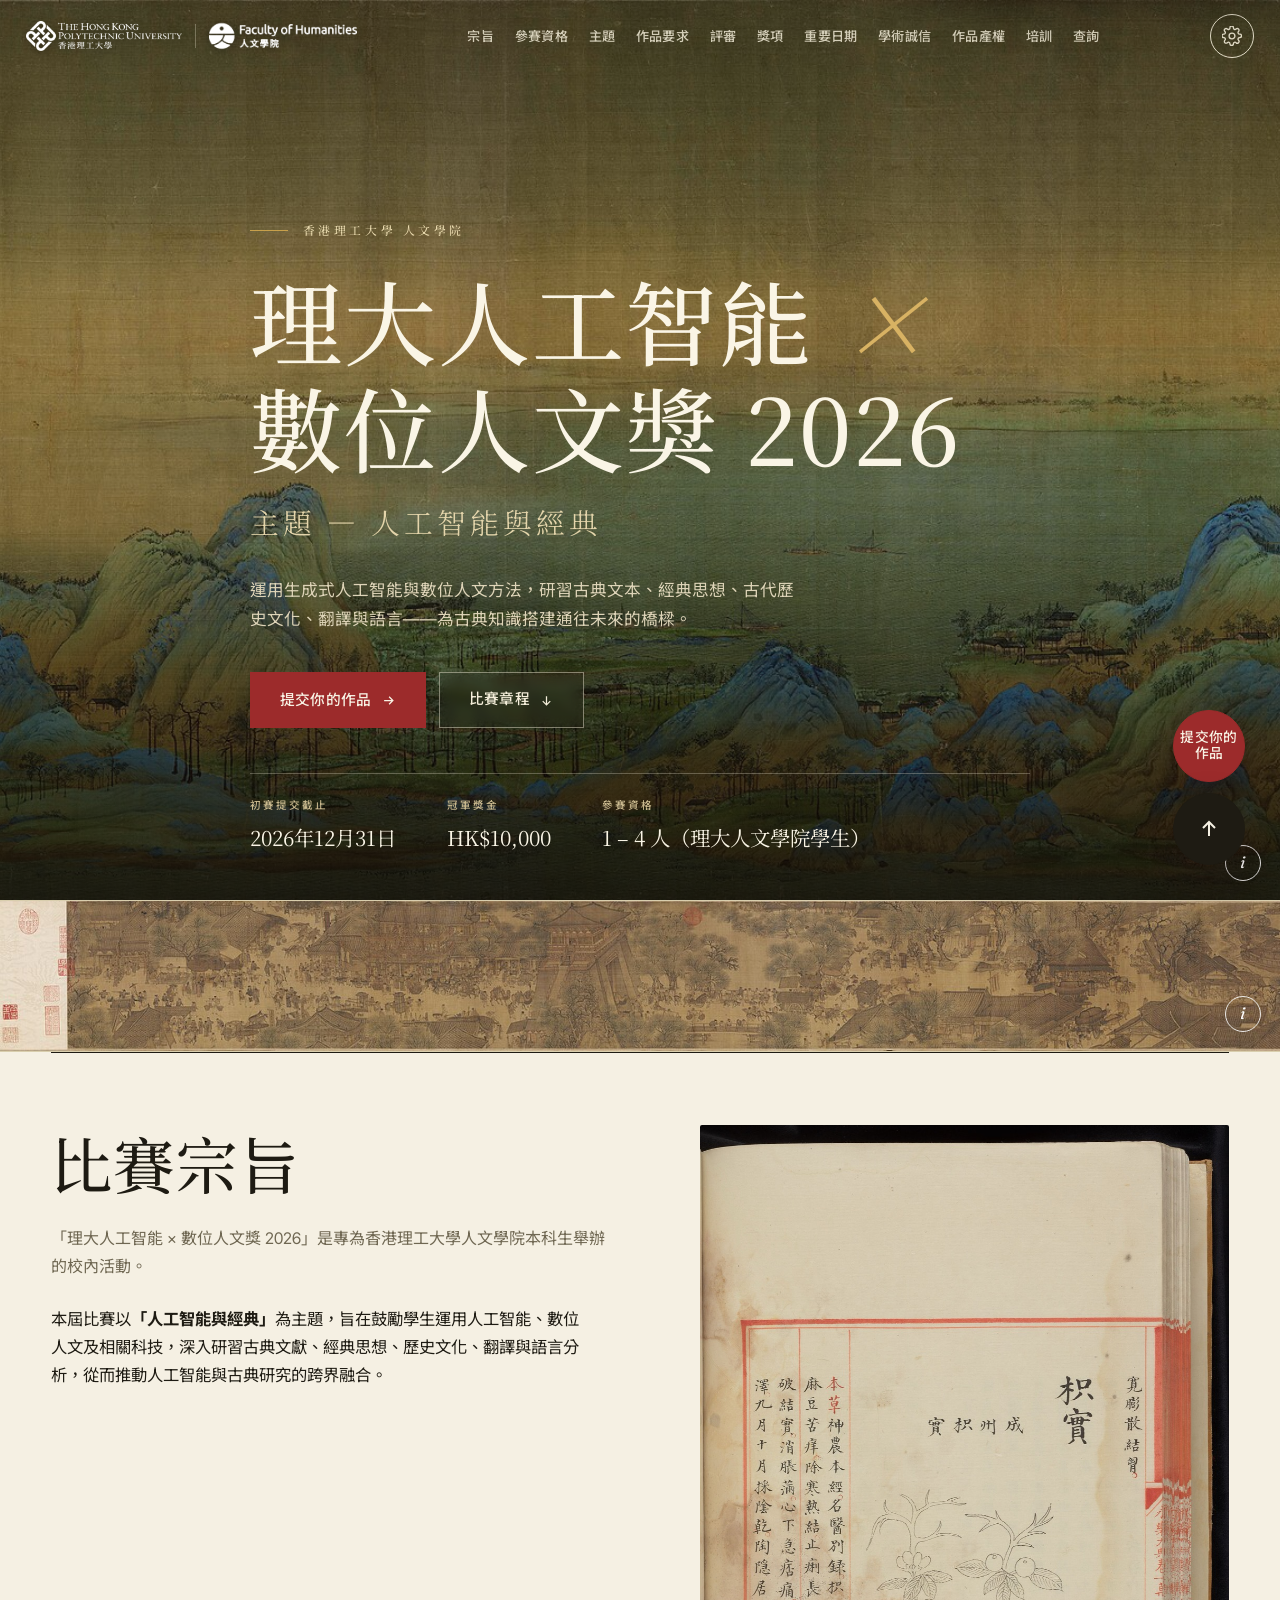
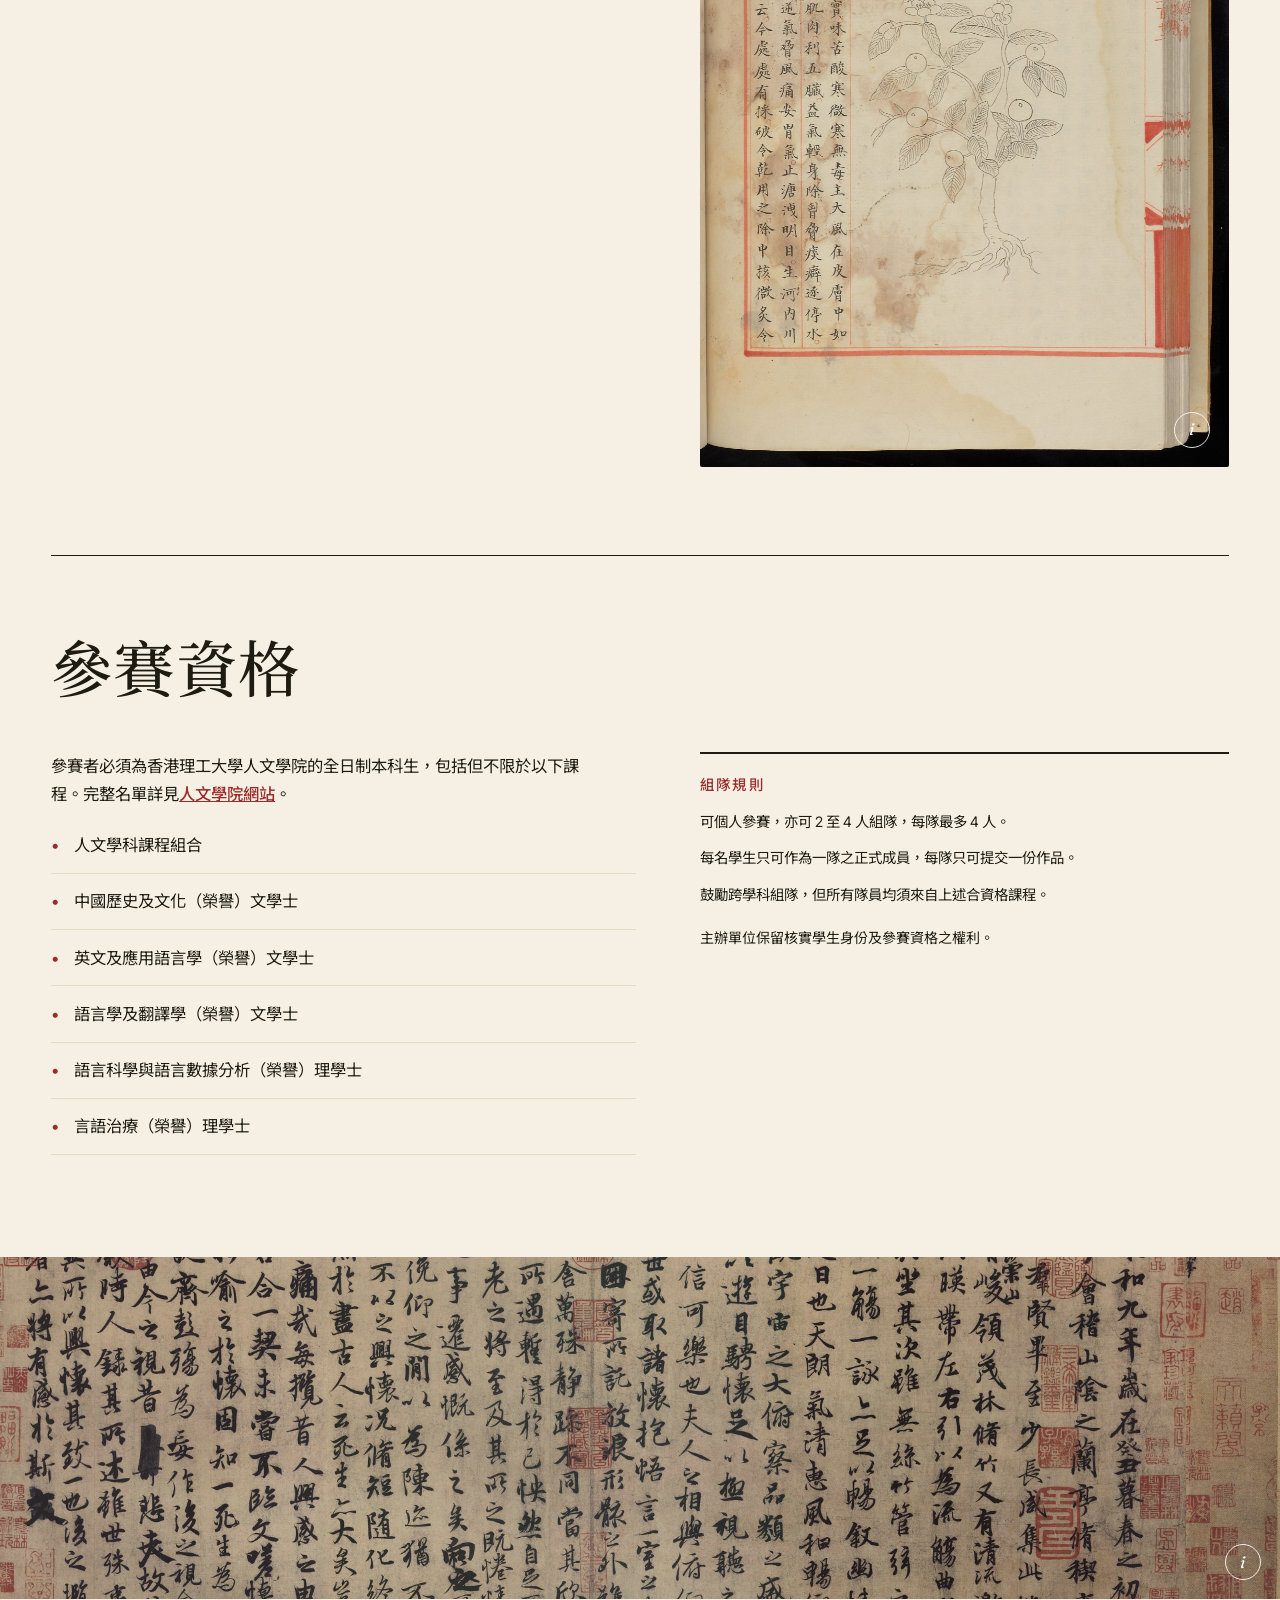
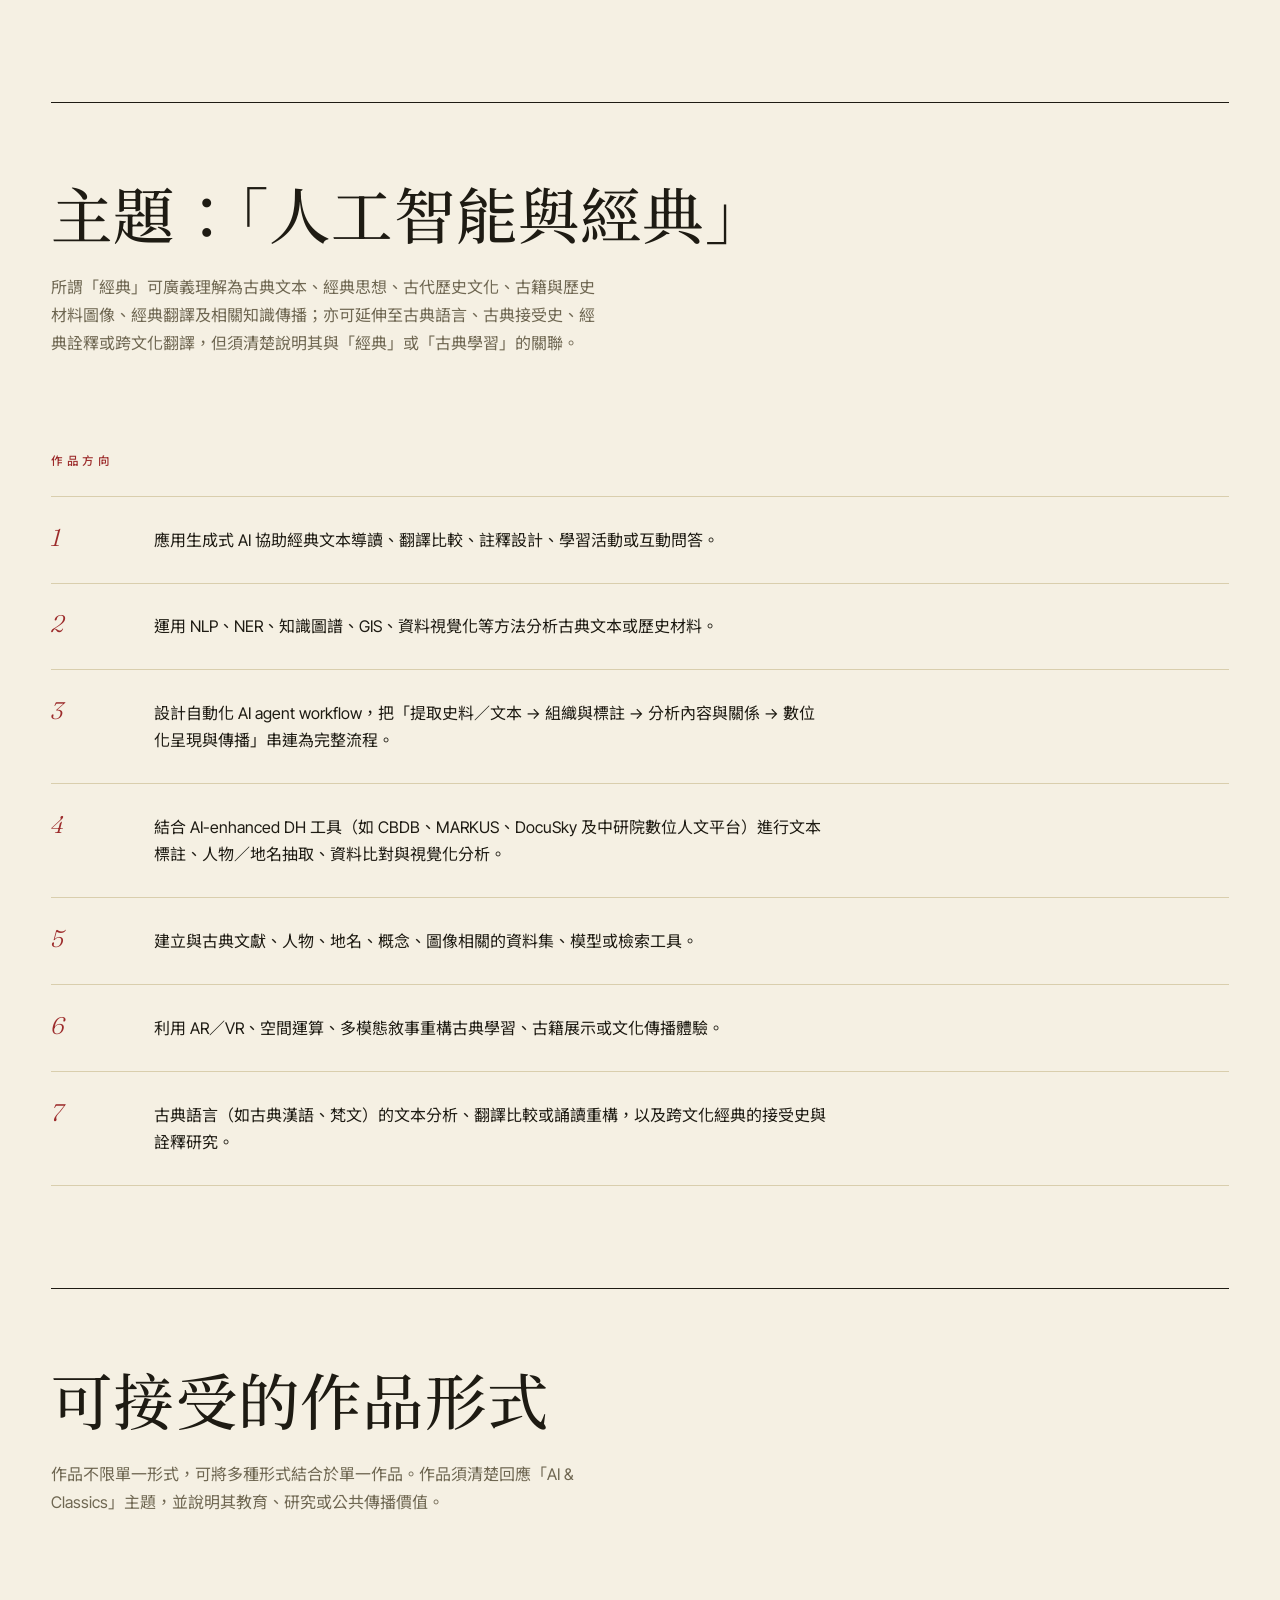
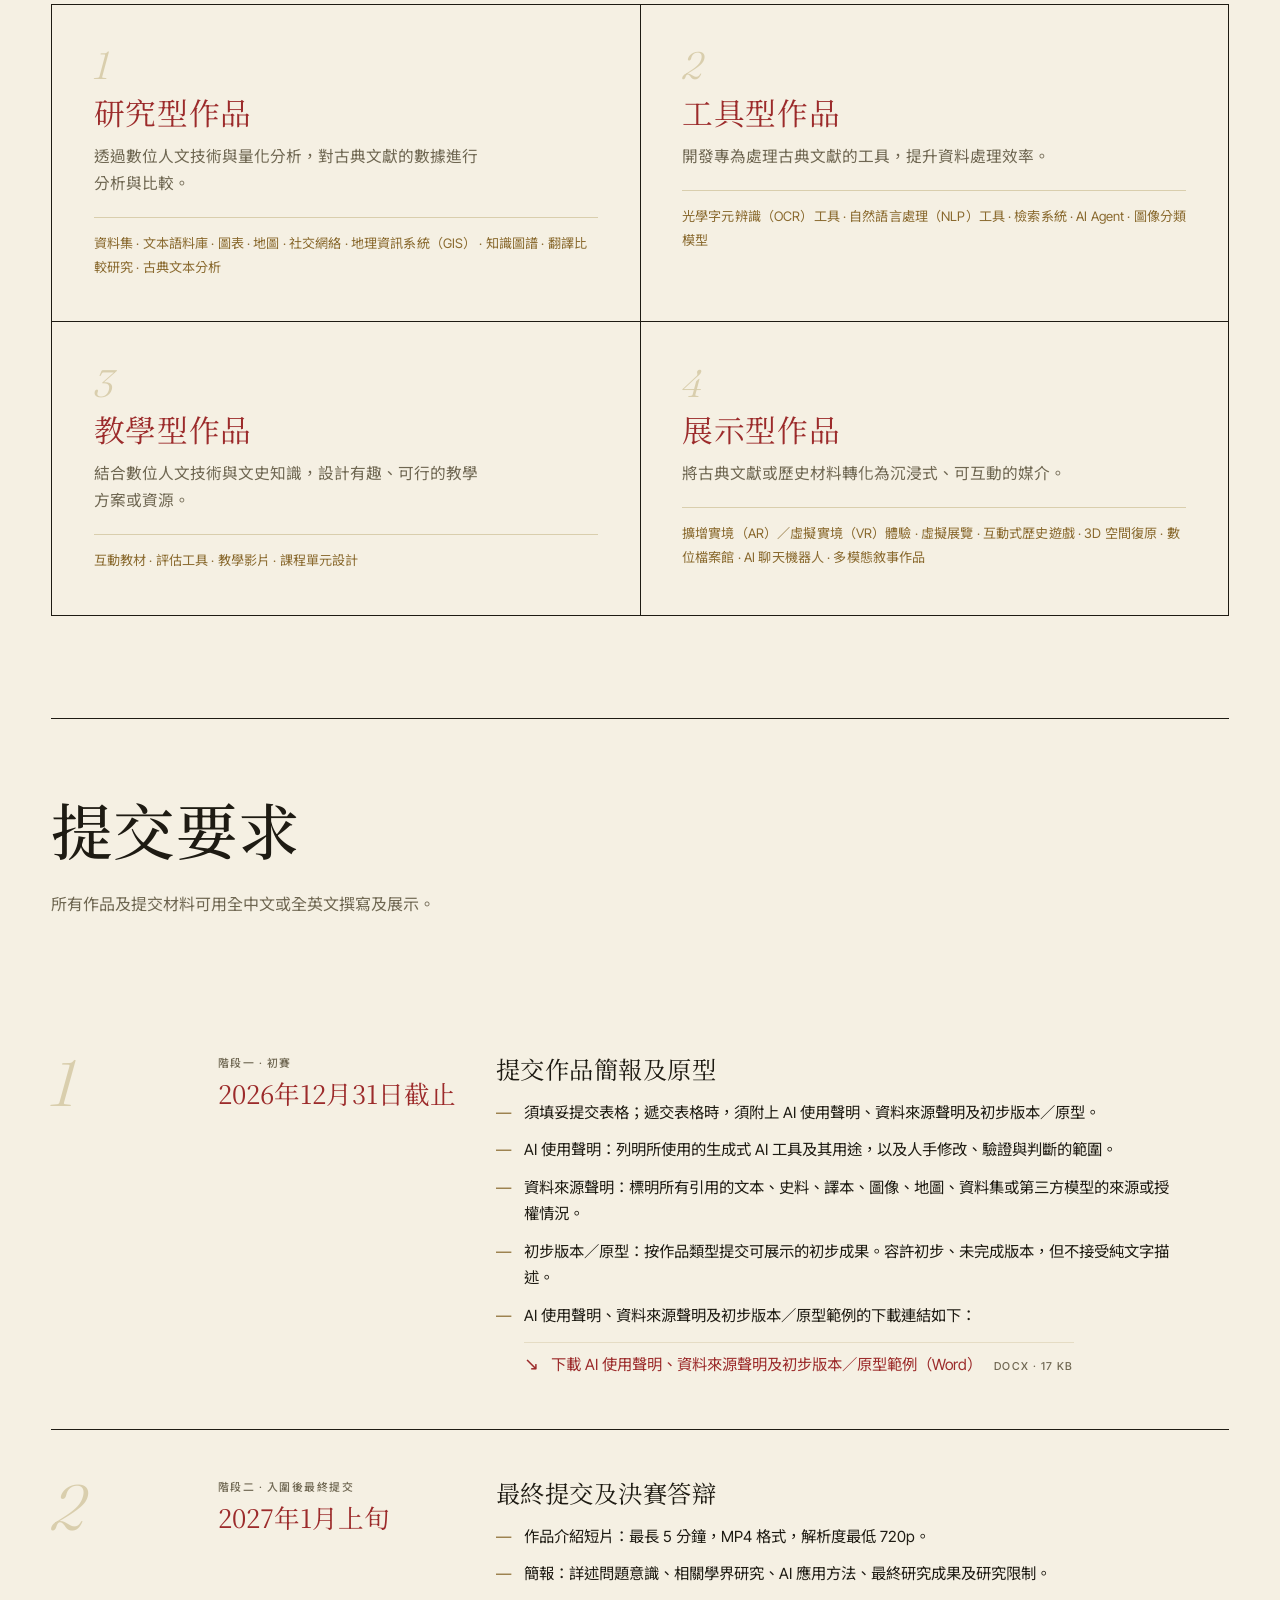
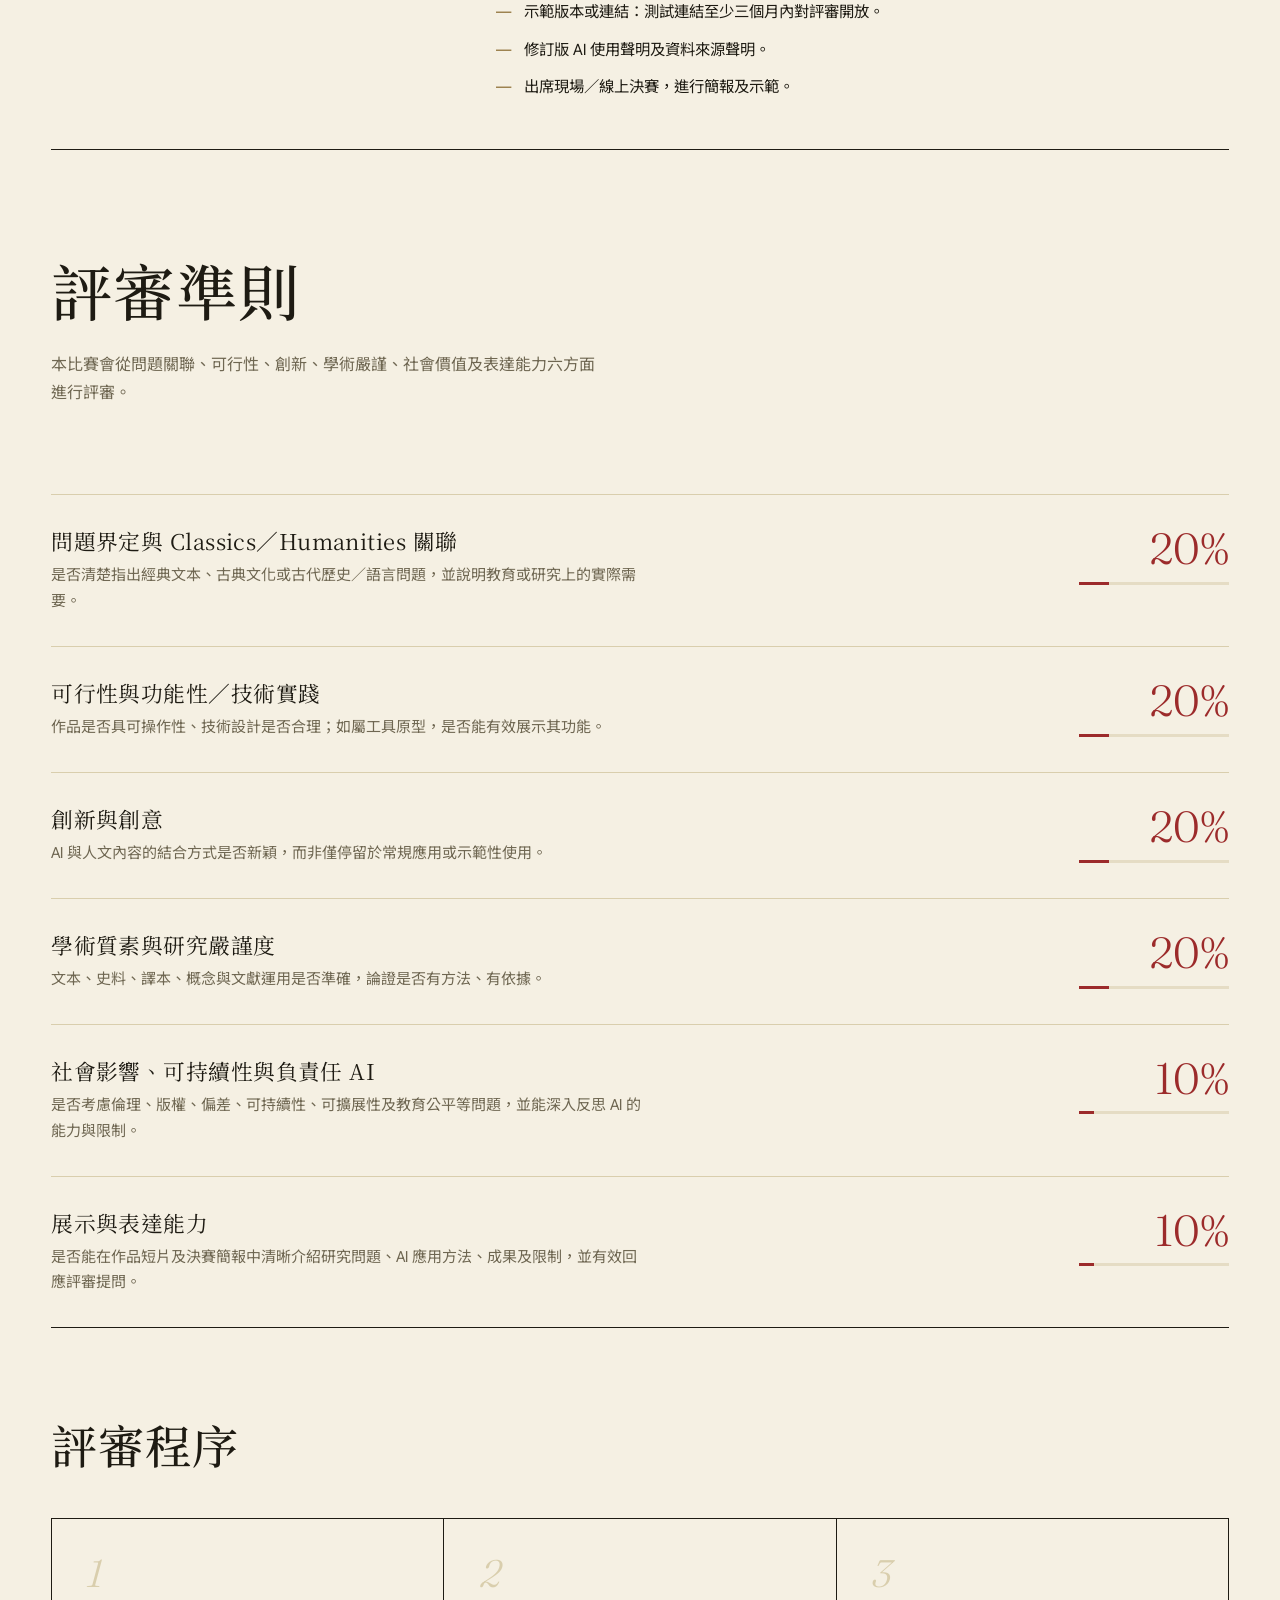
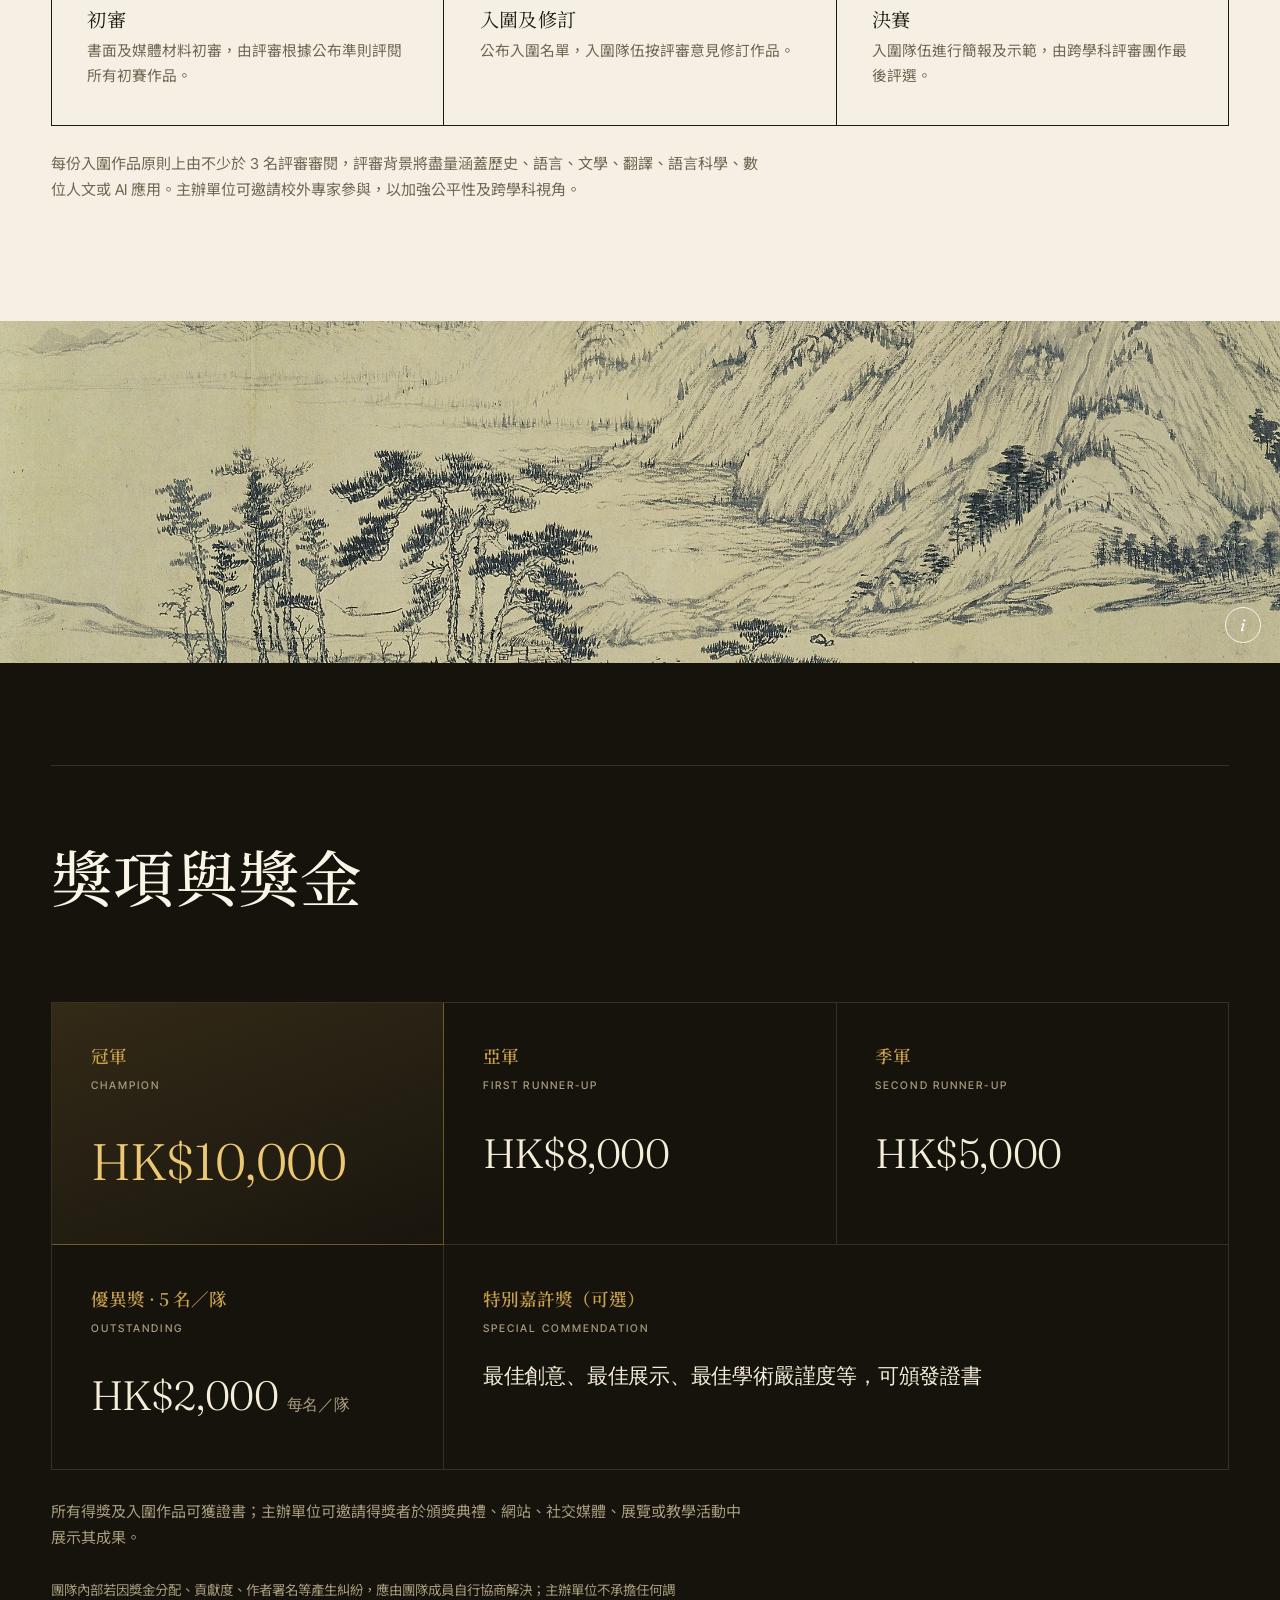
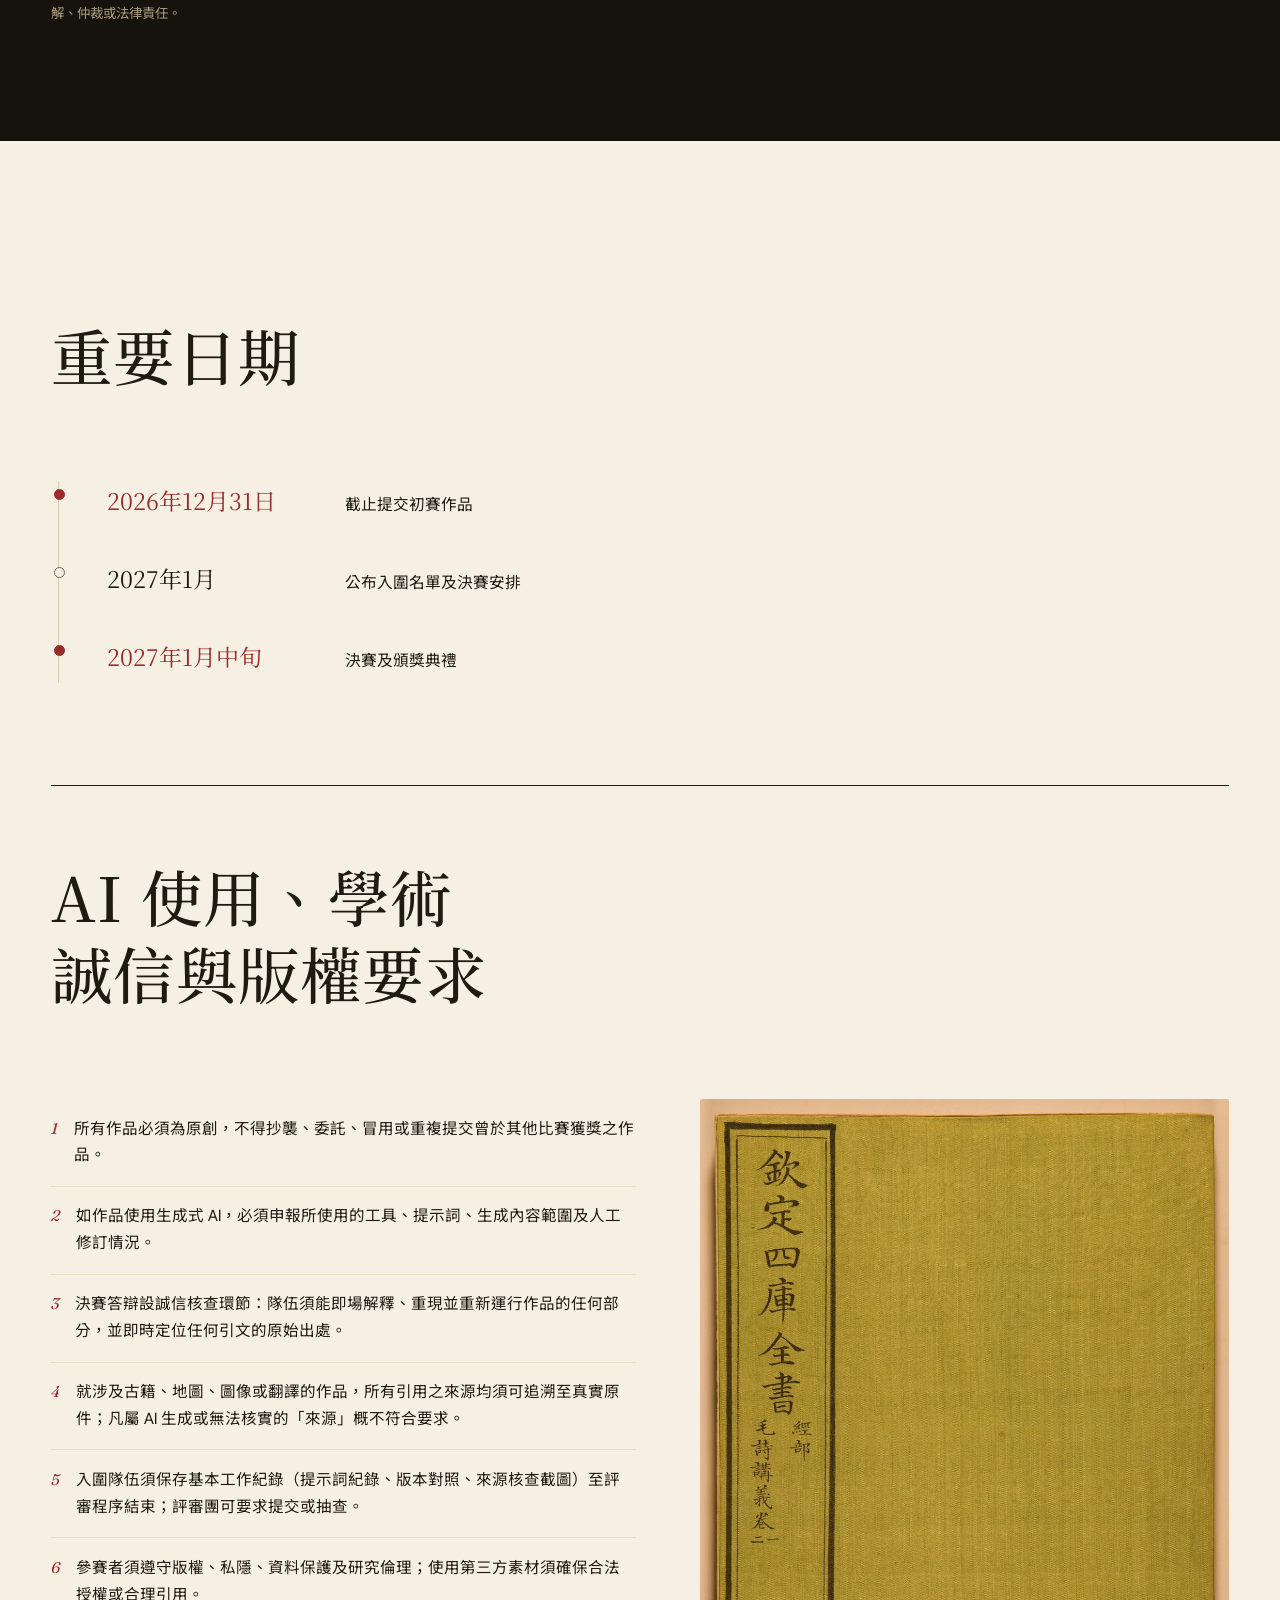
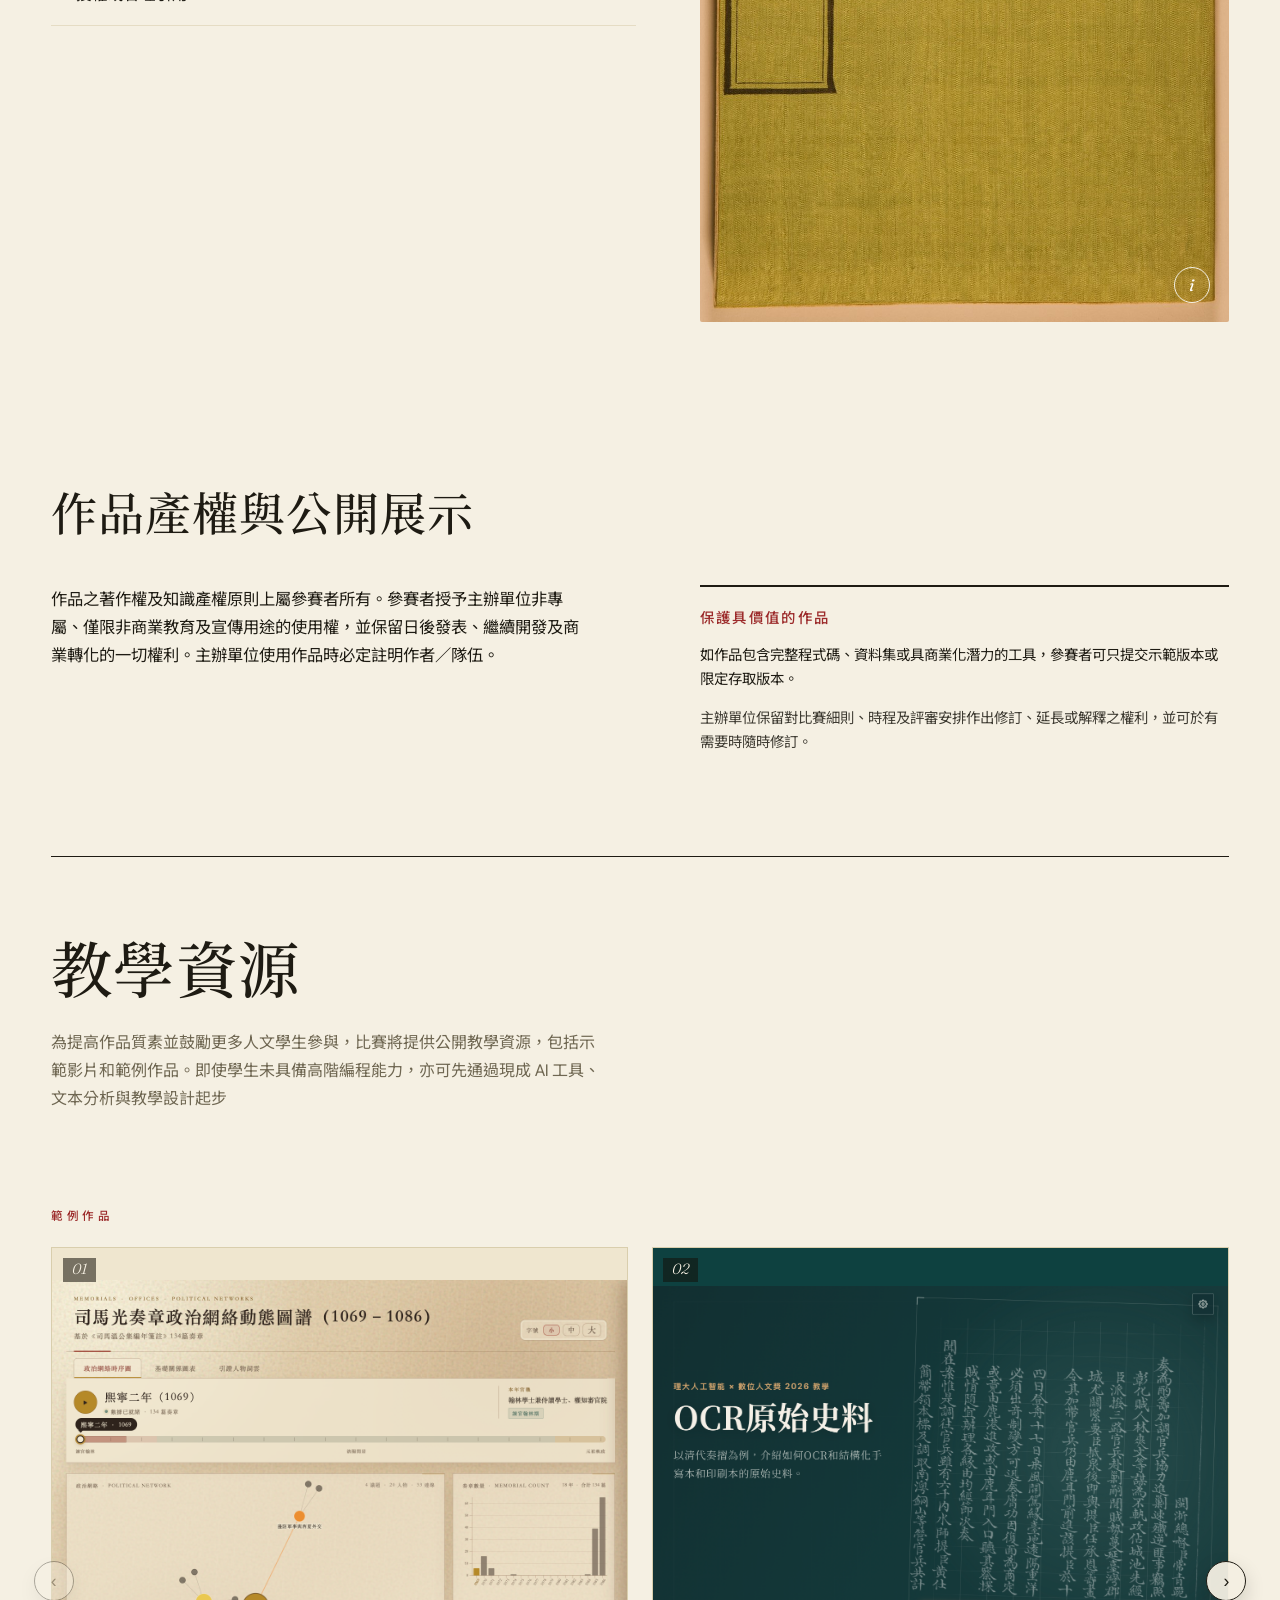
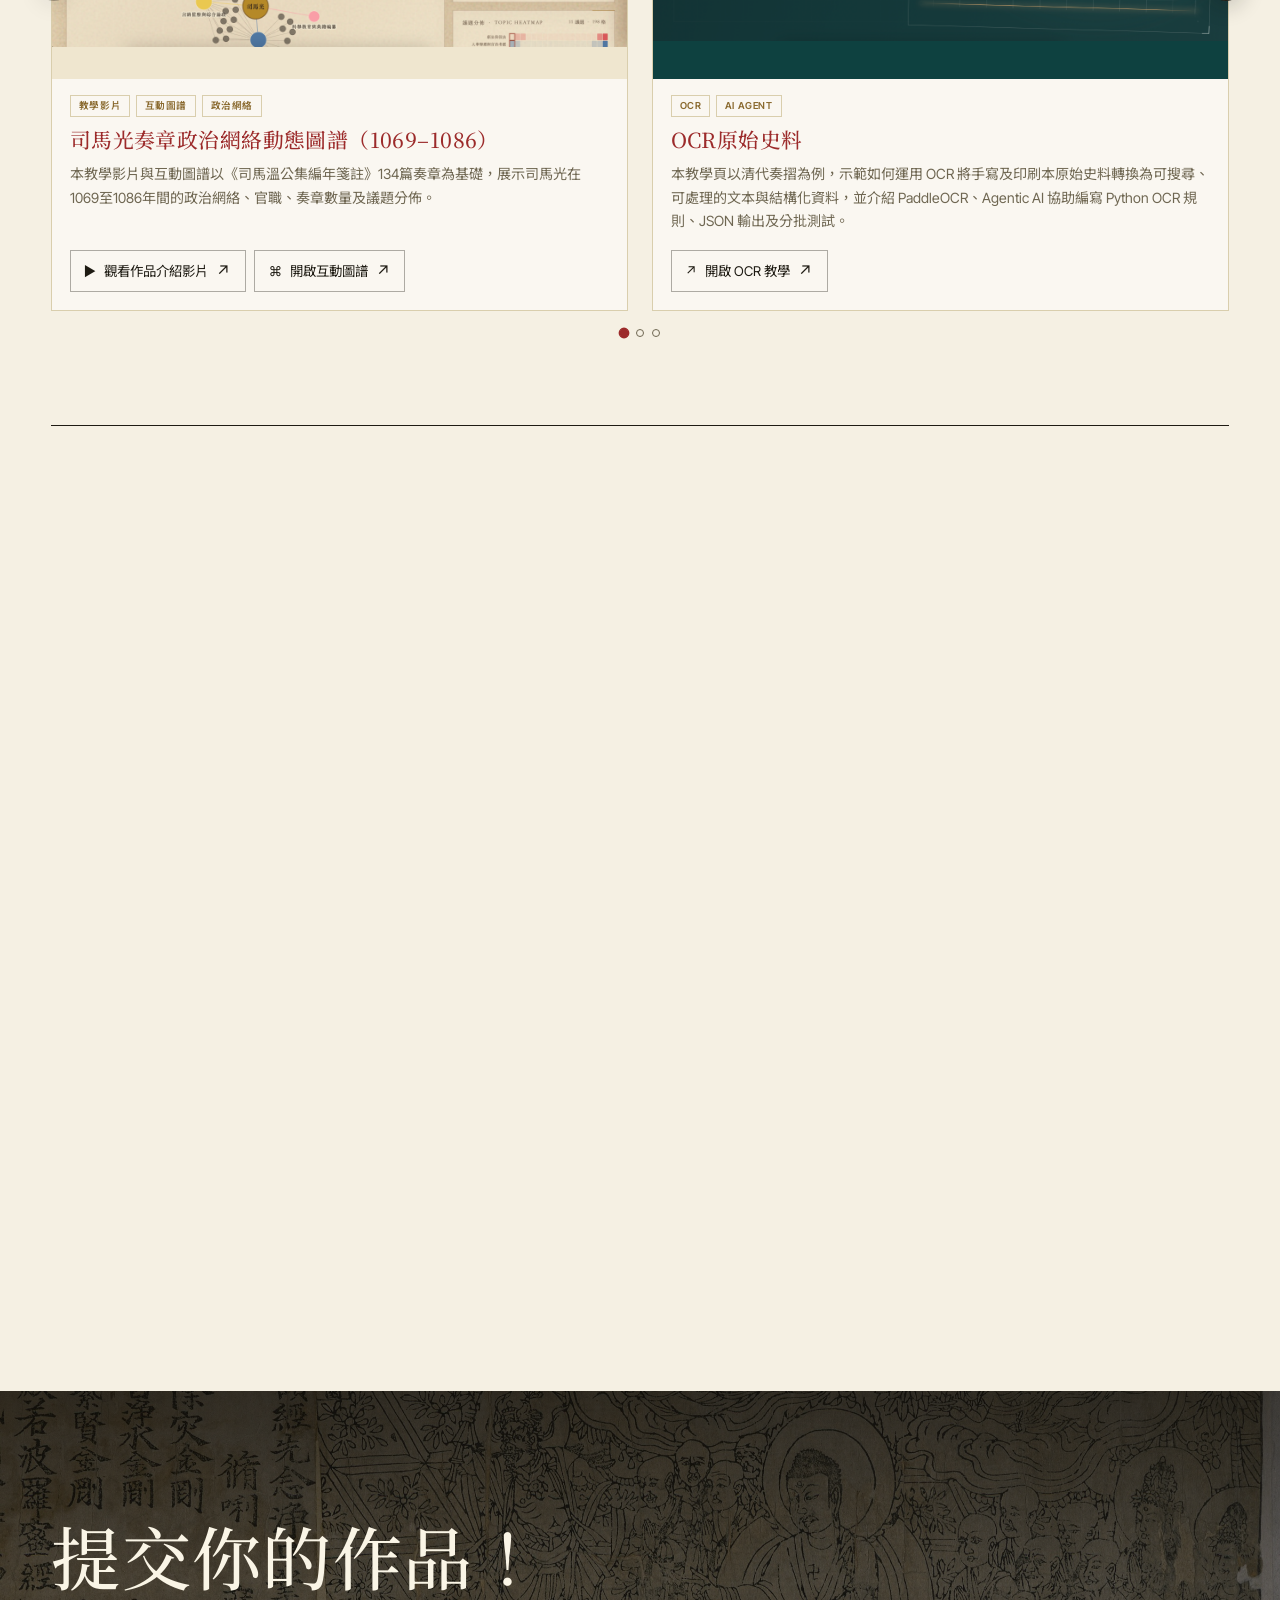
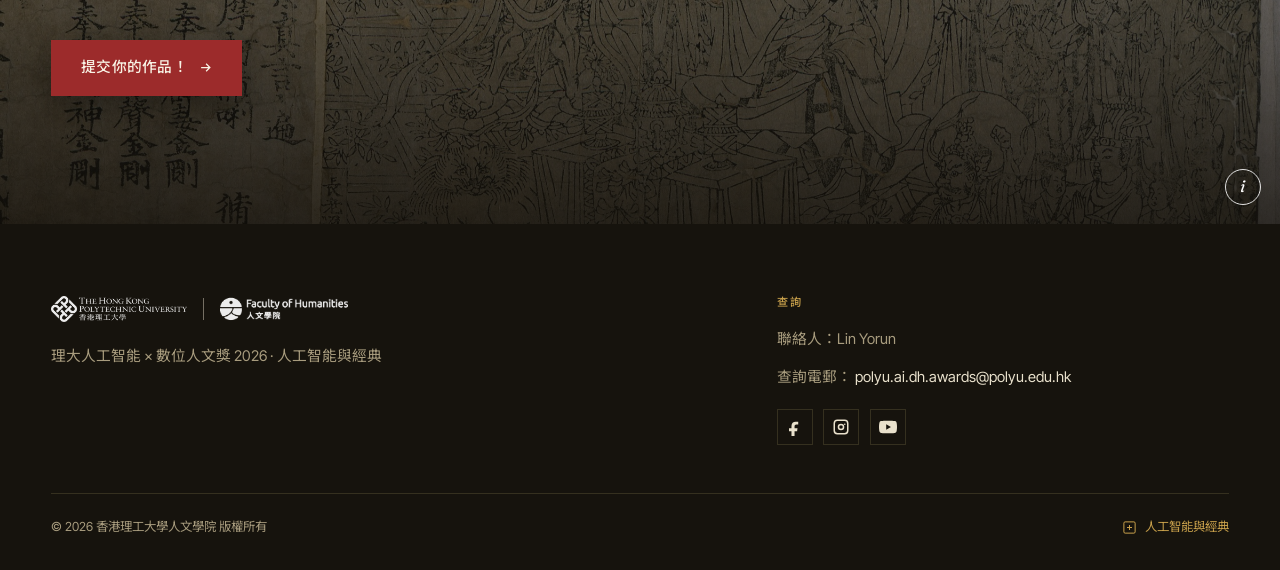
==== website/index.html @ ce39ad30 "Update timeline dates for Stage 2 and events" ====
<!DOCTYPE html>
<html lang="zh-Hant" class="lang-zh">
<head>
<meta charset="UTF-8" />
<meta name="viewport" content="width=device-width, initial-scale=1.0" />
<title>理大人工智能 × 數位人文獎 2026</title>
<meta name="description" content="An internal competition for PolyU Faculty of Humanities undergraduates. Theme: AI & Classics. 香港理工大學人文學院校內比賽，主題：人工智能與經典。" />
<link rel="icon" type="image/png" href="assets/polyu-favicon.png?v=2" sizes="64x64" />
<link rel="shortcut icon" type="image/png" href="assets/polyu-favicon.png?v=2" />
<link rel="preconnect" href="https://fonts.googleapis.com" />
<link rel="preconnect" href="https://fonts.gstatic.com" crossorigin />
<link href="https://fonts.googleapis.com/css2?family=Fraunces:ital,opsz,wght@0,9..144,300;0,9..144,400;0,9..144,500;0,9..144,600;1,9..144,300;1,9..144,400&family=Inter+Tight:wght@400;500;600&family=Noto+Serif+TC:wght@400;500;600;700&family=Noto+Sans+TC:wght@300;400;500&display=swap" rel="stylesheet" />
<style>
  :root{
    --paper:#f5f0e3;
    --paper-2:#ede6d2;
    --ink:#1e1b13;
    --ink-soft:#6f6752;
    --seal:#9c2b2b;
    --seal-deep:#7e2020;
    --bronze:#8a6a2f;
    --line:#d9cead;
    --line-soft:#e5dcc4;
    --dark:#16130d;
    --dark-2:#1e1a12;
    --dark-line:#35301f;
    --dark-text:#e9e1cc;
    --dark-soft:#a89c7e;
    --maxw:1360px;
    --gutter:clamp(1.25rem,4vw,3.5rem);
  }
  *{box-sizing:border-box}
  html{scroll-behavior:smooth;font-size:calc(16px * var(--font-scale, 1))}
  @media (prefers-reduced-motion:reduce){html{scroll-behavior:auto}}
  body{
    margin:0;background:var(--paper);color:var(--ink);
    font-family:"Inter Tight","Noto Sans TC",system-ui,sans-serif;
    font-weight:400;font-size:clamp(.9375rem,1.02rem,1.0625rem);line-height:1.72;
    -webkit-font-smoothing:antialiased;text-rendering:optimizeLegibility;overflow-x:hidden;
  }
  img{max-width:100%;display:block}
  a{color:inherit}
  h1,h2,h3,h4{font-family:"Fraunces","Noto Serif TC",Georgia,serif;font-weight:400;line-height:1.06;letter-spacing:-.015em;margin:0}
  .lang-zh h1,.lang-zh h2,.lang-zh h3,.lang-zh h4{font-family:"Noto Serif TC","Fraunces",serif;font-weight:500;letter-spacing:.02em;line-height:1.24}
  .wrap{max-width:var(--maxw);margin:0 auto;padding-left:var(--gutter);padding-right:var(--gutter)}

  ::selection{background:var(--seal);color:var(--paper)}

  /* ---------- LANGUAGE VISIBILITY ---------- */
  .lang-en .zh-only{display:none !important}
  .lang-zh .en-only{display:none !important}

  /* ---------- SMALL SYSTEM ---------- */
  .label{display:inline-flex;align-items:center;gap:.7rem;font-family:"Inter Tight","Noto Sans TC",sans-serif;font-weight:500;font-size:.72rem;letter-spacing:.28em;text-transform:uppercase;color:var(--ink-soft)}
  .lang-zh .label{letter-spacing:.3em}
  .label .ord{font-family:"Noto Serif TC",serif;font-weight:600;color:var(--seal);letter-spacing:.1em}
  .label::before{content:"";width:2rem;height:1px;background:var(--seal);flex:0 0 auto}
  .label.bare::before{display:none}
  [data-nav-anchor]{scroll-margin-top:150px}
  .on-dark .label{color:var(--dark-soft)}
  .on-dark .label .ord{color:#c8a04b}
  .on-dark .label::before{background:#c8a04b}

  .font-size-0{--font-scale:.9}
  .font-size-1{--font-scale:1}
  .font-size-2{--font-scale:1.15}
  .font-size-3{--font-scale:1.35}
  .font-size-4{--font-scale:1.5}

  .btn{display:inline-flex;align-items:center;justify-content:center;gap:.6rem;font-family:"Inter Tight","Noto Sans TC",sans-serif;font-weight:500;font-size:.92rem;letter-spacing:.02em;padding:.9rem 1.8rem;border-radius:0;text-decoration:none;border:1px solid transparent;cursor:pointer;transition:transform .25s cubic-bezier(.2,.7,.2,1),background .25s,color .25s,border-color .25s;min-height:48px;white-space:nowrap}
  .btn svg{width:15px;height:15px;flex:0 0 auto;transition:transform .25s}
  .btn:hover svg{transform:translateX(3px)}
  .btn-down:hover svg{transform:translateY(3px)}
  .btn-seal{background:var(--seal);color:#f8f2e4;border-color:var(--seal)}
  .btn-seal:hover{background:var(--seal-deep);border-color:var(--seal-deep)}
  .btn-ink{background:var(--ink);color:var(--paper);border-color:var(--ink)}
  .btn-ink:hover{background:#000}
  .btn-line{background:transparent;color:var(--ink);border-color:rgba(30,27,19,.35)}
  .btn-line:hover{border-color:var(--ink)}
  .btn-paper{background:var(--paper);color:var(--ink);border-color:var(--paper)}
  .btn-paper:hover{background:#fff}
  .btn-ghost{background:rgba(22,19,13,.16);backdrop-filter:blur(6px);color:#f4eeda;border-color:rgba(244,238,218,.45)}
  .btn-ghost:hover{border-color:#f4eeda;background:rgba(244,238,218,.12)}
  :focus-visible{outline:2px solid var(--seal);outline-offset:3px;border-radius:4px}

  /* ---------- HEADER ---------- */
  header.site{position:fixed;top:0;left:0;right:0;z-index:80;transition:background .35s,border-color .35s,color .35s;border-bottom:1px solid transparent;color:#f4eeda}
  header.site .bar{
    display:flex;
    align-items:center;
    gap:1.2rem;
    height:72px;
    width:100%;
    max-width:none;
    margin:0;
    padding-left:clamp(.9rem,2vw,1.6rem);
    padding-right:clamp(.9rem,2vw,1.6rem);
  }
  header.site.solid{background:rgba(245,240,227,.92);backdrop-filter:blur(12px) saturate(1.3);border-bottom-color:var(--line-soft);color:var(--ink)}
  .brand{display:flex;align-items:center;gap:.8rem;min-width:0;flex:0 0 auto;text-decoration:none}
  .brand a{display:inline-flex;align-items:center;line-height:0}
  .brand img{width:auto;object-fit:contain;transition:filter .35s}
  .brand .polyu-logo{height:30px}
  .brand .faculty-logo{height:30px}
  .brand .divider{width:1px;height:24px;background:currentColor;opacity:.3}
  header.site:not(.solid) .brand img{filter:brightness(0) invert(1) drop-shadow(0 1px 4px rgba(0,0,0,.35))}
  nav.top{flex:1 1 auto;display:flex;align-items:center;justify-content:center;gap:.1rem;overflow:hidden}
  nav.top a{text-decoration:none;font-size:.82rem;font-weight:500;letter-spacing:.02em;opacity:.82;padding:.45rem .6rem;border-radius:0;white-space:nowrap;transition:opacity .2s,background .2s}
  nav.top a:hover{opacity:1}
  nav.top a.current{opacity:1;background:rgba(156,43,43,.12);color:var(--seal)}
  header.site:not(.solid) nav.top a.current{background:rgba(244,238,218,.18);color:#fff}
  .header-right{display:flex;align-items:center;gap:.65rem;flex:0 0 auto;margin-left:auto}

  .settings{position:relative}
  .settings-toggle,.menu-toggle{background:none;border:1px solid currentColor;border-radius:50%;width:44px;height:44px;cursor:pointer;align-items:center;justify-content:center;color:inherit;opacity:.9}
  .settings-toggle{display:inline-flex}
  .settings-toggle svg,.menu-toggle svg{width:20px;height:20px}
  .settings-panel{position:absolute;right:0;top:calc(100% + .7rem);width:min(260px,calc(100vw - 2rem));padding:1rem;background:var(--paper);color:var(--ink);border:1px solid var(--line);box-shadow:0 18px 42px rgba(22,19,13,.18);display:none}
  .settings-panel.open{display:block}
  .settings-group+.settings-group{margin-top:1rem;padding-top:1rem;border-top:1px solid var(--line-soft)}
  .settings-label{display:block;font-size:.68rem;font-weight:600;letter-spacing:.18em;text-transform:uppercase;color:var(--ink-soft);margin-bottom:.55rem}
  .setting-options{display:grid;grid-template-columns:1fr 1fr;gap:.45rem}
  .font-stepper{display:grid;grid-template-columns:44px 1fr 44px;align-items:center;gap:.45rem}
  .ls-btn,.fs-btn{font-family:"Inter Tight","Noto Sans TC",sans-serif;font-weight:600;font-size:.84rem;line-height:1;border:1px solid var(--line);background:transparent;color:inherit;padding:.65rem .7rem;border-radius:0;cursor:pointer;min-height:38px;opacity:.75;transition:background .2s,color .2s,opacity .2s,border-color .2s}
  .ls-btn{font-family:"Noto Serif TC",serif}
  .ls-btn[data-lang="en"]{font-family:"Inter Tight",sans-serif;font-size:.76rem;letter-spacing:.06em}
  .fs-btn{font-size:1.15rem;padding:.55rem .6rem}
  .font-value{text-align:center;border:1px solid var(--line);min-height:38px;display:flex;align-items:center;justify-content:center;font-weight:600;color:var(--ink);background:rgba(255,255,255,.35)}
  .ls-btn.active{background:var(--seal);border-color:var(--seal);color:#f8f2e4;opacity:1}
  .fs-btn:disabled{opacity:.32;cursor:not-allowed}
  .ls-btn:not(.active):hover,.fs-btn:not(.active):hover{opacity:1;border-color:var(--ink)}

  .float-actions{position:fixed;right:clamp(1rem,3vw,2.2rem);bottom:calc(clamp(1rem,3vw,2.2rem) + env(safe-area-inset-bottom));z-index:90;display:grid;gap:.7rem}
  .nav-cta,.top-cta{width:calc(72px * var(--font-scale, 1));height:calc(72px * var(--font-scale, 1));min-height:calc(72px * var(--font-scale, 1));padding:.4rem;border-radius:50%;box-shadow:0 18px 42px rgba(40,12,12,.32);white-space:normal;text-align:center;line-height:1.15;font-size:.86rem}
  .top-cta svg{width:24px;height:24px;transform:none}
  .top-cta:hover svg{transform:translateY(-3px)}
  .menu-toggle{display:none}

  @media (max-width:1180px){
    nav.top{display:none}
    .menu-toggle{display:inline-flex}
  }
  .nav-compact nav.top{display:none}
  .nav-compact .menu-toggle{display:inline-flex}
  @media (max-width:700px){
    header.site .bar{gap:.75rem}
    .brand{flex:1 1 auto;overflow:hidden;gap:.55rem}
    .float-actions{right:1rem;bottom:calc(1rem + env(safe-area-inset-bottom))}
    .nav-cta,.top-cta{width:calc(62px * var(--font-scale, 1));height:calc(62px * var(--font-scale, 1));min-height:calc(62px * var(--font-scale, 1));font-size:.76rem}
    .brand .en-logo,.brand .divider{display:none}
  }

  /* mobile drawer */
  .drawer{position:fixed;inset:0;z-index:100;background:rgba(22,19,13,.94);backdrop-filter:blur(12px) saturate(1.2);color:var(--dark-text);border:1px solid var(--dark-line);transform:translateY(-102%);transition:transform .45s cubic-bezier(.65,0,.2,1);display:flex;flex-direction:column;padding:1.4rem var(--gutter) 2rem;overflow:auto;box-shadow:0 18px 42px rgba(0,0,0,.34)}
  .drawer.open{transform:translateY(0)}
  .drawer-head{display:flex;justify-content:flex-end;align-items:center;margin-bottom:1rem}
  .drawer-close-toggle{display:inline-flex}
  .drawer nav{display:flex;flex-direction:column}
  .drawer nav a{text-decoration:none;color:var(--dark-text);font-family:"Fraunces","Noto Serif TC",serif;font-size:clamp(1.5rem,4.5vh,2rem);padding:.55rem 0;border-bottom:1px solid var(--dark-line);display:flex;justify-content:space-between;align-items:baseline;gap:1rem;transition:color .2s,padding-left .25s}
  .lang-zh .drawer nav a{font-family:"Noto Serif TC",serif}
  .drawer nav a:hover{color:#fff;padding-left:.4rem}
  .drawer nav a.current{color:#c8a04b}
  .drawer .menu-group{font-family:"Inter Tight","Noto Sans TC",sans-serif;font-size:.72rem;letter-spacing:.22em;text-transform:uppercase;color:#c8a04b;margin:1.2rem 0 .25rem}
  .drawer nav a.sub{font-size:clamp(1.05rem,2.8vh,1.34rem);padding:.42rem 0 .42rem 1.1rem}
  .drawer nav a.sub:hover{padding-left:1.45rem}
  .drawer .btn{margin-top:1.6rem}
  @media (min-width:900px){
    .drawer{left:auto;width:min(360px,92vw);box-shadow:0 18px 42px rgba(0,0,0,.34);padding:1.2rem 1.6rem 1.8rem}
    .drawer-head{display:none}
    .drawer nav a{font-size:clamp(1.25rem,3vh,1.72rem);padding:.48rem 0}
    .drawer nav a.sub{font-size:clamp(.98rem,2.4vh,1.18rem)}
  }

  /* ---------- HERO ---------- */
  .hero{position:relative;min-height:100svh;display:flex;flex-direction:column;justify-content:flex-end;color:#f6f0dd;isolation:isolate}
  .hero .bg{position:absolute;inset:0;z-index:-2;background:url("assets/hist-hero-mountains.jpg") center 30%/cover no-repeat var(--dark)}
  .hero .shade{position:absolute;inset:0;z-index:-1;background:
    linear-gradient(180deg,rgba(18,15,8,.42) 0%,rgba(18,15,8,.05) 34%,rgba(16,13,7,.18) 58%,rgba(14,11,6,.82) 100%)}
  .hero-inner{padding-top:9rem;padding-bottom:clamp(2.2rem,5vh,4rem)}
  .hero .kicker{font-size:.74rem;letter-spacing:.34em;text-transform:uppercase;font-weight:500;color:#e8d9ae;margin-bottom:1.6rem;display:flex;align-items:center;gap:.9rem}
  .hero .kicker::before{content:"";width:2.4rem;height:1px;background:#c8a04b}
  .lang-zh .hero .kicker{letter-spacing:.3em;font-family:"Noto Serif TC",serif}
  .hero h1{font-size:clamp(2.7rem,7.2vw,6.2rem);font-weight:300;letter-spacing:-.02em;max-width:16ch;color:#faf5e6;text-wrap:balance}
  .lang-zh .hero h1{font-weight:500;letter-spacing:.02em;line-height:1.16;max-width:15ch}
  .hero h1 .amp{font-style:italic;font-weight:300;color:#d8b263}
  .hero .zh-title{font-family:"Fraunces","Noto Serif TC",serif;font-style:italic;font-weight:300;font-size:clamp(1.15rem,2.4vw,1.8rem);color:#e4d5ab;letter-spacing:.04em;margin-top:1.1rem}
  .lang-zh .hero .zh-title{font-style:normal;font-family:"Noto Serif TC",serif;letter-spacing:.14em}
  .hero p.lead{max-width:56ch;margin:1.8rem 0 0;font-size:clamp(1rem,1.3vw,1.14rem);color:#ded4b8;line-height:1.75;font-weight:400}
  .hero p.lead strong{color:#fff;font-weight:500}
  .hero .cta-row{display:flex;flex-wrap:wrap;gap:.8rem;margin-top:2.4rem}
  .hero .meta{display:grid;grid-template-columns:repeat(4,auto);justify-content:start;gap:clamp(1.4rem,4vw,4rem);margin-top:clamp(2.2rem,5vh,3.6rem);border-top:1px solid rgba(244,238,218,.28);padding-top:1.4rem}
  @media (max-width:760px){.hero .meta{grid-template-columns:1fr 1fr;gap:1.2rem 2rem}}
  .hero .meta .k{font-size:.66rem;letter-spacing:.22em;text-transform:uppercase;color:#c9b98e;font-weight:500}
  .lang-zh .hero .meta .k{letter-spacing:.18em}
  .hero .meta .v{font-family:"Fraunces","Noto Serif TC",serif;font-size:clamp(1.05rem,1.6vw,1.35rem);margin-top:.3rem;color:#faf5e6}
  .lang-zh .hero .meta .v{font-family:"Noto Serif TC",serif}
  .hero .credit{display:none}

  .art-info{position:absolute;right:clamp(.8rem,2vw,1.2rem);bottom:clamp(.8rem,2vw,1.2rem);z-index:5;display:flex;flex-direction:row-reverse;align-items:center;justify-content:flex-start;width:36px;height:36px;max-width:min(72vw,22rem);padding:0;border:1px solid rgba(255,255,255,.86);border-radius:50%;background:transparent;color:#fff;text-decoration:none;overflow:hidden;transition:width .28s ease,background .28s ease,border-color .28s ease,border-radius .28s ease;cursor:help}
  .art-info .i{display:grid;place-items:center;width:34px;height:34px;flex:0 0 34px;font-family:"Fraunces",serif;font-style:italic;font-size:1.05rem;line-height:1;color:#fff}
  .art-info .txt{display:block;max-width:0;opacity:0;white-space:nowrap;overflow:hidden;font-size:.68rem;letter-spacing:.06em;color:#fff;text-shadow:0 1px 8px rgba(0,0,0,.55);transition:max-width .28s ease,opacity .2s ease,padding .28s ease}
  .art-info:hover,.art-info:focus,.art-info:focus-visible,.art-info.open{width:var(--info-width,min(72vw,22rem));height:auto;min-height:36px;border-radius:18px;background:rgba(0,0,0,.32);border-color:#fff}
  .art-info:hover .txt,.art-info:focus .txt,.art-info:focus-visible .txt,.art-info.open .txt{max-width:calc(var(--info-width,min(72vw,22rem)) - 36px);opacity:1;padding:.45rem .45rem .45rem .7rem;white-space:normal;line-height:1.28}

  /* ---------- SCROLL BAND (Qingming marquee) ---------- */
  .scrollband{background:#efe7d2;border-top:1px solid var(--line);border-bottom:1px solid var(--line);overflow:hidden;position:relative}
  .scrollband .track{display:flex;width:max-content;animation:pan 90s linear infinite}
  .scrollband img{height:clamp(90px,12vw,150px);width:auto;max-width:none}
  @keyframes pan{to{transform:translateX(-50%)}}
  @media (prefers-reduced-motion:reduce){.scrollband .track{animation:none}}
  .band-caption{display:none}

  /* ---------- SECTION SYSTEM ---------- */
  section.sec{scroll-margin-top:70px}
  .folio{display:block;border-top:1px solid var(--ink);padding-top:1rem;margin-bottom:clamp(2rem,5vw,3.5rem)}
  .on-dark .folio{border-top-color:var(--dark-line)}
  .sec-pad{padding-top:clamp(3.5rem,8vw,7rem);padding-bottom:clamp(3.5rem,8vw,7rem)}
  .display{font-size:clamp(2.1rem,4.8vw,4.2rem);font-weight:300;letter-spacing:-.02em;max-width:22ch;text-wrap:balance}
  .lang-zh .display{font-weight:500;letter-spacing:.02em}
  p.intro{color:var(--ink-soft);font-size:clamp(1rem,1.25vw,1.13rem);margin:1.4rem 0 0;max-width:62ch;line-height:1.75}
  .on-dark p.intro{color:var(--dark-soft)}
  .block-gap{margin-top:clamp(3rem,7vw,5.5rem)}

  .twocol{display:grid;grid-template-columns:1.05fr .95fr;gap:clamp(2rem,5vw,4.5rem);align-items:start}
  @media (max-width:880px){.twocol{grid-template-columns:1fr}}
  .prose p{margin:0 0 1.15rem;max-width:60ch}
  .prose p:last-child{margin-bottom:0}

  figure.art{margin:0;position:relative}
  figure.art img{width:100%;height:auto;border-radius:2px}
  figure.art figcaption{display:none}
  figure.art figcaption::before{display:none}
  .on-dark figure.art figcaption{color:var(--dark-soft)}

  .pull{border-top:2px solid var(--ink);padding-top:1.2rem}
  .pull h4{font-family:"Inter Tight","Noto Sans TC",sans-serif;font-weight:500;font-size:.7rem;letter-spacing:.24em;text-transform:uppercase;color:var(--seal);margin-bottom:.8rem}
  .no-song-zh{font-family:"Inter Tight","Noto Sans TC",sans-serif !important}
  .accent-red{color:var(--seal) !important}
  .lang-zh .pull h4{letter-spacing:.16em}
  .pull p{font-family:"Fraunces","Noto Serif TC",serif;font-size:1.12rem;line-height:1.6;margin:0;color:var(--ink)}
  .lang-zh .pull p{font-family:"Noto Serif TC",serif;font-size:1.05rem}
  .pull p+p{margin-top:.8rem}
  .pull .fine{font-family:"Inter Tight","Noto Sans TC",sans-serif;font-size:.86rem;color:var(--ink-soft);line-height:1.65}
  .sans-copy,
  .sans-copy h4,
  .sans-copy p,
  .lang-zh .sans-copy p{font-family:"Inter Tight","Noto Sans TC",sans-serif !important;font-size:.9rem !important;line-height:1.65}
  .no-green-copy .fine,
  .no-green-copy.tl-what,
  p.no-green-copy,
  .no-green-copy p[style*="var(--ink-soft)"]{color:var(--ink) !important}

  .list-clean{margin:.6rem 0 0;padding:0;list-style:none;display:grid;gap:0}
  .list-clean li{padding:.85rem 0;border-bottom:1px solid var(--line-soft);display:flex;gap:.9rem;align-items:baseline}
  .list-clean li::before{content:"•";color:var(--seal);flex:0 0 auto}

  /* numbered editorial list (theme examples) */
  .ex-list{list-style:none;padding:0;margin:0;counter-reset:none}
  .ex-list li{padding:clamp(1.2rem,2.5vw,1.8rem) 0;border-top:1px solid var(--line);display:grid;grid-template-columns:5rem 1fr;gap:1.4rem;align-items:baseline}
  .ex-list li:last-child{border-bottom:1px solid var(--line)}
  @media (max-width:640px){.ex-list li{grid-template-columns:2.6rem 1fr;gap:1rem}}
  .ex-list .num{font-family:"Fraunces",serif;font-style:italic;font-weight:300;font-size:1.5rem;color:var(--seal);line-height:1}
  .ex-list .txt{font-size:clamp(.98rem,1.25vw,1.12rem);line-height:1.7;max-width:75ch}

  /* ==================================================================
     example projects — card gallery
     - computer (>700px): 1 row x 2 cards per page, box shrinks as the
       window narrows, shape stays 1x2
     - mobile (<=700px, matches the header's own breakpoint): 1 card
       per page, corner badge shows "current/total" instead of a plain
       number
     Paging is built into the gallery frame: overlaid prev/next arrows
     + dots, swipeable on touch. No separate "Page X of Y" caption.
     ================================================================== */
  .examples-grid{display:grid;grid-template-columns:repeat(2,1fr);gap:clamp(.9rem,2vw,1.5rem)}
  .examples-grid.tier-mobile{grid-template-columns:1fr}

  .examples-stage{position:relative}
  .stage-arrow{position:absolute;top:calc(50% - 1.1rem);z-index:6;display:flex;align-items:center;justify-content:center;width:2.5rem;height:2.5rem;border-radius:50%;border:1px solid var(--ink);background:rgba(245,240,227,.94);color:var(--ink);font-size:1.1rem;line-height:1;cursor:pointer;box-shadow:0 8px 20px rgba(20,17,10,.16);transition:background .2s,color .2s,border-color .2s,opacity .2s}
  .stage-arrow.prev{left:-1.1rem}
  .stage-arrow.next{right:-1.1rem}
  .stage-arrow:hover{background:var(--seal);color:#f8f2e4;border-color:var(--seal)}
  .stage-arrow:disabled{opacity:.35;cursor:default;background:rgba(245,240,227,.94);color:var(--ink)}
  .stage-arrow[hidden]{display:none}
  @media (max-width:900px){.stage-arrow{width:2.3rem;height:2.3rem;top:calc(50% - 1.05rem)}.stage-arrow.prev{left:-.7rem}.stage-arrow.next{right:-.7rem}}
  @media (max-width:700px){.stage-arrow{width:2.15rem;height:2.15rem;font-size:1rem;top:calc(50% - .95rem)}.stage-arrow.prev{left:.45rem}.stage-arrow.next{right:.45rem}}

  .stage-dots{display:flex;flex-wrap:wrap;justify-content:center;align-items:center;gap:.5rem;margin-top:1.1rem}
  .stage-dots[hidden]{display:none}
  .stage-dot{width:.5rem;height:.5rem;padding:0;border-radius:50%;border:1px solid var(--ink-soft);background:transparent;cursor:pointer;transition:background .2s,border-color .2s,transform .2s}
  .stage-dot:hover{border-color:var(--ink)}
  .stage-dot.active{background:var(--seal);border-color:var(--seal);transform:scale(1.35)}

  .example-card{display:flex;flex-direction:column;border:1px solid var(--line);background:rgba(255,255,255,.5);transition:border-color .2s,transform .2s}
  .example-card:hover{border-color:var(--ink);transform:translateY(-2px)}
  .example-card.is-solo{grid-column:1/-1}
  .example-card.is-solo .example-media{aspect-ratio:21/9}
  @media (max-width:640px){.example-card.is-solo .example-media{aspect-ratio:4/3}}

  .example-media{position:relative;aspect-ratio:4/3;overflow:hidden;background:var(--dark);flex:0 0 auto}
  .example-media img{width:100%;height:100%;object-fit:cover;filter:saturate(.94);transition:transform .5s cubic-bezier(.2,.7,.2,1)}
  .example-media--contain{background:#0e4140}
  .example-media--contain img{object-fit:contain}
  .example-media--paper{background:#efe6cf}
  .example-card:hover .example-media img{transform:scale(1.05)}
  .example-card:hover .example-media--contain img{transform:none}
  .example-media.placeholder{display:flex;align-items:center;justify-content:center;text-align:center;background:repeating-linear-gradient(135deg,rgba(255,255,255,.06) 0 2px,transparent 2px 22px),linear-gradient(160deg,var(--seal) 0%,var(--seal-deep) 45%,var(--bronze) 100%)}
  .example-media.placeholder span{font-family:"Inter Tight","Noto Sans TC",sans-serif;font-size:.68rem;letter-spacing:.14em;text-transform:uppercase;color:rgba(248,242,228,.82);border:1px dashed rgba(248,242,228,.5);padding:.45rem .7rem}
  .example-media .no{position:absolute;left:.65rem;top:.65rem;z-index:2;font-family:"Fraunces",serif;font-style:italic;font-weight:300;font-size:.92rem;line-height:1;color:#f8f2e4;background:rgba(20,17,10,.55);backdrop-filter:blur(4px);padding:.28rem .55rem;white-space:nowrap}

  .example-body{display:flex;flex-direction:column;gap:.6rem;flex:1;padding:1rem 1.1rem 1.1rem}
  .example-tags{display:flex;flex-wrap:wrap;gap:.35rem}
  .example-tag{font-family:"Inter Tight","Noto Sans TC",sans-serif;font-size:.6rem;font-weight:600;letter-spacing:.1em;text-transform:uppercase;color:var(--bronze);border:1px solid var(--line);padding:.22rem .5rem;line-height:1.3}
  .lang-zh .example-tag{letter-spacing:.06em}
  .example-body h2,.example-body h3{color:var(--seal);font-size:clamp(1.05rem,1.8vw,1.3rem);line-height:1.28;margin:0;overflow-wrap:anywhere}
  .example-description p{margin:0;color:var(--ink-soft);font-size:clamp(.88rem,1.05vw,.96rem);line-height:1.65}
  .example-description p+p{margin-top:.5rem}
  .example-links{display:flex;flex-wrap:wrap;gap:.5rem;margin-top:auto;padding-top:.5rem}
  .example-link{display:inline-flex;align-items:center;gap:.5rem;padding:.55rem .85rem;border:1px solid rgba(30,27,19,.35);color:var(--ink);font-family:"Inter Tight","Noto Sans TC",sans-serif;font-size:.84rem;text-decoration:none;transition:background .2s,color .2s,border-color .2s,transform .2s}
  .example-link:hover{border-color:var(--seal);background:var(--seal);color:#f8f2e4;transform:translateY(-2px)}
  .example-link .arrow{font-size:1rem;line-height:1}

  /* format plates */
  .plates{display:grid;grid-template-columns:1fr 1fr;border-top:1px solid var(--ink);border-left:1px solid var(--ink)}
  @media (max-width:820px){.plates{grid-template-columns:1fr}}
  .plate{border-right:1px solid var(--ink);border-bottom:1px solid var(--ink);padding:clamp(1.6rem,3.5vw,2.6rem);position:relative}
  .plate .no{font-family:"Fraunces",serif;font-style:italic;font-weight:300;font-size:2.4rem;color:var(--line);line-height:1;transition:color .3s}
  .plate:hover .no{color:var(--seal)}
  .plate .tag{font-size:.68rem;letter-spacing:.24em;text-transform:uppercase;color:var(--seal);font-weight:500;margin-top:2.4rem}
  .lang-zh .plate .tag{letter-spacing:.16em}
  .plate h3{font-size:clamp(1.5rem,2.4vw,2rem);margin:.5rem 0 .8rem;font-weight:400;color:var(--seal)}
  .plate p{margin:0 0 1.2rem;color:var(--ink-soft);font-size:.98rem;max-width:44ch}
  .plate .kinds{font-size:.82rem;color:var(--bronze);border-top:1px solid var(--line);padding-top:.9rem;line-height:1.8;letter-spacing:.01em}

  /* submit steps */
  .steps{border-top:0}
  .step{display:grid;grid-template-columns:minmax(5rem,8rem) minmax(180px,240px) 1fr;gap:clamp(1.2rem,3vw,2.5rem);padding:clamp(1.8rem,4vw,3rem) 0;border-bottom:1px solid var(--ink)}
  @media (max-width:820px){.step{grid-template-columns:4rem 1fr;grid-template-rows:auto auto}.step>div:last-child{grid-column:2}}
  .step .no{font-family:"Fraunces",serif;font-style:italic;font-weight:300;font-size:clamp(2.6rem,5vw,4rem);color:var(--line);line-height:.9;transition:color .3s}
  .step:hover .no{color:var(--seal)}
  .step .phase{font-size:.68rem;letter-spacing:.22em;text-transform:uppercase;color:var(--ink-soft);font-weight:500}
  .lang-zh .step .phase{letter-spacing:.14em}
  .step .when{font-family:"Fraunces","Noto Serif TC",serif;font-size:clamp(1.3rem,2vw,1.7rem);color:var(--seal);margin-top:.4rem;line-height:1.15}
  .lang-zh .step .when{font-family:"Noto Serif TC",serif}
  .step h3{font-size:clamp(1.25rem,1.9vw,1.6rem);font-weight:400;margin-bottom:1rem}
  .step ul{margin:0;padding:0;list-style:none;display:grid;gap:.7rem}
  .step ul li{font-size:.96rem;color:var(--ink);display:flex;gap:.8rem;align-items:baseline;max-width:75ch}
  .step ul li::before{content:"—";color:var(--bronze);flex:0 0 auto}

  .req-both{margin-top:clamp(2rem,5vw,3rem);background:var(--dark);color:var(--dark-text);padding:clamp(1.8rem,4vw,2.6rem);border-radius:2px}
  .req-both h4{font-family:"Inter Tight","Noto Sans TC",sans-serif;font-weight:500;font-size:.7rem;letter-spacing:.24em;text-transform:uppercase;color:#c8a04b;margin-bottom:1.1rem}
  .lang-zh .req-both h4{letter-spacing:.14em}
  .req-both ul{margin:0;padding:0;list-style:none;display:flex;flex-wrap:wrap;gap:.6rem}
  .req-both li{border:1px solid var(--dark-line);padding:.55rem 1.1rem;border-radius:0;font-size:.88rem;color:var(--dark-text)}

  /* criteria */
  .criteria{border-top:1px solid var(--line)}
  .crit{display:grid;grid-template-columns:minmax(0,1fr) clamp(90px,12vw,150px);gap:clamp(1.2rem,3vw,2.5rem);padding:clamp(1.4rem,3vw,2rem) 0;border-bottom:1px solid var(--line);align-items:start}
  .crit:last-child{border-bottom:1px solid var(--ink)}
  @media (max-width:640px){.crit{grid-template-columns:1fr}}
  .crit h3{font-size:clamp(1.15rem,1.7vw,1.45rem);font-weight:400;margin-bottom:.5rem}
  .crit p{margin:0;color:var(--ink-soft);font-size:.94rem;max-width:66ch}
  .crit .weight{text-align:right}
  @media (max-width:640px){.crit .weight{text-align:left}}
  .crit .pct{font-family:"Fraunces",serif;font-weight:300;font-size:clamp(2rem,3.4vw,2.9rem);color:var(--seal);line-height:1}
  .crit .bar{height:3px;background:var(--line-soft);margin-top:.7rem;overflow:hidden}
  .crit .bar span{display:block;height:100%;background:var(--seal);transform:scaleX(0);transform-origin:left}
  .criteria.in .crit .bar span{animation:barGrow .9s cubic-bezier(.2,.7,.2,1) forwards}
  .criteria.in .crit:nth-child(2) .bar span{animation-delay:.08s}
  .criteria.in .crit:nth-child(3) .bar span{animation-delay:.16s}
  .criteria.in .crit:nth-child(4) .bar span{animation-delay:.24s}
  .criteria.in .crit:nth-child(5) .bar span{animation-delay:.32s}
  .criteria.in .crit:nth-child(6) .bar span{animation-delay:.4s}
  @keyframes barGrow{from{transform:scaleX(0)}to{transform:scaleX(var(--w))}}
  @media (prefers-reduced-motion:reduce){.criteria.in .crit .bar span{animation:none;transform:scaleX(var(--w))}}

  /* stages */
  .stages{display:grid;grid-template-columns:repeat(3,1fr);gap:0;border-top:1px solid var(--ink);border-left:1px solid var(--ink)}
  @media (max-width:800px){.stages{grid-template-columns:1fr}}
  .stage{border-right:1px solid var(--ink);border-bottom:1px solid var(--ink);padding:clamp(1.5rem,3vw,2.2rem)}
  .stage .no{font-family:"Fraunces",serif;font-style:italic;font-weight:300;font-size:2.4rem;color:var(--line);line-height:1;transition:color .3s}
  .stage:hover .no{color:var(--seal)}
  .stage h3{font-size:1.2rem;font-weight:400;margin:.9rem 0 .5rem}
  .stage p{margin:0;color:var(--ink-soft);font-size:.92rem}

  .note{color:var(--ink-soft);font-size:.94rem;max-width:80ch}

  /* ---------- DARK SECTIONS (awards) ---------- */
  .on-dark{background:var(--dark);color:var(--dark-text)}
  .imageband{position:relative;overflow:hidden}
  .imageband img{width:100%;height:clamp(220px,38vh,420px);object-fit:cover;filter:saturate(.92)}
  .imageband .cap{display:none}
  .prizes{display:grid;grid-template-columns:repeat(3,1fr);gap:0;border-top:1px solid var(--dark-line);border-left:1px solid var(--dark-line)}
  @media (max-width:880px){.prizes{grid-template-columns:1fr 1fr}}
  @media (max-width:560px){.prizes{grid-template-columns:1fr}}
  .prize{border-right:1px solid var(--dark-line);border-bottom:1px solid var(--dark-line);padding:clamp(1.6rem,3vw,2.4rem);transition:background .25s,border-color .25s}
  .prize .rank{font-family:"Noto Serif TC",serif;font-size:1.1rem;color:#c8a04b;font-weight:600}
  .prize .rank small{display:block;font-family:"Inter Tight","Noto Sans TC",sans-serif;font-weight:500;font-size:.66rem;letter-spacing:.2em;text-transform:uppercase;color:var(--dark-soft);margin-top:.35rem}
  .prize .amt{font-family:"Fraunces",serif;font-weight:300;font-size:clamp(2rem,3.2vw,2.8rem);margin-top:1.4rem;color:#f4edd8;letter-spacing:-.01em}
  .prize.champion,
  .prizes:not(:hover) .prize.champion,
  .prize:hover{background:linear-gradient(160deg,rgba(200,160,75,.16),rgba(200,160,75,.02));border-color:rgba(200,160,75,.42)}
  .prizes:hover .prize.champion:not(:hover){background:transparent;border-color:var(--dark-line)}
  .prize.champion .amt{font-size:clamp(2.5rem,4vw,3.6rem)}
  .prizes:not(:hover) .prize.champion .amt,
  .prize:hover .amt{color:#ecc873}
  .prizes:hover .prize.champion:not(:hover) .amt{color:#f4edd8}
  .prize.wide{grid-column:span 2}
  @media (max-width:560px){.prize.wide{grid-column:auto}}
  .awards-note{margin-top:1.8rem;color:var(--dark-soft);font-size:.94rem;max-width:78ch}
  .awards-note.small{font-size:.84rem;opacity:.8}

  /* ---------- TIMELINE ---------- */
  .timeline{border-left:1px solid var(--line);margin-left:.4rem}
  .tl-item{position:relative;padding:0 0 clamp(1.6rem,3.5vw,2.4rem) clamp(1.6rem,4vw,3rem);display:grid;grid-template-columns:minmax(120px,200px) 1fr;gap:clamp(1rem,3vw,2.5rem);align-items:baseline}
  @media (max-width:640px){.tl-item{grid-template-columns:1fr;gap:.3rem}}
  .tl-item:last-child{padding-bottom:.4rem}
  .tl-item::before{content:"";position:absolute;left:-5px;top:.5em;width:9px;height:9px;border-radius:50%;background:var(--paper);border:1.5px solid var(--ink-soft)}
  .tl-item.key::before{background:var(--seal);border-color:var(--seal)}
  .tl-when{font-family:"Fraunces","Noto Serif TC",serif;font-size:clamp(1.15rem,1.8vw,1.5rem);color:var(--ink)}
  .lang-zh .tl-when{font-family:"Noto Serif TC",serif}
  .tl-item.key .tl-when{color:var(--seal)}
  .tl-what{color:var(--ink-soft);font-size:.98rem;max-width:56ch}
  .tl-item.key .tl-what{color:var(--ink)}

  /* integrity */
  .integ-points{list-style:none;padding:0;margin:0;display:grid;gap:0}
  .integ-points li{display:grid;grid-template-columns:auto 1fr;gap:1rem;align-items:baseline;padding:1.05rem 0;border-bottom:1px solid var(--line-soft);font-size:.97rem;max-width:72ch}
  .integ-points .mk{color:var(--seal);flex:0 0 auto;font-family:"Fraunces",serif;font-style:italic}
  .integrity-download{display:grid;grid-template-columns:auto minmax(0,1fr) auto;gap:.25rem .75rem;align-items:baseline;width:min(100%,40rem);margin-top:.8rem;padding-top:.7rem;border-top:1px solid var(--line-soft);color:var(--ink);text-decoration:none}
  .integrity-download .download-mark{grid-row:1 / span 2;color:var(--seal);font-family:"Fraunces",serif;font-size:1.15rem;line-height:1;transition:transform .2s ease}
  .integrity-download .download-title{color:var(--seal);font-family:inherit;font-weight:400;line-height:1.45;text-decoration:underline;text-decoration-color:transparent;text-underline-offset:.22em;transition:color .2s ease,text-decoration-color .2s ease}
  .integrity-download .download-meta{color:var(--ink-soft);font-size:.68rem;font-weight:500;letter-spacing:.13em;text-transform:uppercase;white-space:nowrap}
  .integrity-download:hover .download-mark{transform:translateY(2px)}
  .integrity-download:hover .download-title{color:var(--seal-deep);text-decoration-color:var(--seal-deep)}
  @media (max-width:520px){
    .integrity-download{grid-template-columns:auto minmax(0,1fr)}
    .integrity-download .download-meta{grid-column:2;justify-self:start}
  }
  .integ-grid{display:grid;grid-template-columns:1fr 1fr;gap:0;margin-top:clamp(2rem,4vw,3rem);border-top:1px solid var(--ink);border-left:1px solid var(--ink)}
  @media (max-width:760px){.integ-grid{grid-template-columns:1fr}}
  .ac,.un{padding:clamp(1.5rem,3vw,2.2rem);border-right:1px solid var(--ink);border-bottom:1px solid var(--ink)}
  .un{background:rgba(156,43,43,.06)}
  .ac h4,.un h4{font-family:"Inter Tight","Noto Sans TC",sans-serif;font-weight:500;font-size:.7rem;letter-spacing:.2em;text-transform:uppercase;margin-bottom:.9rem}
  .lang-zh .ac h4,.lang-zh .un h4{letter-spacing:.12em}
  .ac h4{color:var(--bronze)}
  .un h4{color:var(--seal)}
  .ac p,.un p{margin:0;font-size:.95rem;color:var(--ink);max-width:52ch}

  /* ---------- CONTACT / CTA ---------- */
  .contact-band{position:relative;color:#f4eeda;isolation:isolate}
  .contact-band .bg{position:absolute;inset:0;z-index:-2;background:url("assets/hist-diamond-sutra.jpg") center 38%/cover no-repeat var(--dark)}
  .contact-band .shade{position:absolute;inset:0;z-index:-1;background:linear-gradient(180deg,rgba(14,11,6,.78),rgba(14,11,6,.62) 45%,rgba(14,11,6,.85))}
  .contact-band .inner{display:flex;flex-direction:column;align-items:flex-start;justify-content:center;gap:clamp(1.8rem,4vw,3rem);padding-top:clamp(4rem,10vw,8rem);padding-bottom:clamp(4rem,10vw,8rem)}
  .contact-band .inner .btn{box-shadow:0 12px 30px rgba(0,0,0,.28)}
  .contact-band h2{margin:0;font-size:clamp(2.3rem,5.4vw,4.6rem);font-weight:300;line-height:1.05;color:#faf5e6;max-width:18ch;text-wrap:balance}
  .lang-zh .contact-band h2{font-weight:500}
  .contact-band p.intro{color:#d8cdae}
  .contact-band .credit{display:none}
  .contact-cols{display:grid;grid-template-columns:minmax(0,1fr) minmax(260px,.9fr);grid-template-rows:auto auto;gap:0 clamp(2rem,3.5vw,3.8rem);align-items:start}
  .contact-cols>.cta-copy{display:grid;grid-template-rows:subgrid;grid-row:1/span 2}
  .contact-cols>.cta-copy h2{grid-row:1}
  .contact-cols>.cta-copy .cta-actions{grid-row:2}
  .contact-cols>.reveal:last-child{grid-row:1/span 2}
  @media (max-width:1100px){
    .contact-cols{grid-template-columns:repeat(2,minmax(0,1fr))}
    .contact-cols>.reveal:last-child{grid-column:1/-1;grid-row:auto;margin-top:clamp(2rem,5vw,4rem)}
  }
  @media (max-width:700px){
    .contact-cols{grid-template-columns:1fr}
    .contact-cols>.cta-copy{display:block;grid-row:auto}
    .contact-cols>.cta-copy+.cta-copy{margin-top:clamp(2rem,8vw,3.5rem)}
    .contact-cols>.reveal:last-child{grid-column:auto;margin-top:clamp(2rem,8vw,3.5rem)}
  }
  .contact-cols h2{font-size:clamp(1.7rem,3vw,2.5rem);font-weight:400}
  .contact-cols .cta-copy p{color:var(--ink-soft);margin:1rem 0 0;max-width:46ch}
  .cta-actions{display:flex;flex-direction:column;align-items:flex-start;gap:.9rem;margin-top:1.8rem}
  .cta-fine{font-size:.8rem;color:var(--ink-soft)}
  .info-list{list-style:none;margin:.4rem 0 0;padding:0}
  .info-list li{padding:.9rem 0;border-bottom:1px solid var(--line-soft);font-size:.96rem;display:flex;flex-wrap:wrap;gap:.5rem;align-items:baseline}
  .info-block h4{font-family:"Inter Tight","Noto Sans TC",sans-serif;font-weight:500;font-size:.7rem;letter-spacing:.24em;text-transform:uppercase;color:var(--seal);margin-bottom:.4rem}
  .lang-zh .info-block h4{letter-spacing:.14em}
  .info-block+.info-block{margin-top:2rem}
  .info-block .org{font-family:"Fraunces","Noto Serif TC",serif;font-size:1.1rem;line-height:1.6;margin:.6rem 0 0}
  .lang-zh .info-block .org{font-family:"Noto Serif TC",serif;font-size:1.02rem}

  /* explore cards (home) */
  .explore{display:grid;grid-template-columns:repeat(3,1fr);gap:0;border-top:1px solid var(--ink);border-left:1px solid var(--ink)}
  @media (max-width:820px){.explore{grid-template-columns:1fr}}
  .xcard{text-decoration:none;border-right:1px solid var(--ink);border-bottom:1px solid var(--ink);padding:clamp(1.6rem,3vw,2.4rem);display:flex;flex-direction:column;transition:background .3s;position:relative}
  .xcard:hover{background:#efe8d4}
  .xcard .xk{font-size:.68rem;letter-spacing:.24em;text-transform:uppercase;color:var(--seal);font-weight:500}
  .lang-zh .xcard .xk{letter-spacing:.16em}
  .xcard h3{font-size:clamp(1.5rem,2.3vw,1.9rem);font-weight:400;margin:.8rem 0 .6rem}
  .xcard p{margin:0;color:var(--ink-soft);font-size:.95rem;max-width:40ch}
  .xcard .go{display:inline-flex;align-items:center;gap:.5rem;margin-top:auto;padding-top:1.6rem;color:var(--ink);font-weight:500;font-size:.88rem;transition:color .2s}
  .xcard:hover .go{color:var(--seal)}

  /* home CTA band */
  .cta-band{background:var(--seal);color:#f8f2e4;border-radius:2px;overflow:hidden;margin-top:clamp(3rem,7vw,5.5rem)}
  .cta-band .in{display:grid;grid-template-columns:1.4fr 1fr;gap:2rem;align-items:center;padding:clamp(2.2rem,5vw,3.6rem)}
  @media (max-width:760px){.cta-band .in{grid-template-columns:1fr}}
  .cta-band h2{color:#fdf8ec;font-size:clamp(1.8rem,3.8vw,2.9rem);font-weight:400}
  .cta-band p{color:#eec9c0;margin:.9rem 0 0;max-width:46ch}
  .cta-band .cta-actions{margin-top:0;align-items:stretch}
  .cta-band .btn{justify-content:center}
  .btn-outline{background:transparent;color:#fdf8ec;border-color:rgba(253,248,236,.5)}
  .btn-outline:hover{border-color:#fdf8ec;background:rgba(253,248,236,.1)}

  /* FOOTER */
  footer.site{background:var(--dark);color:var(--dark-soft);padding:clamp(3rem,6vw,4.5rem) 0 2rem}
  .foot-top{display:grid;grid-template-columns:1.5fr 1fr;gap:clamp(2rem,4vw,3rem)}
  @media (max-width:760px){.foot-top{grid-template-columns:1fr}}
  footer.site h4{font-family:"Inter Tight","Noto Sans TC",sans-serif;font-weight:500;font-size:.7rem;letter-spacing:.24em;text-transform:uppercase;color:#c8a04b;margin-bottom:1.1rem}
  .lang-zh footer.site h4{letter-spacing:.14em}
  footer.site a{color:var(--dark-text);text-decoration:none}
  footer.site a:hover{color:#fff;text-decoration:underline;text-underline-offset:3px}
  .foot-brand p{max-width:44ch;font-size:.92rem;line-height:1.75}
  .foot-logos{display:flex;gap:1rem;align-items:center;margin-bottom:1.4rem;width:fit-content}
  .foot-logos a{display:inline-flex;align-items:center;line-height:0}
  .foot-logos img{width:auto;object-fit:contain}
  .foot-logos img{filter:brightness(0) invert(1);opacity:.92}
  .foot-logos .polyu-logo{height:26px}
  .foot-logos .faculty-logo{height:26px}
  .foot-logos .divider{width:1px;height:22px;background:rgba(233,225,204,.45)}
  .foot-links{list-style:none;padding:0;margin:0;display:grid;gap:.75rem;font-size:.92rem}
  .social-links{display:flex;align-items:center;gap:.65rem;margin-top:1.2rem}
  .social-links a{display:grid;place-items:center;width:36px;height:36px;border:1px solid var(--dark-line);color:var(--dark-text);transition:color .2s,border-color .2s,background .2s}
  .social-links a:hover{background:rgba(233,225,204,.08);border-color:#c8a04b;color:#fff;text-decoration:none}
  .social-links svg{width:18px;height:18px;fill:currentColor}
  .foot-bottom{margin-top:3rem;padding-top:1.4rem;border-top:1px solid var(--dark-line);display:flex;justify-content:space-between;flex-wrap:wrap;gap:1rem;font-size:.78rem}
  .foot-bottom .seal-badge{display:inline-flex;align-items:center;gap:.5rem;color:#c8a04b}

  /* reveal on scroll */
  .reveal{opacity:0;transform:translateY(26px);transition:opacity .9s cubic-bezier(.2,.7,.2,1),transform .9s cubic-bezier(.2,.7,.2,1)}
  .reveal.in{opacity:1;transform:none}
  @media (prefers-reduced-motion:reduce){.reveal{opacity:1;transform:none;transition:none}}

  /* ---------- EXTERNAL RESOURCES (Training & Support, subpart 02) ---------- */
  #external-resources{border-top:1px solid var(--ink);padding-top:clamp(1rem,2.2vw,1.6rem)}
  .res-body{margin-top:clamp(.7rem,1.5vw,1.1rem)}
  .res-head{display:grid;grid-template-columns:1fr auto;gap:1.5rem;align-items:end}
  .res-head h3{font-size:clamp(1.5rem,2.6vw,2.1rem);margin:0;font-weight:400}
  .res-head h3 .zh{display:block;font-size:.6em;color:var(--ink-soft);margin-top:.35rem}
  .cat-nav{display:flex;align-items:center;flex-wrap:wrap;gap:.6rem}
  .cat-nav .btn{padding:.72rem 1.2rem;min-height:44px;font-size:.86rem}
  .cat-arrow{display:flex;align-items:center;justify-content:center;width:2.75rem;height:2.75rem;flex:0 0 auto;border-radius:50%;border:1px solid var(--ink);background:rgba(245,240,227,.94);color:var(--ink);font-size:1.15rem;line-height:1;cursor:pointer;transition:background .2s,color .2s,border-color .2s}
  .cat-arrow:hover{background:var(--seal);color:#f8f2e4;border-color:var(--seal)}
  .res-list{list-style:none;margin:clamp(1.4rem,3vw,2rem) 0 0;padding:0}
  .res{display:grid;grid-template-columns:minmax(3rem,4rem) clamp(96px,11vw,150px) 1fr;gap:clamp(1rem,2.5vw,2rem);align-items:start;padding:clamp(1.3rem,3vw,1.9rem) 0;border-bottom:1px solid var(--line)}
  .res .no{font-family:"Fraunces",serif;font-style:italic;font-weight:300;font-size:clamp(1.9rem,3.4vw,2.6rem);color:var(--line);line-height:.9;transition:color .3s}
  .res:hover .no{color:var(--seal)}
  .res .thumb{aspect-ratio:4/3;border:1px solid var(--line);overflow:hidden;background:#fff;display:grid;place-items:center;padding:clamp(.55rem,1.5vw,.9rem)}
  .res .thumb img{display:block;width:100%;height:100%;object-fit:contain;object-position:50% 50%;transition:transform .5s cubic-bezier(.2,.7,.2,1)}
  .res .thumb img.logo-zoom{transform:scale(1.2)}
  .res .thumb img.logo-square{width:84%;height:84%}
  .res .thumb img.logo-wordmark{width:95%;height:82%}
  .res:hover .thumb{border-color:var(--ink)}
  .res:hover .thumb img{transform:scale(1.05)}
  .res:hover .thumb img.logo-zoom{transform:scale(1.24)}
  .res h4{font-size:clamp(1.1rem,1.7vw,1.35rem);line-height:1.3;font-weight:400}
  .res h4 a{text-decoration:none;background-image:linear-gradient(var(--line),var(--line));background-repeat:no-repeat;background-position:0 100%;background-size:100% 1px;padding-bottom:.14em;transition:background-size .25s,background-image .25s,color .25s}
  .res h4 a:hover{color:var(--seal);background-image:linear-gradient(var(--seal),var(--seal))}
  .res h4 .go{font-size:.72em;color:var(--bronze);margin-left:.4rem}
  .res .provider{font-size:.68rem;letter-spacing:.22em;text-transform:uppercase;color:var(--bronze);font-weight:500;margin-top:.55rem}
  .lang-zh .res .provider{letter-spacing:.14em}
  .res p{margin:.55rem 0 0;color:var(--ink-soft);font-size:.96rem;max-width:70ch}
  @media (max-width:820px){
    .res{grid-template-columns:2.6rem clamp(80px,20vw,120px) 1fr;gap:.9rem 1.1rem}
    .res .no{font-size:1.6rem}
  }
  @media (max-width:560px){
    .res-head{grid-template-columns:1fr}
    .cat-nav{width:100%}
    .cat-nav .btn{flex:1 1 auto}
    .res{grid-template-columns:clamp(78px,24vw,104px) 1fr;gap:.9rem 1rem}
    .res .no{display:none}
    .res .txt h4{margin-top:-.15em}
    .res .txt h4::before{content:attr(data-no) " ";font-family:"Fraunces",serif;font-style:italic;font-weight:300;color:var(--line)}
  }
</style>
</head>
<body>

<!-- ============ HEADER ============ -->
<header class="site" id="siteHeader">
  <div class="wrap bar">
    <div class="brand" aria-label="Institution links">
      <a href="https://www.polyu.edu.hk/tc/" data-href-en="https://www.polyu.edu.hk/" data-href-zh="https://www.polyu.edu.hk/tc/" target="_blank" rel="noopener noreferrer" aria-label="The Hong Kong Polytechnic University website">
        <img class="polyu-logo" src="assets/polyu-logo-transparent.png" alt="The Hong Kong Polytechnic University" />
      </a>
      <span class="divider"></span>
      <a href="https://www.polyu.edu.hk/fh/?sc_lang=tc" data-href-en="https://www.polyu.edu.hk/fh/" data-href-zh="https://www.polyu.edu.hk/fh/?sc_lang=tc" target="_blank" rel="noopener noreferrer" aria-label="Faculty of Humanities website">
        <img class="faculty-logo" src="assets/faculty-humanities-logo-hd-transparent.png" alt="Faculty of Humanities, The Hong Kong Polytechnic University" />
      </a>
    </div>
    <nav class="top" aria-label="Primary" id="primaryNav"></nav>
    <div class="header-right">
      <div class="settings">
        <button class="settings-toggle" id="settingsBtn" aria-label="Settings" aria-expanded="false" aria-controls="settingsPanel">
          <svg viewBox="0 0 24 24" fill="none" stroke="currentColor" stroke-width="1.6" aria-hidden="true"><path d="M12 15.5a3.5 3.5 0 1 0 0-7 3.5 3.5 0 0 0 0 7Z"/><path d="M19.4 15a1.8 1.8 0 0 0 .36 1.98l.04.04a2.1 2.1 0 0 1-2.97 2.97l-.04-.04a1.8 1.8 0 0 0-1.98-.36 1.8 1.8 0 0 0-1.08 1.65V21.3a2.1 2.1 0 0 1-4.2 0v-.06a1.8 1.8 0 0 0-1.08-1.65 1.8 1.8 0 0 0-1.98.36l-.04.04a2.1 2.1 0 1 1-2.97-2.97l.04-.04A1.8 1.8 0 0 0 3.86 15a1.8 1.8 0 0 0-1.65-1.08H2.1a2.1 2.1 0 0 1 0-4.2h.11a1.8 1.8 0 0 0 1.65-1.08 1.8 1.8 0 0 0-.36-1.98l-.04-.04a2.1 2.1 0 1 1 2.97-2.97l.04.04a1.8 1.8 0 0 0 1.98.36 1.8 1.8 0 0 0 1.08-1.65V2.1a2.1 2.1 0 0 1 4.2 0v.3a1.8 1.8 0 0 0 1.08 1.65 1.8 1.8 0 0 0 1.98-.36l.04-.04a2.1 2.1 0 1 1 2.97 2.97l-.04.04a1.8 1.8 0 0 0-.36 1.98 1.8 1.8 0 0 0 1.65 1.08h.25a2.1 2.1 0 0 1 0 4.2h-.25A1.8 1.8 0 0 0 19.4 15Z"/></svg>
        </button>
        <div class="settings-panel" id="settingsPanel">
          <div class="settings-group">
            <span class="settings-label"><span class="en-only">Language</span><span class="zh-only">語言</span></span>
            <div class="setting-options" role="group" aria-label="Language / 語言">
              <button class="ls-btn active" data-lang="zh" aria-pressed="true" lang="zh-Hant">繁</button>
              <button class="ls-btn" data-lang="en" aria-pressed="false" lang="en">EN</button>
            </div>
          </div>
          <div class="settings-group">
            <span class="settings-label"><span class="en-only">Font size</span><span class="zh-only">字體大小</span></span>
            <div class="font-stepper" role="group" aria-label="Font size">
              <button class="fs-btn" id="fontDec" type="button" aria-label="Decrease font size">−</button>
              <span class="font-value" id="fontValue" aria-live="polite">100%</span>
              <button class="fs-btn" id="fontInc" type="button" aria-label="Increase font size">+</button>
            </div>
          </div>
        </div>
      </div>
      <button class="menu-toggle" aria-label="Menu" aria-expanded="false" id="menuBtn">
        <svg viewBox="0 0 24 24" fill="none" stroke="currentColor" stroke-width="1.6"><path d="M3 7h18M3 12h18M3 17h18"/></svg>
      </button>
    </div>
  </div>
</header>

<div class="float-actions">
  <a class="btn btn-seal nav-cta" href="https://forms.cloud.microsoft/r/XzmXYEMcY5" target="_blank" rel="noopener noreferrer"><span class="en-only">Submit Your Work</span><span class="zh-only">提交你的作品</span></a>
  <a class="btn btn-ink top-cta" href="#home" aria-label="Back to top">
    <svg viewBox="0 0 24 24" fill="none" stroke="currentColor" stroke-width="2"><path d="M12 19V5M6 11l6-6 6 6"/></svg>
  </a>
</div>

<!-- mobile drawer -->
<div class="drawer" id="drawer" aria-hidden="true">
  <div class="drawer-head">
    <button class="menu-toggle drawer-close-toggle" type="button" aria-label="Close menu" id="drawerCloseBtn">
      <svg viewBox="0 0 24 24" fill="none" stroke="currentColor" stroke-width="1.6"><path d="M3 7h18M3 12h18M3 17h18"/></svg>
    </button>
  </div>
  <nav aria-label="Mobile" id="drawerNav"></nav>
</div>

<main>

<!-- ============ HERO ============ -->
<section class="sec" id="home">
  <div class="hero">
    <div class="bg" role="img" aria-label="Wang Ximeng, A Thousand Li of Rivers and Mountains, 1113"></div>
    <div class="shade"></div>
    <div class="wrap hero-inner">
      <div class="kicker"><span class="en-only">Faculty of Humanities · The Hong Kong Polytechnic University</span><span class="zh-only">香港理工大學 人文學院</span></div>
      <h1>
        <span class="en-only">PolyU AI <span class="amp">×</span> Digital Humanities Awards 2026</span>
        <span class="zh-only">理大人工智能 <span class="amp">×</span> 數位人文獎 2026</span>
      </h1>
      <div class="zh-title"><span class="en-only">Theme — AI &amp; Classics</span><span class="zh-only">主題 — 人工智能與經典</span></div>
      <p class="lead">
        <span class="en-only">Use generative AI and digital humanities methods to explore classical texts, thought, premodern history and culture, translation, and language — connecting classical knowledge with the future.</span>
        <span class="zh-only">運用生成式人工智能與數位人文方法，研習古典文本、經典思想、古代歷史文化、翻譯與語言——為古典知識搭建通往未來的橋樑。</span>
      </p>
      <div class="cta-row">
        <a class="btn btn-seal" href="https://forms.cloud.microsoft/r/XzmXYEMcY5" target="_blank" rel="noopener noreferrer">
          <span class="en-only">Submit Your Work</span><span class="zh-only">提交你的作品</span>
          <svg viewBox="0 0 24 24" fill="none" stroke="currentColor" stroke-width="2"><path d="M5 12h14M13 6l6 6-6 6"/></svg>
        </a>
        <a class="btn btn-ghost btn-down" href="#about"><span class="en-only">View competition details</span><span class="zh-only">比賽章程</span><svg viewBox="0 0 24 24" fill="none" stroke="currentColor" stroke-width="2" aria-hidden="true"><path d="M12 5v14M6 13l6 6 6-6"/></svg></a>
      </div>
      <div class="meta">
        <div class="item"><div class="k"><span class="en-only">First-round submission deadline</span><span class="zh-only">初賽提交截止</span></div><div class="v"><span class="en-only">31 Dec 2026</span><span class="zh-only">2026年12月31日</span></div></div>
        <div class="item"><div class="k"><span class="en-only">Grand prize</span><span class="zh-only">冠軍獎金</span></div><div class="v">HK$10,000</div></div>
        <div class="item"><div class="k"><span class="en-only">Entry format</span><span class="zh-only">參賽資格</span></div><div class="v"><span class="en-only">Individual or teams of 2 – 4 PolyU FH students</span><span class="zh-only">1 – 4 人（理大人文學院學生）</span></div></div>
      </div>
    </div>
    <button class="art-info" type="button" aria-label="Artwork reference">
      <span class="i">i</span>
      <span class="txt"><span class="en-only">Wang Ximeng, “A Thousand Li of Rivers and Mountains” (detail), Northern Song, 1113</span><span class="zh-only">王希孟《千里江山圖》卷（局部）· 北宋 · 1113</span></span>
    </button>
    <div class="credit"><span class="en-only">Wang Ximeng, “A Thousand Li of Rivers and Mountains” (detail), Northern Song, 1113</span><span class="zh-only">王希孟《千里江山圖》卷（局部）· 北宋 · 1113</span></div>
  </div>

  <!-- Qingming handscroll band -->
  <div class="scrollband">
    <div class="track">
      <img src="assets/hist-qingming-scroll.jpg" alt="" />
      <img src="assets/hist-qingming-scroll.jpg" alt="" />
    </div>
    <button class="art-info" type="button" aria-label="Artwork reference">
      <span class="i">i</span>
      <span class="txt"><span class="en-only">Zhang Zeduan, “Along the River During the Qingming Festival”, Northern Song — the full handscroll</span><span class="zh-only">張擇端《清明上河圖》全卷 · 北宋</span></span>
    </button>
  </div>
  <div class="band-caption"><span class="en-only">Zhang Zeduan, “Along the River During the Qingming Festival”, Northern Song — the full handscroll</span><span class="zh-only">張擇端《清明上河圖》全卷 · 北宋</span></div>

</section>

<!-- ============ ABOUT (一 + 三) ============ -->
<section class="sec" id="about">
  <div class="wrap sec-pad" style="padding-top:0">
    <div class="folio reveal" aria-hidden="true"></div>
    <div class="twocol">
      <div>
        <h1 class="display reveal" id="about-title" data-nav-anchor><span class="en-only">Competition Objectives</span><span class="zh-only">比賽宗旨</span></h1>
        <p class="intro reveal"><span class="en-only">The PolyU AI × Digital Humanities Awards 2026 is a competition for undergraduate students in the Faculty of Humanities at The Hong Kong Polytechnic University.</span><span class="zh-only">「理大人工智能 × 數位人文獎 2026」是專為香港理工大學人文學院本科生舉辦的校內活動。</span></p>
        <div class="prose reveal" style="margin-top:1.6rem">
          <p><span class="en-only">With “AI & Classics” as its theme, the competition encourages students to use artificial intelligence, digital humanities, and related technologies to study classical texts, thought, premodern history and culture, translation, and language in depth, thereby opening new possibilities for classical studies.</span><span class="zh-only">本屆比賽以<b>「人工智能與經典」</b>為主題，旨在鼓勵學生運用人工智能、數位人文及相關科技，深入研習古典文獻、經典思想、歷史文化、翻譯與語言分析，從而推動人工智能與古典研究的跨界融合。</span></p>
        </div>
      </div>
      <figure class="art reveal">
        <img src="assets/hist-yongle-dadian.jpg" width="1011" height="1800" alt="Manuscript page from the Yongle Encyclopedia with a botanical drawing and vermilion rulings" loading="lazy" />
        <button class="art-info" type="button" aria-label="Artwork reference">
          <span class="i">i</span>
          <span class="txt"><span class="en-only">Page from the “Great Encyclopaedia of the Yongle Reign” (Yongle dadian), Ming dynasty</span><span class="zh-only">《永樂大典》內頁 · 明</span></span>
        </button>
        <figcaption><span class="en-only">Page from the “Great Encyclopaedia of the Yongle Reign” (Yongle dadian), Ming dynasty</span><span class="zh-only">《永樂大典》內頁 · 明</span></figcaption>
      </figure>
    </div>

    <!-- Eligibility (三) -->
    <div class="block-gap" id="eligibility">
      <div class="folio reveal" aria-hidden="true"></div>
      <h2 class="display reveal" id="eligibility-title" data-nav-anchor><span class="en-only">Eligibility</span><span class="zh-only">參賽資格</span></h2>
      <div class="twocol block-gap" style="margin-top:clamp(1.8rem,4vw,3rem)">
        <div class="reveal">
          <p style="margin:0;max-width:60ch">
            <span class="en-only">Applicants must be full-time undergraduate students of the PolyU Faculty of Humanities, including but not limited to the following programmes. For the full list, please refer to the <a href="https://www.polyu.edu.hk/fh/study/undergraduate-programmes/programme-listing/" target="_blank" rel="noopener noreferrer" style="color:var(--seal);font-weight:500">Faculty of Humanities website</a>.</span>
            <span class="zh-only">參賽者必須為香港理工大學人文學院的全日制本科生，包括但不限於以下課程。完整名單詳見<a href="https://www.polyu.edu.hk/fh/study/undergraduate-programmes/programme-listing/?sc_lang=tc" target="_blank" rel="noopener noreferrer" style="color:var(--seal);font-weight:500">人文學院網站</a>。</span>
          </p>
          <ul class="list-clean">
            <li><span class="en-only">Bachelor’s Degree Scheme in Humanities</span><span class="zh-only">人文學科課程組合</span></li>
            <li><span class="en-only">BA (Hons) in Chinese History and Culture</span><span class="zh-only">中國歷史及文化（榮譽）文學士</span></li>
            <li><span class="en-only">BA (Hons) in English and Applied Linguistics</span><span class="zh-only">英文及應用語言學（榮譽）文學士</span></li>
            <li><span class="en-only">BA (Hons) in Linguistics and Translation</span><span class="zh-only">語言學及翻譯學（榮譽）文學士</span></li>
            <li><span class="en-only">BSc (Hons) in Language Science and Analytics</span><span class="zh-only">語言科學與語言數據分析（榮譽）理學士</span></li>
            <li><span class="en-only">BSc (Hons) in Speech Therapy</span><span class="zh-only">言語治療（榮譽）理學士</span></li>
          </ul>
        </div>
        <div class="reveal">
          <div class="pull no-green-copy sans-copy">
            <h4 class="no-song-zh"><span class="en-only">Team rules</span><span class="zh-only">組隊規則</span></h4>
            <p class="fine" style="margin-bottom:.8rem"><span class="en-only">Enter individually or in teams of 2 to 4; no more than 4 members per team.</span><span class="zh-only">可個人參賽，亦可 2 至 4 人組隊，每隊最多 4 人。</span></p>
            <p class="fine" style="margin-bottom:.8rem"><span class="en-only"> Each student may join only one team; each team may submit only one entry.</span><span class="zh-only">每名學生只可作為一隊之正式成員，每隊只可提交一份作品。</span></p>
            <p class="fine"><span class="en-only">Cross-programme teams are encouraged, but all members must be enrolled in an eligible programme.</span><span class="zh-only">鼓勵跨學科組隊，但所有隊員均須來自上述合資格課程。</span></p>
          </div>
          <p class="no-green-copy" style="color:var(--ink-soft);font-size:.88rem;margin-top:1.2rem"><span class="en-only">The Organising Committee reserves the right to verify student status and team eligibility.</span><span class="zh-only">主辦單位保留核實學生身份及參賽資格之權利。</span></p>
        </div>
      </div>
    </div>
  </div>
</section>

<!-- ============ THEME (二) ============ -->
<section class="sec" id="theme">
  <div class="imageband">
    <img src="assets/hist-lantingxu.jpg" width="3840" height="1259" alt="The Lantingji Xu calligraphy scroll by Wang Xizhi" loading="lazy" />
    <button class="art-info" type="button" aria-label="Artwork reference">
      <span class="i">i</span>
      <span class="txt"><span class="en-only">Wang Xizhi, “Preface to the Orchid Pavilion Collection” (Lantingji Xu), Tang copy</span><span class="zh-only">王羲之《蘭亭集序》（唐摹本）</span></span>
    </button>
    <div class="cap"><span class="en-only">Wang Xizhi, “Preface to the Orchid Pavilion Collection” (Lantingji Xu), Tang copy</span><span class="zh-only">王羲之《蘭亭集序》（唐摹本）</span></div>
  </div>
  <div class="wrap sec-pad">
    <div class="folio reveal" aria-hidden="true"></div>
    <h1 class="display reveal" id="theme-title" data-nav-anchor><span class="en-only">Theme:  <i>   AI &amp; Classics</i></span><span class="zh-only">主題：「人工智能與經典」</span></h1>
    <p class="intro reveal"><span class="en-only">“Classics” may be understood broadly as classical texts, thought, premodern history and culture, images of rare books and historical materials, translation of classics, and related forms of knowledge transmission. Entries may also extend to classical language, reception history, interpretation of classical texts, or cross-cultural translation, provided that their connection to classics or classical learning is clearly explained.</span><span class="zh-only">所謂「經典」可廣義理解為古典文本、經典思想、古代歷史文化、古籍與歷史材料圖像、經典翻譯及相關知識傳播；亦可延伸至古典語言、古典接受史、經典詮釋或跨文化翻譯，但須清楚說明其與「經典」或「古典學習」的關聯。</span></p>

    <div class="block-gap">
      <span class="label bare reveal accent-red"><span class="en-only">Possible project directions</span><span class="zh-only">作品方向</span></span>
      <ul class="ex-list reveal" style="margin-top:1.4rem">
        <li><span class="num">1</span><div class="txt"><span class="en-only">Use generative AI to support reading of classical texts, comparative translation, annotation writing, learning activities or interactive Q&amp;A.</span><span class="zh-only">應用生成式 AI 協助經典文本導讀、翻譯比較、註釋設計、學習活動或互動問答。</span></div></li>
        <li><span class="num">2</span><div class="txt"><span class="en-only">Apply NLP, NER, knowledge graphs, GIS and data visualisation to analyse classical texts or historical materials.</span><span class="zh-only">運用 NLP、NER、知識圖譜、GIS、資料視覺化等方法分析古典文本或歷史材料。</span></div></li>
        <li><span class="num">3</span><div class="txt"><span class="en-only">Design an automated AI-agent workflow that connects source extraction, data organisation, content and relationship analysis, and digital presentation for wider dissemination.</span><span class="zh-only">設計自動化 AI agent workflow，把「提取史料／文本 → 組織與標註 → 分析內容與關係 → 數位化呈現與傳播」串連為完整流程。</span></div></li>
        <li><span class="num">4</span><div class="txt"><span class="en-only">Integrate AI-enhanced DH tools (CBDB, MARKUS, DocuSky, Academia Sinica DH platform) for annotation, extraction of persons and place names, comparison and visual analysis.</span><span class="zh-only">結合 AI-enhanced DH 工具（如 CBDB、MARKUS、DocuSky 及中研院數位人文平台）進行文本標註、人物／地名抽取、資料比對與視覺化分析。</span></div></li>
        <li><span class="num">5</span><div class="txt"><span class="en-only">Build datasets, models or retrieval tools for classical texts, figures, place names, concepts or images.</span><span class="zh-only">建立與古典文獻、人物、地名、概念、圖像相關的資料集、模型或檢索工具。</span></div></li>
        <li><span class="num">6</span><div class="txt"><span class="en-only">Use AR/VR, spatial computing, or multimodal storytelling to reimagine classical learning, the presentation of rare books and historical materials, or cultural communication.</span><span class="zh-only">利用 AR／VR、空間運算、多模態敘事重構古典學習、古籍展示或文化傳播體驗。</span></div></li>
        <li><span class="num">7</span><div class="txt"><span class="en-only">Text analysis, comparative translation or recitation reconstruction of classical languages (e.g. Classical Chinese, Sanskrit); reception-history and interpretation of cross-cultural classics.</span><span class="zh-only">古典語言（如古典漢語、梵文）的文本分析、翻譯比較或誦讀重構，以及跨文化經典的接受史與詮釋研究。</span></div></li>
      </ul>
    </div>

  </div>
</section>

<!-- ============ FORMATS (四) ============ -->
<section class="sec" id="formats">
  <div class="wrap sec-pad" style="padding-top:0">
    <div class="folio reveal" aria-hidden="true"></div>
    <h1 class="display reveal" id="formats-title" data-nav-anchor><span class="en-only">Accepted Forms of Submission</span><span class="zh-only">可接受的作品形式</span></h1>
    <p class="intro reveal"><span class="en-only">Entries are not restricted to a single format and may combine several forms within one project. Each entry must clearly address its relationship to the “AI &amp; Classics” theme and explain its educational, research, or public communication value.</span><span class="zh-only">作品不限單一形式，可將多種形式結合於單一作品。作品須清楚回應「AI &amp; Classics」主題，並說明其教育、研究或公共傳播價值。</span></p>

    <div class="plates block-gap reveal">
      <div class="plate">
        <div class="no">1</div>
        <h3><span class="en-only">Research-oriented</span><span class="zh-only">研究型作品</span></h3>
        <p><span class="en-only">Use digital-humanities technologies and quantitative methods to analyse and compare data derived from classical texts.</span><span class="zh-only">透過數位人文技術與量化分析，對古典文獻的數據進行分析與比較。</span></p>
        <div class="kinds"><span class="en-only">Datasets · text corpora · charts · maps · social networks · GIS · knowledge graphs · comparative translation · classical text analysis</span><span class="zh-only">資料集 · 文本語料庫 · 圖表 · 地圖 · 社交網絡 · 地理資訊系統（GIS） · 知識圖譜 · 翻譯比較研究 · 古典文本分析</span></div>
      </div>
      <div class="plate">
        <div class="no">2</div>
        <h3><span class="en-only">Tool-oriented</span><span class="zh-only">工具型作品</span></h3>
        <p><span class="en-only">Develop software or tools specifically designed for processing classical texts to enhance data-processing efficiency.</span><span class="zh-only">開發專為處理古典文獻的工具，提升資料處理效率。</span></p>
        <div class="kinds"><span class="en-only">OCR tools · NLP tools · information-retrieval systems · AI agents · image-classification models</span><span class="zh-only">光學字元辨識（OCR）工具 · 自然語言處理（NLP）工具 · 檢索系統 · AI Agent · 圖像分類模型</span></div>
      </div>
      <div class="plate">
        <div class="no">3</div>
        <h3><span class="en-only">Education-oriented</span><span class="zh-only">教學型作品</span></h3>
        <p><span class="en-only">Combine digital-humanities technologies with literary and historical knowledge to design engaging and feasible teaching plans or resources.</span><span class="zh-only">結合數位人文技術與文史知識，設計有趣、可行的教學方案或資源。</span></p>
        <div class="kinds"><span class="en-only">Interactive teaching materials · assessment tools · educational videos · course-module designs</span><span class="zh-only">互動教材 · 評估工具 · 教學影片 · 課程單元設計</span></div>
      </div>
      <div class="plate">
        <div class="no">4</div>
        <h3><span class="en-only">Exhibition-oriented</span><span class="zh-only">展示型作品</span></h3>
        <p><span class="en-only">Transform classical texts or historical materials into immersive, interactive and publicly accessible media.</span><span class="zh-only">將古典文獻或歷史材料轉化為沉浸式、可互動的媒介。</span></p>
        <div class="kinds"><span class="en-only">AR / VR experiences · virtual exhibitions · interactive historical games · 3D reconstructions · digital archives · AI chatbots · multimodal narratives</span><span class="zh-only">擴增實境（AR）／虛擬實境（VR）體驗 · 虛擬展覽 · 互動式歷史遊戲 · 3D 空間復原 · 數位檔案館 · AI 聊天機器人 · 多模態敘事作品</span></div>
      </div>
    </div>
  </div>
</section>

<!-- ============ SUBMIT (五) ============ -->
<section class="sec" id="submit">
  <div class="wrap sec-pad" style="padding-top:0">
    <div class="folio reveal" aria-hidden="true"></div>
    <h1 class="display reveal" id="submit-title" data-nav-anchor><span class="en-only">Submission Requirements</span><span class="zh-only">提交要求</span></h1>

        <p class="intro reveal"><span class="en-only">All entries and submission materials may be written and presented entirely in Chinese or entirely in English.</span><span class="zh-only">所有作品及提交材料可用全中文或全英文撰寫及展示。</span></p>

    <div class="steps block-gap reveal">
      <div class="step">
        <div class="no">1</div>
        <div>
          <div class="phase"><span class="en-only">Stage 1 · First round</span><span class="zh-only">階段一 · 初賽</span></div>
          <div class="when"><span class="en-only">31 Dec 2026</span><span class="zh-only">2026年12月31日截止</span></div>
        </div>
        <div>
          <h3><span class="en-only">Submit Your Proposal &amp; Prototype</span><span class="zh-only">提交作品簡報及原型</span></h3>
          <ul>
            <li><span class="en-only">A completed submission form is required. When submitting the form, teams must attach an AI Use Statement, a Source Declaration, and a preliminary version / prototype.</span><span class="zh-only">須填妥提交表格；遞交表格時，須附上 AI 使用聲明、資料來源聲明及初步版本／原型。</span></li>
            <li><span class="en-only">AI Use Statement: list the generative AI tools used, their purposes, and the scope of human revision, verification, and judgement.</span><span class="zh-only">AI 使用聲明：列明所使用的生成式 AI 工具及其用途，以及人手修改、驗證與判斷的範圍。</span></li>
            <li><span class="en-only">Source Declaration: identify the sources or licensing status of all referenced texts, historical materials, translations, images, maps, datasets, and third-party models.</span><span class="zh-only">資料來源聲明：標明所有引用的文本、史料、譯本、圖像、地圖、資料集或第三方模型的來源或授權情況。</span></li>
            <li><span class="en-only">Preliminary Version / Prototype: submit demonstrable preliminary work appropriate to the entry type. An early or unfinished version is acceptable, but a text-only description is not.</span><span class="zh-only">初步版本／原型：按作品類型提交可展示的初步成果。容許初步、未完成版本，但不接受純文字描述。</span></li>
            <li>
              <div>
                <span class="en-only">Examples of the AI Use Statement, Source Declaration, and preliminary version / prototype can be downloaded below:</span><span class="zh-only">AI 使用聲明、資料來源聲明及初步版本／原型範例的下載連結如下：</span>
                <a class="integrity-download" href="downloads/ai-source-ref-template.docx" download>
                  <span class="download-mark" aria-hidden="true">↘</span>
                  <span class="download-title"><span class="en-only">Download Submission Examples (Word)</span><span class="zh-only">下載 AI 使用聲明、資料來源聲明及初步版本／原型範例（Word）</span></span>
                  <span class="download-meta">DOCX · 17 KB</span>
                </a>
              </div>
            </li>
          </ul>
        </div>
      </div>

      <div class="step">
        <div class="no">2</div>
        <div>
          <div class="phase"><span class="en-only">Stage 2 · After shortlisting</span><span class="zh-only">階段二 · 入圍後最終提交</span></div>
          <div class="when"><span class="en-only">Early Jan 2027</span><span class="zh-only">2027年1月上旬</span></div>
        </div>
        <div>
          <h3><span class="en-only">Final Submission &amp; Live Defence</span><span class="zh-only">最終提交及決賽答辯</span></h3>
          <ul>
            <li><span class="en-only">Project video: max 5 minutes, MP4, minimum 720p.</span><span class="zh-only">作品介紹短片：最長 5 分鐘，MP4 格式，解析度最低 720p。</span></li>
            <li><span class="en-only">Revised final slide deck covering problem, scholarship, method, findings and limitations.</span><span class="zh-only">簡報：詳述問題意識、相關學界研究、AI 應用方法、最終研究成果及研究限制。</span></li>
            <li><span class="en-only">A demonstrable version, recorded demo or test link (accessible to judges for at least 3 months).</span><span class="zh-only">示範版本或連結：測試連結至少三個月內對評審開放。</span></li>
            <li><span class="en-only">Revised AI Use &amp; Source Declarations.</span><span class="zh-only">修訂版 AI 使用聲明及資料來源聲明。</span></li>
            <li><span class="en-only">Attend the on-site or online final, including the presentation and demonstration.</span><span class="zh-only">出席現場／線上決賽，進行簡報及示範。</span></li>
          </ul>
        </div>
      </div>
    </div>

  </div>
</section>

<!-- ============ JUDGING (六 + 七) ============ -->
<section class="sec" id="judging">
  <div class="wrap sec-pad" style="padding-top:0">
    <h1 class="display reveal" id="judging-title" data-nav-anchor><span class="en-only">Judging Criteria</span><span class="zh-only">評審準則</span></h1>
    <p class="intro reveal"><span class="en-only">Entries will be assessed across six dimensions: problem relevance, feasibility, innovation, scholarly rigour, social value, and communication.</span><span class="zh-only">本比賽會從問題關聯、可行性、創新、學術嚴謹、社會價值及表達能力六方面進行評審。</span></p>

    <div class="criteria block-gap reveal">
      <div class="crit" style="--w:.2">
        <div><h3><span class="en-only">Problem Definition &amp; Relevance to Classics</span><span class="zh-only">問題界定與 Classics／Humanities 關聯</span></h3><p><span class="en-only">Whether the project clearly identifies a problem in classical texts, cultures, or premodern history/language, and explains its genuine educational or research relevance.</span><span class="zh-only">是否清楚指出經典文本、古典文化或古代歷史／語言問題，並說明教育或研究上的實際需要。</span></p></div>
        <div class="weight"><div class="pct">20%</div><div class="bar"><span></span></div></div>
      </div>
      <div class="crit" style="--w:.2">
        <div><h3><span class="en-only">Feasibility, Functionality &amp; Technical Realisation</span><span class="zh-only">可行性與功能性／技術實踐</span></h3><p><span class="en-only">Whether the work is workable and technically sound; for tool prototypes, whether core functions are demonstrated effectively.</span><span class="zh-only">作品是否具可操作性、技術設計是否合理；如屬工具原型，是否能有效展示其功能。</span></p></div>
        <div class="weight"><div class="pct">20%</div><div class="bar"><span></span></div></div>
      </div>
      <div class="crit" style="--w:.2">
        <div><h3><span class="en-only">Innovation &amp; Creativity</span><span class="zh-only">創新與創意</span></h3><p><span class="en-only">Whether the project integrates AI and humanities content in an original way, rather than merely using AI for routine tasks or basic demonstration.</span><span class="zh-only">AI 與人文內容的結合方式是否新穎，而非僅停留於常規應用或示範性使用。</span></p></div>
        <div class="weight"><div class="pct">20%</div><div class="bar"><span></span></div></div>
      </div>
      <div class="crit" style="--w:.2">
        <div><h3><span class="en-only">Scholarly Quality &amp; Research Rigour</span><span class="zh-only">學術質素與研究嚴謹度</span></h3><p><span class="en-only">Whether texts, sources, translations, concepts and references are handled accurately and the project is methodologically grounded and well evidenced.</span><span class="zh-only">文本、史料、譯本、概念與文獻運用是否準確，論證是否有方法、有依據。</span></p></div>
        <div class="weight"><div class="pct">20%</div><div class="bar"><span></span></div></div>
      </div>
      <div class="crit" style="--w:.1">
        <div><h3><span class="en-only">Social Impact, Sustainability &amp; Responsible AI</span><span class="zh-only">社會影響、可持續性與負責任 AI</span></h3><p><span class="en-only">Whether the project addresses ethics, copyright, bias, sustainability, scalability and educational equity, and reflects in depth on the limitations of AI.</span><span class="zh-only">是否考慮倫理、版權、偏差、可持續性、可擴展性及教育公平等問題，並能深入反思 AI 的能力與限制。</span></p></div>
        <div class="weight"><div class="pct">10%</div><div class="bar"><span></span></div></div>
      </div>
      <div class="crit" style="--w:.1">
        <div><h3><span class="en-only">Presentation Skills</span><span class="zh-only">展示與表達能力</span></h3><p><span class="en-only">Whether the team presents problem, method, findings and limitations clearly in the video and final presentation, and responds effectively to the panel’s questions.</span><span class="zh-only">是否能在作品短片及決賽簡報中清晰介紹研究問題、AI 應用方法、成果及限制，並有效回應評審提問。</span></p></div>
        <div class="weight"><div class="pct">10%</div><div class="bar"><span></span></div></div>
      </div>
    </div>

    <!-- Procedure (七) -->
    <div class="block-gap" id="assessment">
      <h2 class="display reveal" id="assessment-title" data-nav-anchor style="font-size:clamp(1.8rem,3.6vw,3rem)"><span class="en-only">Assessment Procedure</span><span class="zh-only">評審程序</span></h2>
      <div class="stages reveal" style="margin-top:clamp(1.8rem,4vw,2.8rem)">
        <div class="stage"><div class="no">1</div><h3><span class="en-only">Preliminary Review</span><span class="zh-only">初審</span></h3><p><span class="en-only">Preliminary review of written and media materials according to the published criteria.</span><span class="zh-only">書面及媒體材料初審，由評審根據公布準則評閱所有初賽作品。</span></p></div>
        <div class="stage"><div class="no">2</div><h3><span class="en-only">Shortlist &amp; Revise</span><span class="zh-only">入圍及修訂</span></h3><p><span class="en-only">Shortlisted teams will be announced and invited to revise their projects based on the judging panel’s feedback.</span><span class="zh-only">公布入圍名單，入圍隊伍按評審意見修訂作品。</span></p></div>
        <div class="stage"><div class="no">3</div><h3><span class="en-only">Final Presentation</span><span class="zh-only">決賽</span></h3><p><span class="en-only">Shortlisted teams present and demonstrate to a multidisciplinary judging panel.</span><span class="zh-only">入圍隊伍進行簡報及示範，由跨學科評審團作最後評選。</span></p></div>
      </div>
      <p class="note reveal" style="margin-top:1.6rem"><span class="en-only">Each shortlisted entry will normally be reviewed by at least three judges with backgrounds in history, language, literature, translation, language sciences, digital humanities, and/or AI applications. External experts may be invited to strengthen fairness and interdisciplinary judgement.</span><span class="zh-only">每份入圍作品原則上由不少於 3 名評審審閱，評審背景將盡量涵蓋歷史、語言、文學、翻譯、語言科學、數位人文或 AI 應用。主辦單位可邀請校外專家參與，以加強公平性及跨學科視角。</span></p>
    </div>
  </div>
</section>

<!-- ============ AWARDS (八) ============ -->
<section class="sec on-dark" id="awards">
  <div class="imageband">
    <img src="assets/hist-fuchun.jpg" width="2200" height="804" alt="Ink landscape from Dwelling in the Fuchun Mountains by Huang Gongwang" loading="lazy" />
    <button class="art-info" type="button" aria-label="Artwork reference">
      <span class="i">i</span>
      <span class="txt"><span class="en-only">Huang Gongwang, “Dwelling in the Fuchun Mountains” (detail), Yuan dynasty</span><span class="zh-only">黃公望《富春山居圖》（局部）· 元</span></span>
    </button>
    <div class="cap"><span class="en-only">Huang Gongwang, “Dwelling in the Fuchun Mountains” (detail), Yuan dynasty</span><span class="zh-only">黃公望《富春山居圖》（局部）· 元</span></div>
  </div>
  <div class="wrap sec-pad">
    <div class="folio reveal" aria-hidden="true"></div>
    <h1 class="display reveal" id="awards-title" data-nav-anchor style="color:#faf5e6"><span class="en-only">Awards</span><span class="zh-only">獎項與獎金</span></h1>

    <div class="prizes block-gap reveal">
      <div class="prize champion"><div class="rank"><span class="en-only">Champion</span><span class="zh-only">冠軍</span><small><span class="en-only">Champion</span><span class="zh-only">Champion</span></small></div><div class="amt">HK$10,000</div></div>
      <div class="prize"><div class="rank"><span class="en-only">First Runner-up</span><span class="zh-only">亞軍</span><small>First Runner-up</small></div><div class="amt">HK$8,000</div></div>
      <div class="prize"><div class="rank"><span class="en-only">Second Runner-up</span><span class="zh-only">季軍</span><small>Second Runner-up</small></div><div class="amt">HK$5,000</div></div>
      <div class="prize"><div class="rank"><span class="en-only">Outstanding · 5 awards</span><span class="zh-only">優異獎 · 5 名／隊</span><small><span class="en-only">Outstanding Awards</span><span class="zh-only">Outstanding</span></small></div><div class="amt">HK$2,000 <span style="font-size:1rem;color:var(--dark-soft)"><span class="en-only">each</span><span class="zh-only">每名／隊</span></span></div></div>
      <div class="prize wide"><div class="rank"><span class="en-only">Special Commendation (Optional)</span><span class="zh-only">特別嘉許獎（可選）</span><small>Special Commendation</small></div><div class="amt" style="font-size:1.3rem;line-height:1.5"><span class="en-only">Certificates may be awarded for Best Creativity, Best Presentation, Best Scholarly Rigour, and other categories.</span><span class="zh-only">最佳創意、最佳展示、最佳學術嚴謹度等，可頒發證書</span></div></div>
    </div>
    <p class="awards-note reveal"><span class="en-only">Certificates are awarded to winners and shortlisted entries. Awardees may be invited to showcase their work at the award ceremony, on the competition website, on social media, in exhibitions or in related teaching activities.</span><span class="zh-only">所有得獎及入圍作品可獲證書；主辦單位可邀請得獎者於頒獎典禮、網站、社交媒體、展覽或教學活動中展示其成果。</span></p>
    <p class="awards-note small reveal"><span class="en-only">Any internal disputes among team members over prize distribution, contributions, or authorship should be resolved by the team members themselves. The Organising Committee bears no obligation to mediate.</span><span class="zh-only">團隊內部若因獎金分配、貢獻度、作者署名等產生糾紛，應由團隊成員自行協商解決；主辦單位不承擔任何調解、仲裁或法律責任。</span></p>
  </div>
</section>

<!-- ============ TIMELINE (九) ============ -->
<section class="sec" id="timeline">
  <div class="wrap sec-pad">
    <div class="folio reveal" aria-hidden="true"></div>
    <h1 class="display reveal" id="timeline-title" data-nav-anchor><span class="en-only">Indicative Timeline</span><span class="zh-only">重要日期</span></h1>

    <div class="timeline block-gap reveal">
      <div class="tl-item key"><div class="tl-when"><span class="en-only">31 Dec 2026</span><span class="zh-only">2026年12月31日</span></div><div class="tl-what no-green-copy"><span class="en-only">First-round submission deadline.</span><span class="zh-only">截止提交初賽作品</span></div></div>
      <div class="tl-item"><div class="tl-when"><span class="en-only">Jan 2027</span><span class="zh-only">2027年1月</span></div><div class="tl-what no-green-copy"><span class="en-only">Shortlist announced and final presentation arrangements released.</span><span class="zh-only">公布入圍名單及決賽安排</span></div></div>
      <div class="tl-item key"><div class="tl-when"><span class="en-only">Mid Jan 2027</span><span class="zh-only">2027年1月中旬</span></div><div class="tl-what no-green-copy"><span class="en-only">Final presentation &amp; award ceremony.</span><span class="zh-only">決賽及頒獎典禮</span></div></div>
    </div>
  </div>
</section>

<!-- ============ RULES (十一 + 十二) ============ -->
<section class="sec" id="rules">
  <div class="wrap sec-pad" style="padding-top:0">
    <div class="folio reveal" aria-hidden="true"></div>
    <h1 class="display reveal" id="rules-title" data-nav-anchor><span class="en-only">AI Use, Academic Integrity &amp; Copyright</span><span class="zh-only">AI 使用、學術誠信與版權要求</span></h1>

    <div class="twocol block-gap">
      <ul class="integ-points reveal">
        <li><span class="mk">1</span><div><span class="en-only">All entries must be original — no plagiarism, outsourcing, misappropriation or resubmission of previously awarded work.</span><span class="zh-only">所有作品必須為原創，不得抄襲、委託、冒用或重複提交曾於其他比賽獲獎之作品。</span></div></li>
        <li><span class="mk">2</span><div><span class="en-only">If generative AI is used, teams must declare the tools used, the prompting approach, the scope of AI-generated content, and the extent of human revision, verification, and judgement.</span><span class="zh-only">如作品使用生成式 AI，必須申報所使用的工具、提示詞、生成內容範圍及人工修訂情況。</span></div></li>
        <li><span class="mk">3</span><div><span class="en-only">The final defence will include an integrity-check session. Teams must be able to explain, reproduce, and, where applicable, re-run any part of their work on the spot, and locate the original source of any citation when requested.</span><span class="zh-only">決賽答辯設誠信核查環節：隊伍須能即場解釋、重現並重新運行作品的任何部分，並即時定位任何引文的原始出處。</span></div></li>
        <li><span class="mk">4</span><div><span class="en-only">For rare books, maps, images or translation, every cited source must be traceable to a genuine original; AI-generated or unverifiable “sources” will not be accepted.</span><span class="zh-only">就涉及古籍、地圖、圖像或翻譯的作品，所有引用之來源均須可追溯至真實原件；凡屬 AI 生成或無法核實的「來源」概不符合要求。</span></div></li>
        <li><span class="mk">5</span><div><span class="en-only">Shortlisted teams must keep basic working records, including prompt logs, version histories, source-checking records, and relevant screenshots, until the assessment process is completed. The judging panel may request or spot-check these records.</span><span class="zh-only">入圍隊伍須保存基本工作紀錄（提示詞紀錄、版本對照、來源核查截圖）至評審程序結束；評審團可要求提交或抽查。</span></div></li>
        <li>
          <span class="mk">6</span>
          <div>
            <span class="en-only">Participants must comply with copyright, privacy, data protection, and research ethics requirements. Third-party materials must be properly licensed, used with permission, or cited in accordance with fair-use or fair-dealing principles where applicable.</span><span class="zh-only">參賽者須遵守版權、私隱、資料保護及研究倫理；使用第三方素材須確保合法授權或合理引用。</span>
          </div>
        </li>
      </ul>
      <figure class="art reveal">
        <img src="assets/hist-siku-quanshu.jpg" width="1024" height="1594" alt="A page from the Complete Library in Four Sections (Siku Quanshu)" loading="lazy" />
        <button class="art-info" type="button" aria-label="Artwork reference">
          <span class="i">i</span>
          <span class="txt"><span class="en-only">“The Complete Library in Four Sections” (Siku Quanshu), Qing dynasty</span><span class="zh-only">《四庫全書》· 清</span></span>
        </button>
        <figcaption><span class="en-only">“The Complete Library in Four Sections” (Siku Quanshu), Qing dynasty</span><span class="zh-only">《四庫全書》· 清</span></figcaption>
      </figure>
    </div>

    <!-- IP (十二) -->
    <div class="block-gap" id="ip">
      <div class="folio reveal" aria-hidden="true"></div>
      <h2 class="display reveal" id="ip-title" data-nav-anchor style="font-size:clamp(1.8rem,3.6vw,3rem)"><span class="en-only">Intellectual Property &amp; Public Display</span><span class="zh-only">作品產權與公開展示</span></h2>
      <div class="twocol" style="margin-top:clamp(1.8rem,4vw,2.8rem)">
        <div class="prose reveal">
          <p><span class="en-only">Copyright and intellectual property rights in the submitted work shall, in principle, remain with the participants. By submitting an entry, participants grant the Organising Committee a non-exclusive licence to use the submitted work for non-commercial educational, promotional, exhibition, archival, and publicity purposes, with proper acknowledgement of the author or team.</span><span class="zh-only">作品之著作權及知識產權原則上屬參賽者所有。參賽者授予主辦單位非專屬、僅限非商業教育及宣傳用途的使用權，並保留日後發表、繼續開發及商業轉化的一切權利。主辦單位使用作品時必定註明作者／隊伍。</span></p>
        </div>
        <div class="reveal">
          <div class="pull no-green-copy sans-copy">
            <h4 class="no-song-zh"><span class="en-only">Protecting sensitive work</span><span class="zh-only">保護具價值的作品</span></h4>
            <p class="fine" style="margin-bottom:1rem"><span class="en-only">If a work contains complete source code, datasets, tools, or materials with commercialisation potential, participants may submit a demonstration version, recorded demo, or limited-access version for assessment.</span><span class="zh-only">如作品包含完整程式碼、資料集或具商業化潛力的工具，參賽者可只提交示範版本或限定存取版本。</span></p>
            <p class="fine" style="opacity:.85"><span class="en-only">The Organising Committee reserves the right to revise, extend, or interpret the competition rules, timeline, and judging arrangements where necessary.</span><span class="zh-only">主辦單位保留對比賽細則、時程及評審安排作出修訂、延長或解釋之權利，並可於有需要時隨時修訂。</span></p>
          </div>
        </div>
      </div>
    </div>
  </div>
</section>


<!-- ============ TRAINING (十) ============ -->
<section class="sec" id="training">
  <div class="wrap sec-pad" style="padding-top:0">
    <div class="folio reveal" aria-hidden="true"></div>
    <h1 class="display reveal" id="training-title" data-nav-anchor><span class="en-only">Teaching Resources</span><span class="zh-only">教學資源</span></h1>
    <p class="intro reveal"><span class="en-only">To improve the quality of submissions and encourage greater participation from humanities students, the competition will provide open-access teaching resources, including demonstration videos and exemplar projects. Even without advanced programming skills, students can get started with existing AI tools, text analysis, and instructional design.</span><span class="zh-only">為提高作品質素並鼓勵更多人文學生參與，比賽將提供公開教學資源，包括示範影片和範例作品。即使學生未具備高階編程能力，亦可先通過現成 AI 工具、文本分析與教學設計起步</span></p>

    <div class="block-gap">
      <span class="label bare reveal accent-red"><span class="en-only">Example projects</span><span class="zh-only">範例作品</span></span>
      <div class="examples-stage" id="examplesStage" style="margin-top:1.2rem">
        <button type="button" class="stage-arrow prev" id="examplesPrev" aria-label="Previous examples" hidden>‹</button>
        <div class="examples-grid" id="examplesGrid"></div>
        <button type="button" class="stage-arrow next" id="examplesNext" aria-label="Next examples" hidden>›</button>
      </div>
      <div class="stage-dots" id="examplesDots" hidden></div>
    </div>

    <!-- ---------- EXTERNAL RESOURCES (subpart 02) ---------- -->
    <div class="block-gap" id="external-resources">
      <span class="label bare reveal accent-red" id="resSectionLabel"></span>
      <div class="res-body reveal">
        <div class="res-head">
          <h3 id="catName"></h3>
          <div class="cat-nav">
            <button class="cat-arrow" id="resPrev" type="button" aria-label="Previous category">&lsaquo;</button>
            <button class="cat-arrow" id="resNext" type="button" aria-label="Next category">&rsaquo;</button>
          </div>
        </div>
        <ol class="res-list" id="resList"></ol>
      </div>
    </div>
  </div>
</section>
<script>
  /* ---------- EXTERNAL RESOURCES ----------
     Add a resource by appending to the `items` array of a category below.
     img: optional path under assets/ — omit it and the paper placeholder is used.
     Text is bilingual: every field has an `en` and a `zh` form. */
  var resourcePlaceholder = "data:image/svg+xml;utf8," + encodeURIComponent(
    '<svg xmlns="http://www.w3.org/2000/svg" viewBox="0 0 400 300">'
    + '<rect width="400" height="300" fill="#ede6d2"/>'
    + '<g stroke="#d9cead" stroke-width="1"><path d="M0 75h400M0 150h400M0 225h400M100 0v300M200 0v300M300 0v300"/></g>'
    + '<circle cx="200" cy="150" r="46" fill="none" stroke="#9c2b2b" stroke-width="1.5"/>'
    + '<text x="200" y="158" text-anchor="middle" font-family="Georgia,serif" font-style="italic" font-size="30" fill="#8a6a2f">img</text></svg>');

  var resourceCategories = [
    {
      no: { en: 'Category 1', zh: '第一類' },
      en: 'Digital Humanities organisations', zh: '數位人文組織',
      items: [
        { name: { en: 'Programming Historian', zh: 'Programming Historian' },
          provider: { en: 'Programming Historian', zh: 'Programming Historian' },
          img: 'assets/resource-logos/programming-historian.jpeg', logoClass: 'logo-zoom',
          url: 'https://programminghistorian.org/',
          desc: { en: 'An open, peer-reviewed tutorial library for coding and digital methods in humanities research. Students can follow the browser-based lessons online to learn practical workflows for text, data, and visualisation projects.', zh: '開放取用、經同儕評審的人文數位方法教學庫。學生可在線跟隨教學，學習文本、資料及視覺化項目的實用工作流程。' } },
        { name: { en: 'Taiwanese Association for Digital Humanities (TADH)', zh: '臺灣數位人文學會（TADH）' },
          provider: { en: 'Taiwanese Association for Digital Humanities', zh: '臺灣數位人文學會' },
          img: 'assets/resource-logos/tadh.jpg',
          url: 'https://tadh.org.tw/en/',
          desc: { en: 'A scholarly association that connects digital-humanities research and teaching in Taiwan. Students can browse its online events, publications, and project information to find methods, examples, and research communities.', zh: '連結臺灣數位人文研究與教學的學術組織。學生可在線瀏覽活動、出版品及項目資訊，尋找研究方法、案例與學術社群。' } },
        { name: { en: 'NTU Research Center for Digital Humanities', zh: '國立臺灣大學數位人文研究中心' },
          provider: { en: 'National Taiwan University Research Center for Digital Humanities', zh: '國立臺灣大學數位人文研究中心' },
          img: 'assets/resource-logos/ntu-dh.png', logoClass: 'logo-square',
          url: 'https://digital.ntu.edu.tw/Default.html',
          desc: { en: 'A university research centre for digital-humanities projects, publications, databases, and tools. Students can explore its online projects and resources to plan research questions and choose suitable digital methods.', zh: '大學數位人文研究中心，提供研究項目、出版品、資料庫及工具。學生可在線探索相關項目與資源，構思研究問題並選擇合適的數位方法。' } },
        { name: { en: 'DocuSky', zh: 'DocuSky 數位人文學術研究平台' },
          provider: { en: 'National Taiwan University Research Center for Digital Humanities', zh: '國立臺灣大學數位人文研究中心' },
          img: 'assets/resource-logos/ntu-dh.png', logoClass: 'logo-square',
          url: 'https://docusky.org.tw/',
          desc: { en: 'An online platform for organising, annotating, analysing, and visualising humanities texts, with GIS support. Students can work with a corpus in the browser and turn close reading into searchable, shareable research data.', zh: '整合文本整理、標記、分析及視覺化並支援 GIS 的在線研究平台。學生可在瀏覽器中處理語料庫，將細讀成果轉化為可檢索及分享的研究資料。' } }
      ]
    },
    {
      no: { en: 'Category 2', zh: '第二類' },
      en: 'Classical texts and databases', zh: '古籍與文本資料庫',
      items: [
        { name: { en: 'Chinese Text Project', zh: '中國哲學書電子化計劃' },
          provider: { en: 'Chinese Text Project (ctext.org)', zh: '中國哲學書電子化計劃（ctext.org）' },
          img: 'assets/resource-logos/ctext-wordmark.svg', logoClass: 'logo-wordmark',
          url: 'https://ctext.org/',
          desc: { en: 'An open digital library and searchable corpus of premodern Chinese texts, with linked passages and reference tools. Students can read, search, compare, and cite classical sources online for projects and close reading.', zh: '開放的古代漢籍數位圖書館及可檢索語料庫，提供相關段落連結與參考工具。學生可在線閱讀、檢索、比較及引用經典文獻，支援專題研究與細讀。' } },
        { name: { en: 'Scripta Sinica full-text database', zh: '漢籍全文資料庫' },
          provider: { en: 'Institute of History and Philology, Academia Sinica', zh: '中央研究院歷史語言研究所' },
          img: 'assets/resource-logos/academia-sinica.png', logoClass: 'logo-square',
          url: 'https://hanchi.ihp.sinica.edu.tw/ihp/hanji.htm',
          desc: { en: 'A full-text database of digitised Chinese historical and classical texts from the Institute of History and Philology. Students can search source passages online for quotations and evidence; access may depend on PolyU Library authentication.', zh: '中央研究院歷史語言研究所建立的中國歷史與經典文獻數位全文資料庫。學生可在線檢索原文、查找引文及研究證據；使用權限可能取決於理大圖書館登入。' } },
        { name: { en: 'Scripta Sinica (project page)', zh: 'Scripta Sinica 計劃頁面' },
          provider: { en: 'Institute of History and Philology, Academia Sinica', zh: '中央研究院歷史語言研究所' },
          img: 'assets/resource-logos/academia-sinica.png', logoClass: 'logo-square',
          url: 'https://www1.ihp.sinica.edu.tw/en/Research/Groups/scriptaSinica',
          desc: { en: 'The research project behind Scripta Sinica and its digitisation of Chinese historical and humanities texts. Students can read the project information online to understand the collection, identify relevant sources, and frame responsible database research.', zh: '介紹漢籍全文資料庫及中國歷史與人文文獻數位化工作的研究項目。學生可在線了解資料庫範圍，找出相關史料，並建立負責任的資料庫研究方法。' } },
        { name: { en: 'PolyU Chinese Databases', zh: '理大中文資料庫' },
          provider: { en: 'Pao Yue-kong Library, The Hong Kong Polytechnic University', zh: '香港理工大學包玉剛圖書館' },
          img: 'assets/polyu-logo-transparent.png', logoClass: 'logo-wordmark',
          url: 'https://www.lib.polyu.edu.hk/databases/chinese-databases',
          desc: { en: 'A PolyU Library guide to Chinese-language databases covering classical books, newspapers, journals, theses, and reference works. Students can search the list online to find research sources and check whether off-campus access is available.', zh: '香港理工大學圖書館整理的中文資料庫入口，涵蓋古籍、報刊、期刊、學位論文及參考工具。學生可在線檢索資料庫清單，尋找研究資料並查閱校外使用權限。' } }
      ]
    },
    {
      no: { en: 'Category 3', zh: '第三類' },
      en: 'Text-handling tools', zh: '文本處理工具',
      items: [
        { name: { en: 'MARKUS', zh: 'MARKUS 標記工具' },
          provider: { en: 'Academia Sinica Digital Humanities Research Platform', zh: '中央研究院數位人文研究平台' },
          img: 'assets/resource-logos/academia-sinica.png', logoClass: 'logo-square',
          url: 'https://dh.ascdc.sinica.edu.tw/member/dhtech/instruction3.html',
          desc: { en: 'A web-based text annotation tool for marking people, places, dates, and other entities in Chinese texts. Students can upload or import text online, build structured annotations, and prepare evidence for later analysis.', zh: '以網頁為基礎的中文文本標記工具，可標記人物、地點、時間及其他實體。學生可在線上傳或匯入文本，建立結構化標記，為後續分析整理研究證據。' } },
        { name: { en: 'Voyant Tools', zh: 'Voyant Tools' },
          provider: { en: 'Voyant Tools', zh: 'Voyant Tools' },
          img: 'assets/resource-logos/voyant.png', logoClass: 'logo-zoom',
          url: 'https://voyant-tools.org/',
          desc: { en: 'A browser-based text-analysis suite for searching a corpus, comparing word frequencies, viewing contexts, and creating visualisations. Students can paste or upload texts online to test research questions before building a larger project.', zh: '以瀏覽器運作的文本分析工具套件，可檢索語料庫、比較詞頻、查看語境及製作視覺化圖表。學生可在線貼上或上傳文本，在建立大型項目前測試研究問題。' } },
        { name: { en: 'spaCy — named entity recognition', zh: 'spaCy — 命名實體辨識' },
          provider: { en: 'Explosion', zh: 'Explosion' },
          img: 'assets/resource-logos/spacy-wordmark.svg', logoClass: 'logo-wordmark',
          url: 'https://spacy.io/usage/linguistic-features#named-entities',
          desc: { en: 'An open-source Python library for natural-language processing, including named-entity recognition. Students can read the documentation online and test entity-extraction workflows in a notebook or coding environment for text projects.', zh: '開放原始碼的 Python 自然語言處理程式庫，提供命名實體辨識等功能。學生可在線閱讀文件，並在筆記本或編程環境中測試文本項目的實體抽取流程。' } }
      ]
    },
    {
      no: { en: 'Category 4', zh: '第四類' },
      en: 'People and geographical databases', zh: '人物與歷史地理資料庫',
      items: [
        { name: { en: 'China Biographical Database (CBDB)', zh: '中國歷代人物傳記資料庫（CBDB）' },
          provider: { en: 'CBDB Project: Harvard University, Academia Sinica, and Peking University', zh: 'CBDB 計劃：哈佛大學、中央研究院及北京大學' },
          img: 'assets/resource-logos/cbdb.png',
          url: 'https://cbdb.hsites.harvard.edu/',
          desc: { en: 'A freely accessible relational database of historical Chinese people, offices, relationships, and networks. Students can search biographies online and use the data to investigate prosopography, social networks, and historical geography.', zh: '免費開放使用的中國歷史人物關係資料庫，收錄人物、官職、人際關係及社會網絡。學生可在線檢索人物資料，研究歷史人物群體、社會網絡及歷史地理。' } },
        { name: { en: 'China Historical GIS (CHGIS)', zh: '中國歷史地理資訊系統（CHGIS）' },
          provider: { en: 'Harvard Center for Geographic Analysis', zh: '哈佛大學地理分析中心' },
          img: 'assets/resource-logos/chgis.png',
          url: 'https://gis.harvard.edu/china-historical-gis',
          desc: { en: 'A free historical-GIS project with datasets on Chinese administrative geography from 221 BCE to 1911 CE. Students can explore the project online, download spatial data, and map how places and boundaries changed over time.', zh: '免費的中國歷史地理資訊項目，提供公元前221年至公元1911年的行政地理資料集。學生可在線了解項目、下載空間資料，並製圖研究地點與疆界的歷時變化。' } },
        { name: { en: 'Chinese historical place-name search', zh: '中國歷史地名查詢系統' },
          provider: { en: 'Institute of History and Philology, Academia Sinica', zh: '中央研究院歷史語言研究所' },
          img: 'assets/resource-logos/academia-sinica.png', logoClass: 'logo-square',
          url: 'https://newarchive.ihp.sinica.edu.tw/hplname/placename/basic/',
          desc: { en: 'An online search system for historical Chinese place names and their changes over time. Students can check variant names and historical references online before mapping places or interpreting sources.', zh: '查詢中國歷史地名及其沿革的在線檢索系統。學生可在線核對異名及歷史資料，然後進行地圖製作或解讀史料。' } },
        { name: { en: 'Name authority and biographical database', zh: '人名權威－人物傳記資料庫' },
          provider: { en: 'Institute of History and Philology, Academia Sinica', zh: '中央研究院歷史語言研究所' },
          img: 'assets/resource-logos/academia-sinica.png',
          url: 'https://newarchive.ihp.sinica.edu.tw/sncaccgi/sncacFtp?ACTION=TQ%2CsncacFtpqf%2CSN%3D001665%2C2nd%2Csearch_simple',
          desc: { en: 'An authority and biography database that links historical names with biographical information, offices, sources, and relationships. Students can search it online to distinguish people with similar names and strengthen source-based research.', zh: '連結歷史人物姓名、傳記、官職、史料出處及關係的權威資料庫。學生可在線檢索，分辨同名人物，並加強以史料為本的研究。' } },
        { name: { en: 'China Government Employee Database (CGED)', zh: '中國歷史官員量化資料庫（CGED）' },
          provider: { en: 'Lee-Campbell Group', zh: 'Lee-Campbell Group' },
          img: 'assets/resource-logos/cged-wordmark.svg',
          url: 'https://searchjsl.leecampbellgroup.blog/',
          desc: { en: 'A searchable quantitative database for studying historical Chinese officials and their careers. Students can examine the online records to compare offices, people, and periods, then develop evidence-based historical questions.', zh: '可檢索的中國歷史官員及仕途量化資料庫。學生可在線比較官職、人物及時期，進一步提出以證據為本的歷史研究問題。' } }
      ]
    },
    {
      no: { en: 'Category 5', zh: '第五類' },
      en: 'Digital storytelling and virtual exhibitions', zh: '數位敘事與虛擬展覽',
      items: [
        { name: { en: 'ArcGIS StoryMaps 2025 Competition Winners', zh: 'ArcGIS StoryMaps 2025 競賽得獎作品' },
          provider: { en: 'Esri', zh: 'Esri' },
          img: 'assets/resource-logos/storymaps-wordmark.svg', logoClass: 'logo-wordmark',
          url: 'https://www.esri.com/en-us/arcgis/products/arcgis-storymaps/contest/gallery/2025-winners',
          desc: { en: 'An online gallery of winning ArcGIS StoryMaps, including student work from around the world. Students can study these examples online to learn how to combine maps, sources, images, and narrative structure in a digital exhibition.', zh: '展示全球 ArcGIS StoryMaps 得獎作品的在線案例庫，包括學生作品。學生可在線研究案例，學習如何在數位展覽中結合地圖、史料、圖像及敘事結構。' } },
        { name: { en: 'Festiverse: Cheung Chau Jiao Festival VR 360', zh: 'Festiverse：長洲太平清醮 VR 360' },
          provider: { en: 'Hong Kong Shue Yan University VR Lab', zh: '香港樹仁大學 VR Lab' },
          img: 'assets/resource-logos/hksyu-logo.svg', logoClass: 'logo-wordmark',
          url: 'https://vrlab.hksyu.edu/festiverse-cheung-chau-jiao-mr/',
          desc: { en: 'A Hong Kong virtual-reality project documenting the Cheung Chau Jiao Festival as a cultural-heritage experience. Students can explore the project online to see how 360-degree media can support spatial storytelling, interpretation, and public engagement.', zh: '以虛擬實境記錄長洲太平清醮文化遺產體驗的香港項目。學生可在線探索案例，了解 360 度媒體如何支援空間敘事、文化解讀及公眾參與。' } }
      ]
    }
  ];

  (function () {
    var list = document.getElementById('resList');
    var catName = document.getElementById('catName');
    var sectionLabel = document.getElementById('resSectionLabel');
    var prev = document.getElementById('resPrev');
    var next = document.getElementById('resNext');
    if (!list || !catName || !sectionLabel) return;
    var active = 0;

    function bi(en, zh) {
      return '<span class="en-only">' + en + '</span><span class="zh-only">' + zh + '</span>';
    }
    function resourceEsc(value) {
      return String(value).replace(/&/g, '&amp;').replace(/</g, '&lt;').replace(/>/g, '&gt;').replace(/"/g, '&quot;');
    }
    function render() {
      var c = resourceCategories[active];
      sectionLabel.innerHTML = bi('External resources · ' + c.no.en, '外部資源・' + c.no.zh);
      catName.innerHTML = '<span class="en-only">' + c.en + '</span>'
        + '<span class="zh-only">' + c.zh + '</span>'
        + '<span class="zh en-only">' + c.zh + '</span>';
      list.innerHTML = c.items.map(function (r, n) {
        var num = ('0' + (n + 1)).slice(-2);
        return '<li class="res"><div class="no">' + num + '</div>'
          + '<div class="thumb"><img class="' + (r.logoClass || '') + '" src="' + (r.img || resourcePlaceholder) + '" alt="' + resourceEsc(r.name.en) + ' logo" loading="lazy" /></div>'
          + '<div class="txt">'
          + '<h4 data-no="' + num + '"><a href="' + r.url + '" target="_blank" rel="noopener noreferrer">'
          + bi(r.name.en, r.name.zh) + '<span class="go">&#8599;</span></a></h4>'
          + '<div class="provider">' + bi(r.provider.en, r.provider.zh) + '</div>'
          + '<p>' + bi(r.desc.en, r.desc.zh) + '</p>'
          + '</div></li>';
      }).join('');
    }

    function go(i) {
      active = (i + resourceCategories.length) % resourceCategories.length;
      render();
    }

    prev.addEventListener('click', function () { go(active - 1); });
    next.addEventListener('click', function () { go(active + 1); });

    render();
  })();
</script>
<script>
  /* ---------- EXAMPLE PROJECTS GALLERY ----------
     Add a new project by appending an object to this array — the grid,
     paging (arrows/dots/swipe) and card layout all update automatically.
     tags: short labels shown as chips (e.g. "OCR", "Interactive Website").
     links: as many materials as the project has (video, website, dataset...). */
  var trainingExamples = [
    {
      no: '01',
      img: 'assets/example-simaguang-atlas.png',
      fit: 'contain',
      mediaTone: 'paper',
      tags: [
        { en: 'Teaching Video', zh: '教學影片' },
        { en: 'Interactive Atlas', zh: '互動圖譜' },
        { en: 'Network Graph', zh: '政治網絡' }
      ],
      title: { en: 'Sima Guang Memorial Political Network Dynamic Atlas (1069–1086)', zh: '司馬光奏章政治網絡動態圖譜（1069–1086）' },
      desc: { en: 'This teaching video and interactive atlas use 134 memorials from 《司馬溫公集編年箋註》 to explore Sima Guang’s political networks, offices, memorial counts and topic distribution from 1069 to 1086.', zh: '本教學影片與互動圖譜以《司馬溫公集編年箋註》134篇奏章為基礎，展示司馬光在1069至1086年間的政治網絡、官職、奏章數量及議題分佈。' },
      links: [
        { icon: '▶', en: 'Watch the project video', zh: '觀看作品介紹影片', href: 'https://www.youtube.com/watch?v=lLXPqIsXiLg' },
        { icon: '⌘', en: 'Open the interactive atlas', zh: '開啟互動圖譜', href: 'https://aidhtech.github.io/Project1_Simaguang/#dim1' }
      ]
    },
    {
      no: '02',
      img: 'assets/example-ocr-primary-sources.png',
      fit: 'contain',
      tags: [
        { en: 'OCR', zh: 'OCR' },
        { en: 'AI Agent', zh: 'AI Agent' }
      ],
      title: { en: 'OCR for Primary Historical Sources', zh: 'OCR原始史料' },
      desc: {
        en: 'This teaching page uses Qing-dynasty memorials to show how OCR and structured data can turn handwritten and printed primary sources into searchable, machine-readable material. It introduces PaddleOCR, Agentic AI-assisted Python rules, JSON output, and staged testing.',
        zh: '本教學頁以清代奏摺為例，示範如何運用 OCR 將手寫及印刷本原始史料轉換為可搜尋、可處理的文本與結構化資料，並介紹 PaddleOCR、Agentic AI 協助編寫 Python OCR 規則、JSON 輸出及分批測試。'
      },
      links: [
        { icon: '↗', en: 'Open the OCR tutorial', zh: '開啟 OCR 教學', href: 'https://cbananac.github.io/llm-wiki-teammate-package/intro%20Website/Website/ocr/#part-3-ocr' }
      ]
    },
    { no: '03', comingSoon: true, tags: [], title: { en: 'More examples coming!', zh: '更多範例即將推出！' }, desc: { en: '', zh: '' }, links: [] },
    { no: '04', comingSoon: true, tags: [], title: { en: 'More examples coming!', zh: '更多範例即將推出！' }, desc: { en: '', zh: '' }, links: [] },
    { no: '05', comingSoon: true, tags: [], title: { en: 'More examples coming!', zh: '更多範例即將推出！' }, desc: { en: '', zh: '' }, links: [] },
    { no: '06', comingSoon: true, tags: [], title: { en: 'More examples coming!', zh: '更多範例即將推出！' }, desc: { en: '', zh: '' }, links: [] }
  ];

  (function(){
    var stage = document.getElementById('examplesStage');
    var grid = document.getElementById('examplesGrid');
    var dots = document.getElementById('examplesDots');
    var arrowPrev = document.getElementById('examplesPrev');
    var arrowNext = document.getElementById('examplesNext');
    if (!stage || !grid) return;
    var currentPage = 1;

    function esc(s){ return String(s).replace(/&/g,'&amp;').replace(/</g,'&lt;').replace(/>/g,'&gt;'); }

    function cardHtml(ex, badge, solo, useReveal){
      var badgeText = badge != null ? badge : ex.no;
      var mediaClass = ex.fit === 'contain' ? ' example-media--contain' : '';
      if (ex.mediaTone) mediaClass += ' example-media--' + ex.mediaTone;
      var mediaWrap = ex.img
        ? '<div class="example-media' + mediaClass + '"><div class="no" aria-hidden="true">' + badgeText + '</div><img src="' + ex.img + '" alt="' + esc(ex.title.en) + '" loading="lazy" /></div>'
        : '<div class="example-media placeholder"><div class="no" aria-hidden="true">' + badgeText + '</div><span><span class="en-only">More examples coming!</span><span class="zh-only">更多範例即將推出！</span></span></div>';

      var tags = ex.tags.map(function(t){
        return '<span class="example-tag"><span class="en-only">' + esc(t.en) + '</span><span class="zh-only">' + esc(t.zh) + '</span></span>';
      }).join('');

      var links = ex.links.map(function(l){
        return '<a class="example-link" href="' + l.href + '" target="_blank" rel="noopener noreferrer">'
          + '<span class="ico" aria-hidden="true">' + l.icon + '</span>'
          + '<span><span class="en-only">' + esc(l.en) + '</span><span class="zh-only">' + esc(l.zh) + '</span></span>'
          + '<span class="arrow" aria-hidden="true">↗</span></a>';
      }).join('');

      var bodyContent = ex.comingSoon
        ? '<h2 id="example-' + ex.no + '-title"><span class="en-only">' + esc(ex.title.en) + '</span><span class="zh-only">' + esc(ex.title.zh) + '</span></h2>'
        : '<div class="example-tags">' + tags + '</div>'
        +   '<h2 id="example-' + ex.no + '-title"><span class="en-only">' + esc(ex.title.en) + '</span><span class="zh-only">' + esc(ex.title.zh) + '</span></h2>'
        +   '<div class="example-description"><p><span class="en-only">' + esc(ex.desc.en) + '</span><span class="zh-only">' + esc(ex.desc.zh) + '</span></p></div>'
        +   '<div class="example-links">' + links + '</div>';

      return '<article class="example-card' + (useReveal ? ' reveal' : '') + (solo ? ' is-solo' : '') + (ex.comingSoon ? ' coming-soon' : '') + '" aria-labelledby="example-' + ex.no + '-title">'
        + mediaWrap
        + '<div class="example-body">'
        +   bodyContent
        + '</div>'
        + '</article>';
    }

    // tier: "computer" (any desktop/tablet width, incl. a narrowed browser
    // window) shows a 1x2 row; "mobile" — at or below 700px, matching the
    // site header's own breakpoint — shows a single card per page.
    function getTier(){ return window.innerWidth <= 700 ? 'mobile' : 'computer'; }
    function getPerPage(tier){ return tier === 'mobile' ? 1 : 2; }

    function goTo(page, totalPages){
      currentPage = Math.max(1, Math.min(totalPages, page));
      render();
    }

    // The site's global scroll-reveal IntersectionObserver only ever
    // observes ".reveal" elements once, right after the page finishes
    // loading. Cards built on that very first render() call are present
    // in time to be picked up and fade in normally. Cards rebuilt later
    // (paging to another page) are created too late to be observed, so
    // they'd sit at opacity:0 forever if left marked ".reveal" — instead
    // they skip the class and just appear immediately at full opacity.
    var hasRenderedOnce = false;
    var lastTier = getTier();

    function render(){
      var tier = getTier();
      lastTier = tier;
      var perPage = getPerPage(tier);
      var totalPages = Math.max(1, Math.ceil(trainingExamples.length / perPage));
      if (currentPage > totalPages) currentPage = totalPages;

      grid.className = 'examples-grid tier-' + tier;

      var start = (currentPage - 1) * perPage;
      var slice = trainingExamples.slice(start, start + perPage);
      var solo = tier === 'computer' && slice.length === 1;
      var useReveal = !hasRenderedOnce;
      grid.innerHTML = slice.map(function(ex){
        var badge = (tier === 'mobile' && trainingExamples.length > 1) ? (ex.no + '/' + trainingExamples.length) : null;
        return cardHtml(ex, badge, solo, useReveal);
      }).join('');
      hasRenderedOnce = true;

      var paged = totalPages > 1;
      arrowPrev.hidden = !paged;
      arrowNext.hidden = !paged;
      arrowPrev.disabled = currentPage === 1;
      arrowNext.disabled = currentPage === totalPages;
      dots.hidden = !paged;

      if (paged) {
        var dotsHtml = '';
        for (var i = 1; i <= totalPages; i++) {
          dotsHtml += '<button type="button" class="stage-dot' + (i === currentPage ? ' active' : '') +
            '" data-page="' + i + '" aria-label="Page ' + i + ' / ' + totalPages + '"></button>';
        }
        dots.innerHTML = dotsHtml;
        dots.querySelectorAll('[data-page]').forEach(function(btn){
          btn.addEventListener('click', function(){
            goTo(parseInt(btn.getAttribute('data-page'), 10), totalPages);
          });
        });
      } else {
        dots.innerHTML = '';
      }
    }

    arrowPrev.addEventListener('click', function(){
      goTo(currentPage - 1, Math.ceil(trainingExamples.length / getPerPage(getTier())));
    });
    arrowNext.addEventListener('click', function(){
      goTo(currentPage + 1, Math.ceil(trainingExamples.length / getPerPage(getTier())));
    });

    var touchStartX = null;
    stage.addEventListener('touchstart', function(e){ touchStartX = e.changedTouches[0].clientX; }, { passive: true });
    stage.addEventListener('touchend', function(e){
      if (touchStartX === null) return;
      var dx = e.changedTouches[0].clientX - touchStartX;
      touchStartX = null;
      if (Math.abs(dx) < 40) return;
      var totalPages = Math.ceil(trainingExamples.length / getPerPage(getTier()));
      if (dx < 0) goTo(currentPage + 1, totalPages); else goTo(currentPage - 1, totalPages);
    }, { passive: true });

    var resizeTimer;
    var resizeItemIndex = null;
    window.addEventListener('resize', function(){
      if (resizeItemIndex === null) {
        resizeItemIndex = (currentPage - 1) * getPerPage(lastTier);
      }
      clearTimeout(resizeTimer);
      resizeTimer = setTimeout(function(){
        var nextTier = getTier();
        currentPage = Math.floor(resizeItemIndex / getPerPage(nextTier)) + 1;
        resizeItemIndex = null;
        render();
      }, 120);
    });

    render();
  })();
</script>

<!-- ============ CONTACT (十三) ============ -->
<section class="sec" id="contact">
  <div class="contact-band">
    <div class="bg" role="img" aria-label="Frontispiece of the Diamond Sutra, 868 AD"></div>
    <div class="shade"></div>
    <div class="wrap inner">
      <h2 id="contact-title" data-nav-anchor><span class="en-only">Submit Your Work!</span><span class="zh-only">提交你的作品！</span></h2>
      <a class="btn btn-seal" href="https://forms.cloud.microsoft/r/XzmXYEMcY5" target="_blank" rel="noopener noreferrer">
        <span class="en-only">Submit Your Work!</span><span class="zh-only">提交你的作品！</span>
        <svg viewBox="0 0 24 24" fill="none" stroke="currentColor" stroke-width="2" aria-hidden="true"><path d="M5 12h14M13 6l6 6-6 6"/></svg>
      </a>
    </div>
    <button class="art-info" type="button" aria-label="Artwork reference">
      <span class="i">i</span>
      <span class="txt"><span class="en-only">Frontispiece of the Diamond Sutra, 868 AD — the world’s oldest dated printed book</span><span class="zh-only">《金剛經》扉畫 · 868——現存最早有紀年的雕版印刷書籍</span></span>
    </button>
    <div class="credit"><span class="en-only">Frontispiece of the Diamond Sutra, 868 AD — the world’s oldest dated printed book</span><span class="zh-only">《金剛經》扉畫 · 868——現存最早有紀年的雕版印刷書籍</span></div>
  </div>

</section>

</main>

<!-- ============ FOOTER ============ -->
<footer class="site">
  <div class="wrap">
    <div class="foot-top">
      <div class="foot-brand">
        <div class="foot-logos">
          <a href="https://www.polyu.edu.hk/tc/" data-href-en="https://www.polyu.edu.hk/" data-href-zh="https://www.polyu.edu.hk/tc/" target="_blank" rel="noopener noreferrer" aria-label="The Hong Kong Polytechnic University website">
            <img class="polyu-logo" src="assets/polyu-logo-transparent.png" alt="The Hong Kong Polytechnic University" />
          </a>
          <span class="divider"></span>
          <a href="https://www.polyu.edu.hk/fh/?sc_lang=tc" data-href-en="https://www.polyu.edu.hk/fh/" data-href-zh="https://www.polyu.edu.hk/fh/?sc_lang=tc" target="_blank" rel="noopener noreferrer" aria-label="Faculty of Humanities website">
            <img class="faculty-logo" src="assets/faculty-humanities-logo-hd-transparent.png" alt="Faculty of Humanities, PolyU" />
          </a>
        </div>
        <p><span class="en-only">PolyU AI × Digital Humanities Awards 2026 · AI &amp; Classics</span><span class="zh-only">理大人工智能 × 數位人文獎 2026 · 人工智能與經典</span></p>
      </div>
      <div>
        <h4><span class="en-only">Enquiries</span><span class="zh-only">查詢</span></h4>
        <ul class="foot-links">
          <li><span class="en-only">Contact person: Lin Yorun</span><span class="zh-only">聯絡人：Lin Yorun</span></li>
          <li><span class="en-only">Enquiry email:</span><span class="zh-only">查詢電郵：</span> <a href="mailto:polyu.ai.dh.awards@polyu.edu.hk">polyu.ai.dh.awards@polyu.edu.hk</a></li>
        </ul>
        <div class="social-links" aria-label="Social media">
          <a href="https://facebook.com/hkpolyu.humanities" target="_blank" rel="noopener noreferrer" aria-label="Facebook">
            <svg viewBox="0 0 24 24" aria-hidden="true"><path d="M14 8.5h2.3V5.1c-.4-.1-1.8-.2-3.4-.2-3.3 0-5.6 2-5.6 5.7v3.2H4v3.8h3.3V24h4.1v-6.4h3.4l.5-3.8h-3.9V11c0-1.1.3-2.5 2.6-2.5z"/></svg>
          </a>
          <a href="https://www.instagram.com/polyufh/" target="_blank" rel="noopener noreferrer" aria-label="Instagram">
            <svg viewBox="0 0 24 24" aria-hidden="true"><path d="M7.2 2h9.6A5.2 5.2 0 0 1 22 7.2v9.6a5.2 5.2 0 0 1-5.2 5.2H7.2A5.2 5.2 0 0 1 2 16.8V7.2A5.2 5.2 0 0 1 7.2 2zm0 2A3.2 3.2 0 0 0 4 7.2v9.6A3.2 3.2 0 0 0 7.2 20h9.6a3.2 3.2 0 0 0 3.2-3.2V7.2A3.2 3.2 0 0 0 16.8 4H7.2zm4.8 3.6A4.4 4.4 0 1 1 12 16.4a4.4 4.4 0 0 1 0-8.8zm0 2A2.4 2.4 0 1 0 12 14.4a2.4 2.4 0 0 0 0-4.8zm5-2.25a1.05 1.05 0 1 1 0 2.1 1.05 1.05 0 0 1 0-2.1z"/></svg>
          </a>
          <a href="https://www.youtube.com/@polyufacultyofhumanities/videos" target="_blank" rel="noopener noreferrer" aria-label="YouTube">
            <svg viewBox="0 0 24 24" aria-hidden="true"><path d="M23.5 6.2a3 3 0 0 0-2.1-2.1C19.5 3.6 12 3.6 12 3.6s-7.5 0-9.4.5A3 3 0 0 0 .5 6.2 31.4 31.4 0 0 0 0 12a31.4 31.4 0 0 0 .5 5.8 3 3 0 0 0 2.1 2.1c1.9.5 9.4.5 9.4.5s7.5 0 9.4-.5a3 3 0 0 0 2.1-2.1A31.4 31.4 0 0 0 24 12a31.4 31.4 0 0 0-.5-5.8zM9.6 15.6V8.4l6.3 3.6-6.3 3.6z"/></svg>
          </a>
        </div>
      </div>
    </div>
    <div class="foot-bottom">
      <span><span class="en-only">© 2026 Faculty of Humanities, The Hong Kong Polytechnic University. All rights reserved.</span><span class="zh-only">© 2026 香港理工大學人文學院 版權所有</span></span>
      <span class="seal-badge">
        <svg width="15" height="15" viewBox="0 0 24 24" fill="none" stroke="currentColor" stroke-width="1.6"><rect x="3" y="3" width="18" height="18" rx="2"/><path d="M8 12h8M12 8v8"/></svg>
        <span class="en-only">AI &amp; Classics</span><span class="zh-only">人工智能與經典</span>
      </span>
    </div>
  </div>
</footer>

<script>
  const root = document.documentElement;
  const pageTitles = {
    zh: '理大人工智能 × 數位人文獎 2026',
    en: 'PolyU AI × Digital Humanities Awards 2026'
  };
  const navItems = [
    { id: 'about-title', en: 'Objectives', zh: '宗旨' },
    { id: 'eligibility-title', en: 'Eligibility', zh: '參賽資格' },
    { id: 'theme-title', en: 'Theme', zh: '主題' },
    { id: 'formats-title', en: 'Project Requirements', zh: '作品要求' },
    { id: 'submit-title', en: 'Project Requirements', zh: '作品要求' },
    { id: 'judging-title', en: 'Judging', zh: '評審' },
    { id: 'assessment-title', en: 'Judging', zh: '評審' },
    { id: 'awards-title', en: 'Awards', zh: '獎項' },
    { id: 'timeline-title', en: 'Important Dates', zh: '重要日期' },
    { id: 'rules-title', en: 'Academic Integrity', zh: '學術誠信' },
    { id: 'ip-title', en: 'Intellectual Property', zh: '作品產權' },
    { id: 'training-title', en: 'Training', zh: '培訓' },
    { id: 'contact-title', en: 'Enquiries', zh: '查詢' }
  ];

  function navLabelHTML(en, zh){
    return '<span class="en-only">' + en + '</span><span class="zh-only">' + zh + '</span>';
  }

  function renderNavigation(){
    const primaryNav = document.getElementById('primaryNav');
    const drawerNav = document.getElementById('drawerNav');
    const uniqueNavItems = navItems.filter(function(item, index, items){
      return index === 0 || item.zh !== items[index - 1].zh;
    });
    if(primaryNav){
      primaryNav.innerHTML = uniqueNavItems.map(function(item){
        return '<a href="#' + item.id + '">' + navLabelHTML(item.en, item.zh) + '</a>';
      }).join('');
    }
    if(drawerNav){
      drawerNav.innerHTML = [
        '<a href="#home"><span>' + navLabelHTML('Home', '主頁') + '</span></a>',
        '<div class="menu-group">' + navLabelHTML('Competition Rules', '比賽章程') + '</div>',
        uniqueNavItems.map(function(item){
          return '<a class="sub" href="#' + item.id + '"><span>' + navLabelHTML(item.en, item.zh) + '</span></a>';
        }).join('')
      ].join('');
    }
  }

  renderNavigation();

  /* ---------- LANGUAGE ---------- */
  function setLang(l){
    l = (l === 'en') ? 'en' : 'zh';
    root.classList.remove('lang-en','lang-zh');
    root.classList.add('lang-' + l);
    root.lang = (l === 'zh') ? 'zh-Hant' : 'en';
    document.title = pageTitles[l];
    try { localStorage.setItem('polyu-lang', l); } catch(e){}
    document.querySelectorAll('a[data-href-en][data-href-zh]').forEach(function(a){
      a.href = l === 'en' ? a.dataset.hrefEn : a.dataset.hrefZh;
    });
    document.querySelectorAll('.ls-btn').forEach(function(b){
      var on = b.dataset.lang === l;
      b.classList.toggle('active', on);
      b.setAttribute('aria-pressed', on ? 'true' : 'false');
    });
    requestAnimationFrame(function(){
      updateHeaderNavMode();
      if(typeof sizeArtworkInfo === 'function') sizeArtworkInfo();
    });
  }
  document.querySelectorAll('a[data-href-en][data-href-zh]').forEach(function(a){
    a.addEventListener('click', function(e){
      var url = root.classList.contains('lang-en') ? a.dataset.hrefEn : a.dataset.hrefZh;
      if(!url) return;
      e.preventDefault();
      window.open(url, '_blank', 'noopener,noreferrer');
    });
  });

  const fontScales = [90, 100, 115, 135, 150];
  let fontIndex = 1;
  function updateHeaderNavMode(){
    root.classList.remove('nav-compact');
    const bar = document.querySelector('header.site .bar');
    const brand = document.querySelector('.brand');
    const nav = document.querySelector('nav.top');
    const right = document.querySelector('.header-right');
    if(!bar || !brand || !nav || !right || window.innerWidth <= 1180) return;
    const barBox = bar.getBoundingClientRect();
    const brandBox = brand.getBoundingClientRect();
    const rightBox = right.getBoundingClientRect();
    const navBox = nav.getBoundingClientRect();
    const available = Math.max(0, rightBox.left - brandBox.right - 32);
    const clipped = navBox.left < brandBox.right + 16 || navBox.right > rightBox.left - 16;
    const tooWide = nav.scrollWidth > available;
    const outsideBar = navBox.left < barBox.left || navBox.right > barBox.right;
    if(tooWide || clipped || outsideBar) root.classList.add('nav-compact');
  }
  function setFontSize(index){
    index = Number(index);
    if(!Number.isFinite(index)) index = 1;
    index = Math.max(0, Math.min(fontScales.length - 1, index));
    fontIndex = index;
    root.classList.remove('font-small','font-medium','font-large','font-size-0','font-size-1','font-size-2','font-size-3','font-size-4','font-size-NaN');
    root.classList.add('font-size-' + index);
    try { localStorage.setItem('polyu-font-size', String(index)); } catch(e){}
    const fontValue = document.getElementById('fontValue');
    const fontDec = document.getElementById('fontDec');
    const fontInc = document.getElementById('fontInc');
    if(fontValue) fontValue.textContent = fontScales[index] + '%';
    if(fontDec) fontDec.disabled = index === 0;
    if(fontInc) fontInc.disabled = index === fontScales.length - 1;
    requestAnimationFrame(function(){
      updateHeaderNavMode();
      if(typeof sizeArtworkInfo === 'function') sizeArtworkInfo();
    });
  }

  document.querySelectorAll('.ls-btn').forEach(function(b){
    b.addEventListener('click', function(){
      setLang(b.dataset.lang);
    });
  });
  document.getElementById('fontDec').addEventListener('click', function(){ setFontSize(fontIndex - 1); });
  document.getElementById('fontInc').addEventListener('click', function(){ setFontSize(fontIndex + 1); });
  (function(){
    var l = 'zh';
    var fs = 1;
    try { l = localStorage.getItem('polyu-lang') || 'zh'; } catch(e){}
    try { fs = localStorage.getItem('polyu-font-size') || 1; } catch(e){}
    setLang(l);
    setFontSize(fs);
  })();
  window.addEventListener('resize', updateHeaderNavMode, {passive:true});
  if(document.fonts && document.fonts.ready) document.fonts.ready.then(updateHeaderNavMode);
  if('ResizeObserver' in window){
    const navObserver = new ResizeObserver(updateHeaderNavMode);
    ['header.site .bar','.brand','nav.top','.header-right'].forEach(function(sel){
      const el = document.querySelector(sel);
      if(el) navObserver.observe(el);
    });
  }

  /* ---------- SETTINGS ---------- */
  const settingsBtn = document.getElementById('settingsBtn');
  const settingsPanel = document.getElementById('settingsPanel');
  function closeSettings(){
    settingsPanel.classList.remove('open');
    settingsBtn.setAttribute('aria-expanded','false');
  }
  settingsBtn.addEventListener('click', function(e){
    e.stopPropagation();
    var open = !settingsPanel.classList.contains('open');
    settingsPanel.classList.toggle('open', open);
    settingsBtn.setAttribute('aria-expanded', open ? 'true' : 'false');
  });
  settingsPanel.addEventListener('click', function(e){ e.stopPropagation(); });
  document.addEventListener('click', closeSettings);

  /* ---------- HEADER STATE ---------- */
  const header = document.getElementById('siteHeader');
  function headerState(){ header.classList.toggle('solid', window.scrollY > window.innerHeight * .72); }
  window.addEventListener('scroll', headerState, {passive:true});
  headerState();

  /* ---------- SCROLLSPY ---------- */
  const navLinks = Array.prototype.slice.call(document.querySelectorAll('nav.top a, .drawer nav a'));
  const spy = new IntersectionObserver(function(entries){
    entries.forEach(function(en){
      if(!en.isIntersecting) return;
      var id = en.target.id;
      navLinks.forEach(function(a){
        var on = a.getAttribute('href') === '#' + id;
        a.classList.toggle('current', on);
        if(on) a.setAttribute('aria-current','true'); else a.removeAttribute('aria-current');
      });
    });
  }, {rootMargin:'-35% 0px -60% 0px'});
  Array.from(new Set(navLinks.map(function(a){
    const href = a.getAttribute('href') || '';
    return href.charAt(0) === '#' ? href.slice(1) : '';
  }).filter(Boolean))).forEach(function(id){
    const target = document.getElementById(id);
    if(target) spy.observe(target);
  });

  /* ---------- REVEAL ON SCROLL ---------- */
  const ro = new IntersectionObserver(function(entries){
    entries.forEach(function(en){
      if(en.isIntersecting){ en.target.classList.add('in'); ro.unobserve(en.target); }
    });
  }, {rootMargin:'0px 0px -8% 0px', threshold:.08});
  document.querySelectorAll('.reveal').forEach(function(el){ ro.observe(el); });

  /* ---------- ARTWORK INFO ---------- */
  function sizeArtworkInfo(){
    document.querySelectorAll('.art-info').forEach(function(btn){
      const txt = btn.querySelector('.txt');
      if(!txt) return;
      const clone = txt.cloneNode(true);
      clone.style.position = 'fixed';
      clone.style.left = '-9999px';
      clone.style.top = '0';
      clone.style.maxWidth = 'none';
      clone.style.opacity = '1';
      clone.style.whiteSpace = 'nowrap';
      clone.style.padding = '0 .45rem 0 .7rem';
      document.body.appendChild(clone);
      const max = Math.min(window.innerWidth * .72, parseFloat(getComputedStyle(document.documentElement).fontSize) * 22);
      const width = Math.min(max, Math.ceil(clone.getBoundingClientRect().width + 36));
      btn.style.setProperty('--info-width', width + 'px');
      clone.remove();
    });
  }
  sizeArtworkInfo();
  window.addEventListener('resize', sizeArtworkInfo, {passive:true});
  if(document.fonts && document.fonts.ready) document.fonts.ready.then(sizeArtworkInfo);
  document.querySelectorAll('.art-info').forEach(function(btn){
    function open(){ btn.classList.add('open'); }
    function close(){ btn.classList.remove('open'); }
    btn.addEventListener('mouseenter', open);
    btn.addEventListener('mouseleave', close);
    btn.addEventListener('focus', open);
    btn.addEventListener('blur', close);
    btn.addEventListener('click', function(e){
      e.stopPropagation();
      document.querySelectorAll('.art-info.open').forEach(function(other){
        if(other !== btn) other.classList.remove('open');
      });
      btn.classList.add('open');
    });
  });
  document.addEventListener('click', function(){
    document.querySelectorAll('.art-info.open').forEach(function(btn){ btn.classList.remove('open'); });
  });

  /* ---------- PRESERVE VISIBLE SECTION ON RESIZE ---------- */
  (function(){
    var resizeTimer;
    var lastAnchor = null;
    var pendingAnchor = null;

    function captureAnchor(){
      var probeY = Math.min(Math.max(96, window.innerHeight * .38), window.innerHeight - 80);
      var sections = Array.prototype.slice.call(document.querySelectorAll('section.sec'));
      var active = sections.find(function(section){
        var rect = section.getBoundingClientRect();
        return rect.top <= probeY && rect.bottom > probeY;
      });
      if (!active) return null;
      return { id: active.id, top: active.getBoundingClientRect().top };
    }

    function updateAnchor(){
      if (!pendingAnchor) lastAnchor = captureAnchor();
    }

    function restoreAnchor(){
      if (!pendingAnchor) return;
      var target = document.getElementById(pendingAnchor.id);
      if (target) {
        var delta = target.getBoundingClientRect().top - pendingAnchor.top;
        if (Math.abs(delta) > 1) {
          var previousBehavior = document.documentElement.style.scrollBehavior;
          document.documentElement.style.scrollBehavior = 'auto';
          window.scrollTo(0, Math.max(0, window.scrollY + delta));
          document.documentElement.style.scrollBehavior = previousBehavior;
        }
      }
      lastAnchor = captureAnchor();
      pendingAnchor = null;
    }

    updateAnchor();
    window.addEventListener('scroll', updateAnchor, { passive: true });
    window.addEventListener('resize', function(){
      if (!pendingAnchor) pendingAnchor = lastAnchor || captureAnchor();
      clearTimeout(resizeTimer);
      resizeTimer = setTimeout(function(){
        requestAnimationFrame(function(){
          requestAnimationFrame(restoreAnchor);
        });
      }, 160);
    }, { passive: true });
  })();

  /* ---------- MOBILE DRAWER ---------- */
  const menuBtn = document.getElementById('menuBtn');
  const drawer = document.getElementById('drawer');
  const drawerCloseBtn = document.getElementById('drawerCloseBtn');
  function openDrawer(){ drawer.classList.add('open'); drawer.setAttribute('aria-hidden','false'); menuBtn.setAttribute('aria-expanded','true'); document.body.style.overflow='hidden'; }
  function closeDrawer(){ drawer.classList.remove('open'); drawer.setAttribute('aria-hidden','true'); menuBtn.setAttribute('aria-expanded','false'); document.body.style.overflow=''; }
  menuBtn.addEventListener('click', function(e){
    e.stopPropagation();
    openDrawer();
  });
  drawerCloseBtn.addEventListener('click', closeDrawer);
  document.addEventListener('pointerdown', function(e){
    if(!drawer.classList.contains('open')) return;
    if(drawer.contains(e.target) || menuBtn.contains(e.target)) return;
    closeDrawer();
  });
  drawer.querySelectorAll('a').forEach(function(a){ a.addEventListener('click', closeDrawer); });
  document.addEventListener('keydown', function(e){
    if(e.key === 'Escape' && drawer.classList.contains('open')) closeDrawer();
    if(e.key === 'Escape' && settingsPanel.classList.contains('open')) closeSettings();
  });
</script>
</body>
</html>
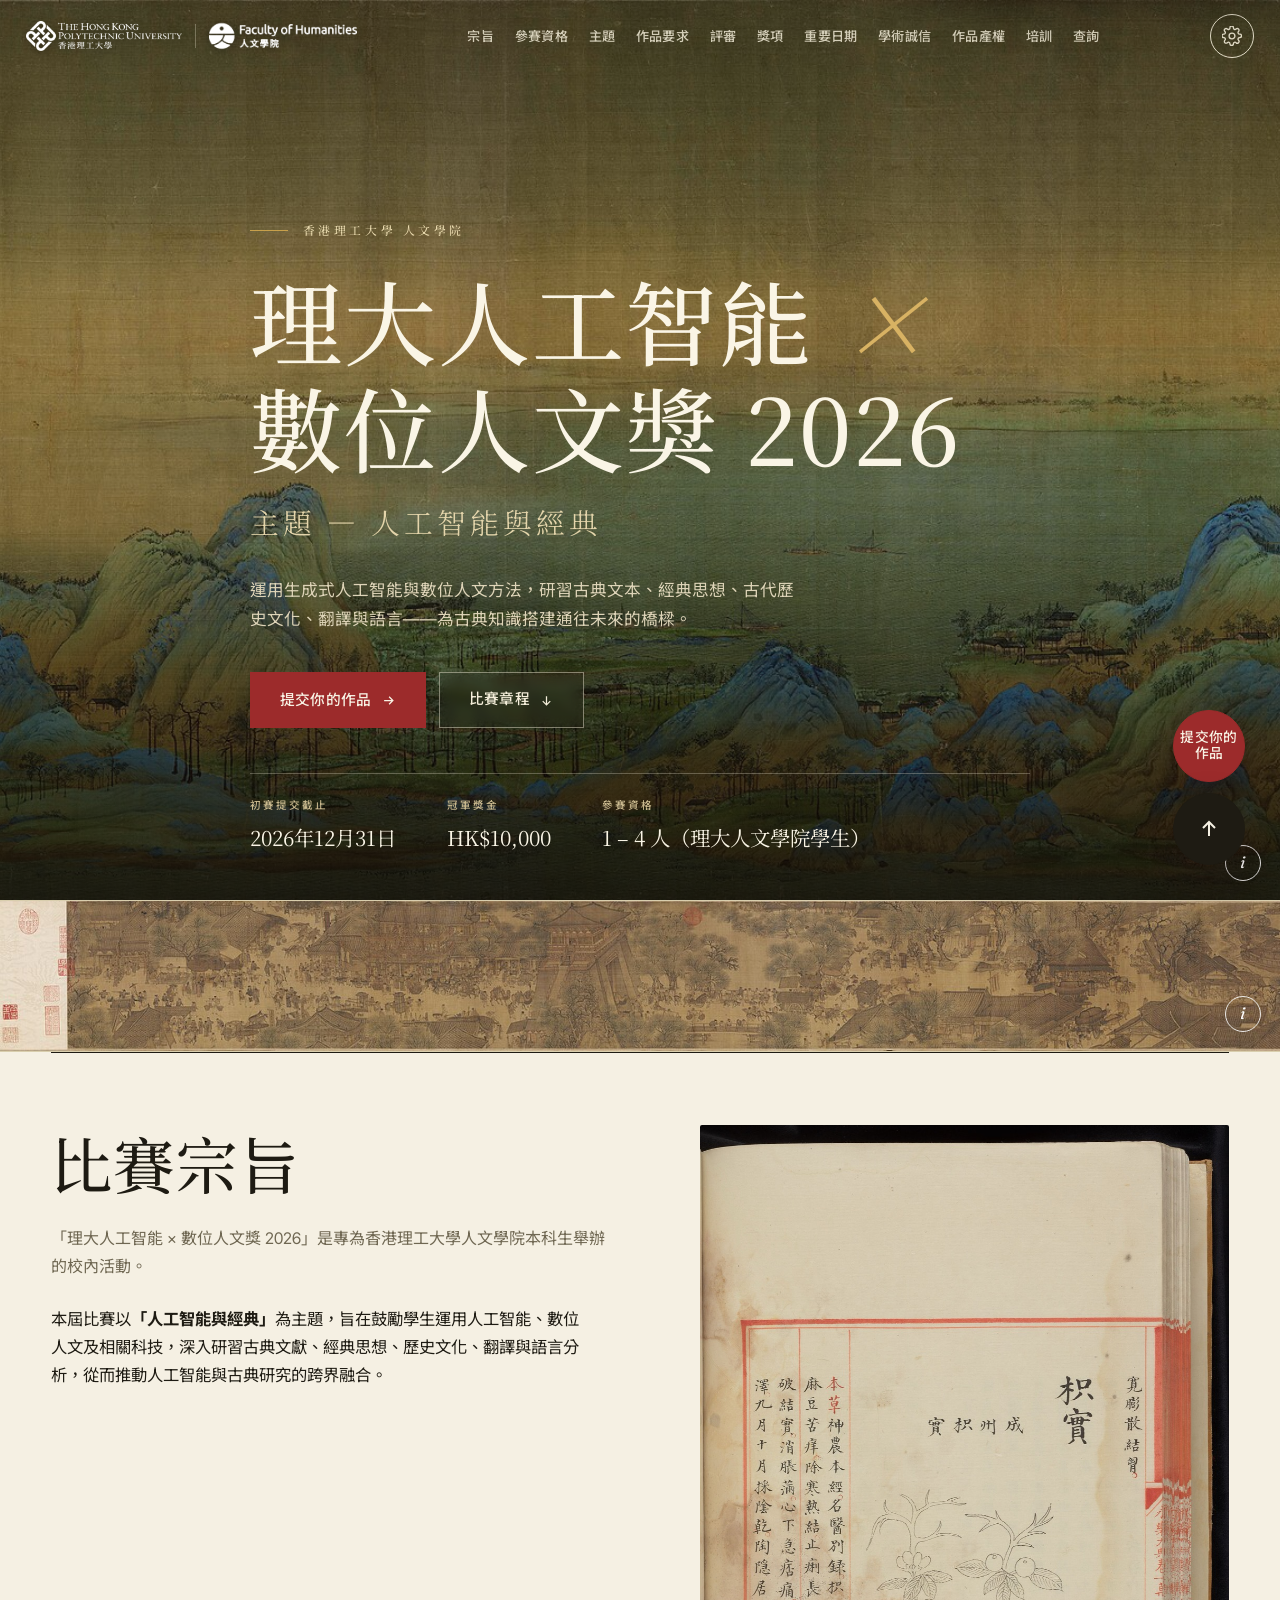
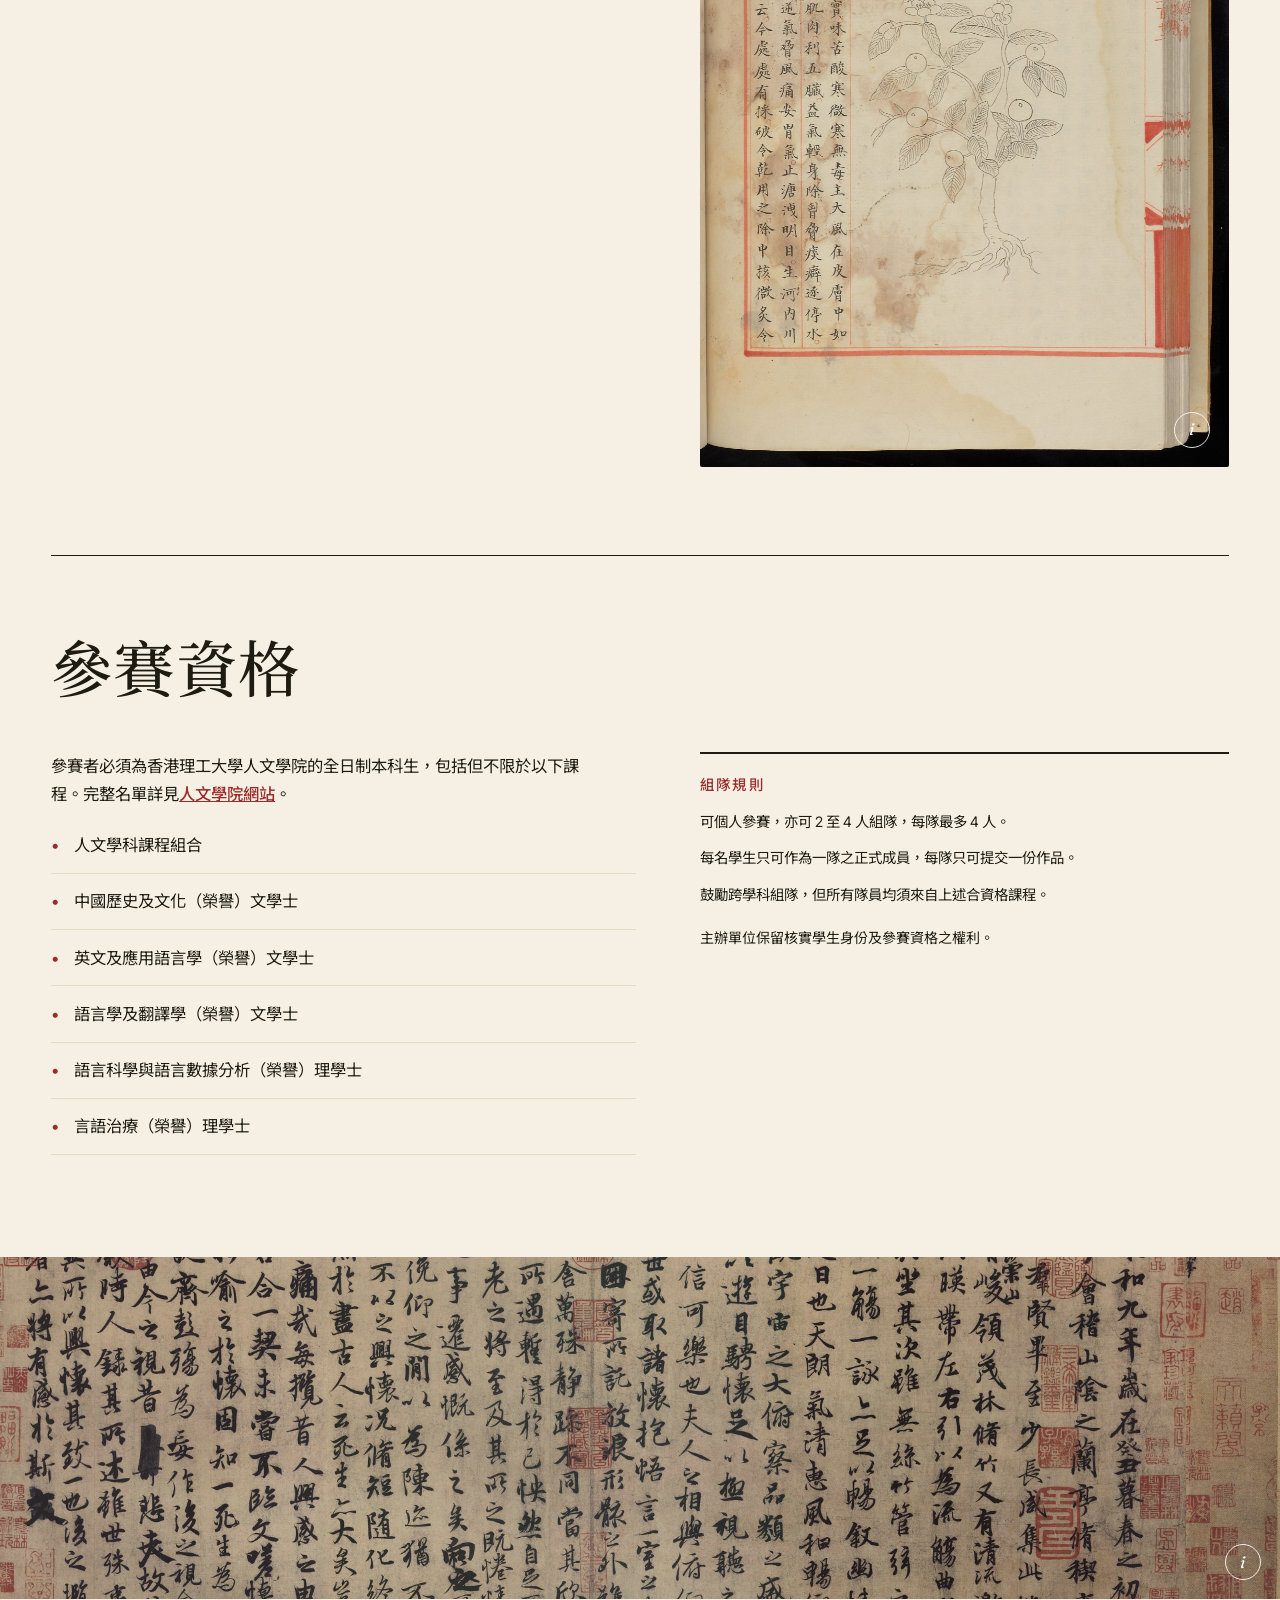
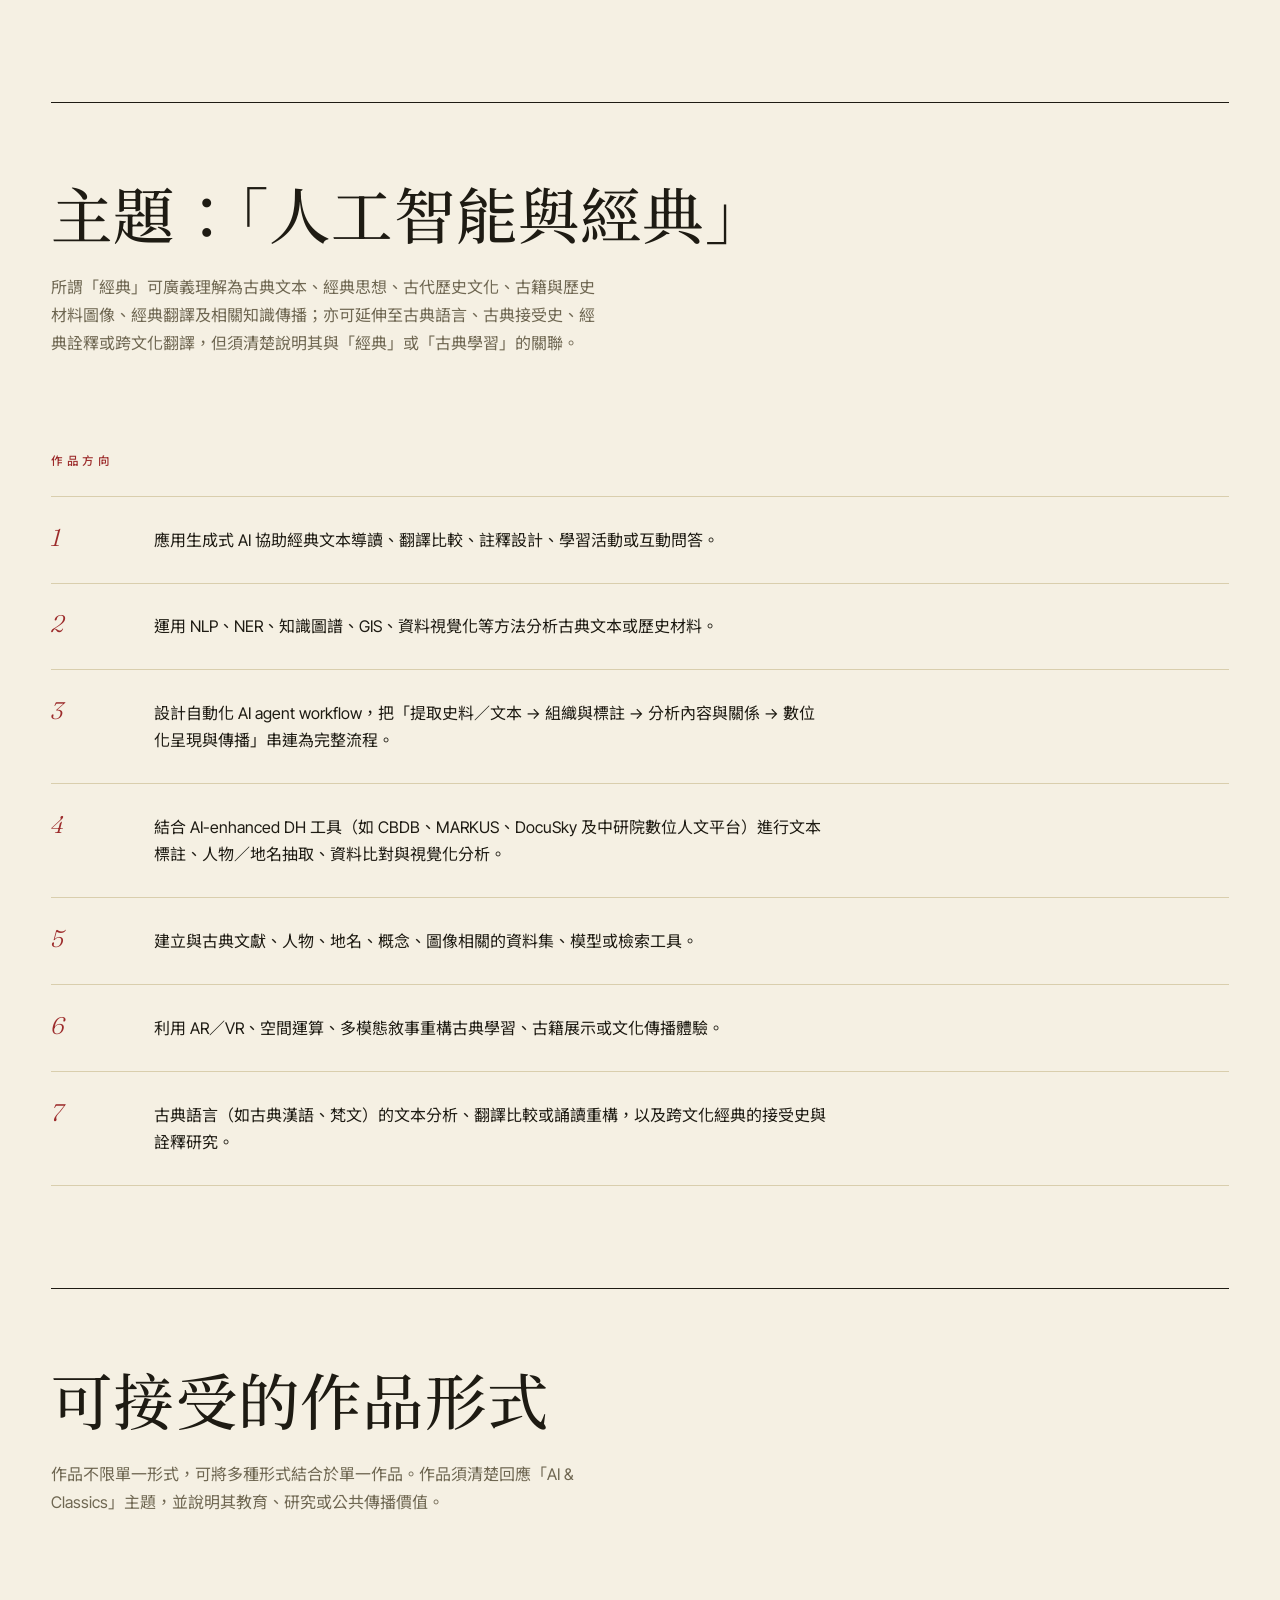
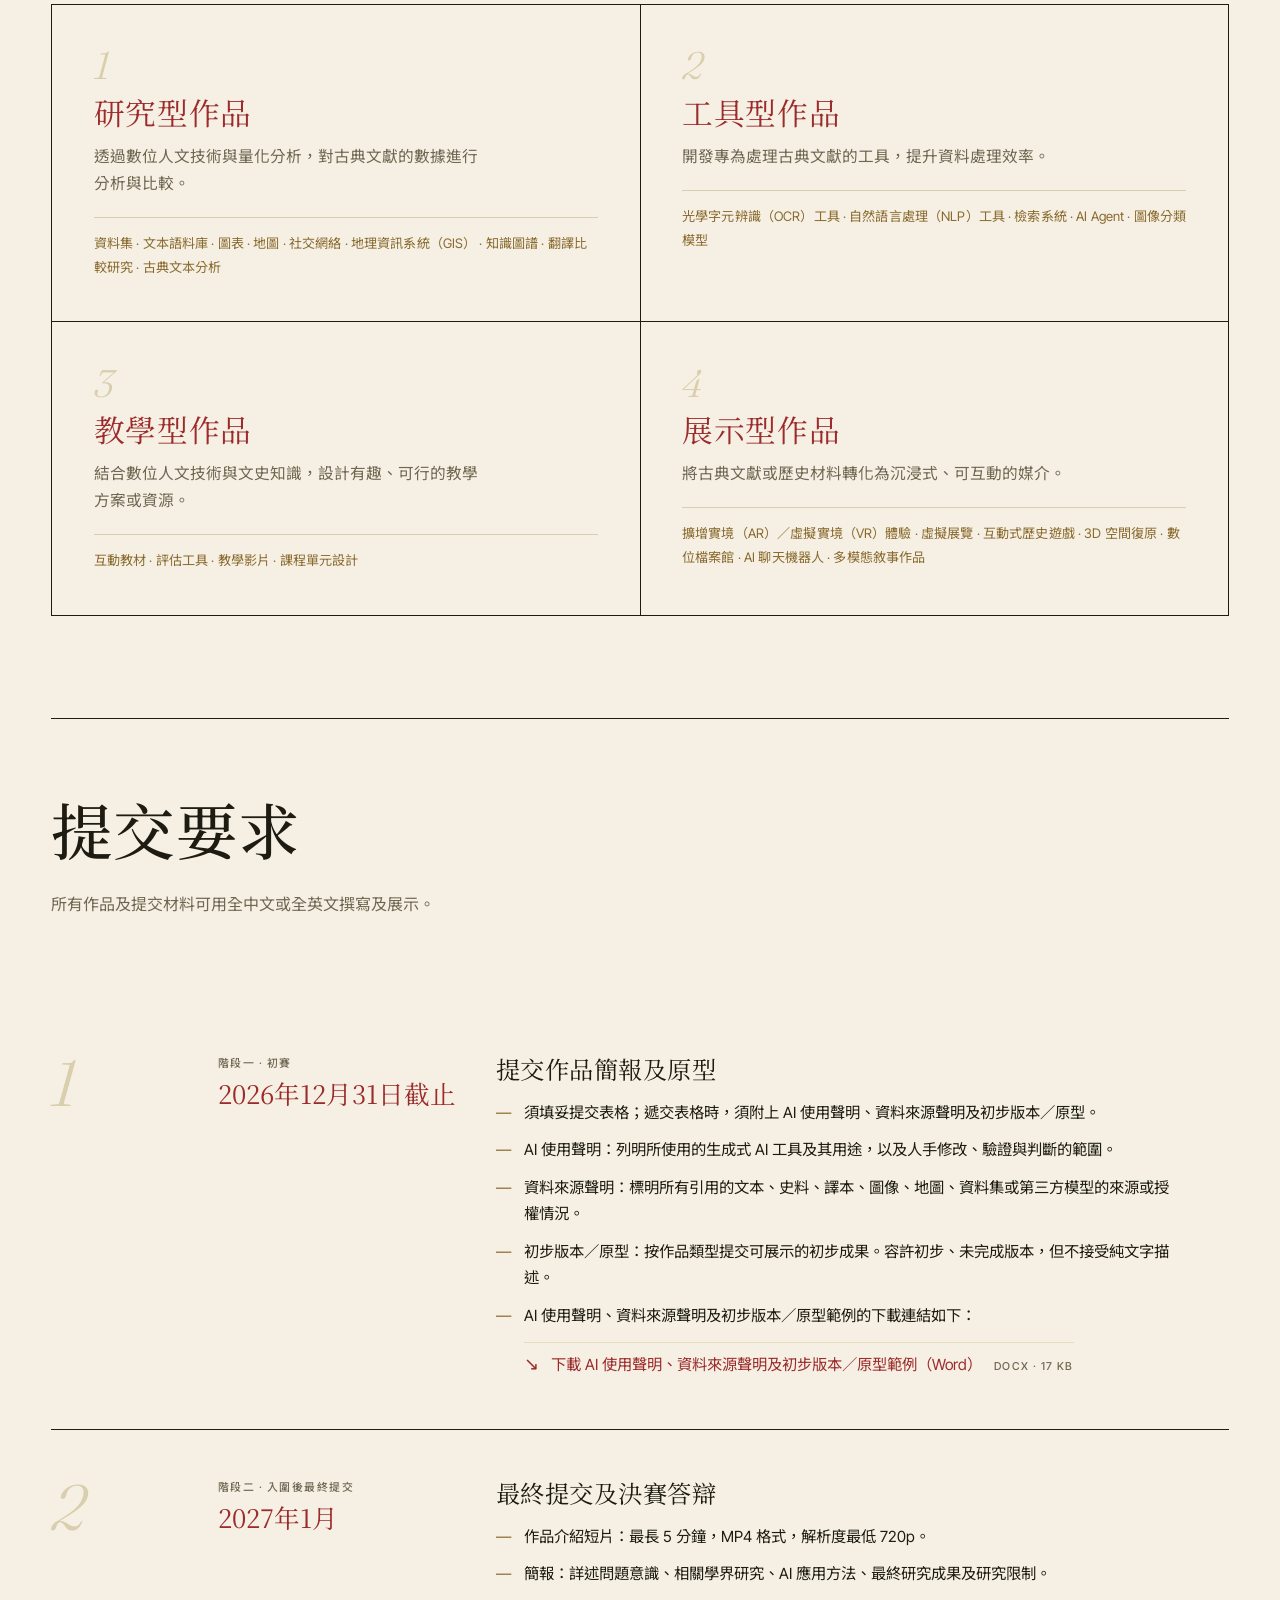
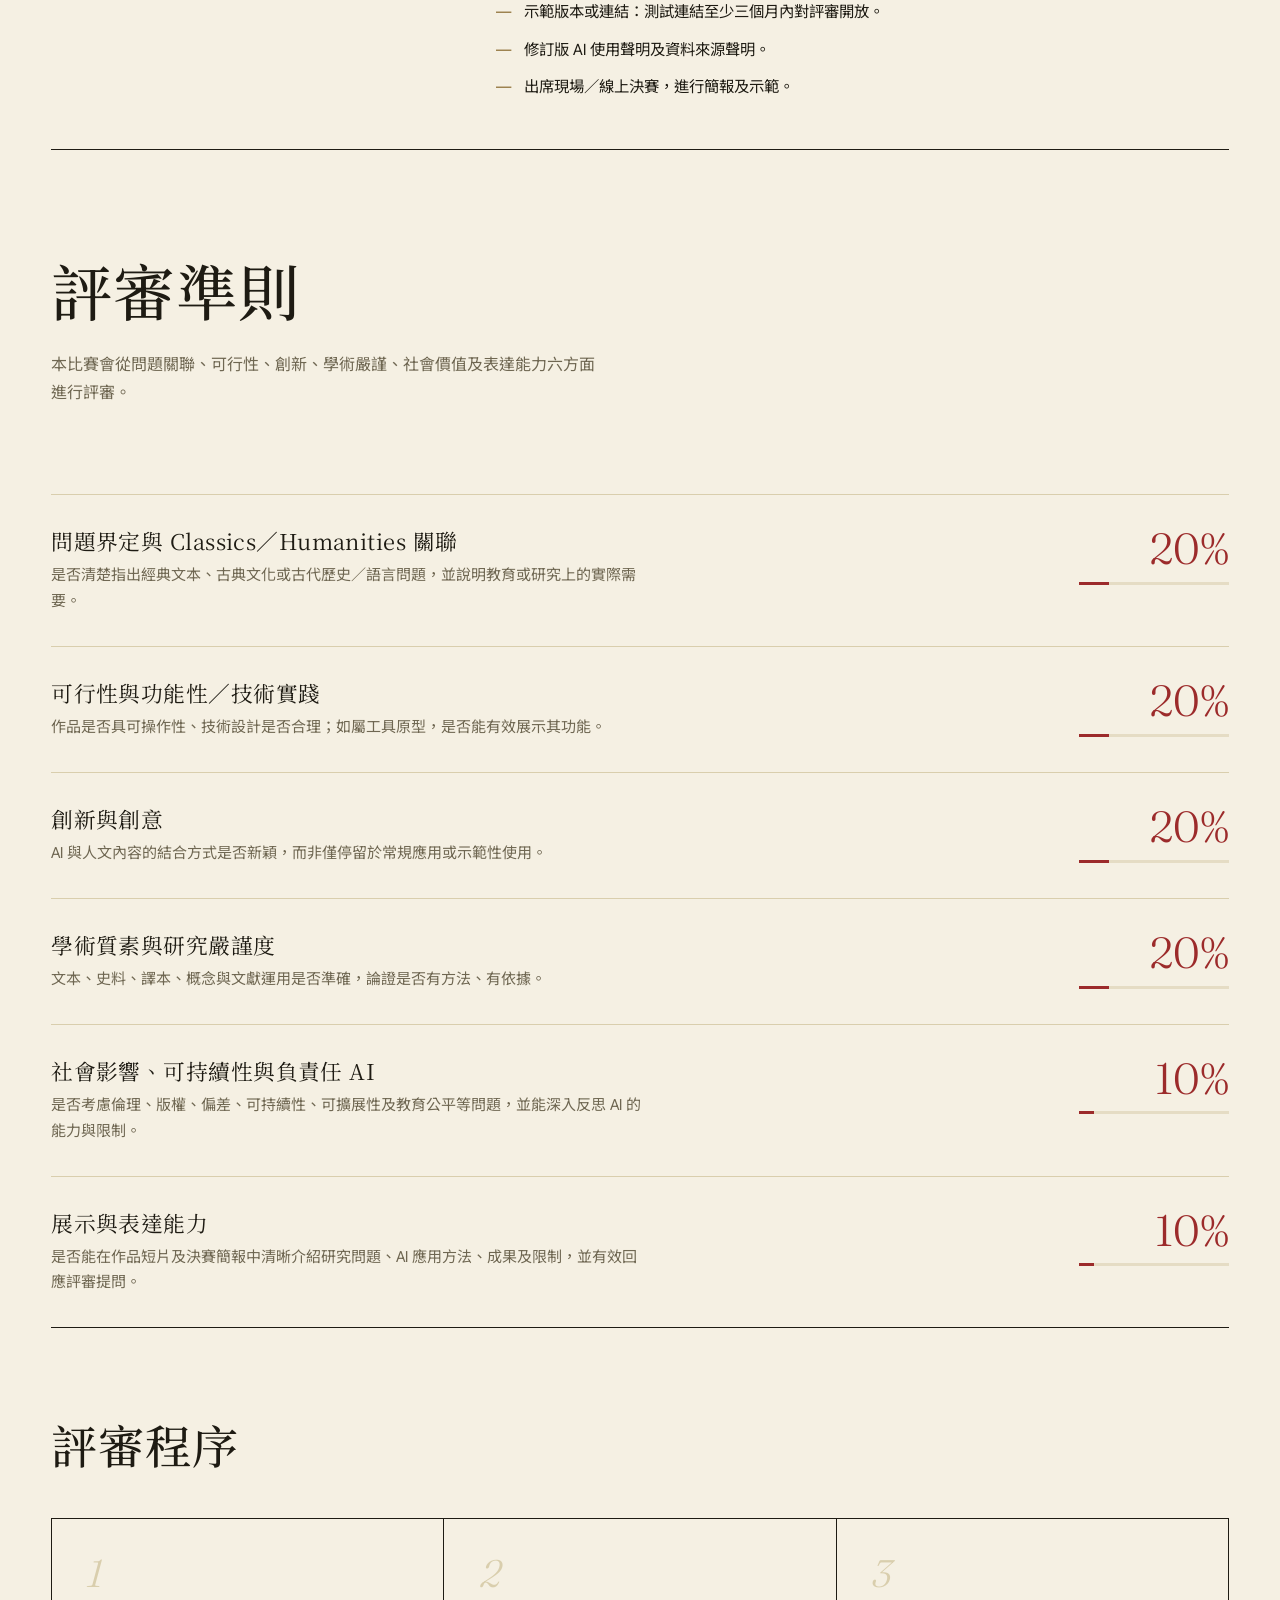
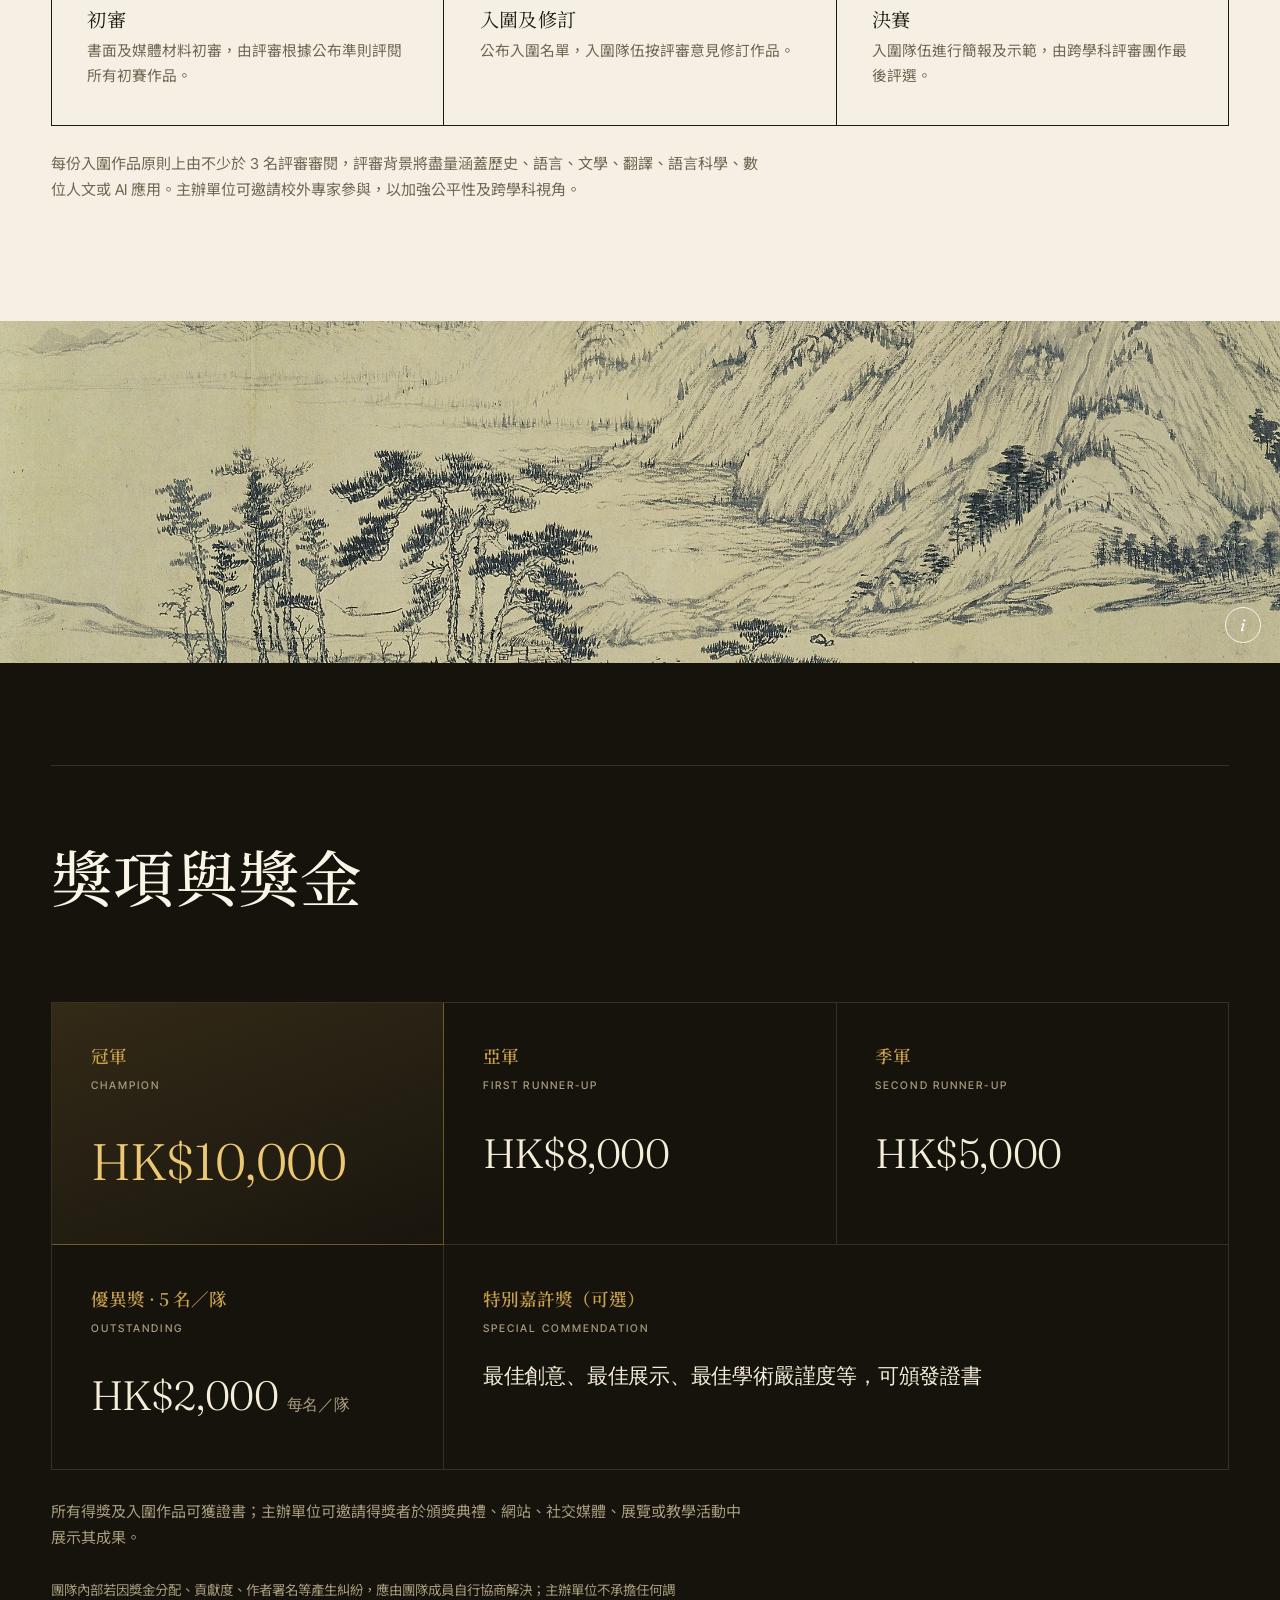
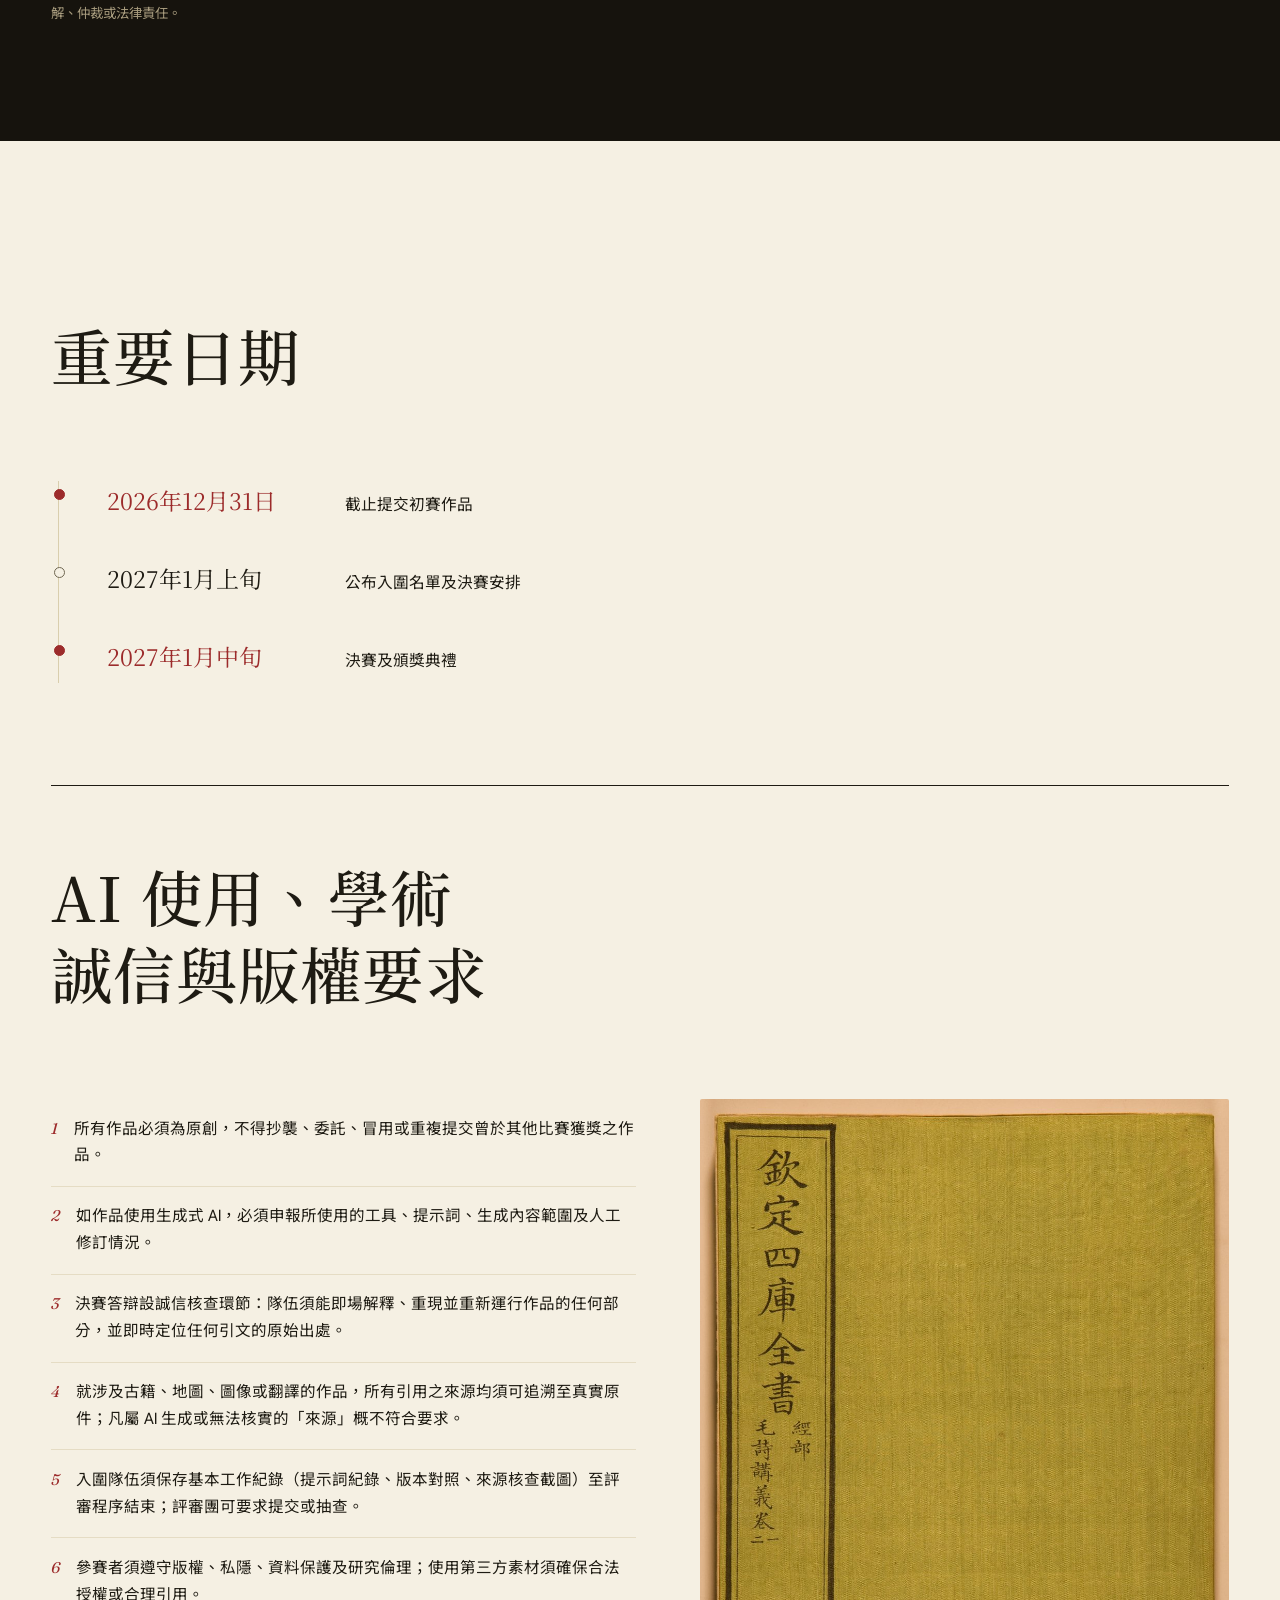
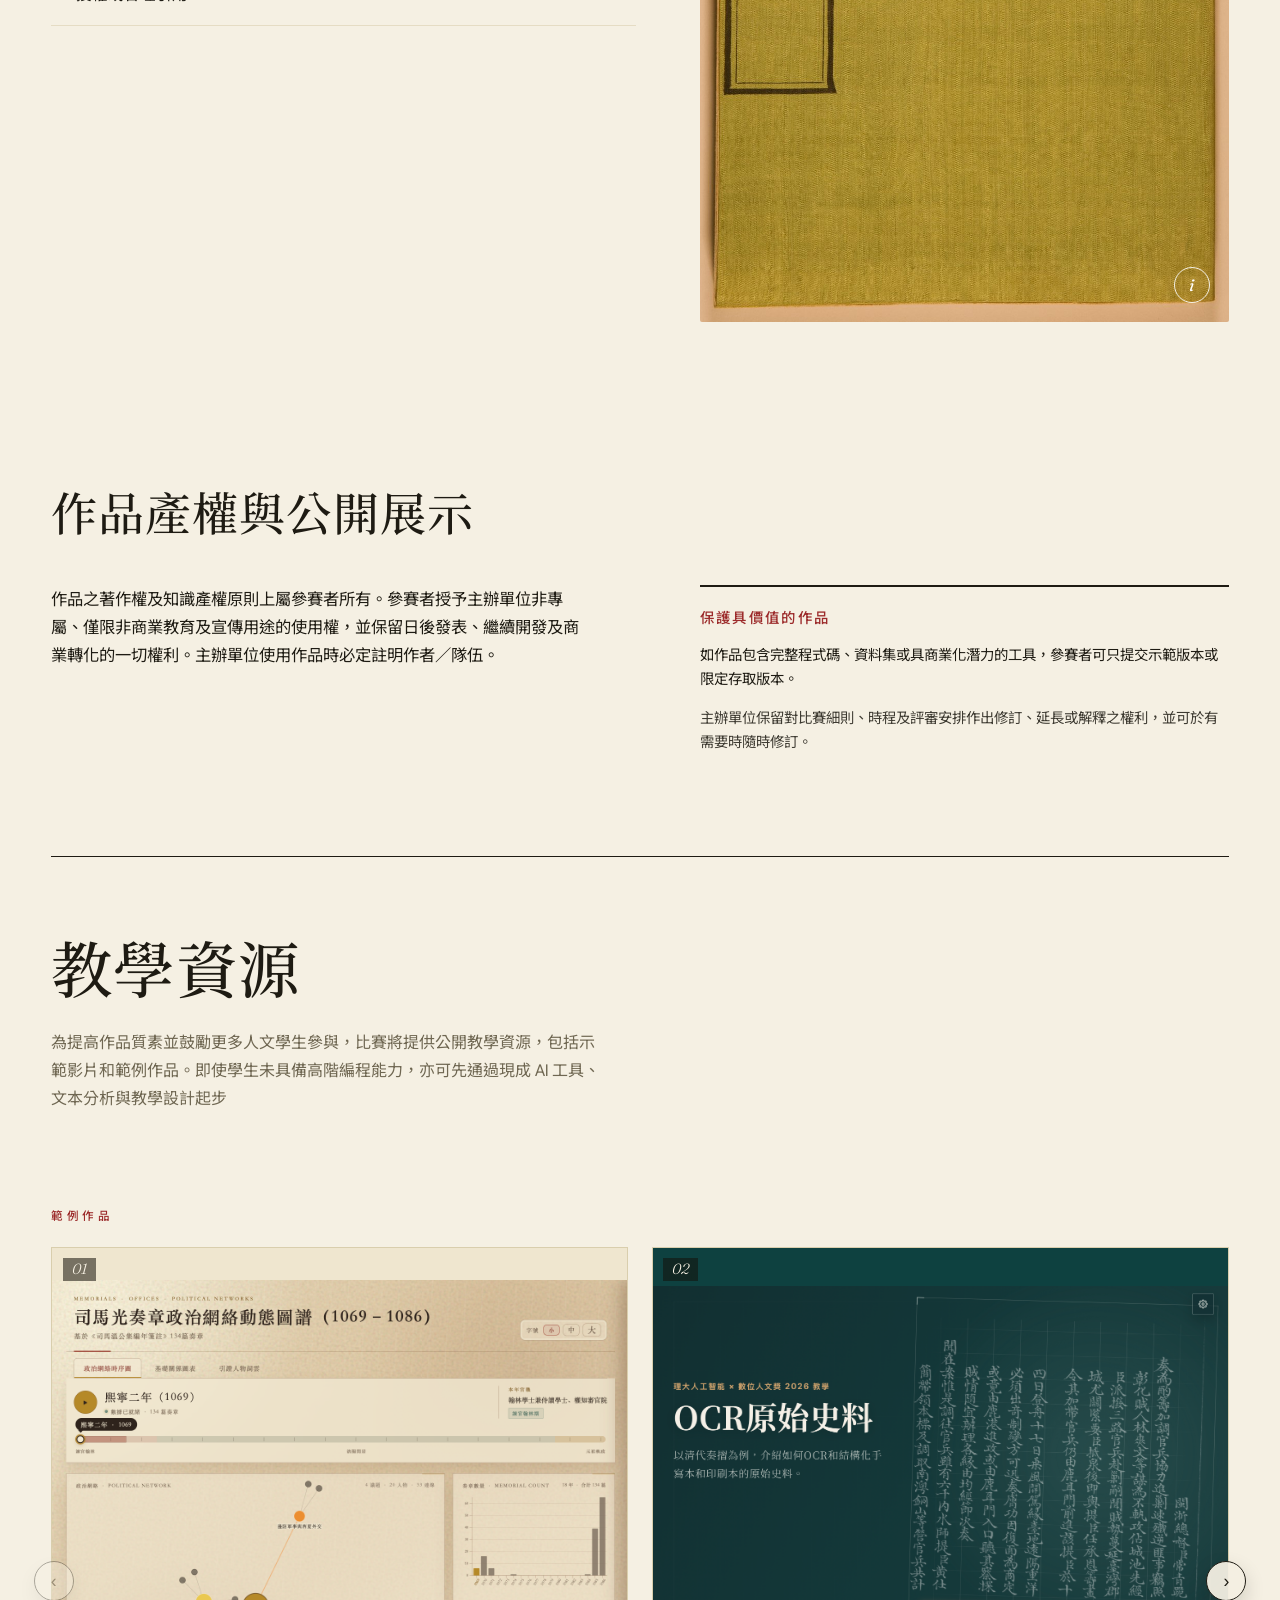
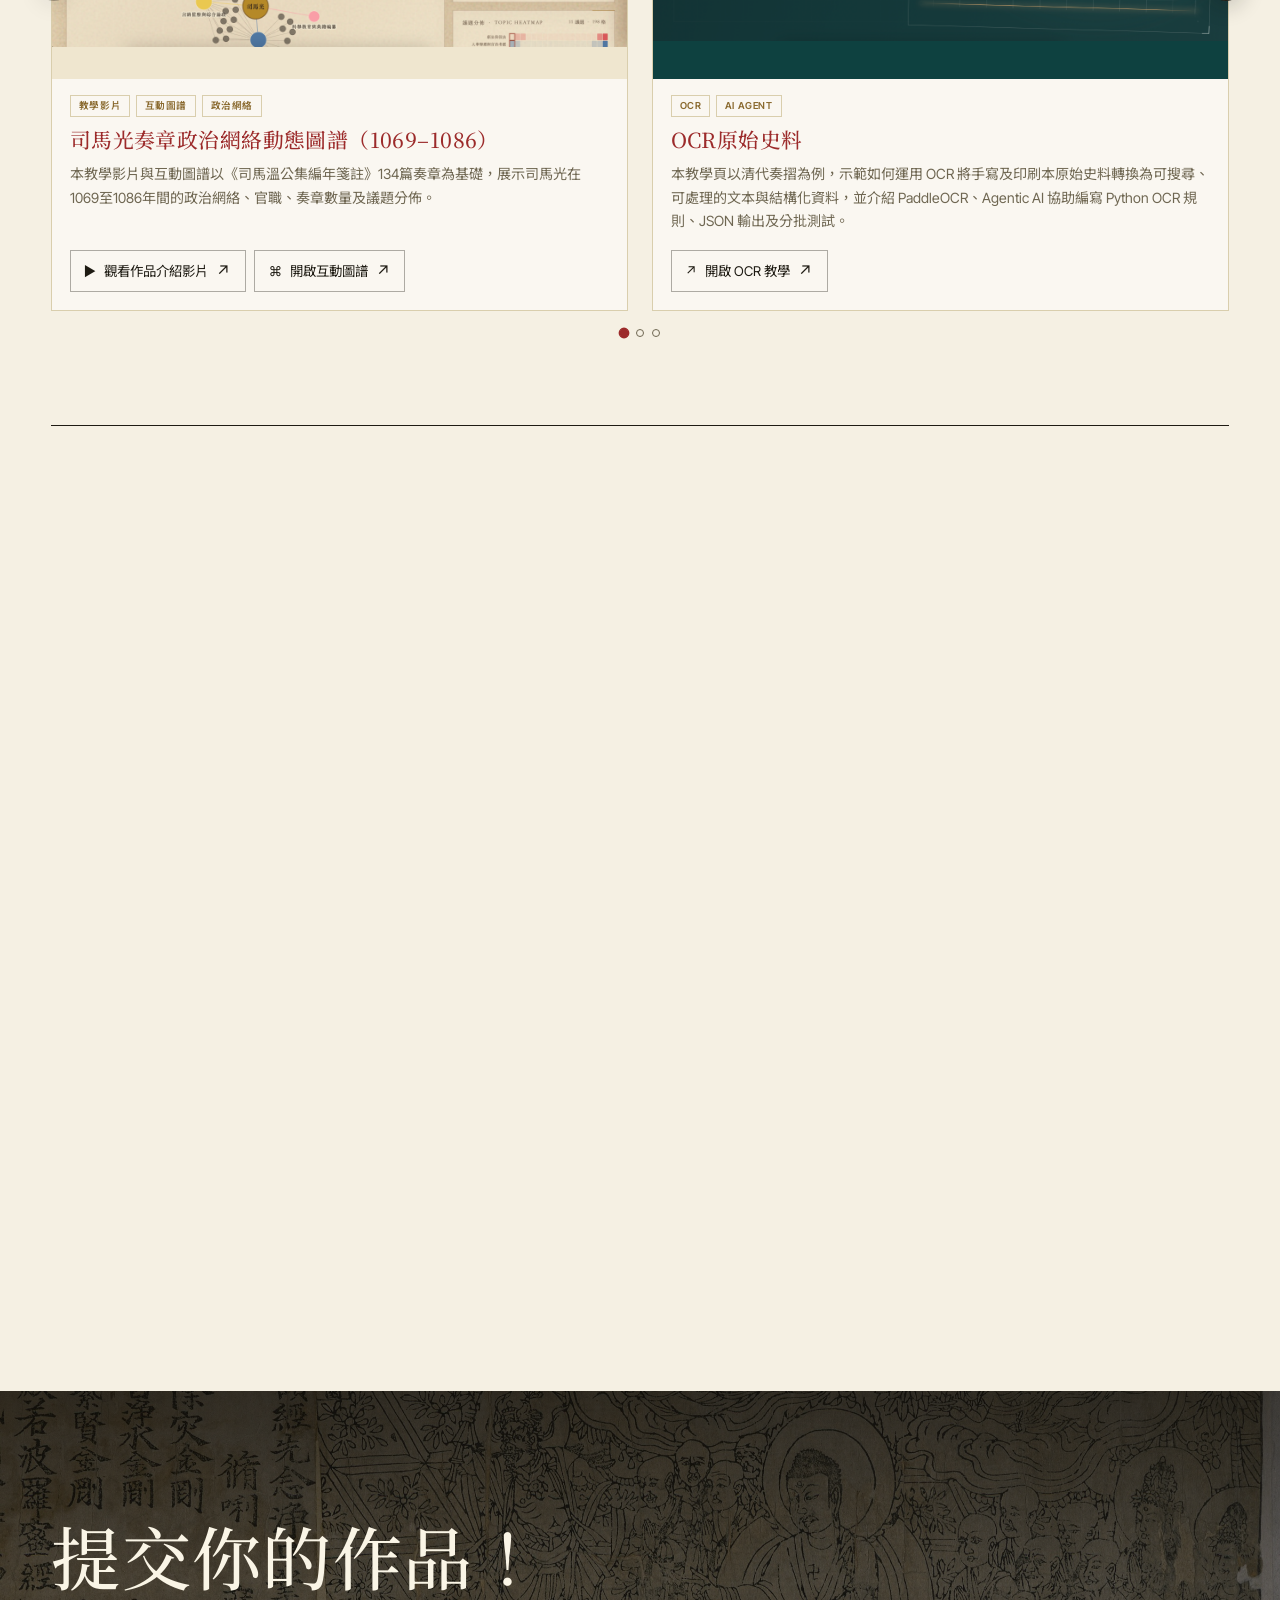
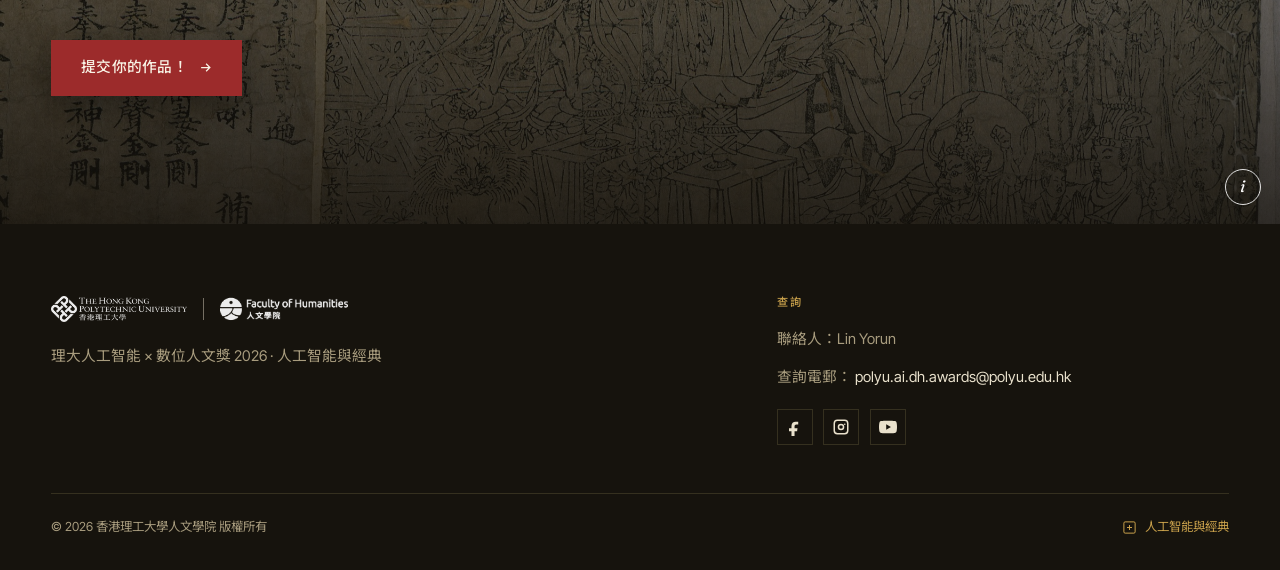
==== commit f2d33224: "Update timeline dates in index.html" ====
--- a/website/index.html
+++ b/website/index.html
@@ -857,7 +857,7 @@
         <div class="no">2</div>
         <div>
           <div class="phase"><span class="en-only">Stage 2 · After shortlisting</span><span class="zh-only">階段二 · 入圍後最終提交</span></div>
-          <div class="when"><span class="en-only">Early Jan 2027</span><span class="zh-only">2027年1月上旬</span></div>
+          <div class="when"><span class="en-only">Jan 2027</span><span class="zh-only">2027年1月</span></div>
         </div>
         <div>
           <h3><span class="en-only">Final Submission &amp; Live Defence</span><span class="zh-only">最終提交及決賽答辯</span></h3>
@@ -955,7 +955,7 @@
 
     <div class="timeline block-gap reveal">
       <div class="tl-item key"><div class="tl-when"><span class="en-only">31 Dec 2026</span><span class="zh-only">2026年12月31日</span></div><div class="tl-what no-green-copy"><span class="en-only">First-round submission deadline.</span><span class="zh-only">截止提交初賽作品</span></div></div>
-      <div class="tl-item"><div class="tl-when"><span class="en-only">Jan 2027</span><span class="zh-only">2027年1月</span></div><div class="tl-what no-green-copy"><span class="en-only">Shortlist announced and final presentation arrangements released.</span><span class="zh-only">公布入圍名單及決賽安排</span></div></div>
+      <div class="tl-item"><div class="tl-when"><span class="en-only">Early Jan 2027</span><span class="zh-only">2027年1月上旬</span></div><div class="tl-what no-green-copy"><span class="en-only">Shortlist announced and final presentation arrangements released.</span><span class="zh-only">公布入圍名單及決賽安排</span></div></div>
       <div class="tl-item key"><div class="tl-when"><span class="en-only">Mid Jan 2027</span><span class="zh-only">2027年1月中旬</span></div><div class="tl-what no-green-copy"><span class="en-only">Final presentation &amp; award ceremony.</span><span class="zh-only">決賽及頒獎典禮</span></div></div>
     </div>
   </div>
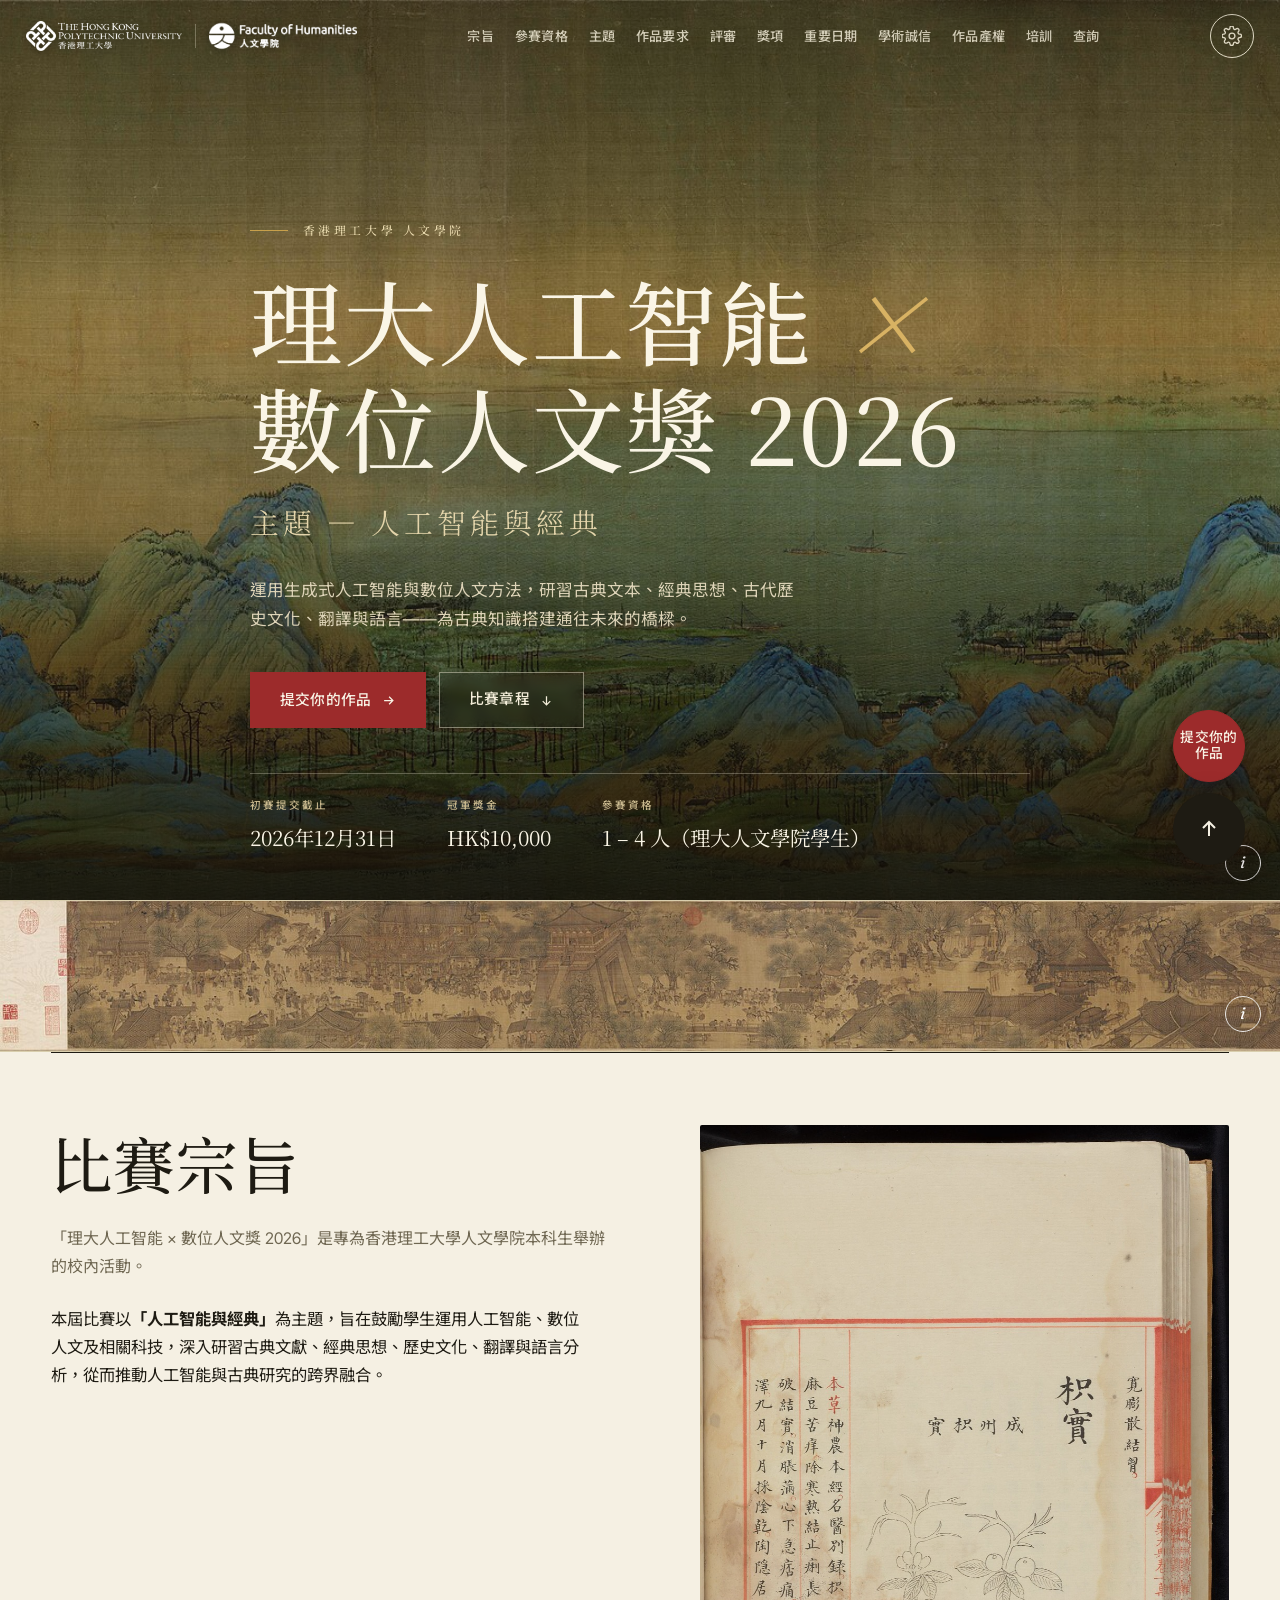
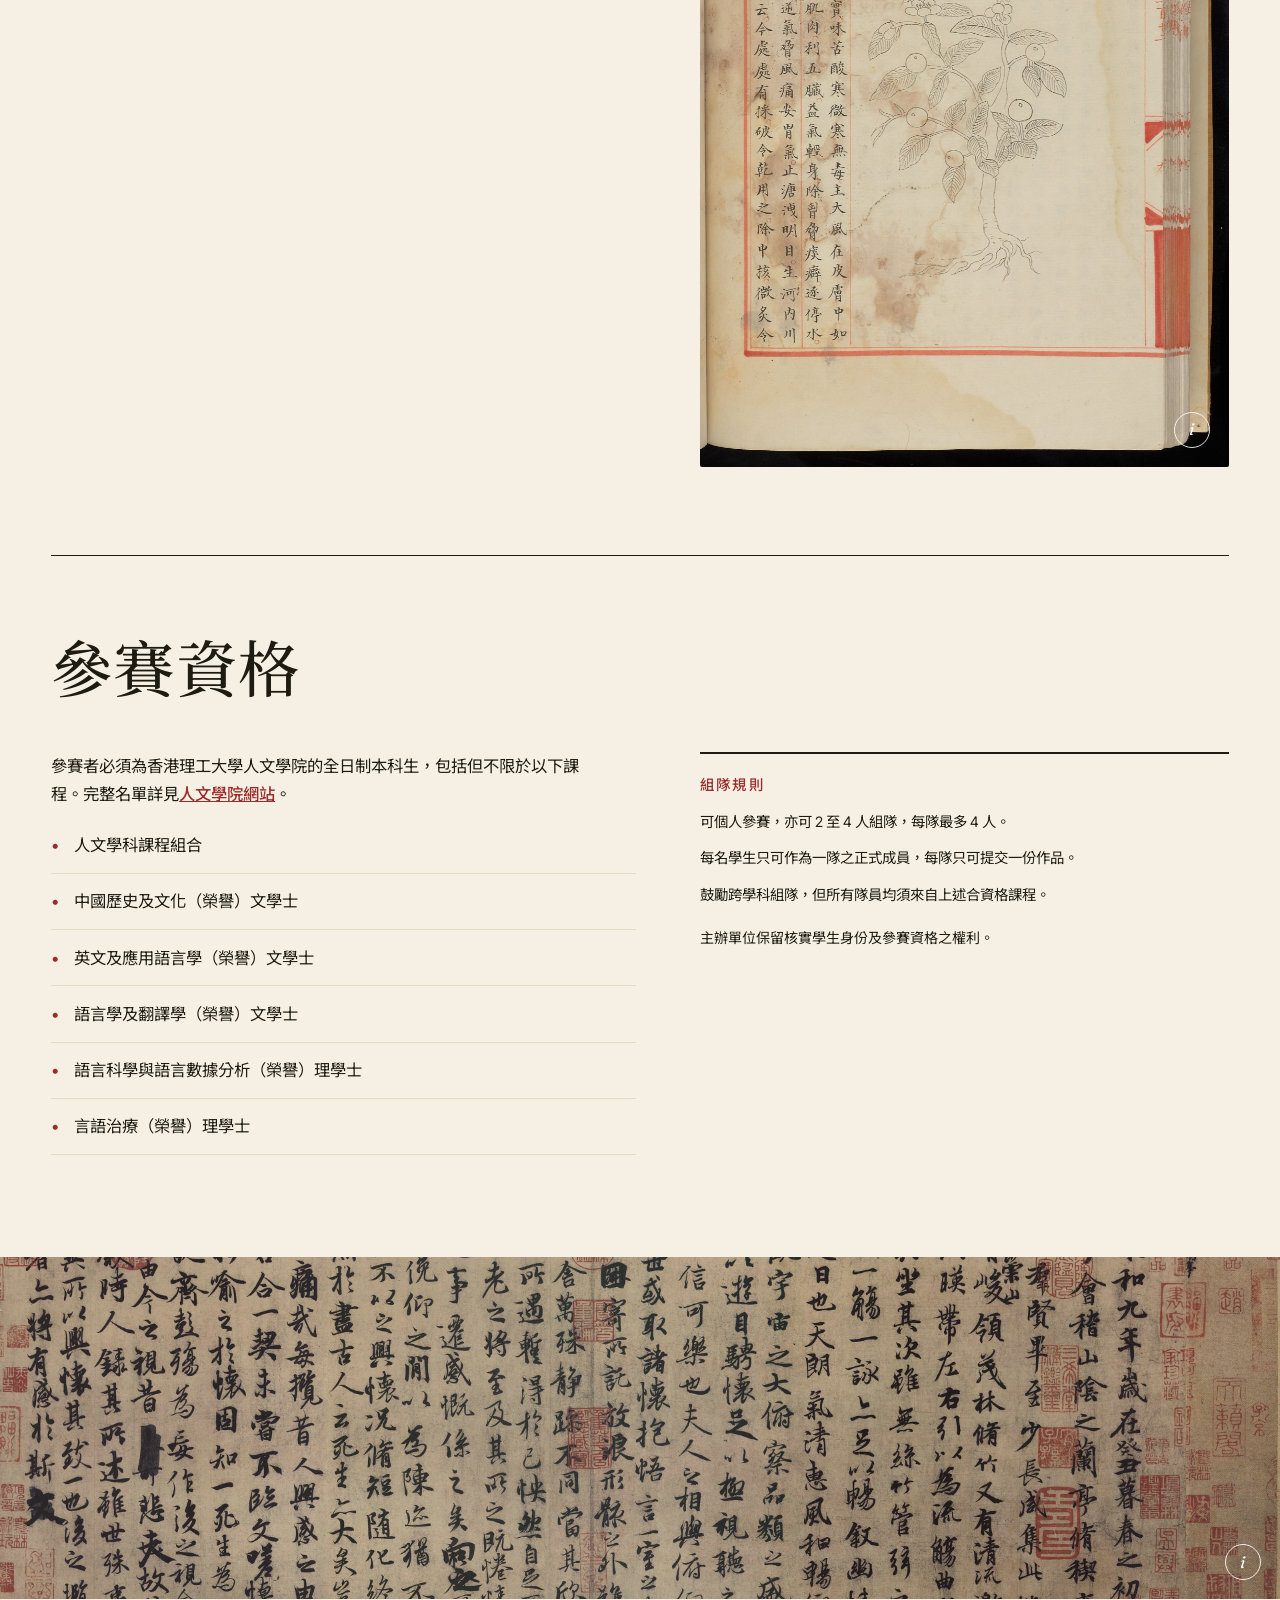
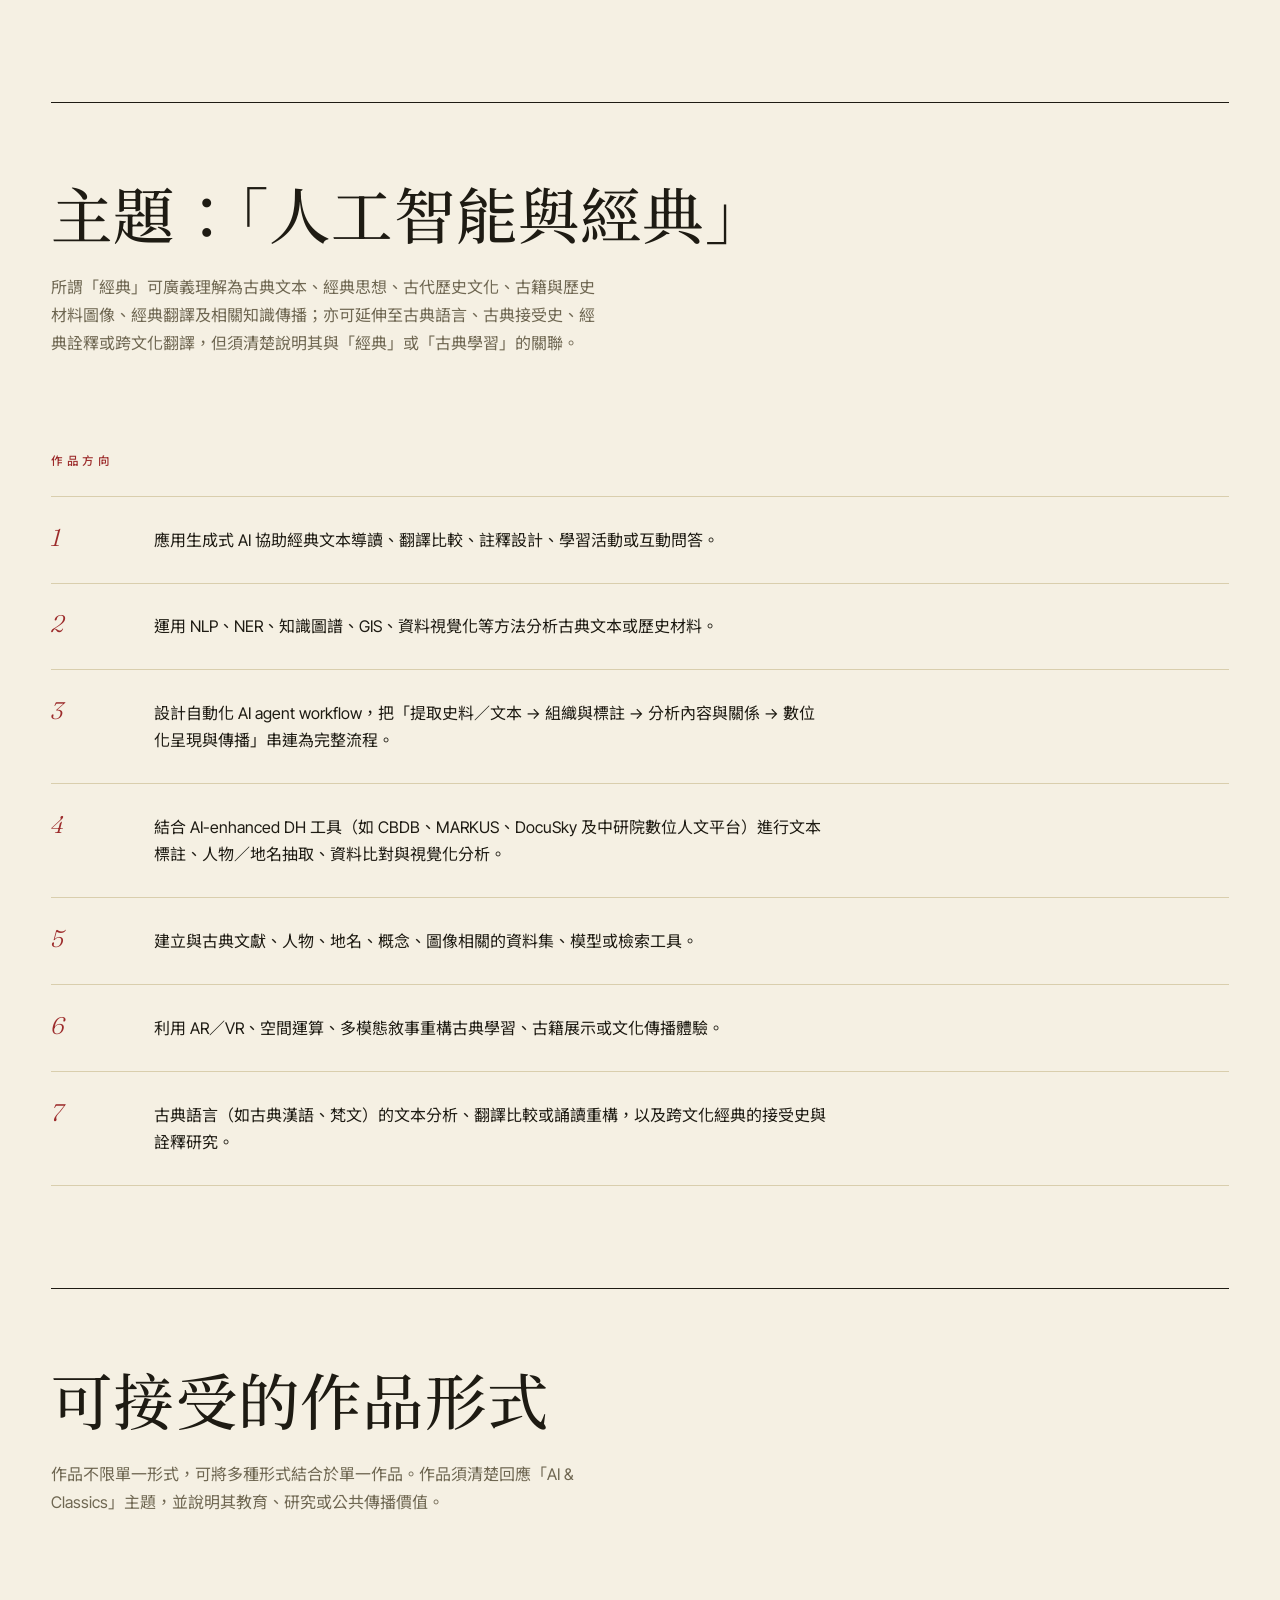
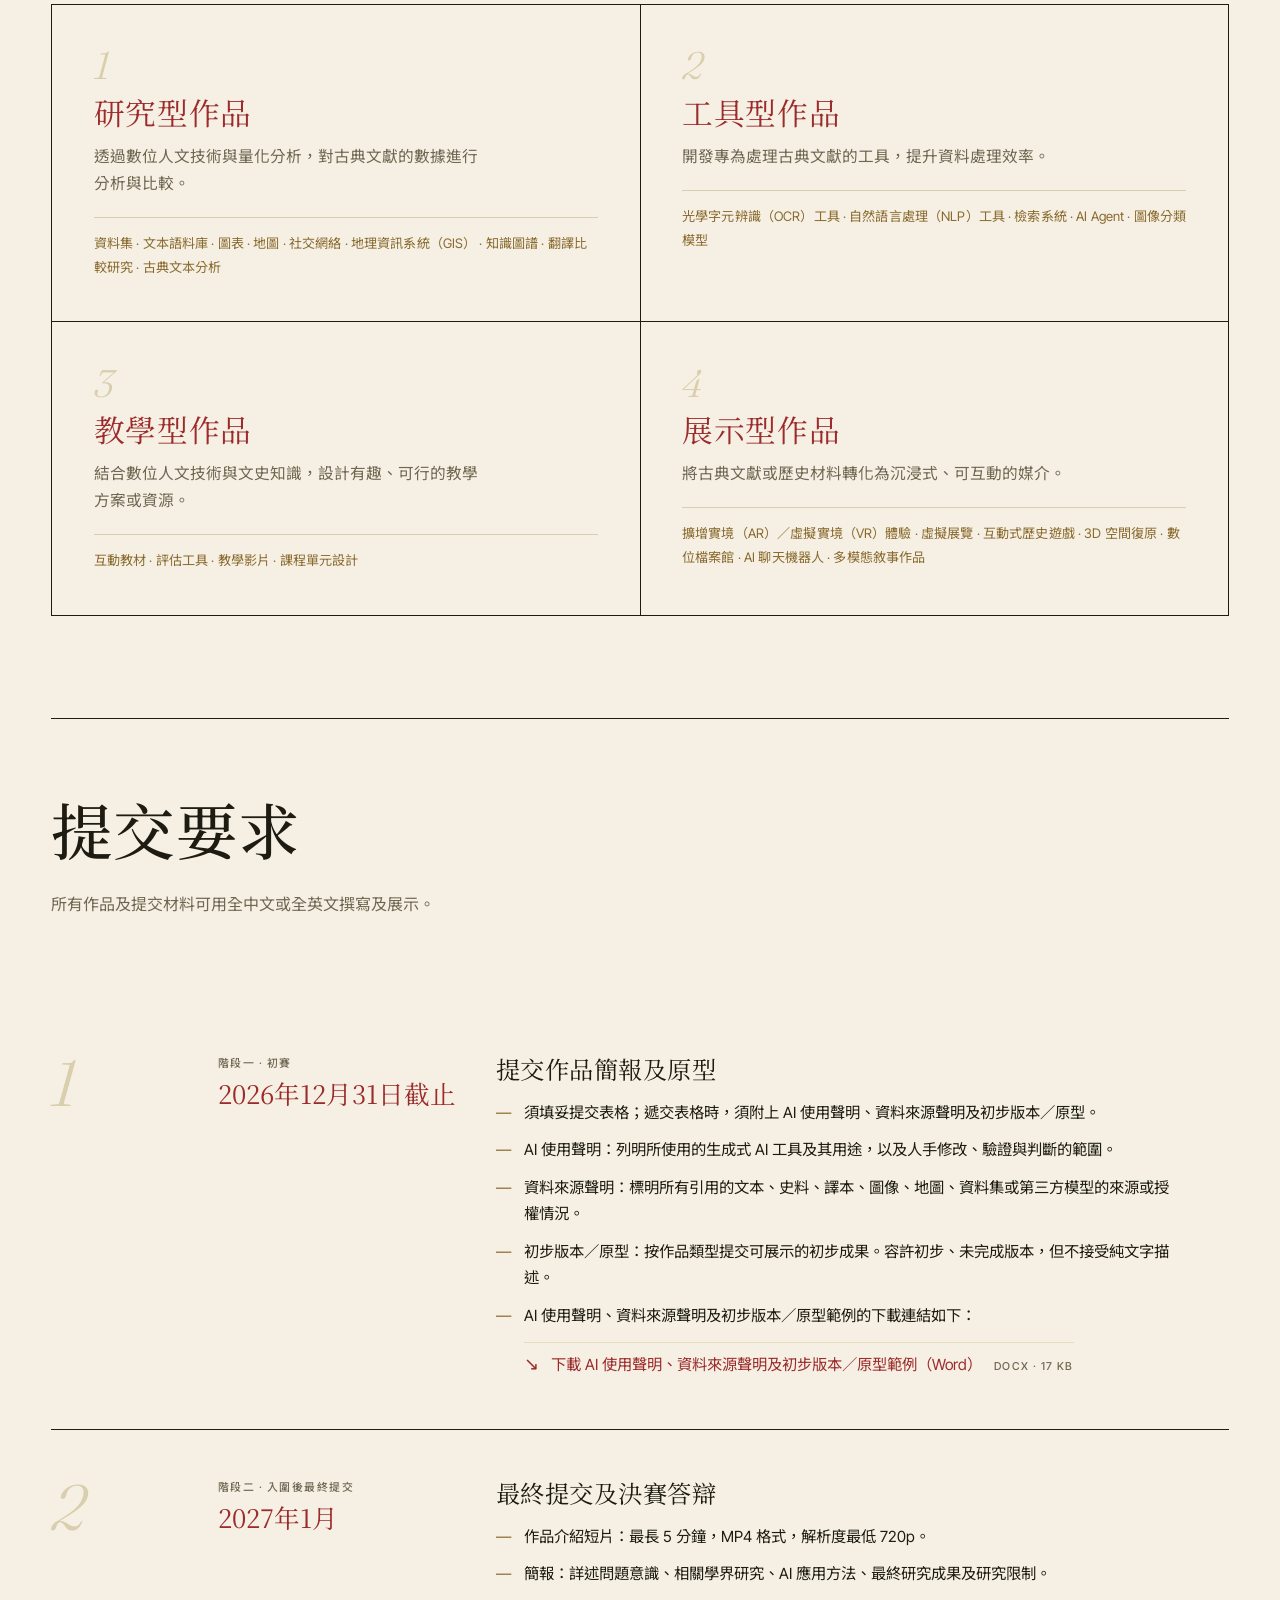
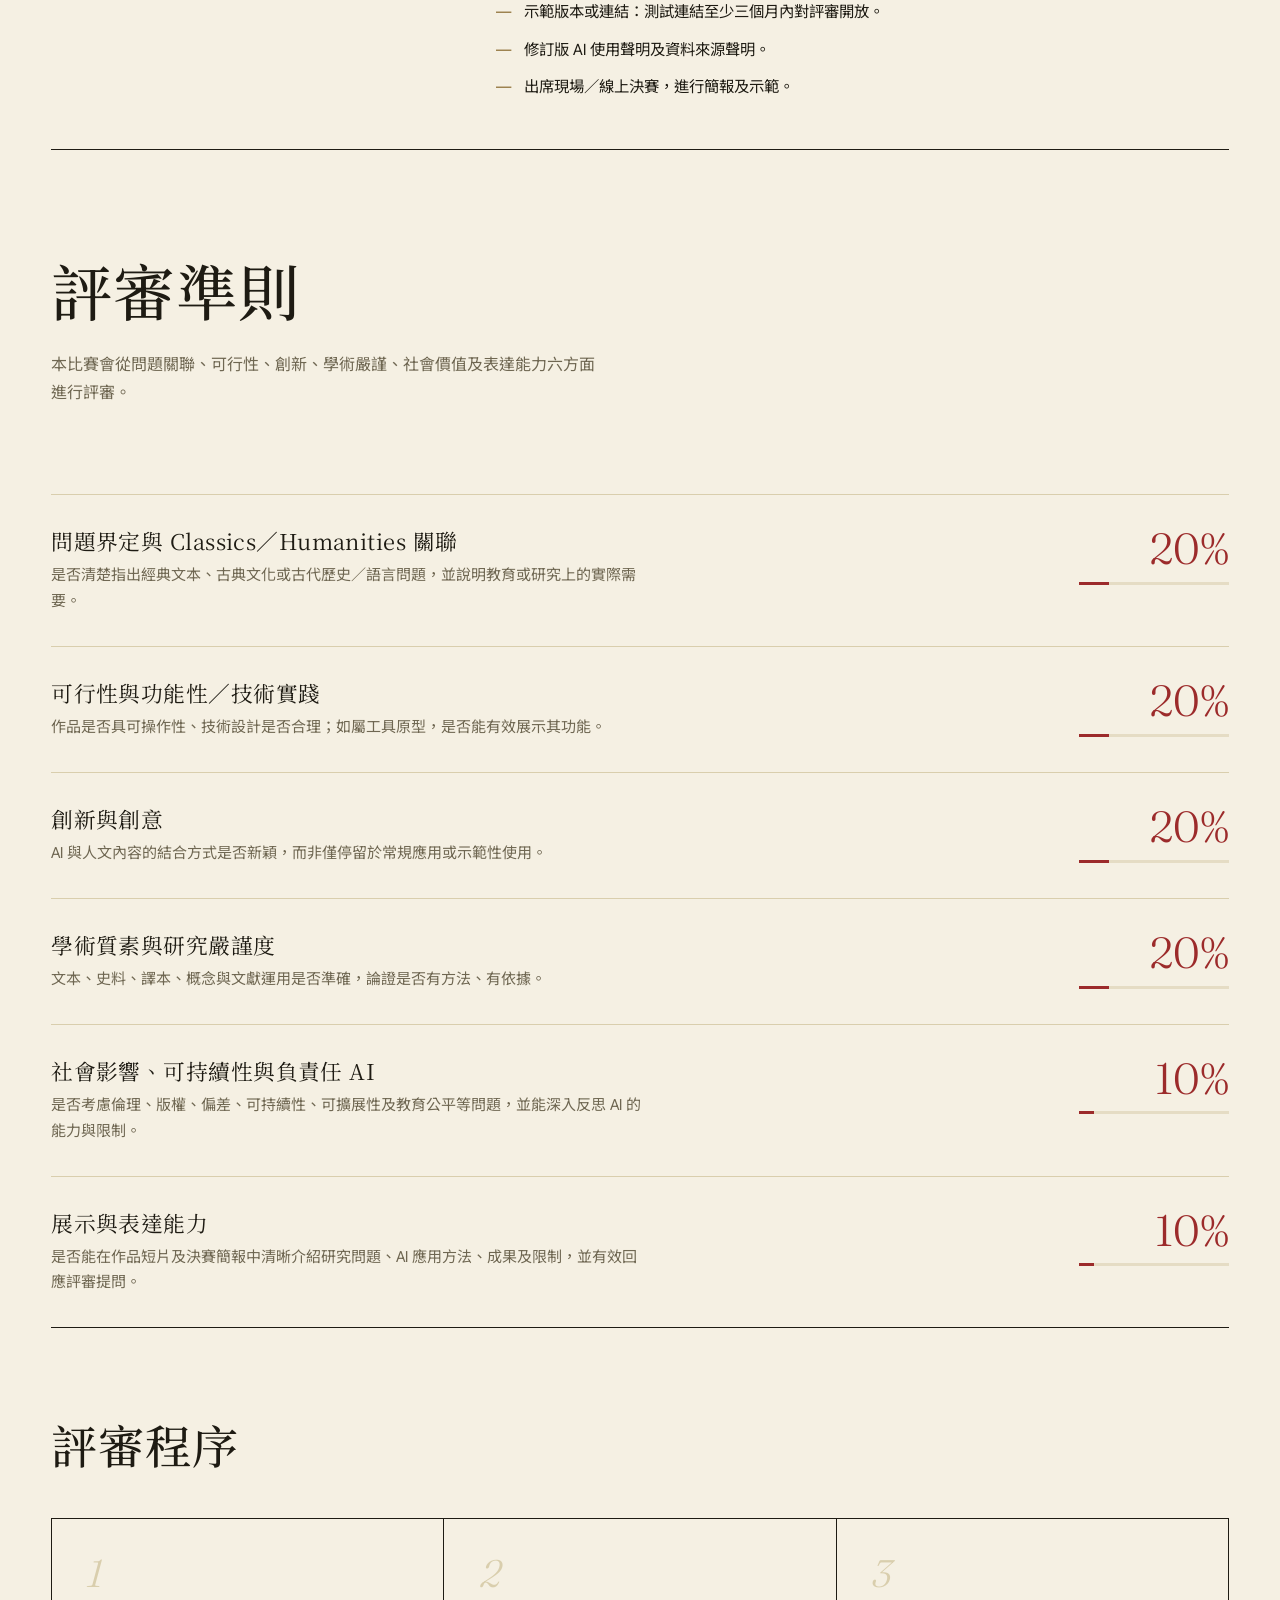
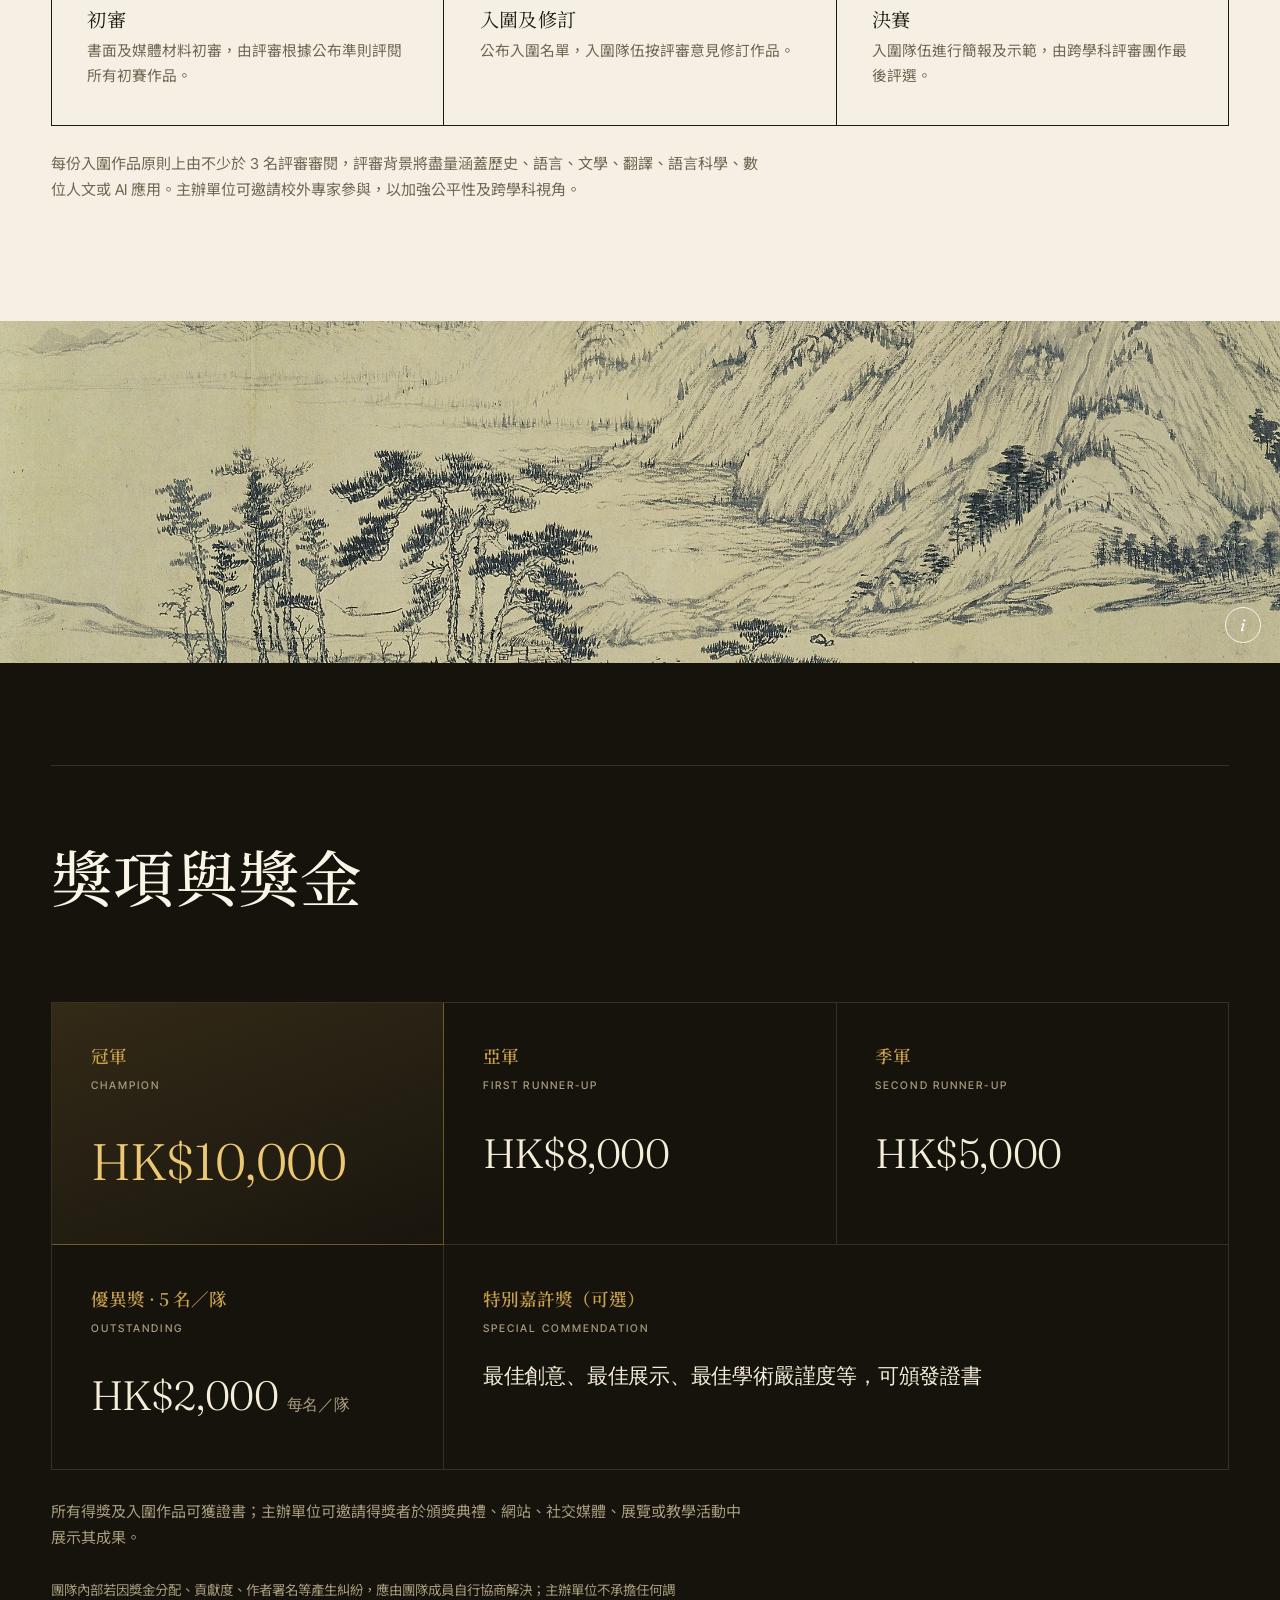
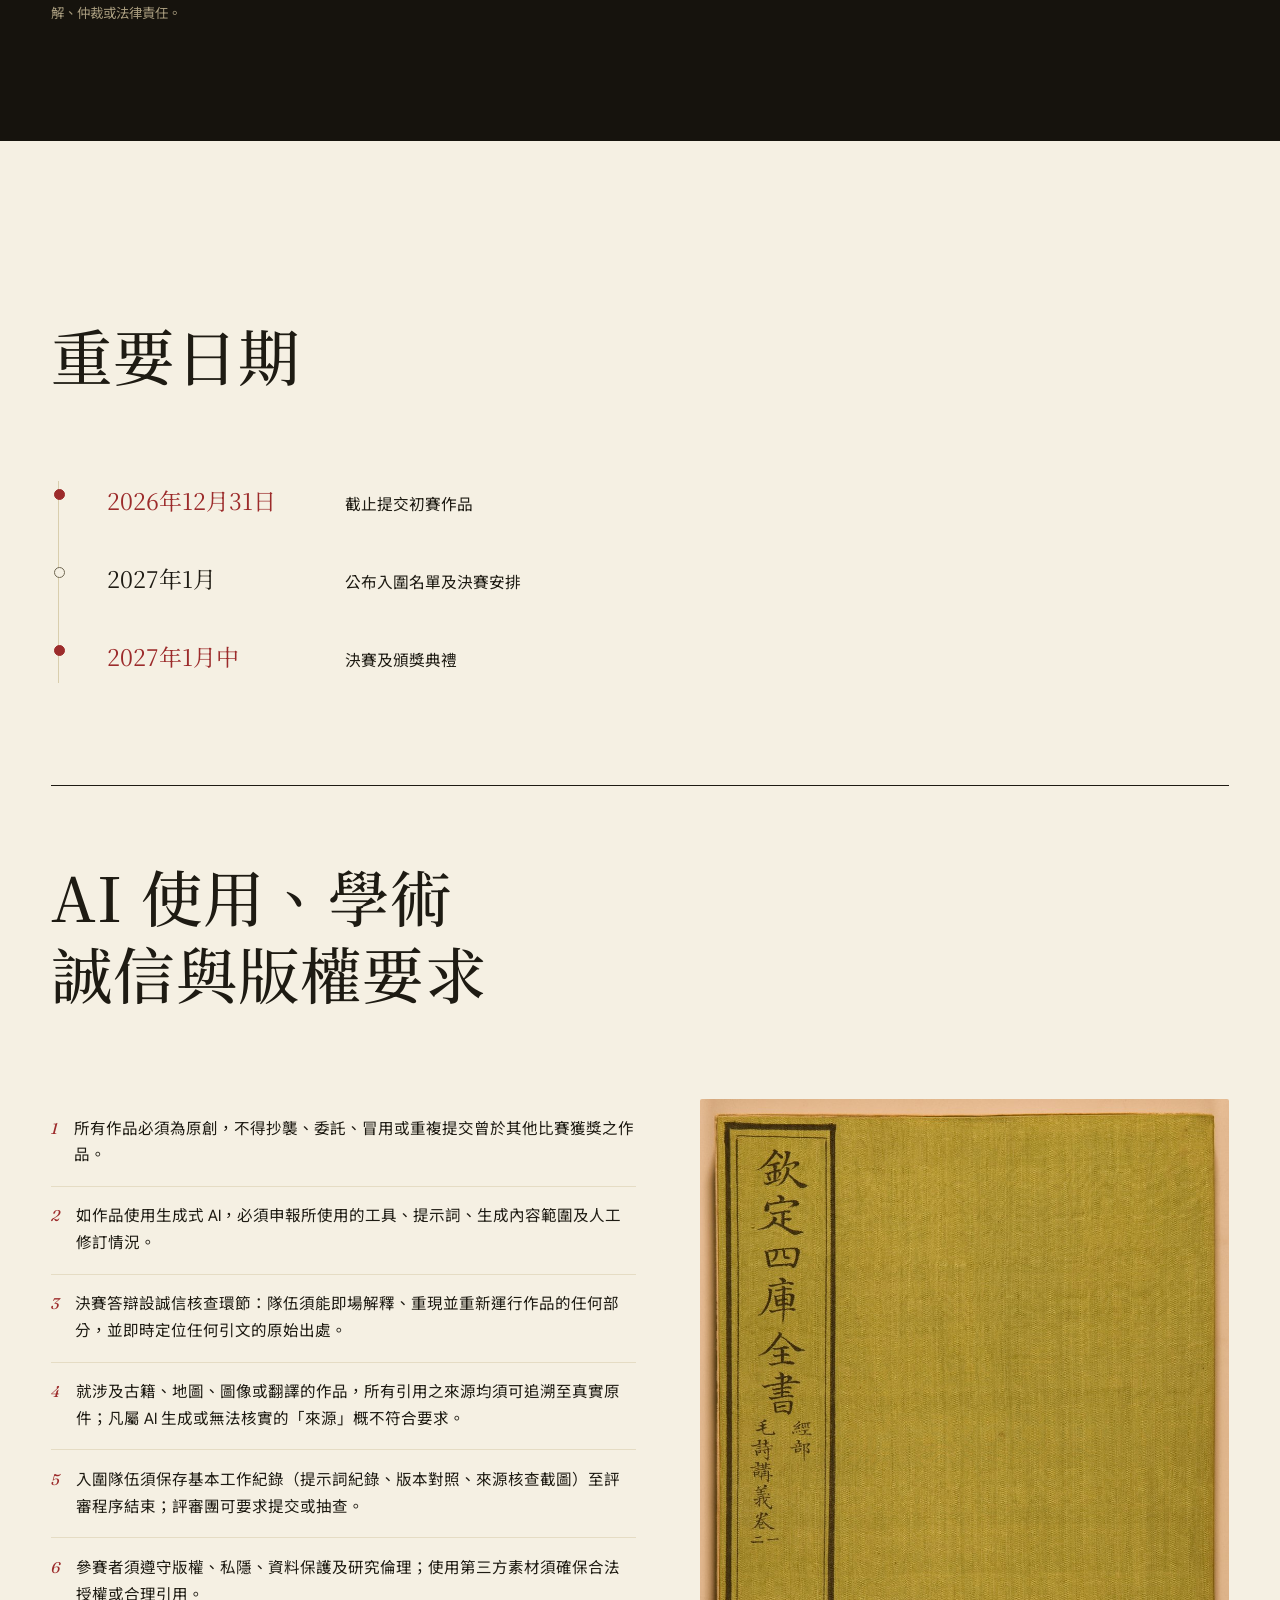
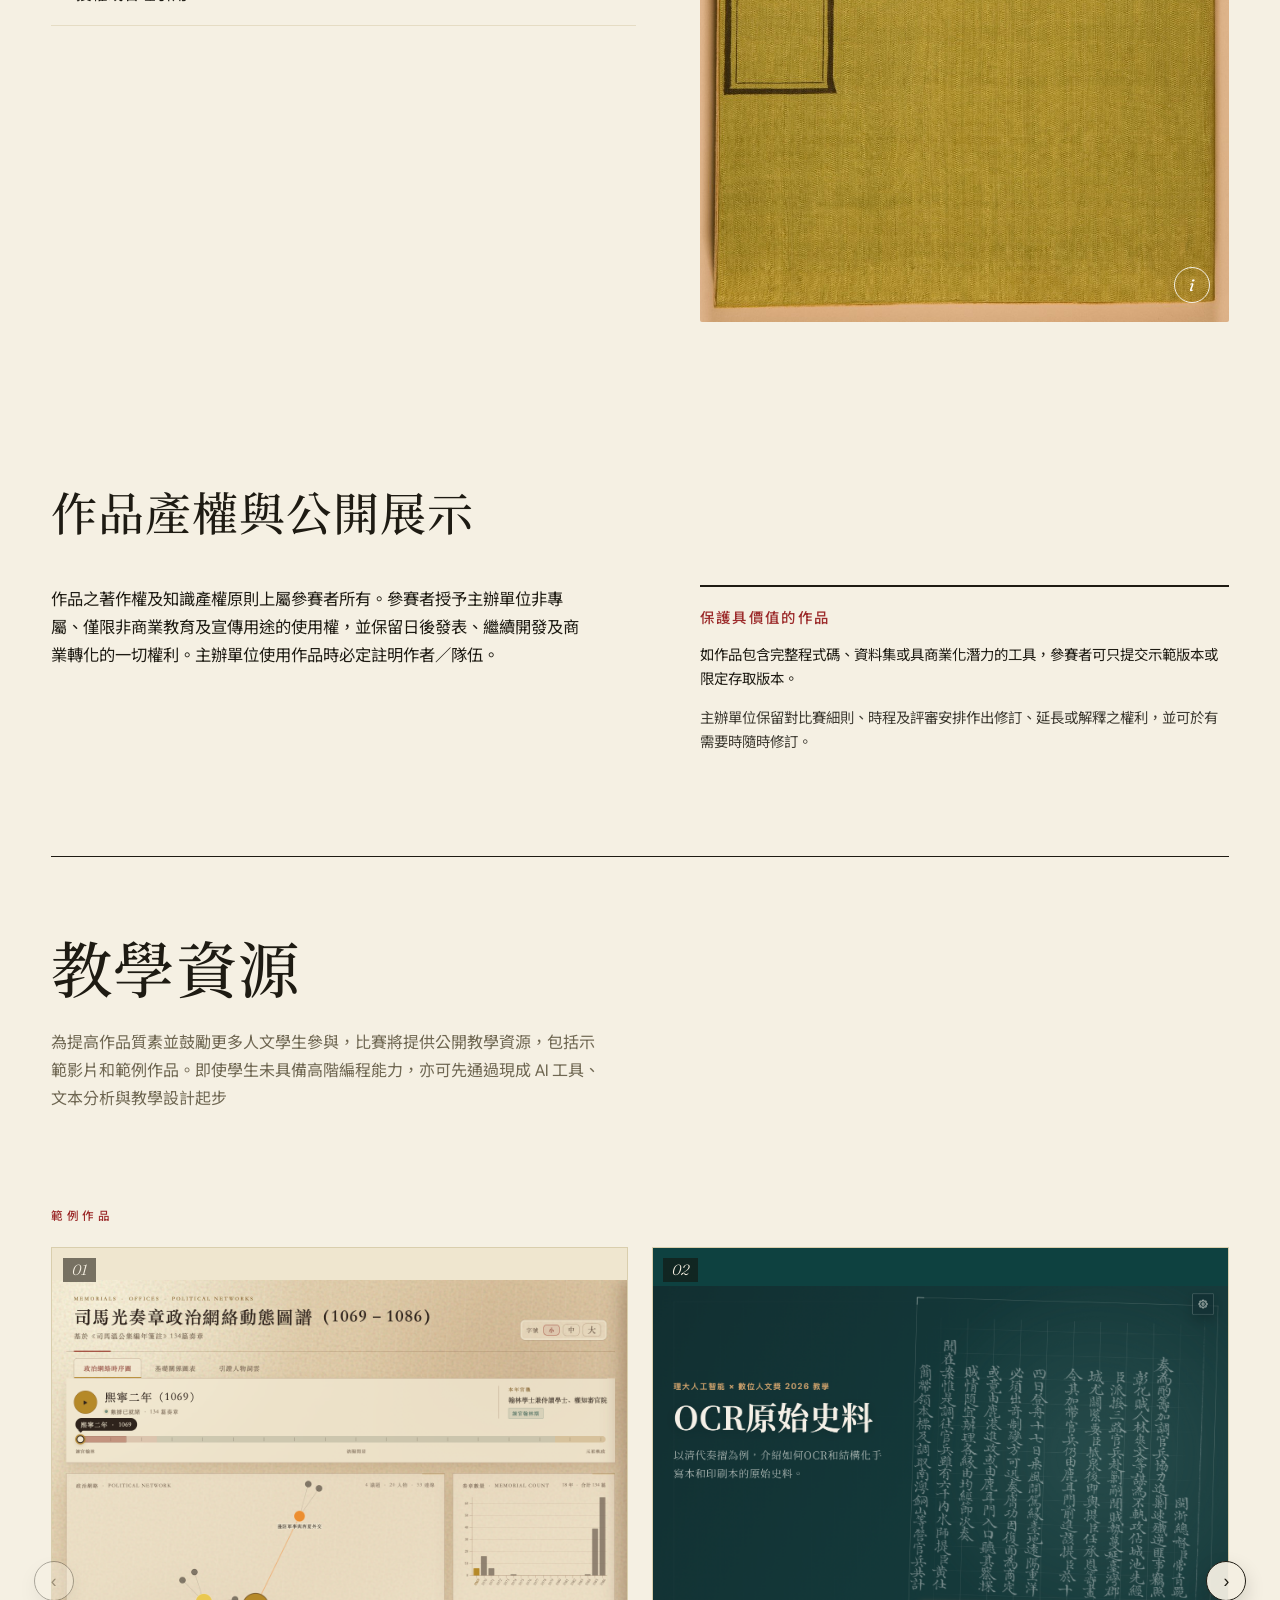
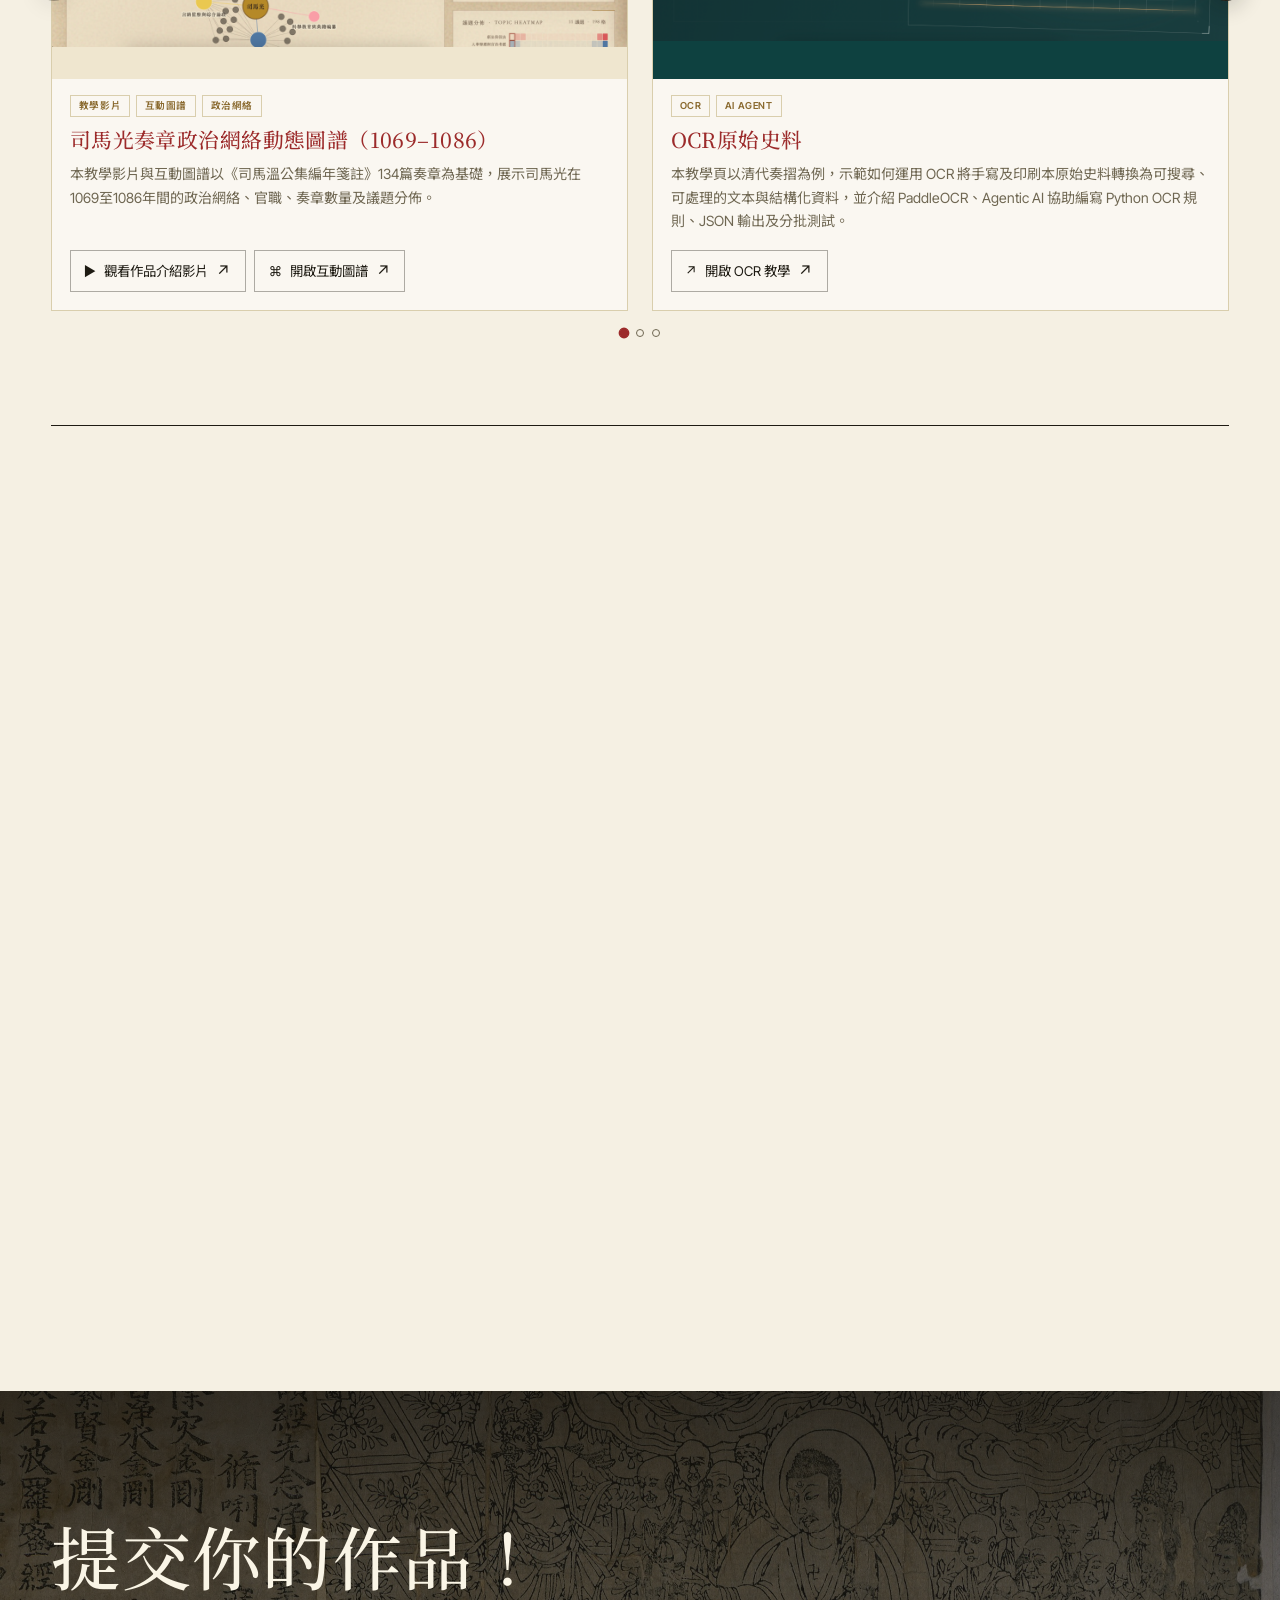
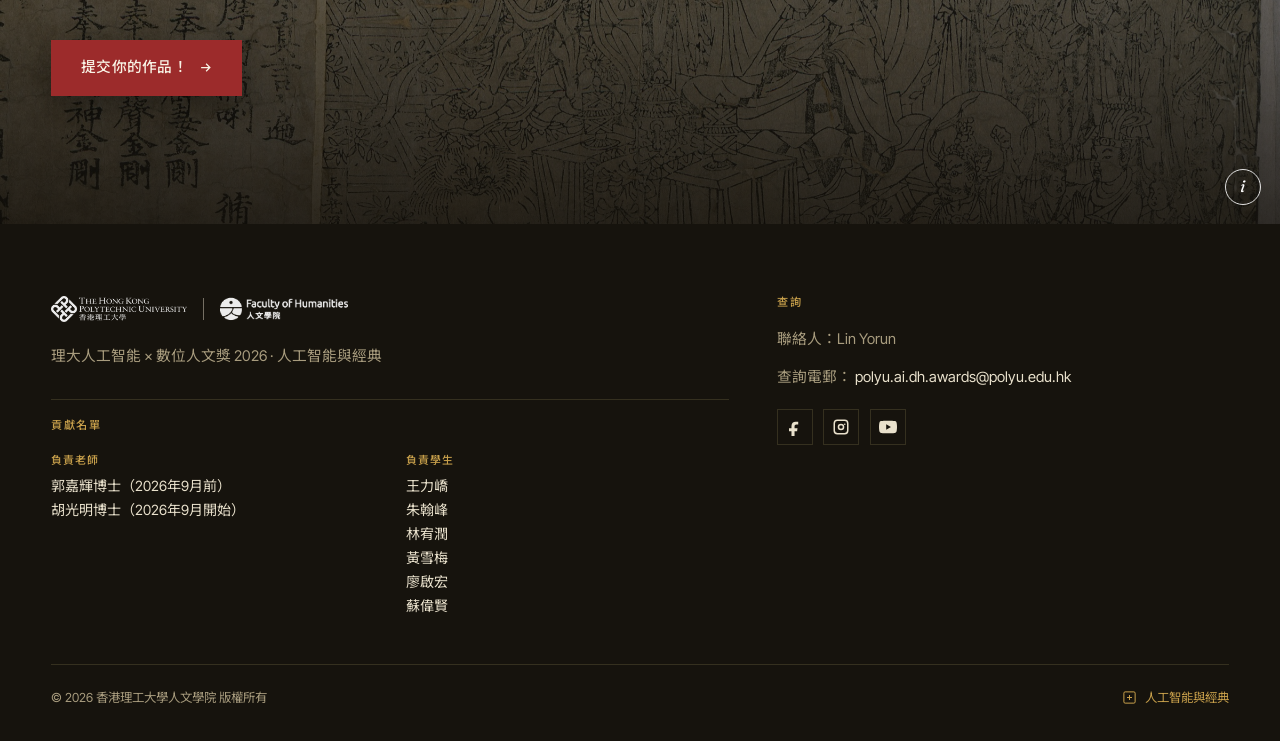
==== commit 34e139fd: "Update footer contributor list" ====
--- a/website/index.html
+++ b/website/index.html
@@ -523,6 +523,13 @@
   .foot-logos .polyu-logo{height:26px}
   .foot-logos .faculty-logo{height:26px}
   .foot-logos .divider{width:1px;height:22px;background:rgba(233,225,204,.45)}
+  .foot-contributions{margin-top:1.8rem;padding-top:1.2rem;border-top:1px solid var(--dark-line)}
+  .foot-contributions h4{margin-bottom:.85rem}
+  .foot-contribution-groups{display:grid;grid-template-columns:repeat(2,minmax(0,1fr));gap:1rem 2rem}
+  .foot-contribution-group h5{margin:0 0 .35rem;color:#c8a04b;font-family:"Inter Tight","Noto Sans TC",sans-serif;font-size:.68rem;font-weight:500;letter-spacing:.16em;text-transform:uppercase}
+  .lang-zh .foot-contribution-group h5{font-family:"Noto Sans TC",sans-serif;letter-spacing:.1em}
+  .foot-contribution-group ul{display:grid;gap:.18rem;list-style:none;margin:0;padding:0;color:var(--dark-text);font-size:.88rem;line-height:1.5}
+  @media (max-width:520px){.foot-contribution-groups{grid-template-columns:1fr}}
   .foot-links{list-style:none;padding:0;margin:0;display:grid;gap:.75rem;font-size:.92rem}
   .social-links{display:flex;align-items:center;gap:.65rem;margin-top:1.2rem}
   .social-links a{display:grid;place-items:center;width:36px;height:36px;border:1px solid var(--dark-line);color:var(--dark-text);transition:color .2s,border-color .2s,background .2s}
@@ -955,8 +962,8 @@
 
     <div class="timeline block-gap reveal">
       <div class="tl-item key"><div class="tl-when"><span class="en-only">31 Dec 2026</span><span class="zh-only">2026年12月31日</span></div><div class="tl-what no-green-copy"><span class="en-only">First-round submission deadline.</span><span class="zh-only">截止提交初賽作品</span></div></div>
-      <div class="tl-item"><div class="tl-when"><span class="en-only">Early Jan 2027</span><span class="zh-only">2027年1月上旬</span></div><div class="tl-what no-green-copy"><span class="en-only">Shortlist announced and final presentation arrangements released.</span><span class="zh-only">公布入圍名單及決賽安排</span></div></div>
-      <div class="tl-item key"><div class="tl-when"><span class="en-only">Mid Jan 2027</span><span class="zh-only">2027年1月中旬</span></div><div class="tl-what no-green-copy"><span class="en-only">Final presentation &amp; award ceremony.</span><span class="zh-only">決賽及頒獎典禮</span></div></div>
+      <div class="tl-item"><div class="tl-when"><span class="en-only">Jan 2027</span><span class="zh-only">2027年1月</span></div><div class="tl-what no-green-copy"><span class="en-only">Shortlist announced and final presentation arrangements released.</span><span class="zh-only">公布入圍名單及決賽安排</span></div></div>
+      <div class="tl-item key"><div class="tl-when"><span class="en-only">Mid Jan 2027</span><span class="zh-only">2027年1月中</span></div><div class="tl-what no-green-copy"><span class="en-only">Final presentation &amp; award ceremony.</span><span class="zh-only">決賽及頒獎典禮</span></div></div>
     </div>
   </div>
 </section>
@@ -1456,6 +1463,41 @@
           </a>
         </div>
         <p><span class="en-only">PolyU AI × Digital Humanities Awards 2026 · AI &amp; Classics</span><span class="zh-only">理大人工智能 × 數位人文獎 2026 · 人工智能與經典</span></p>
+        <div class="foot-contributions" aria-labelledby="footer-contributions-title">
+          <h4 id="footer-contributions-title"><span class="en-only">Contributors</span><span class="zh-only">貢獻名單</span></h4>
+          <div class="foot-contribution-groups">
+            <section class="foot-contribution-group">
+              <h5><span class="en-only">Faculty in charge</span><span class="zh-only">負責老師</span></h5>
+              <ul class="en-only">
+                <li>Dr KWOK Ka Fai (before September 2026)</li>
+                <li>Dr HU Guangming (from September 2026)</li>
+              </ul>
+              <ul class="zh-only">
+                <li>郭嘉輝博士（2026年9月前）</li>
+                <li>胡光明博士（2026年9月開始）</li>
+              </ul>
+            </section>
+            <section class="foot-contribution-group">
+              <h5><span class="en-only">Student contributors</span><span class="zh-only">負責學生</span></h5>
+              <ul class="en-only">
+                <li>Wong Lik Kiu</li>
+                <li>Zhu Hangfeng</li>
+                <li>Lin Yourun</li>
+                <li>Xuemei Huang</li>
+                <li>Liu Kai Wang</li>
+                <li>So Wai Yin</li>
+              </ul>
+              <ul class="zh-only">
+                <li>王力嶠</li>
+                <li>朱翰峰</li>
+                <li>林宥潤</li>
+                <li>黃雪梅</li>
+                <li>廖啟宏</li>
+                <li>蘇偉賢</li>
+              </ul>
+            </section>
+          </div>
+        </div>
       </div>
       <div>
         <h4><span class="en-only">Enquiries</span><span class="zh-only">查詢</span></h4>
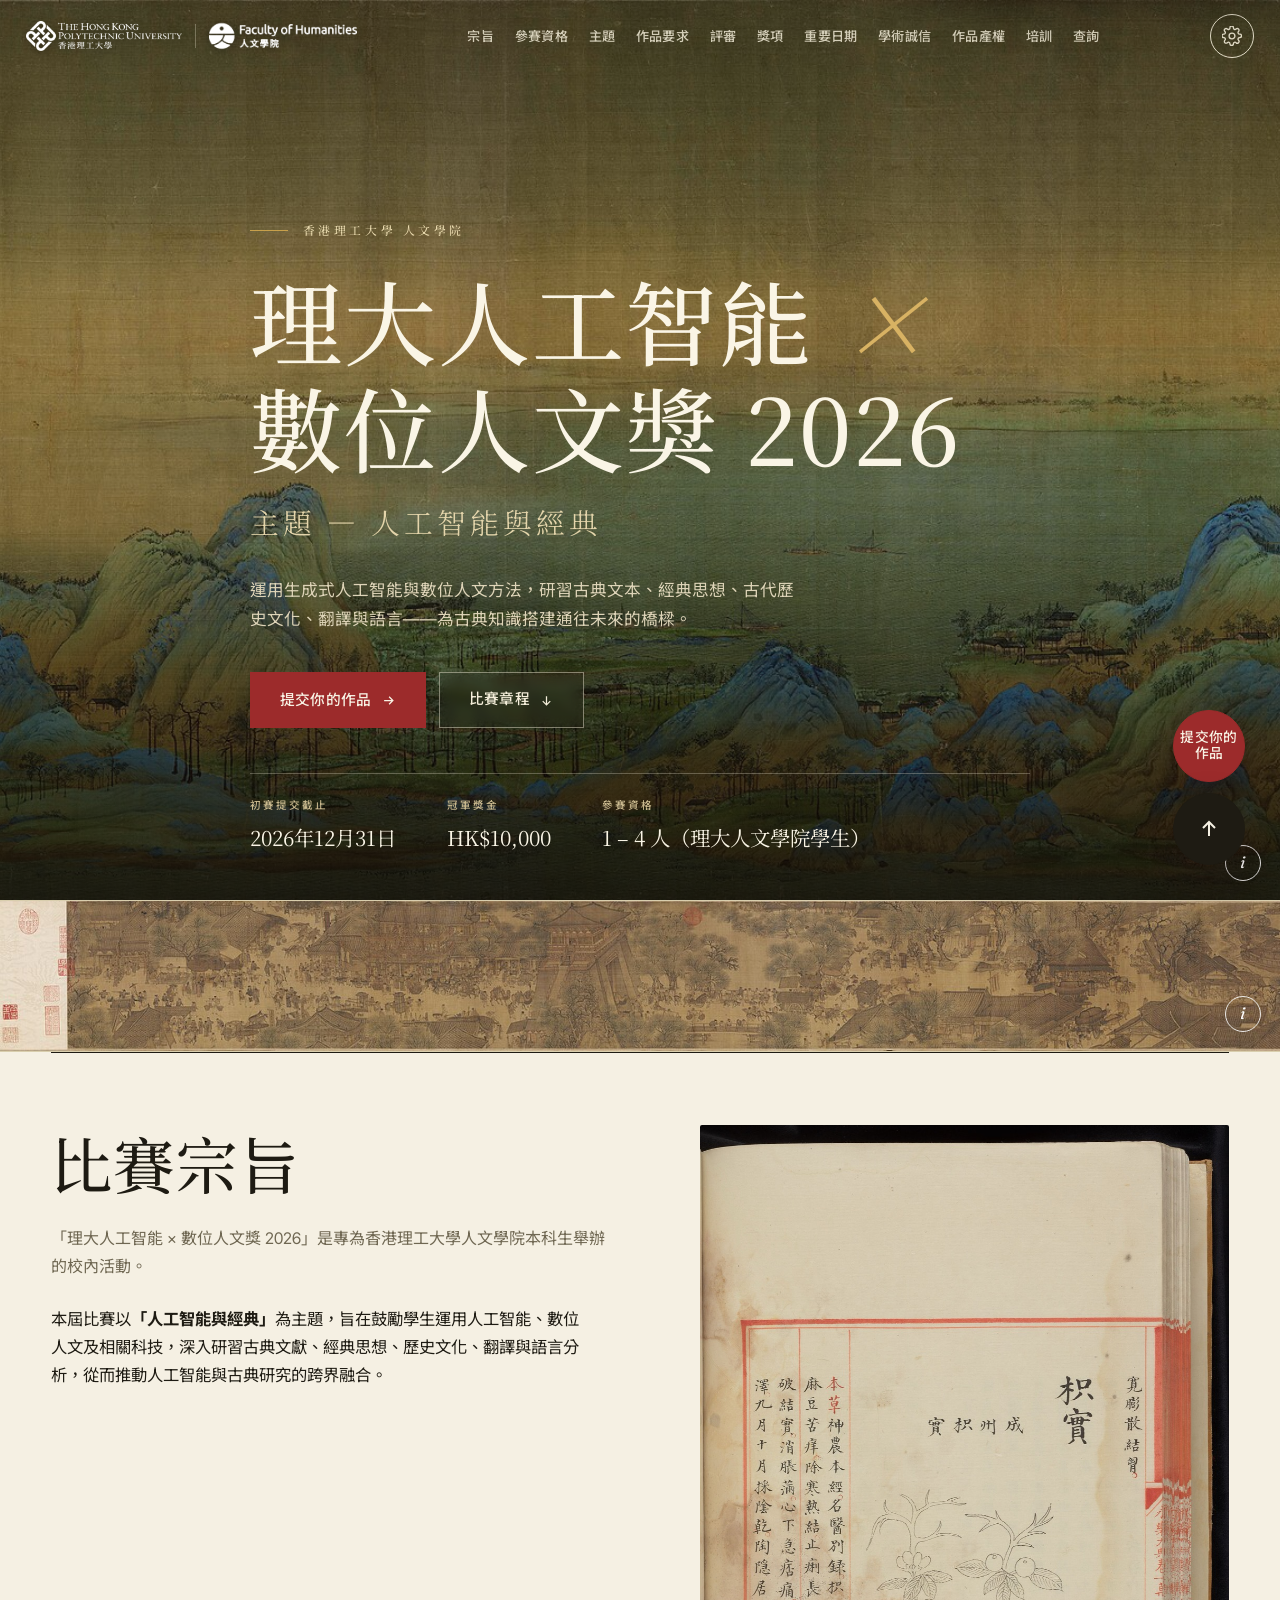
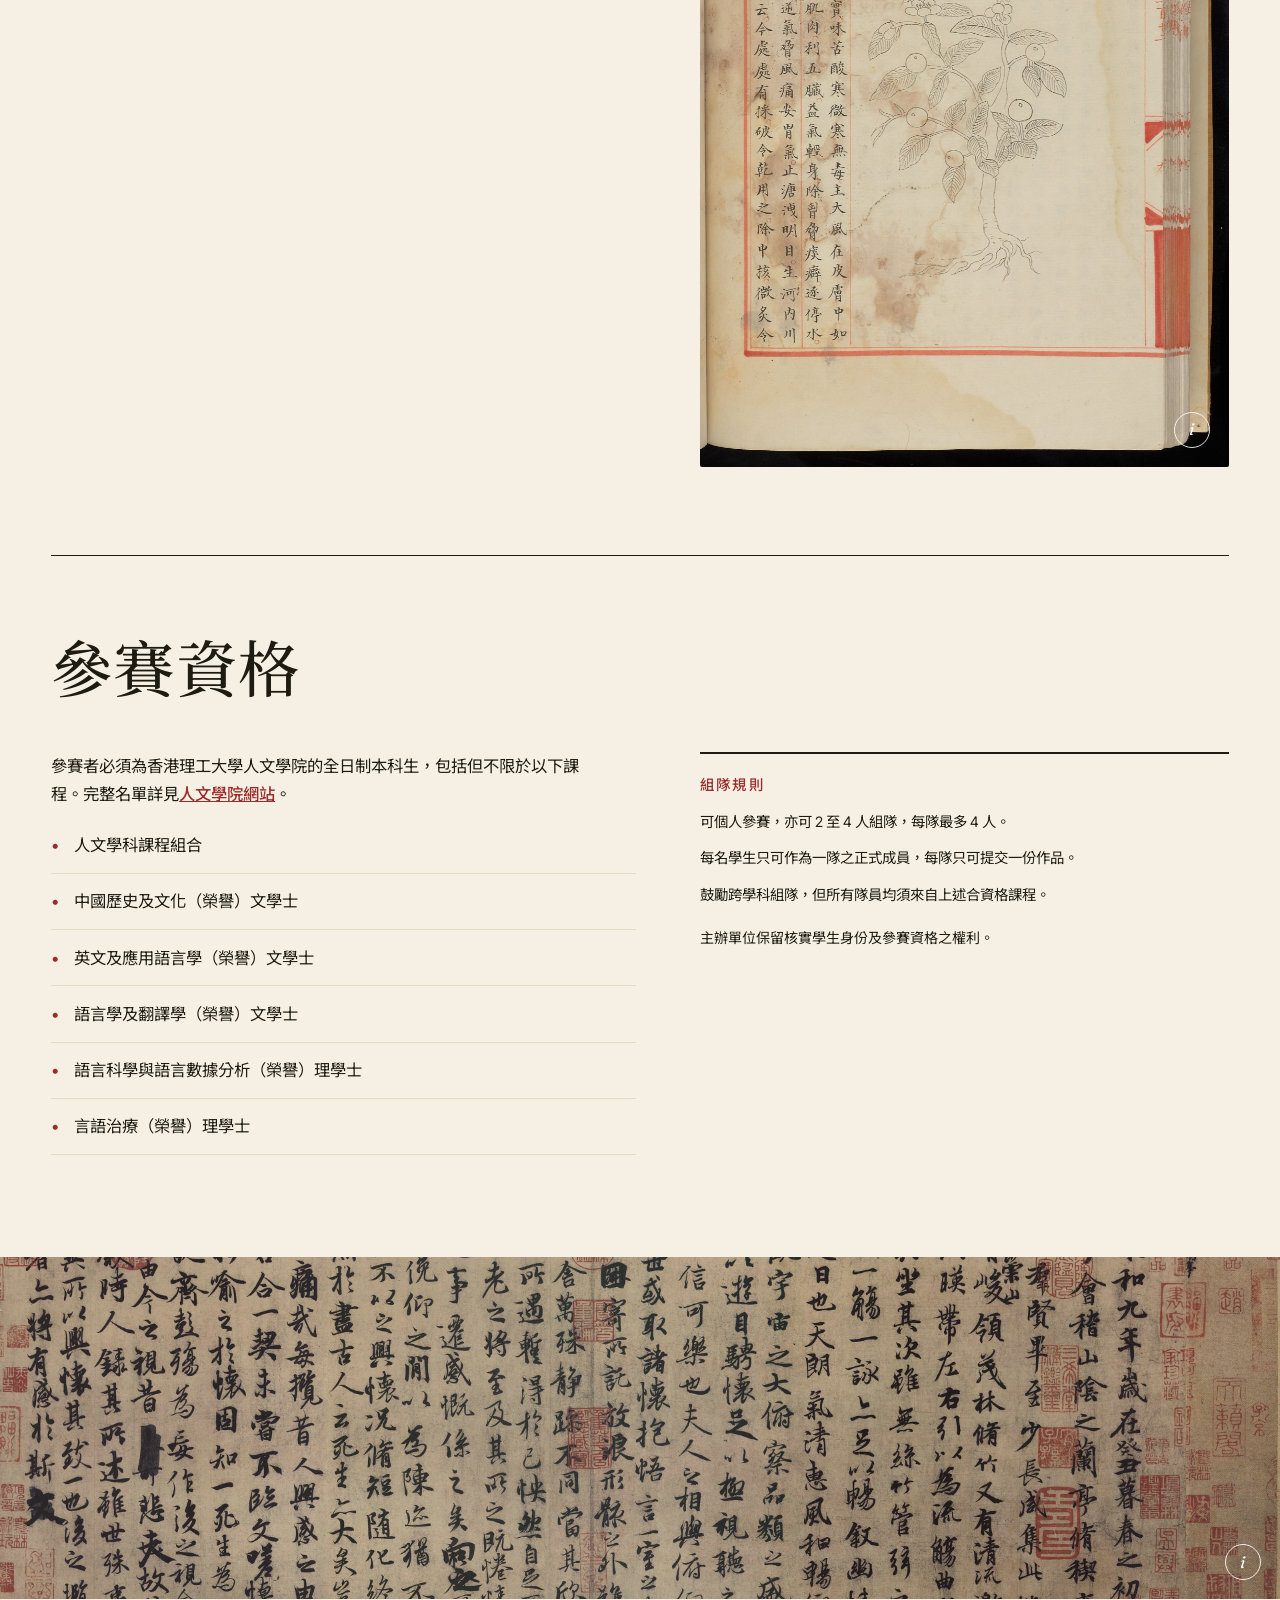
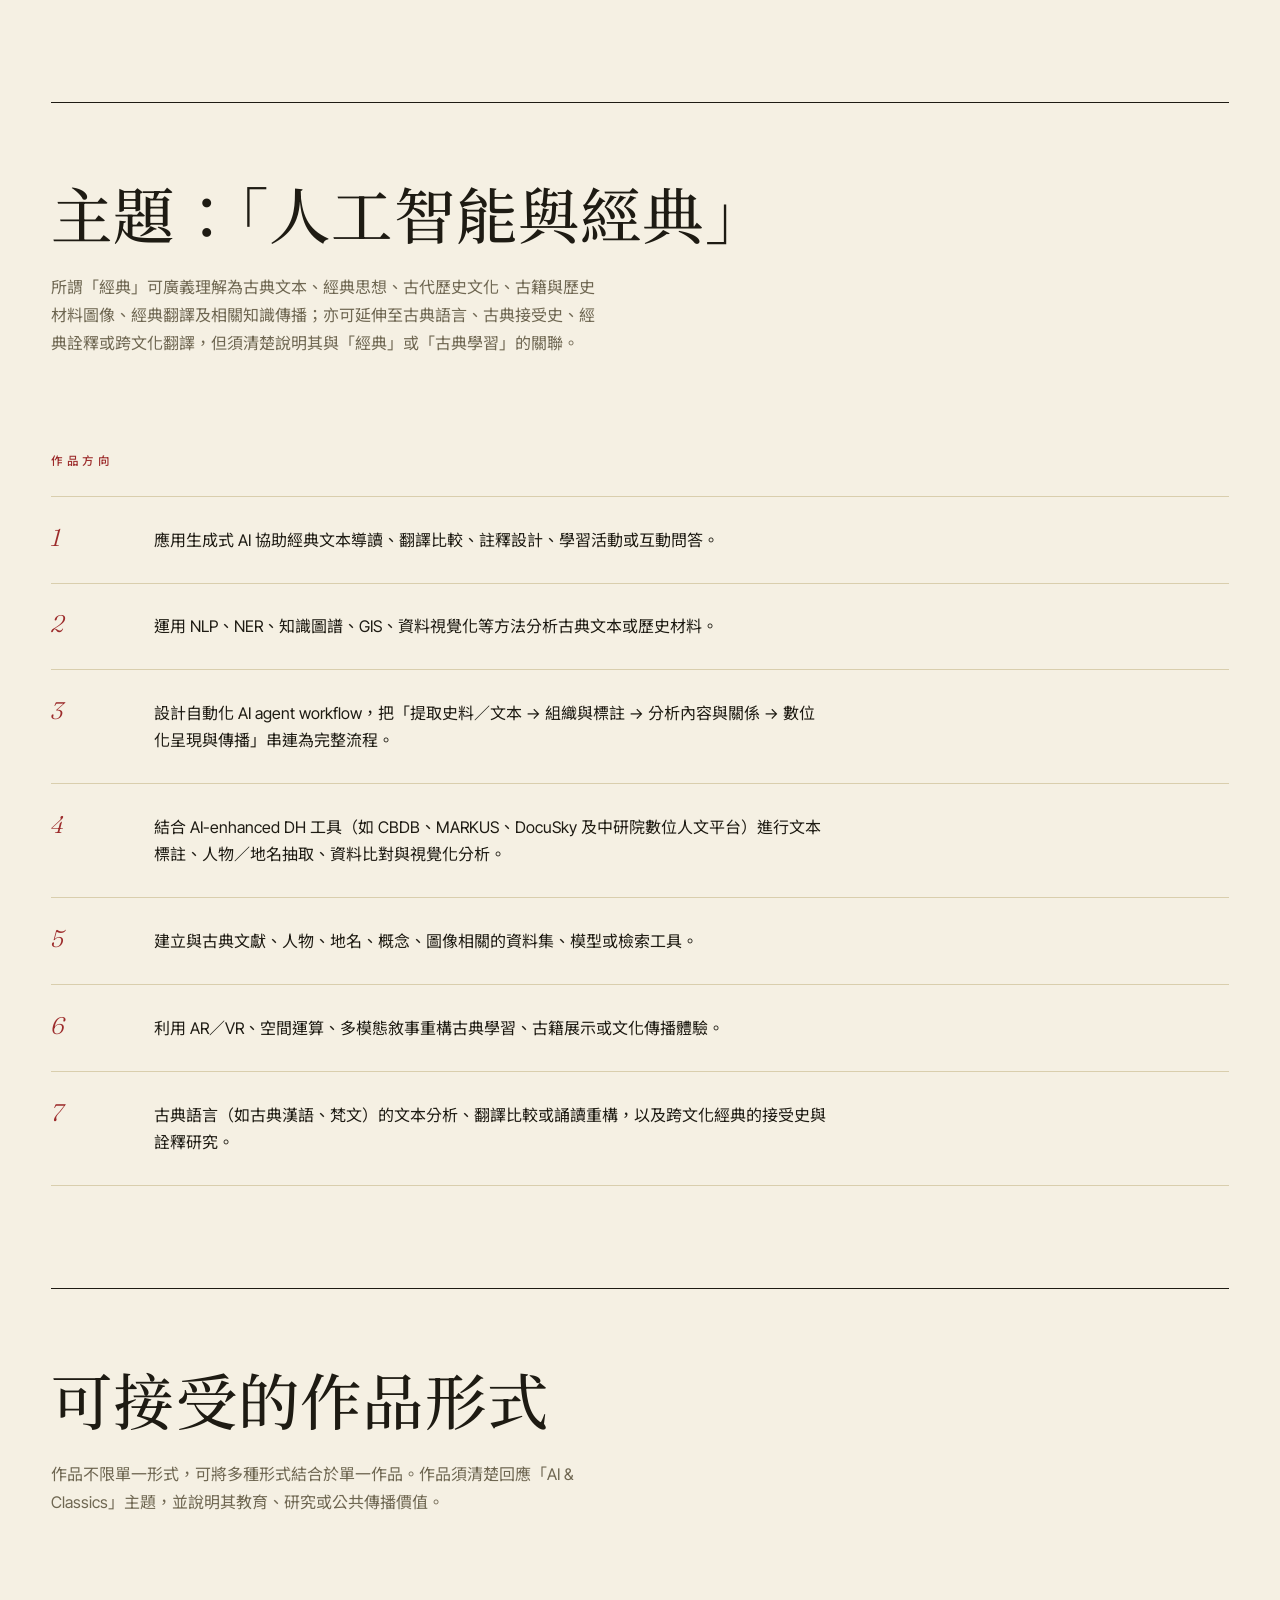
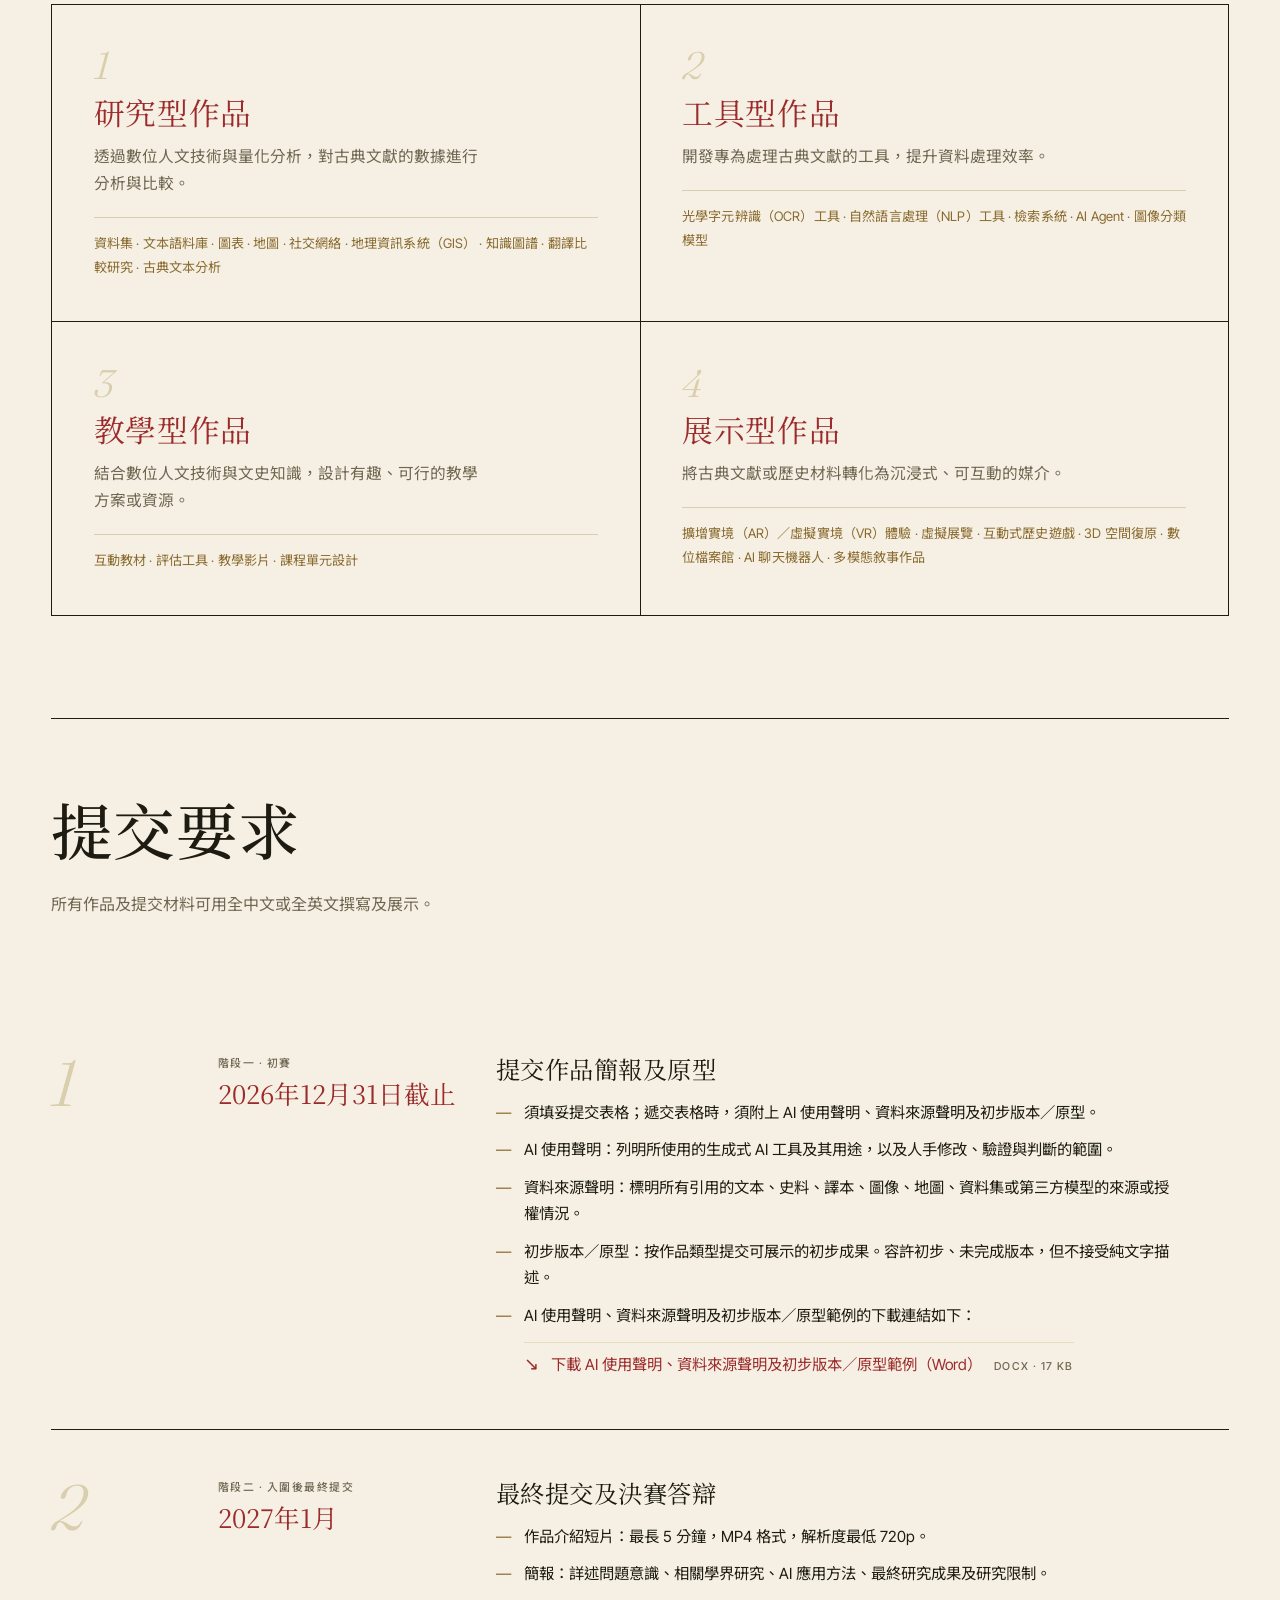
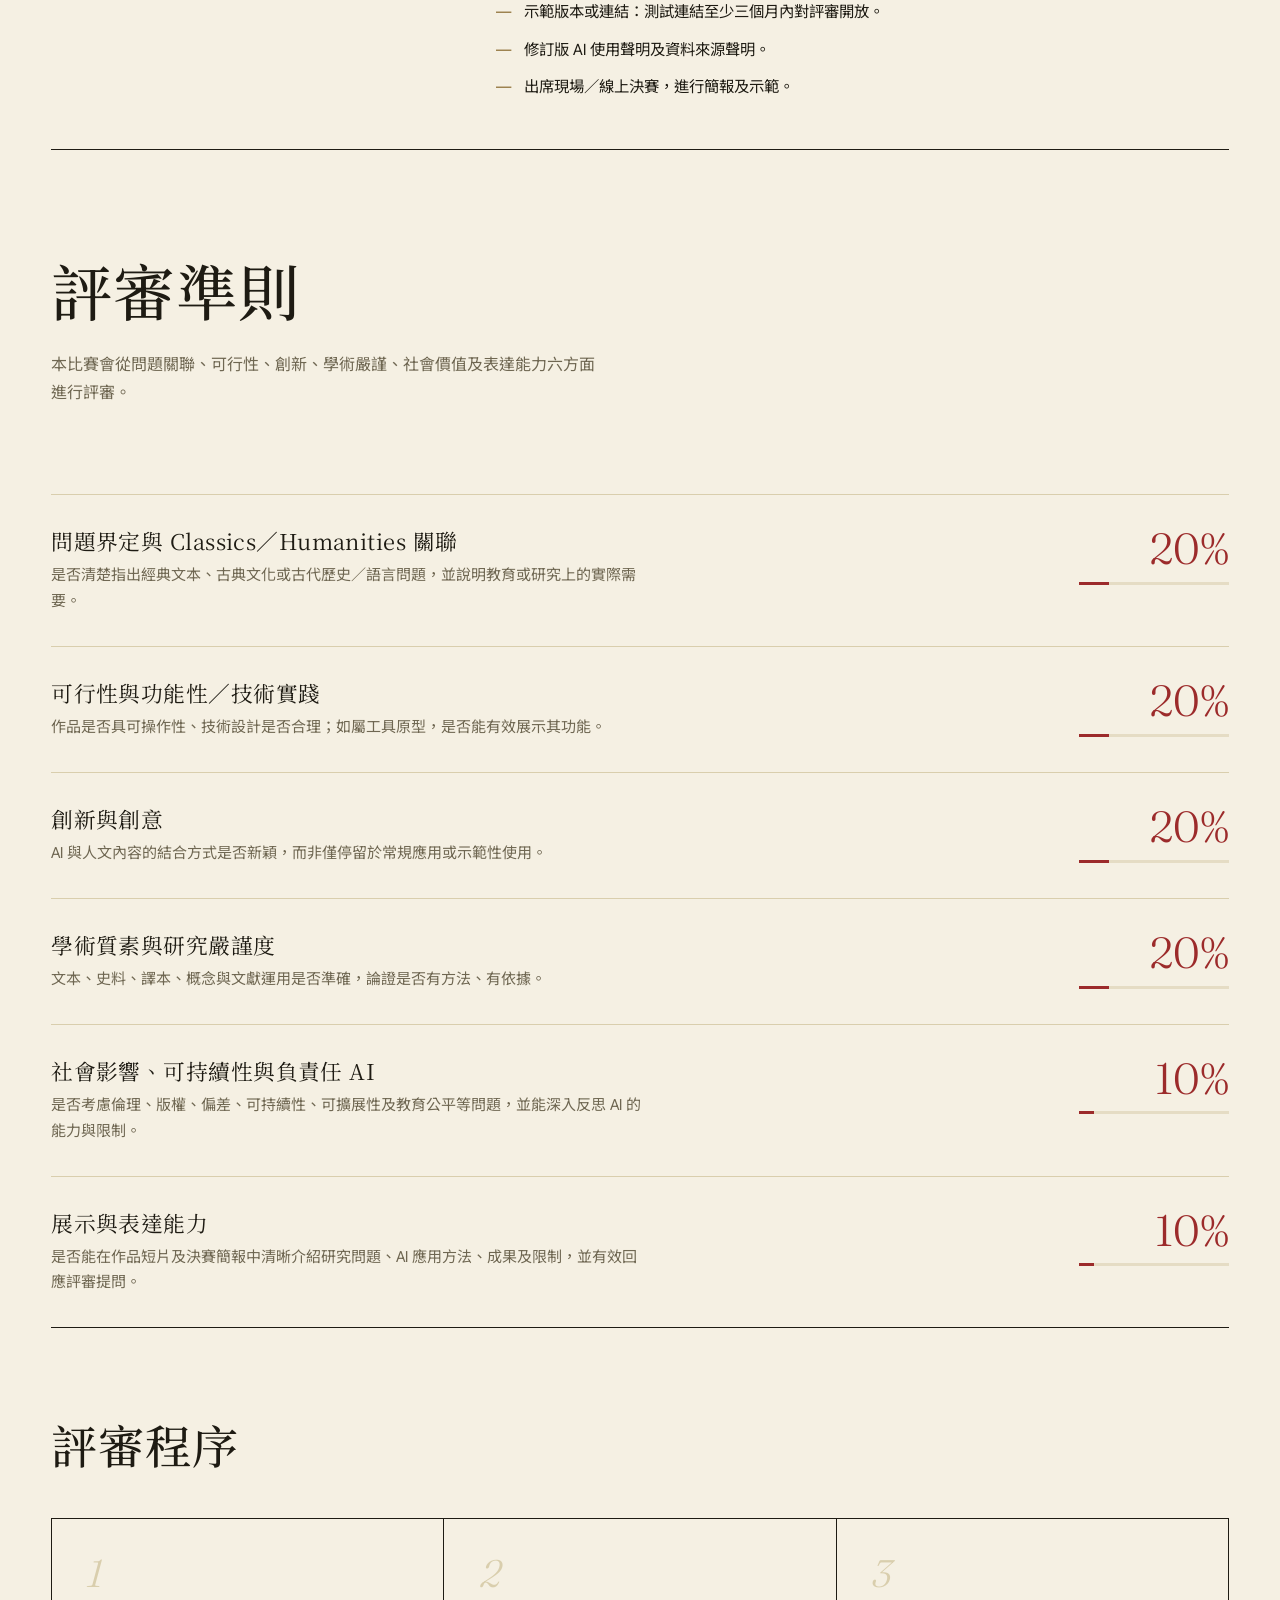
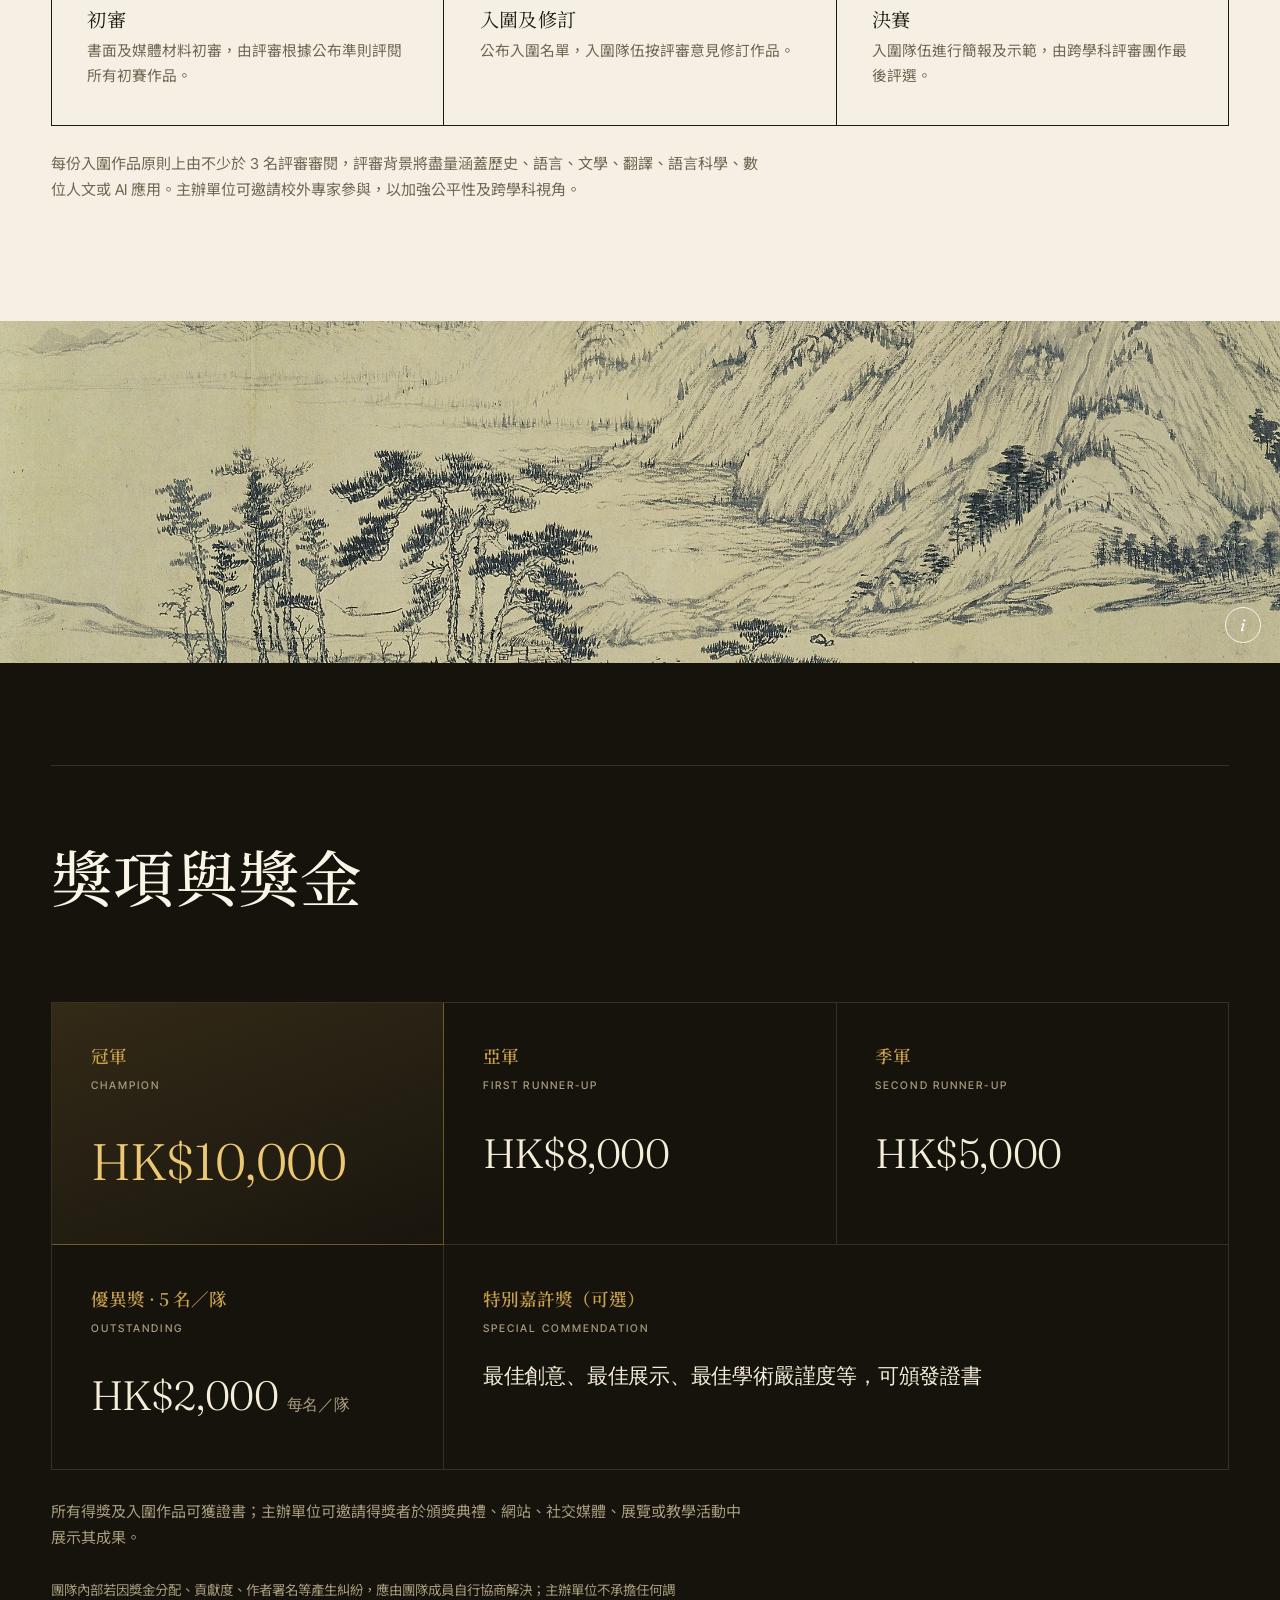
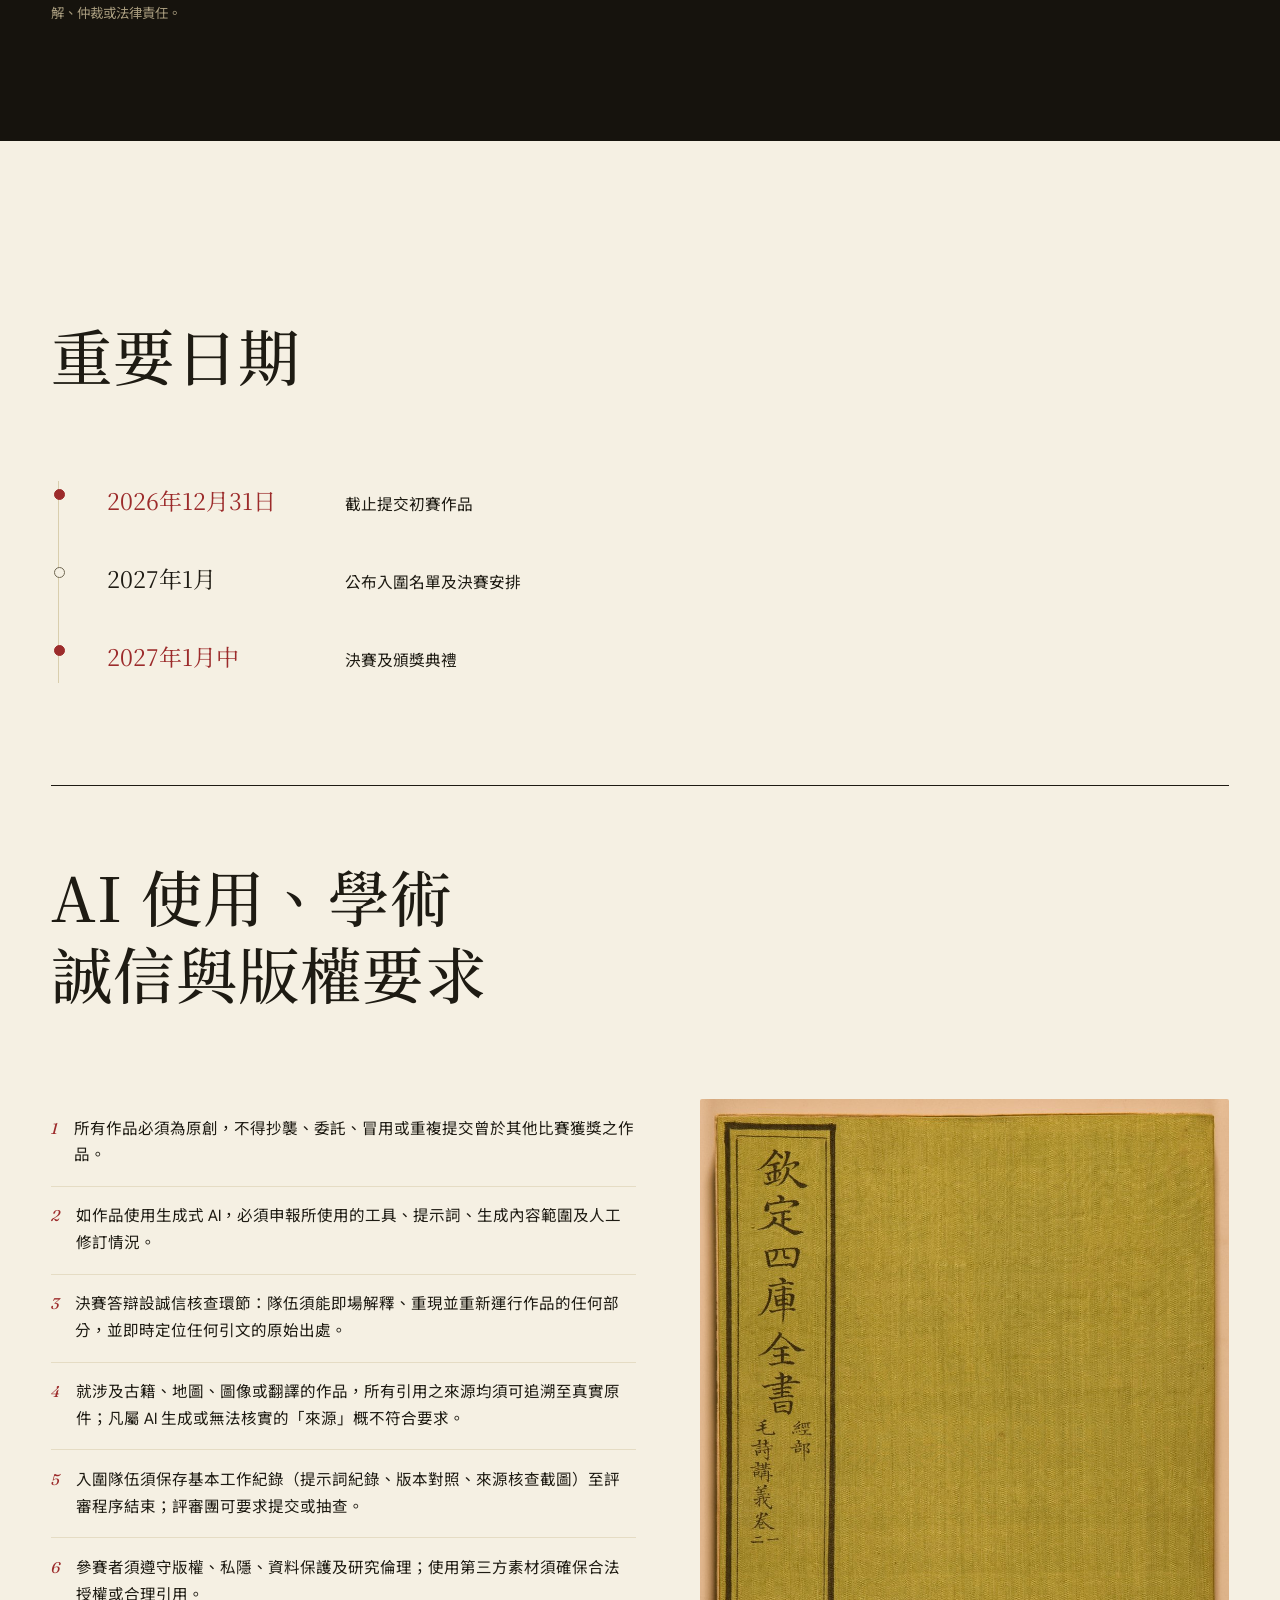
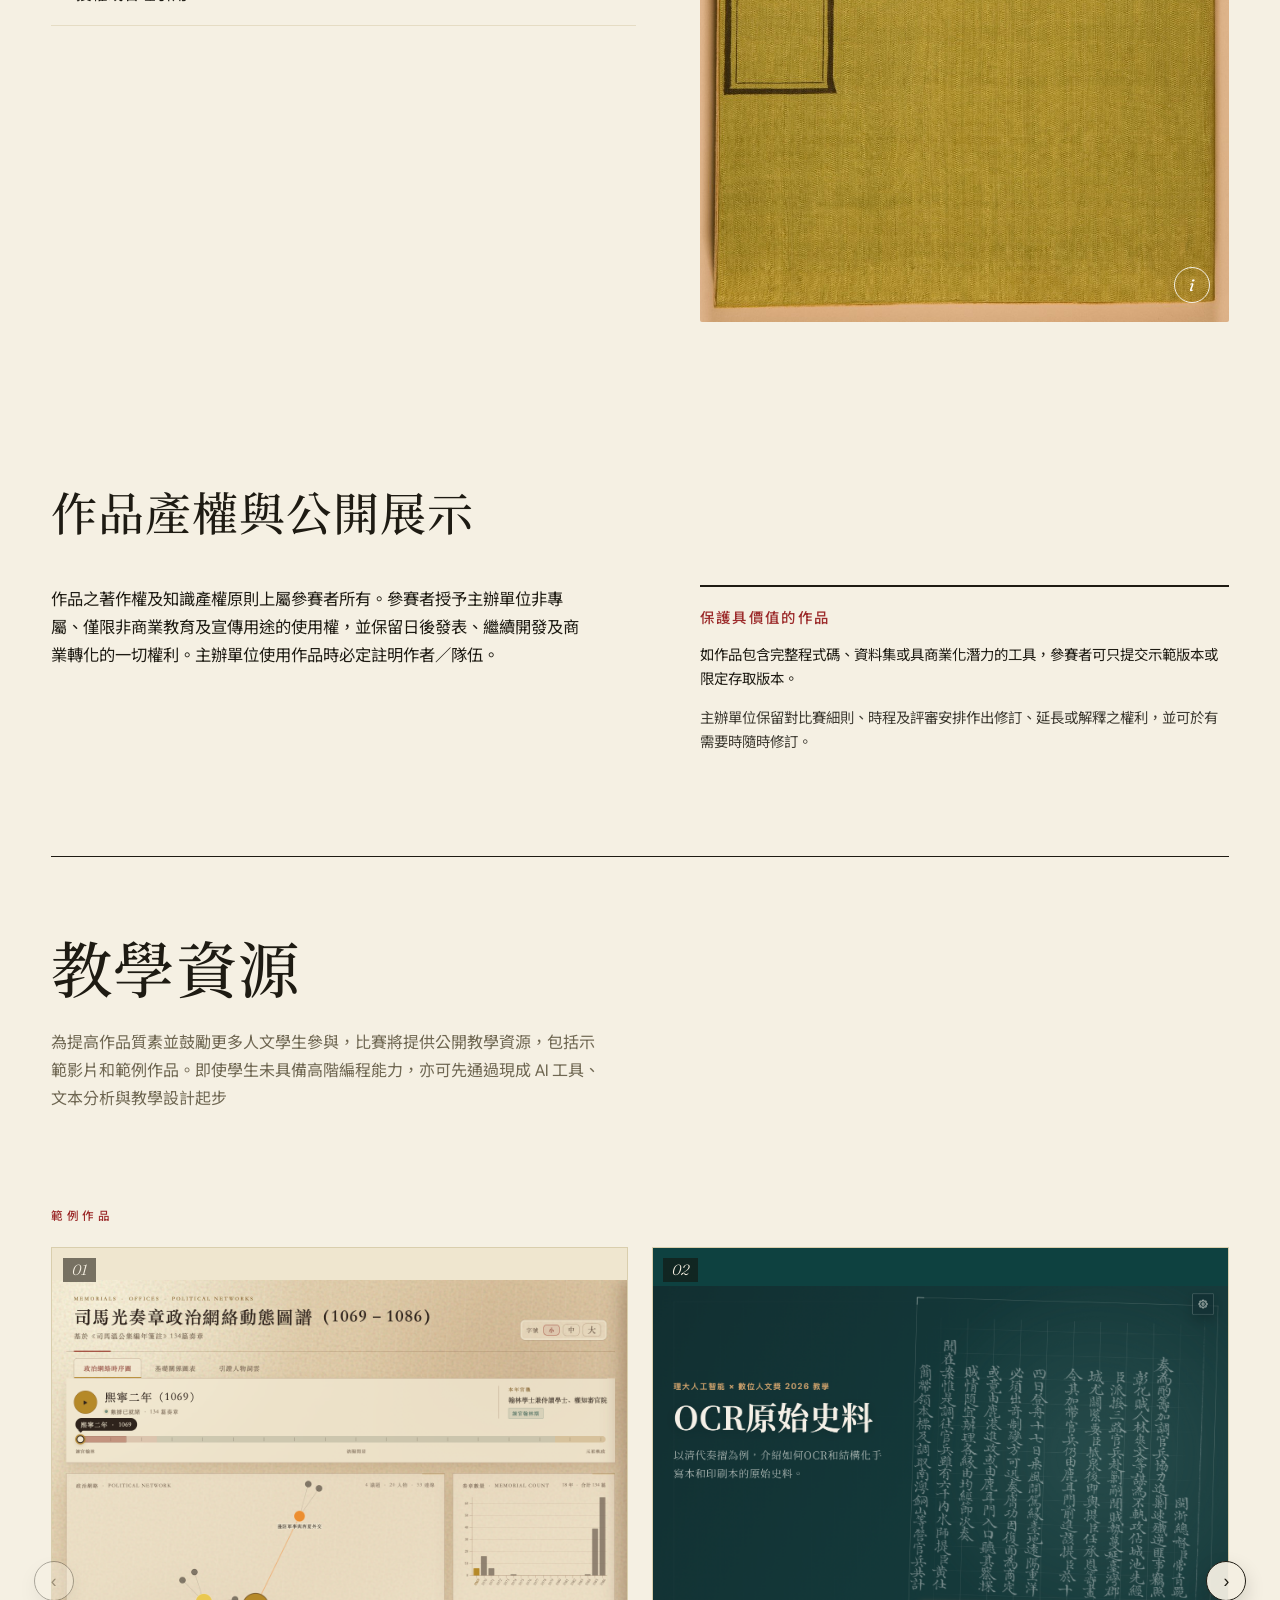
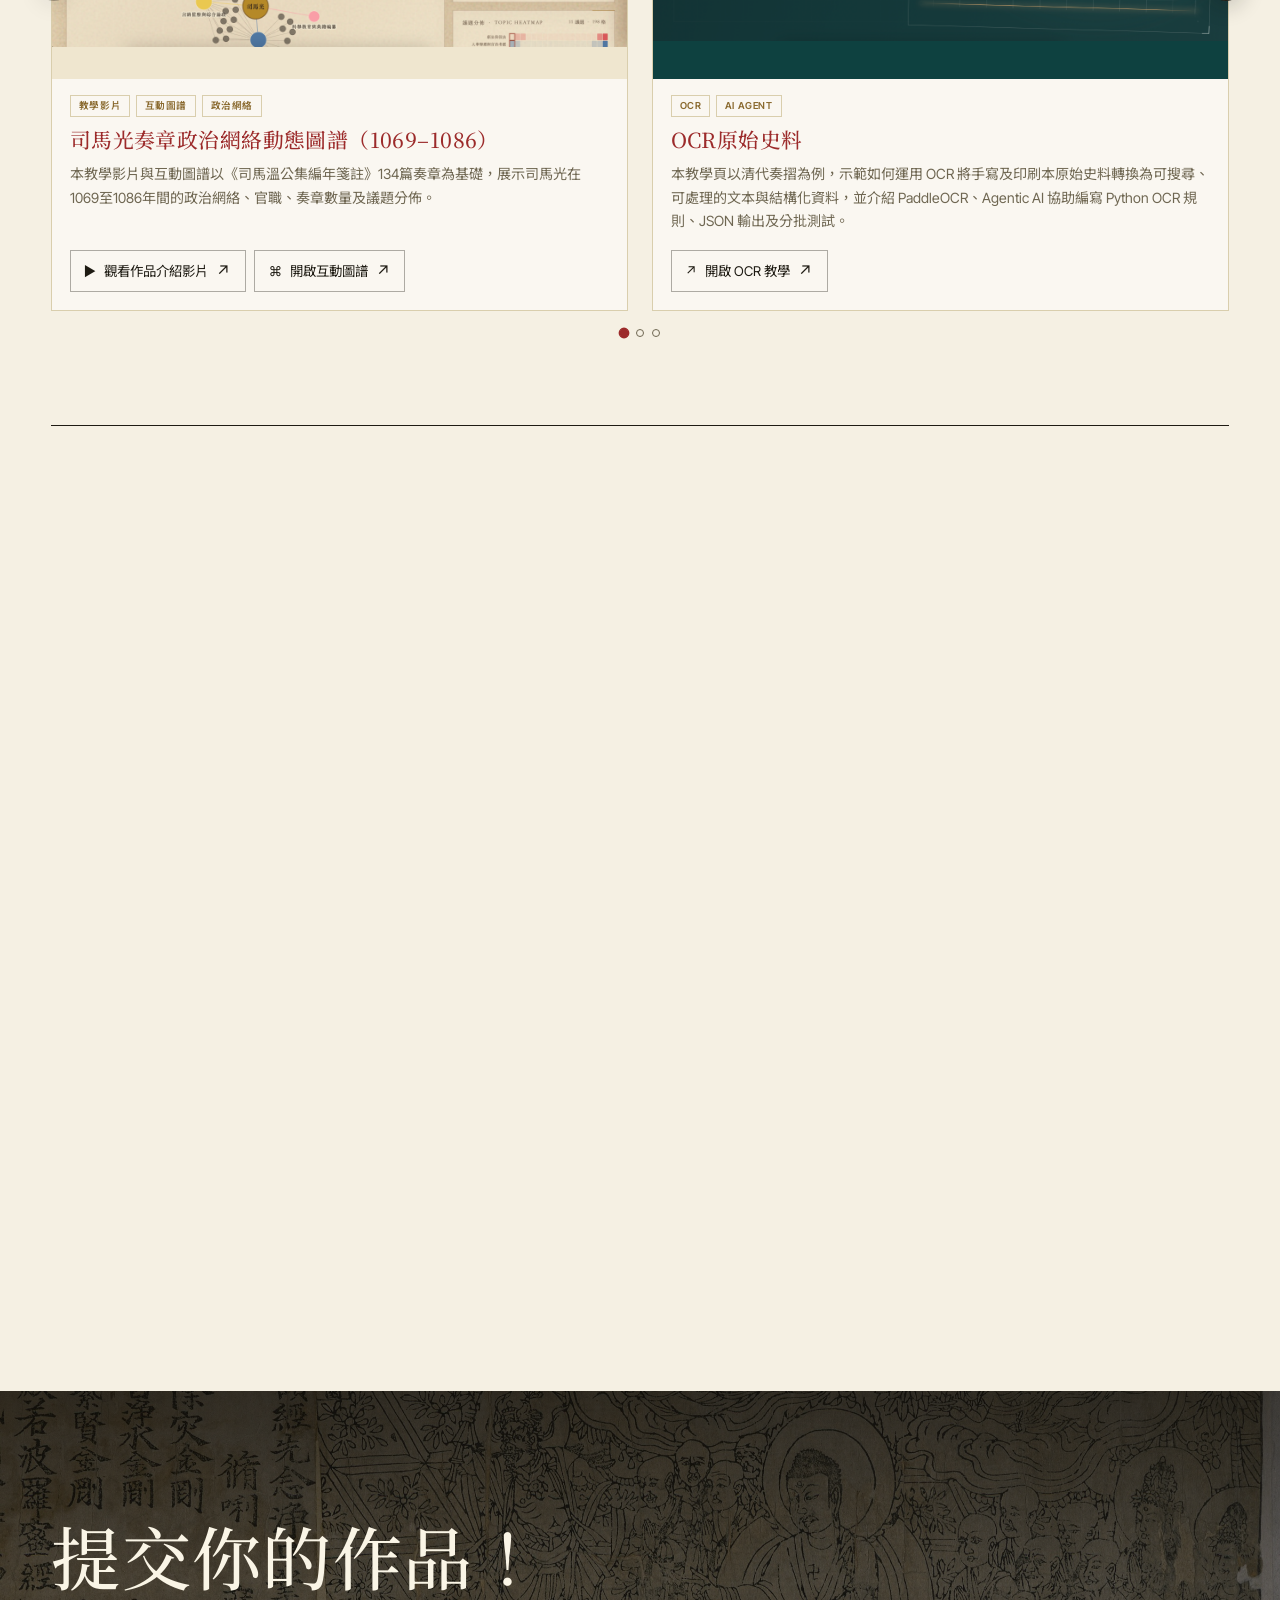
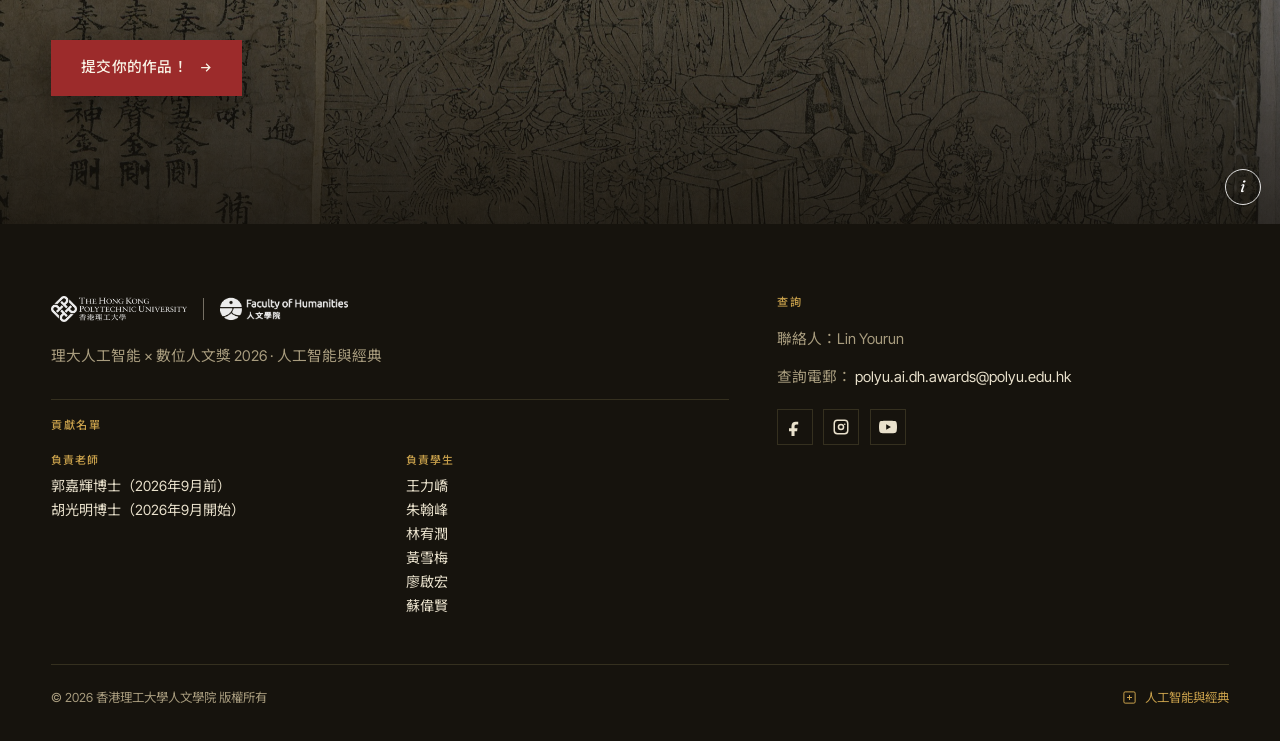
==== commit b23b7df3: "Correct footer contact person name" ====
--- a/website/index.html
+++ b/website/index.html
@@ -1502,7 +1502,7 @@
       <div>
         <h4><span class="en-only">Enquiries</span><span class="zh-only">查詢</span></h4>
         <ul class="foot-links">
-          <li><span class="en-only">Contact person: Lin Yorun</span><span class="zh-only">聯絡人：Lin Yorun</span></li>
+          <li><span class="en-only">Contact person: Lin Yourun</span><span class="zh-only">聯絡人：Lin Yourun</span></li>
           <li><span class="en-only">Enquiry email:</span><span class="zh-only">查詢電郵：</span> <a href="mailto:polyu.ai.dh.awards@polyu.edu.hk">polyu.ai.dh.awards@polyu.edu.hk</a></li>
         </ul>
         <div class="social-links" aria-label="Social media">
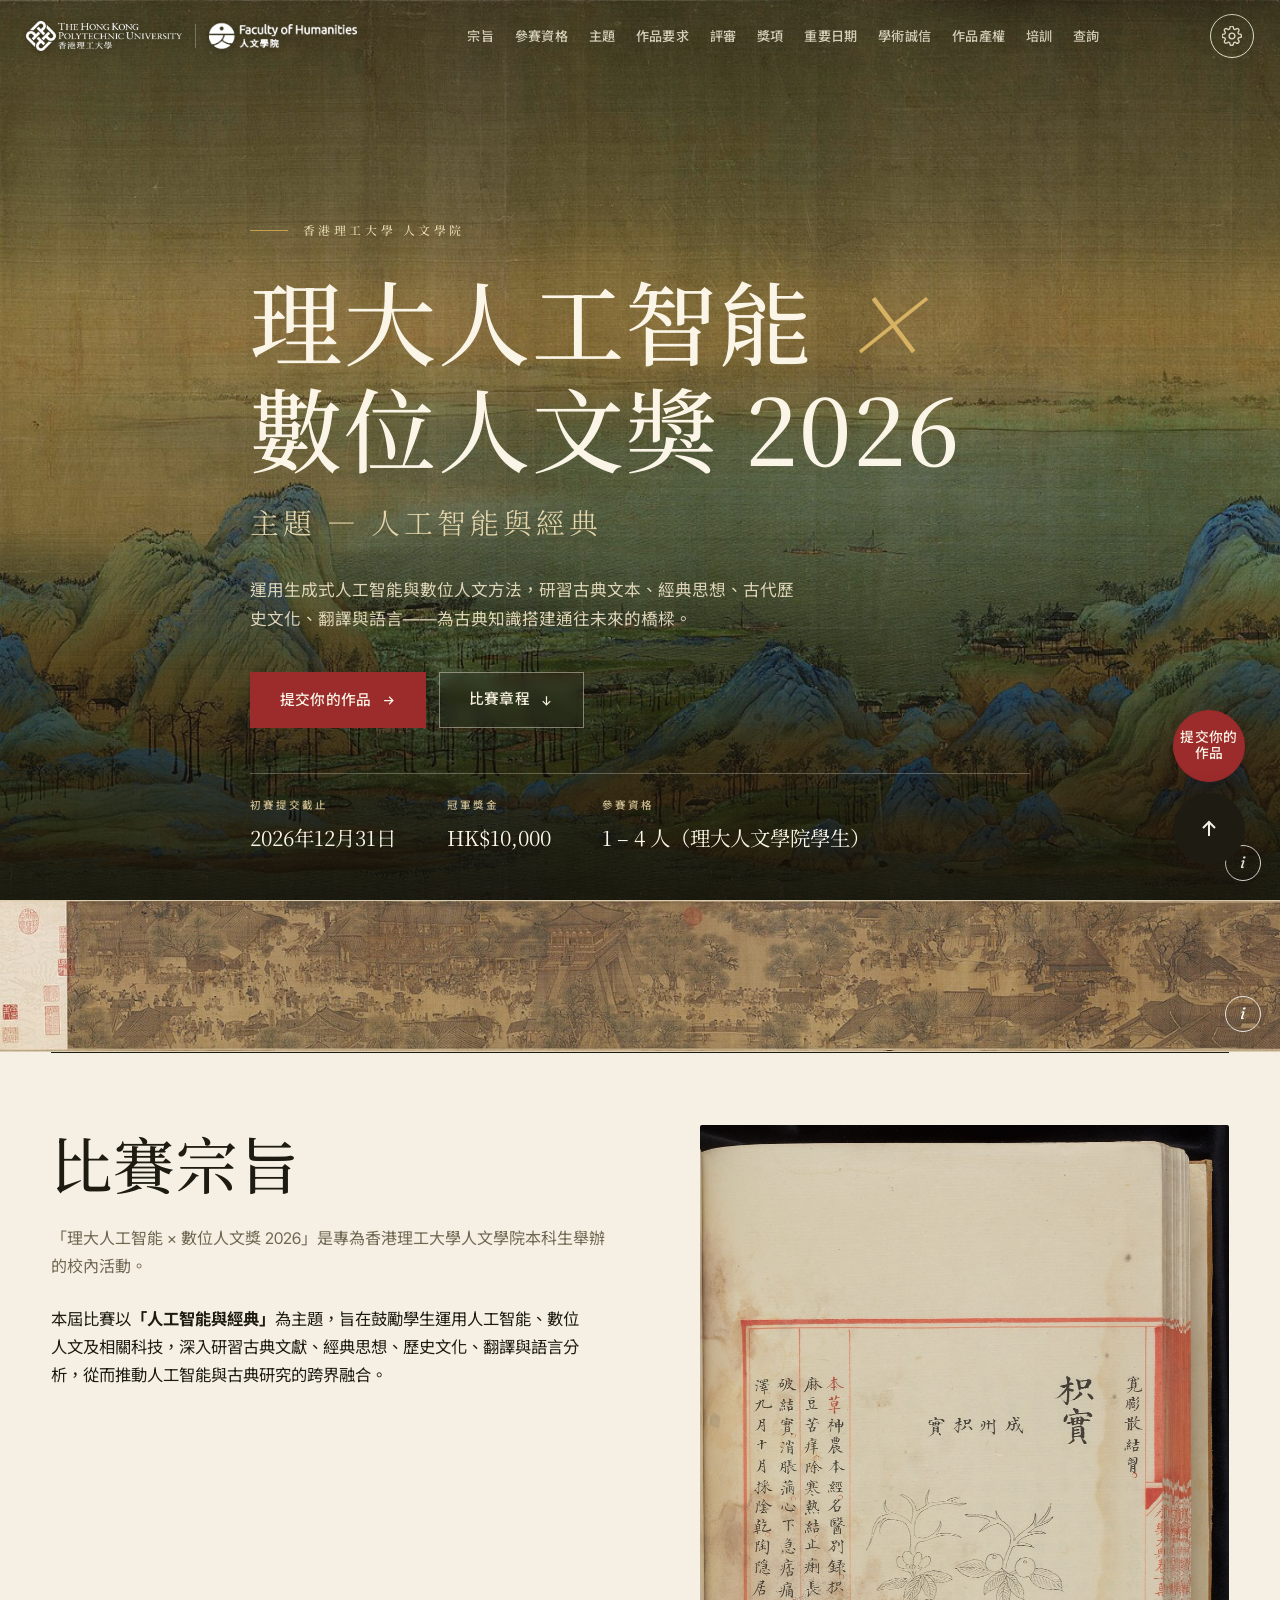
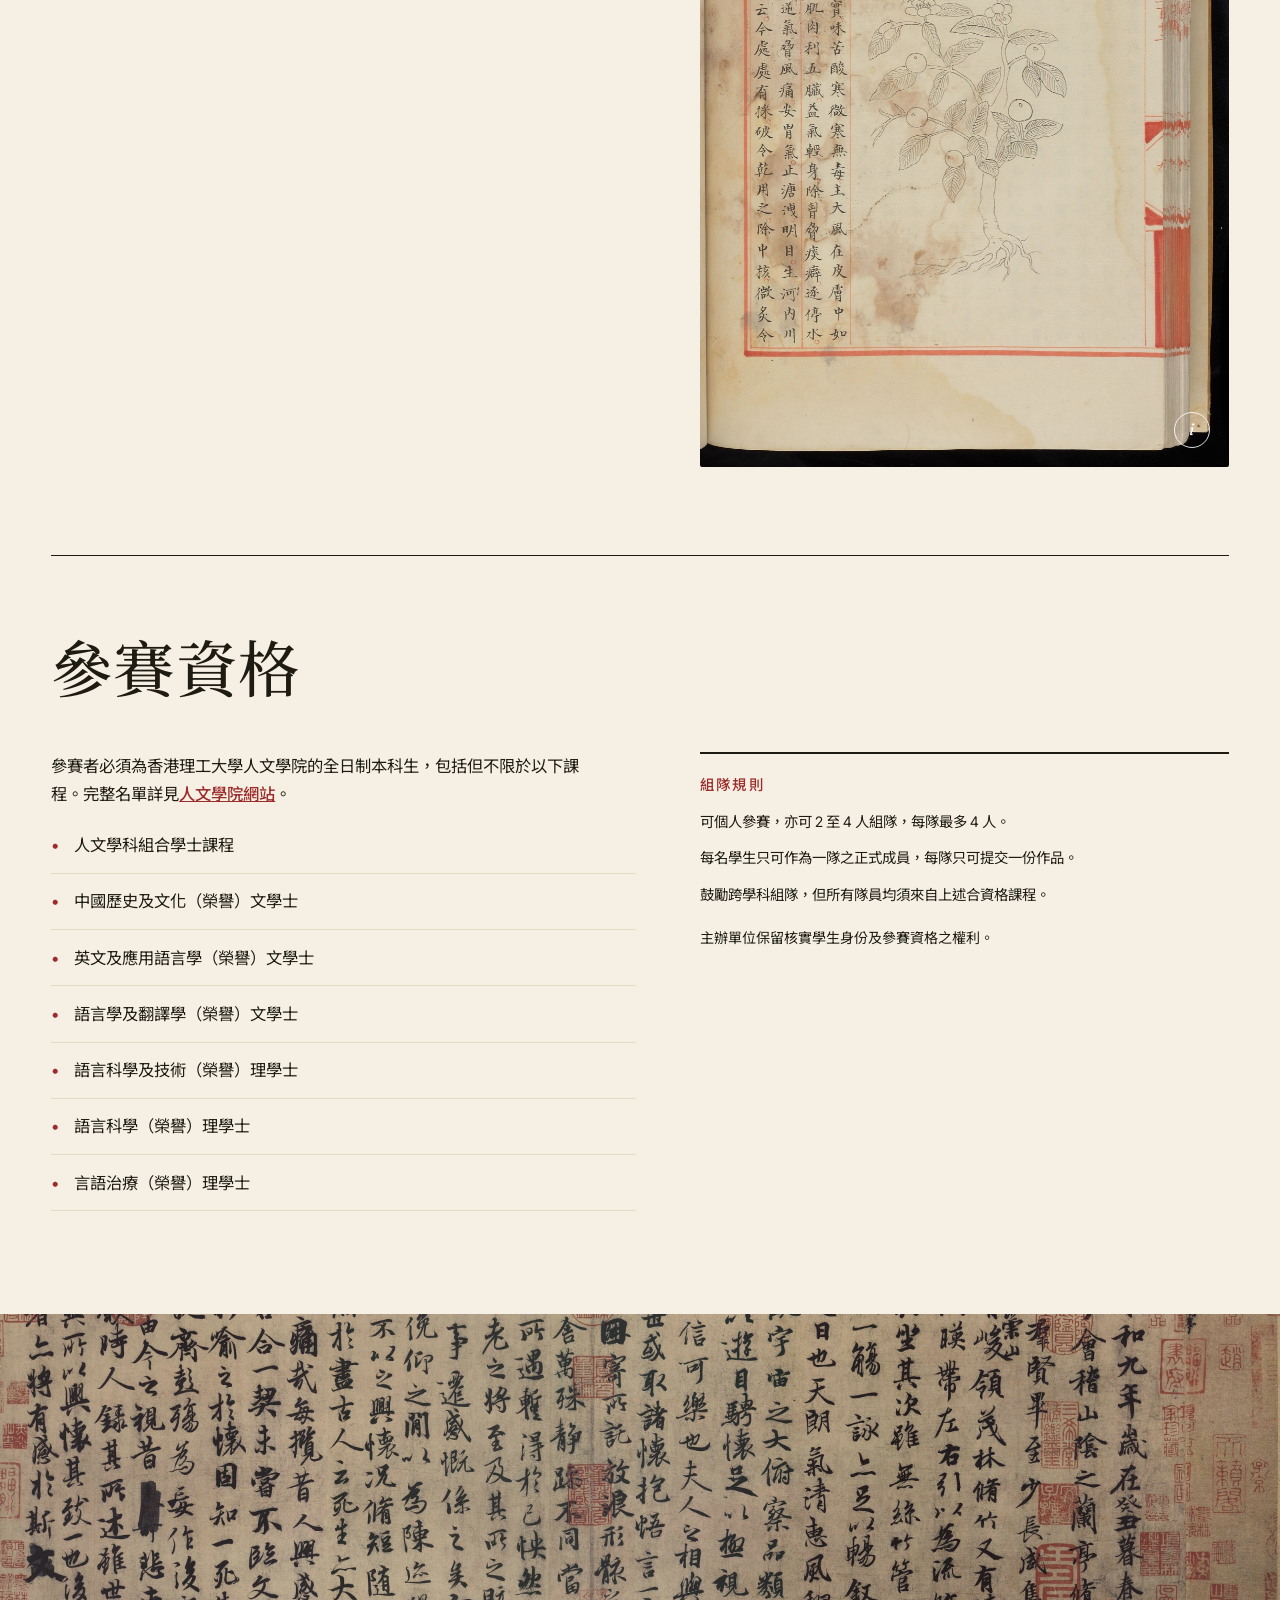
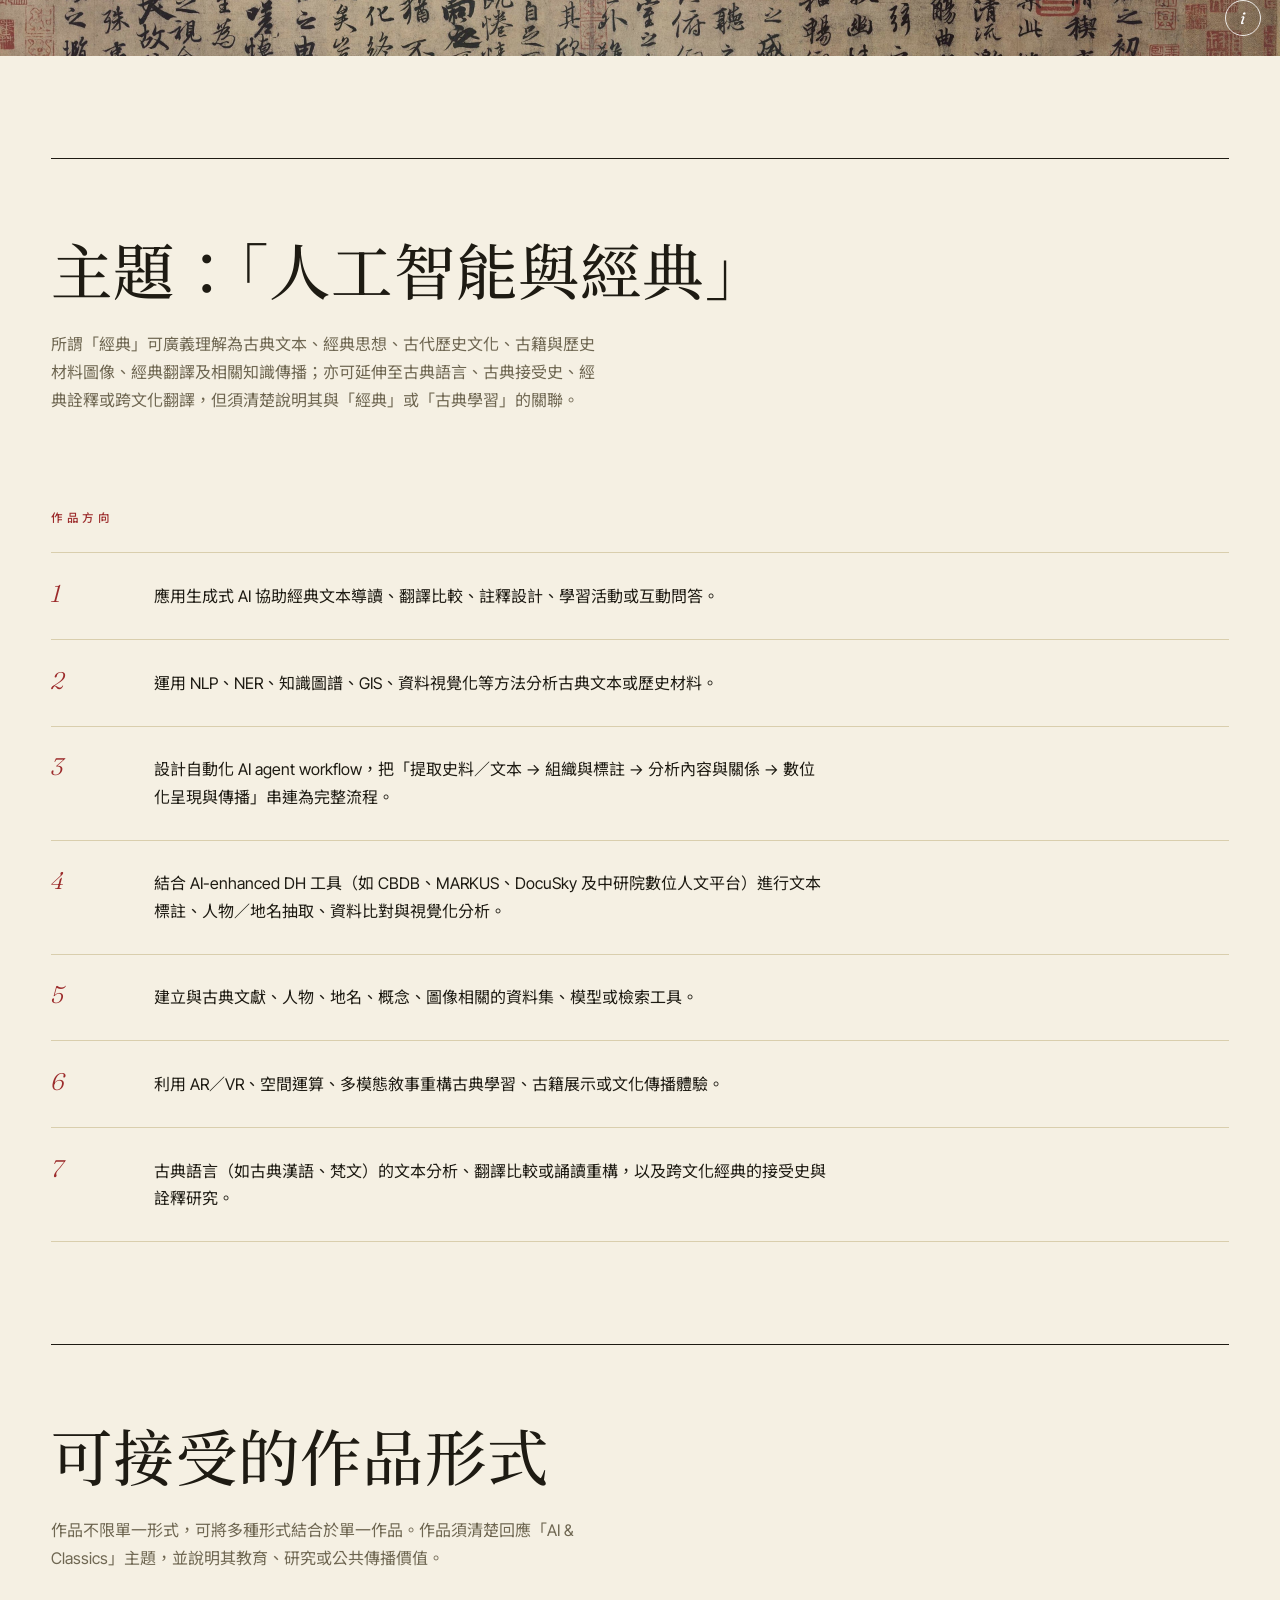
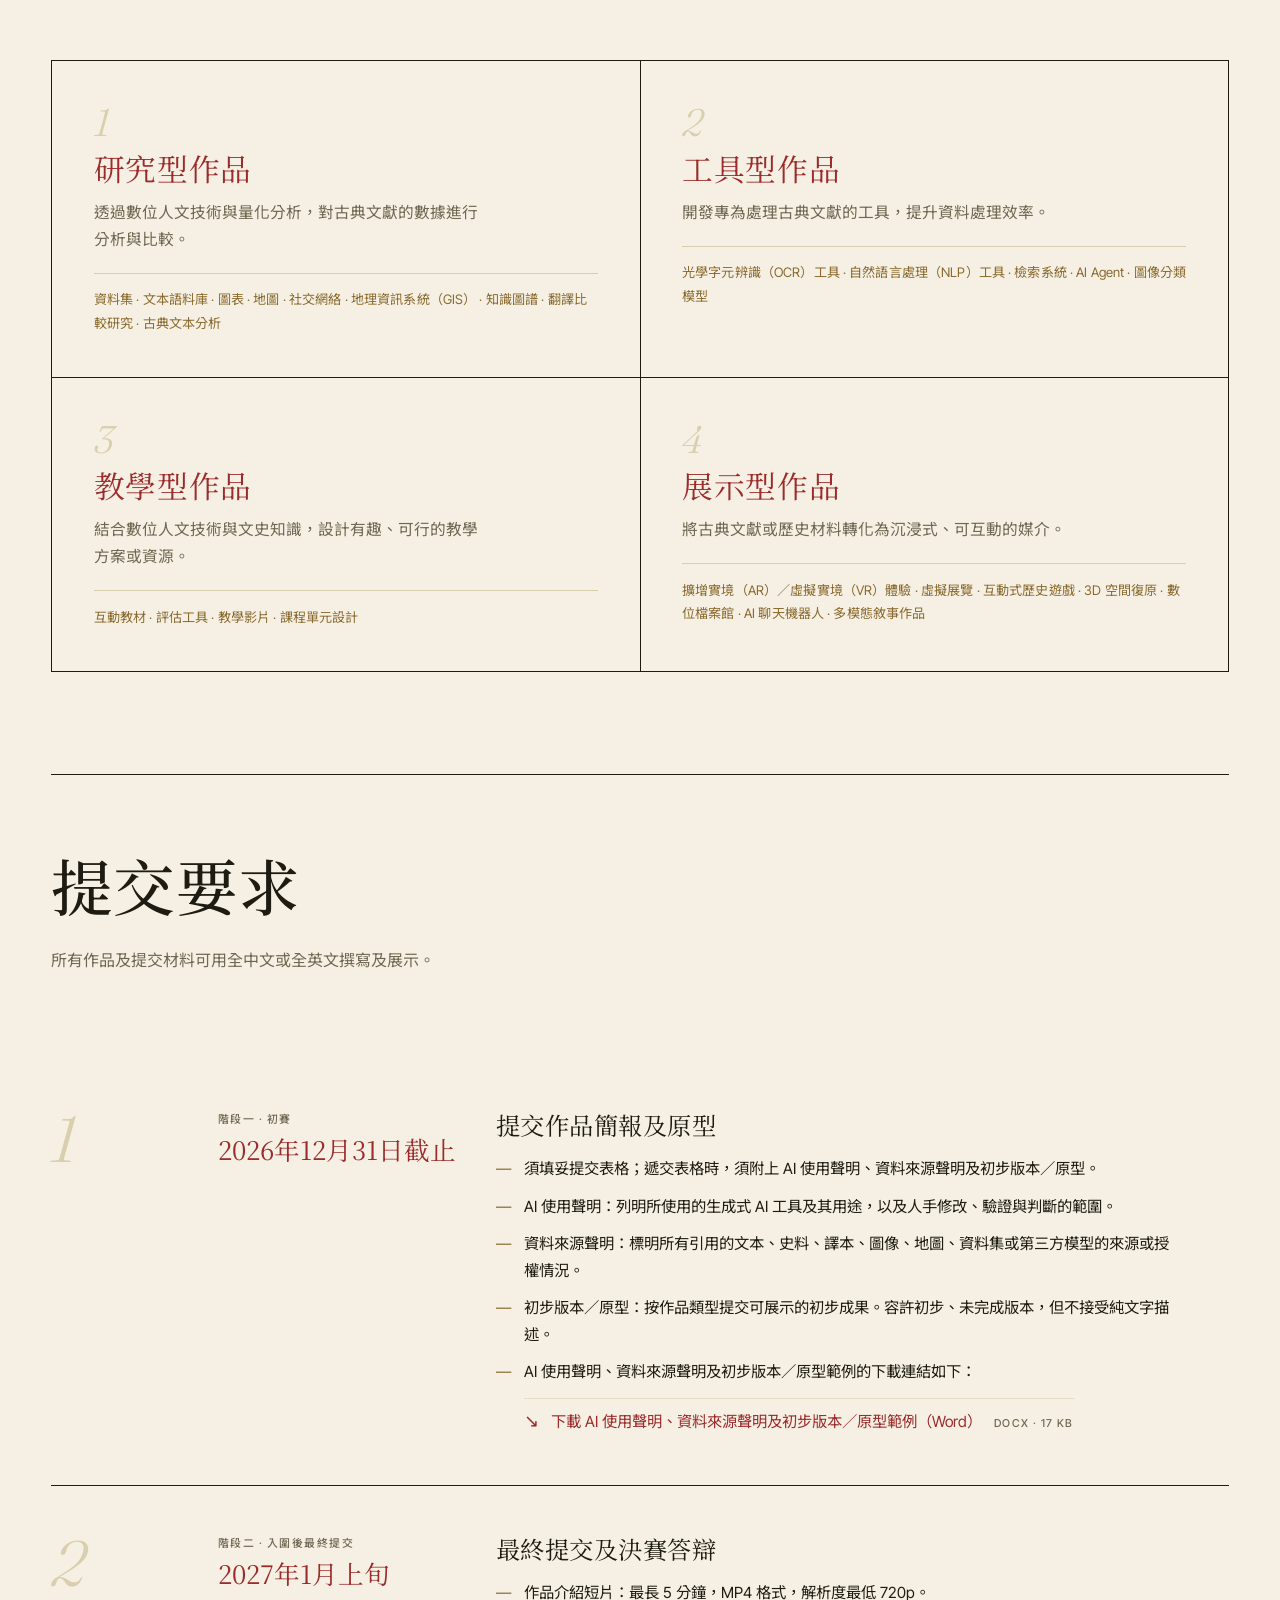
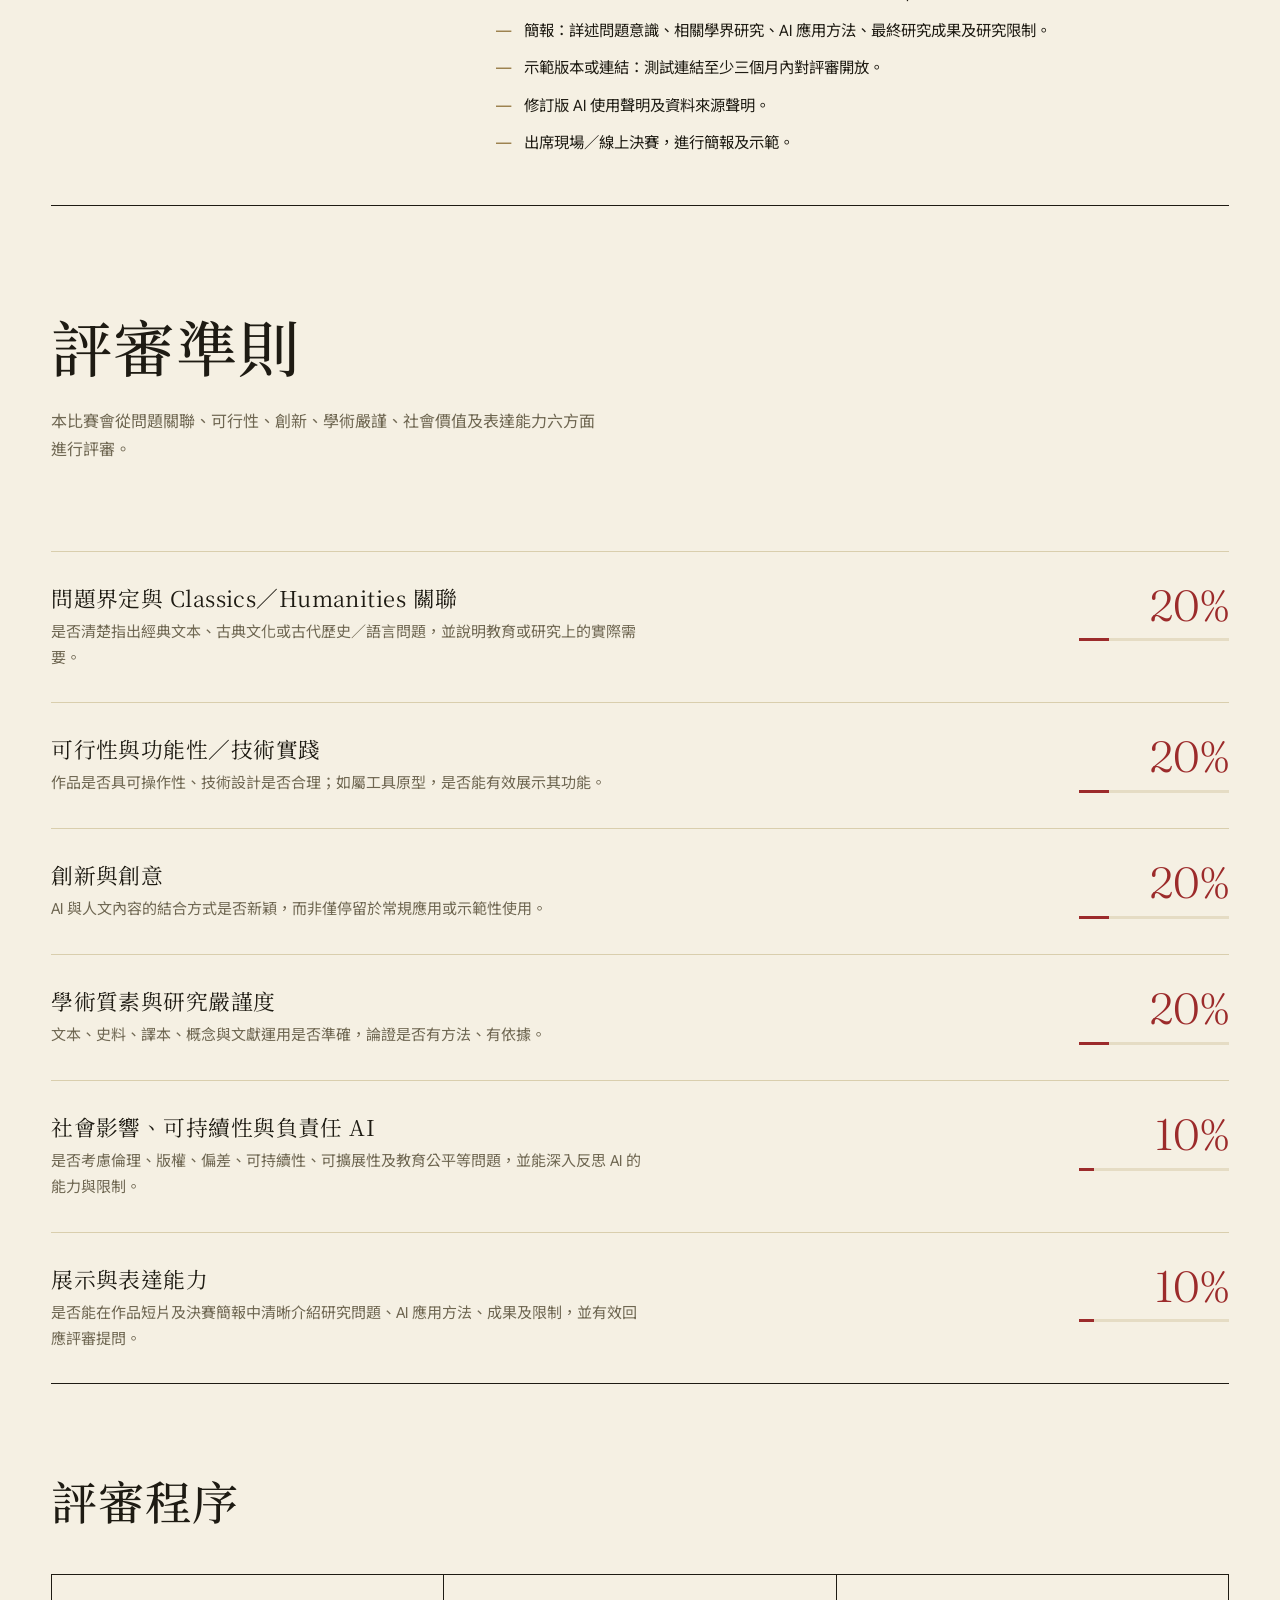
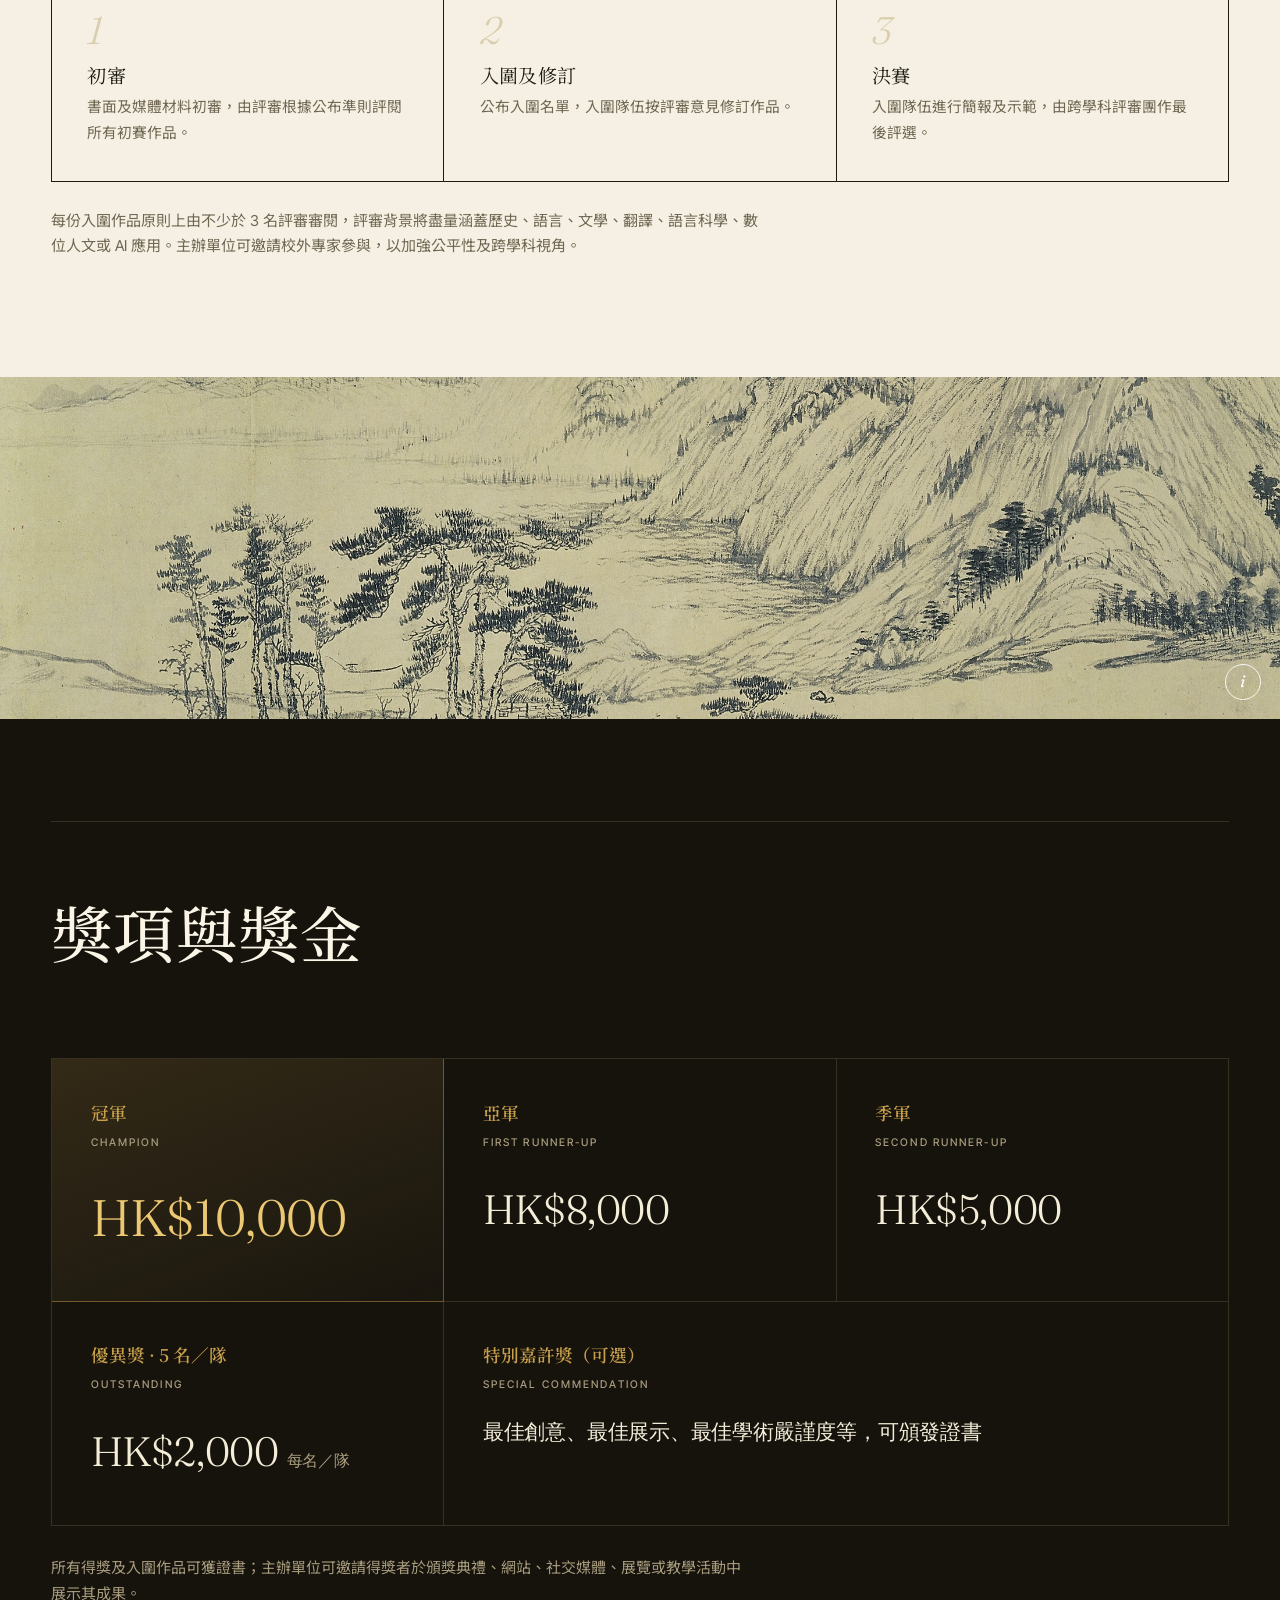
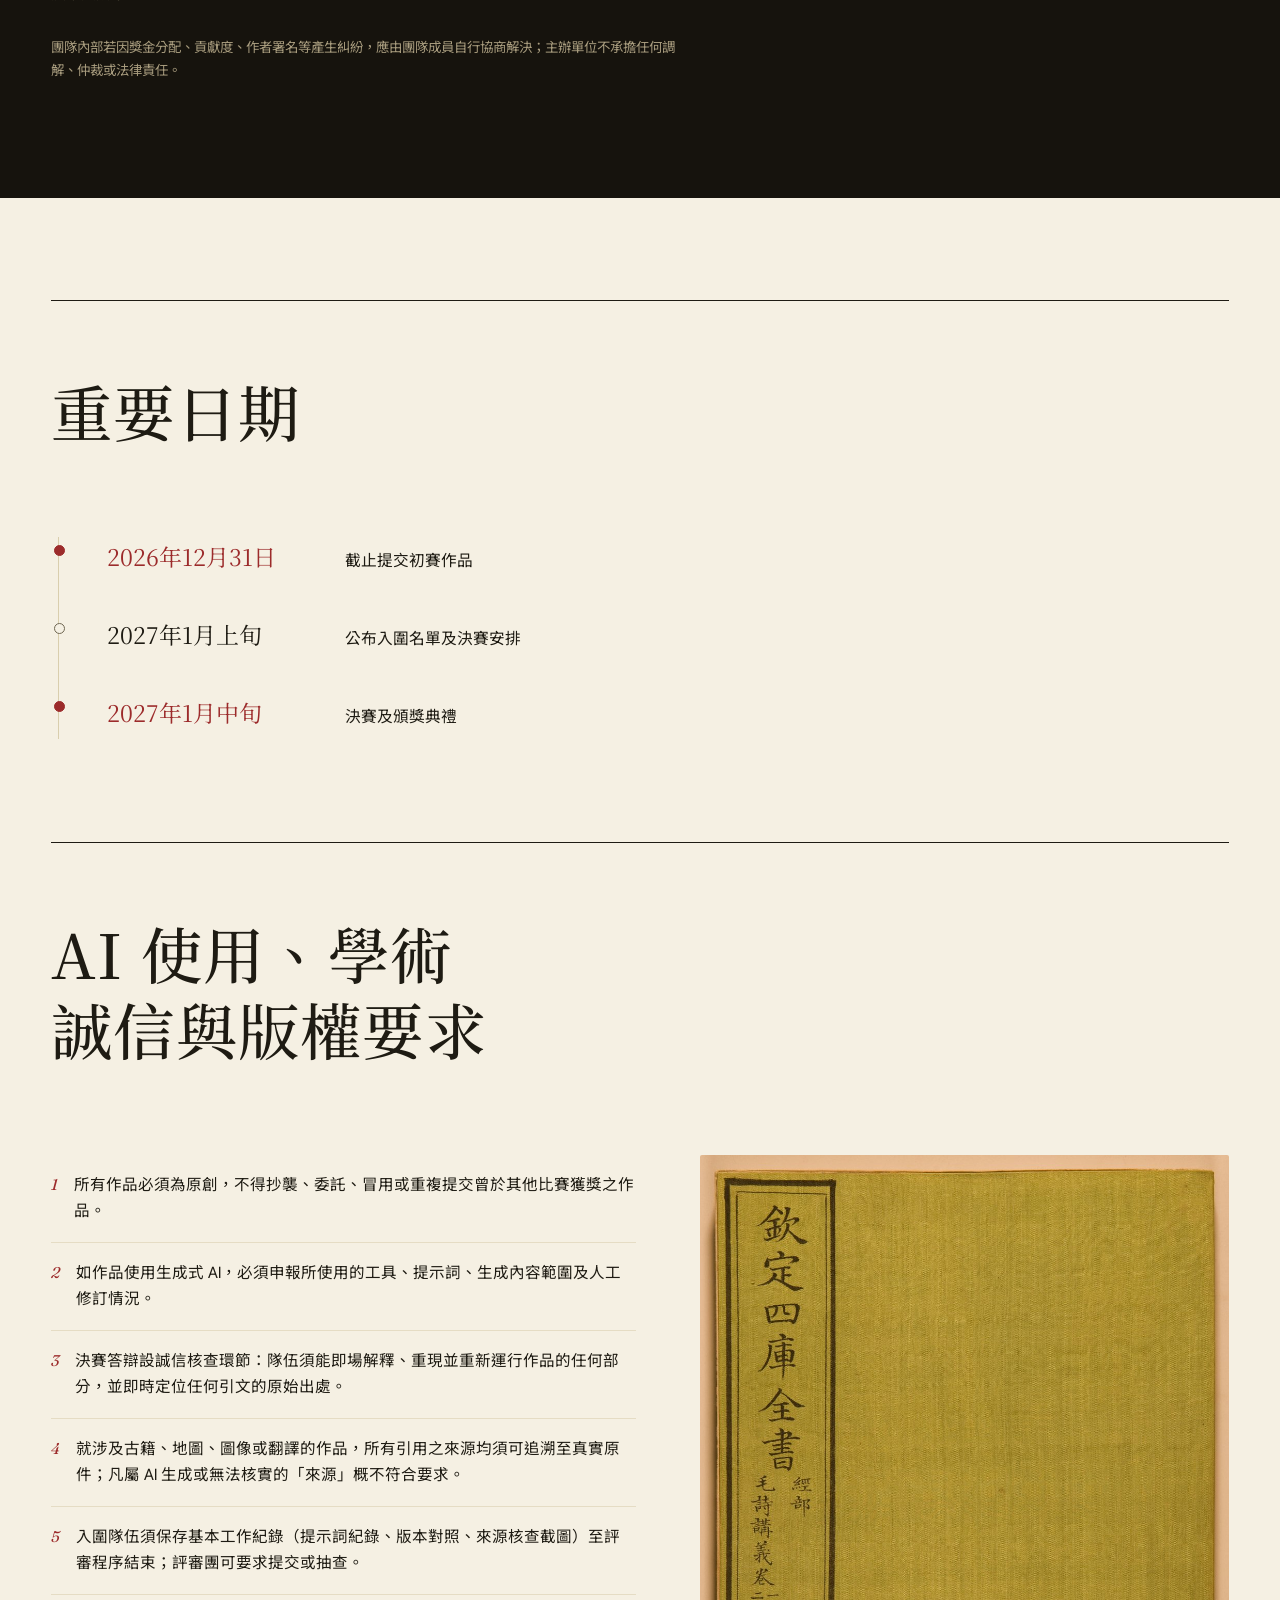
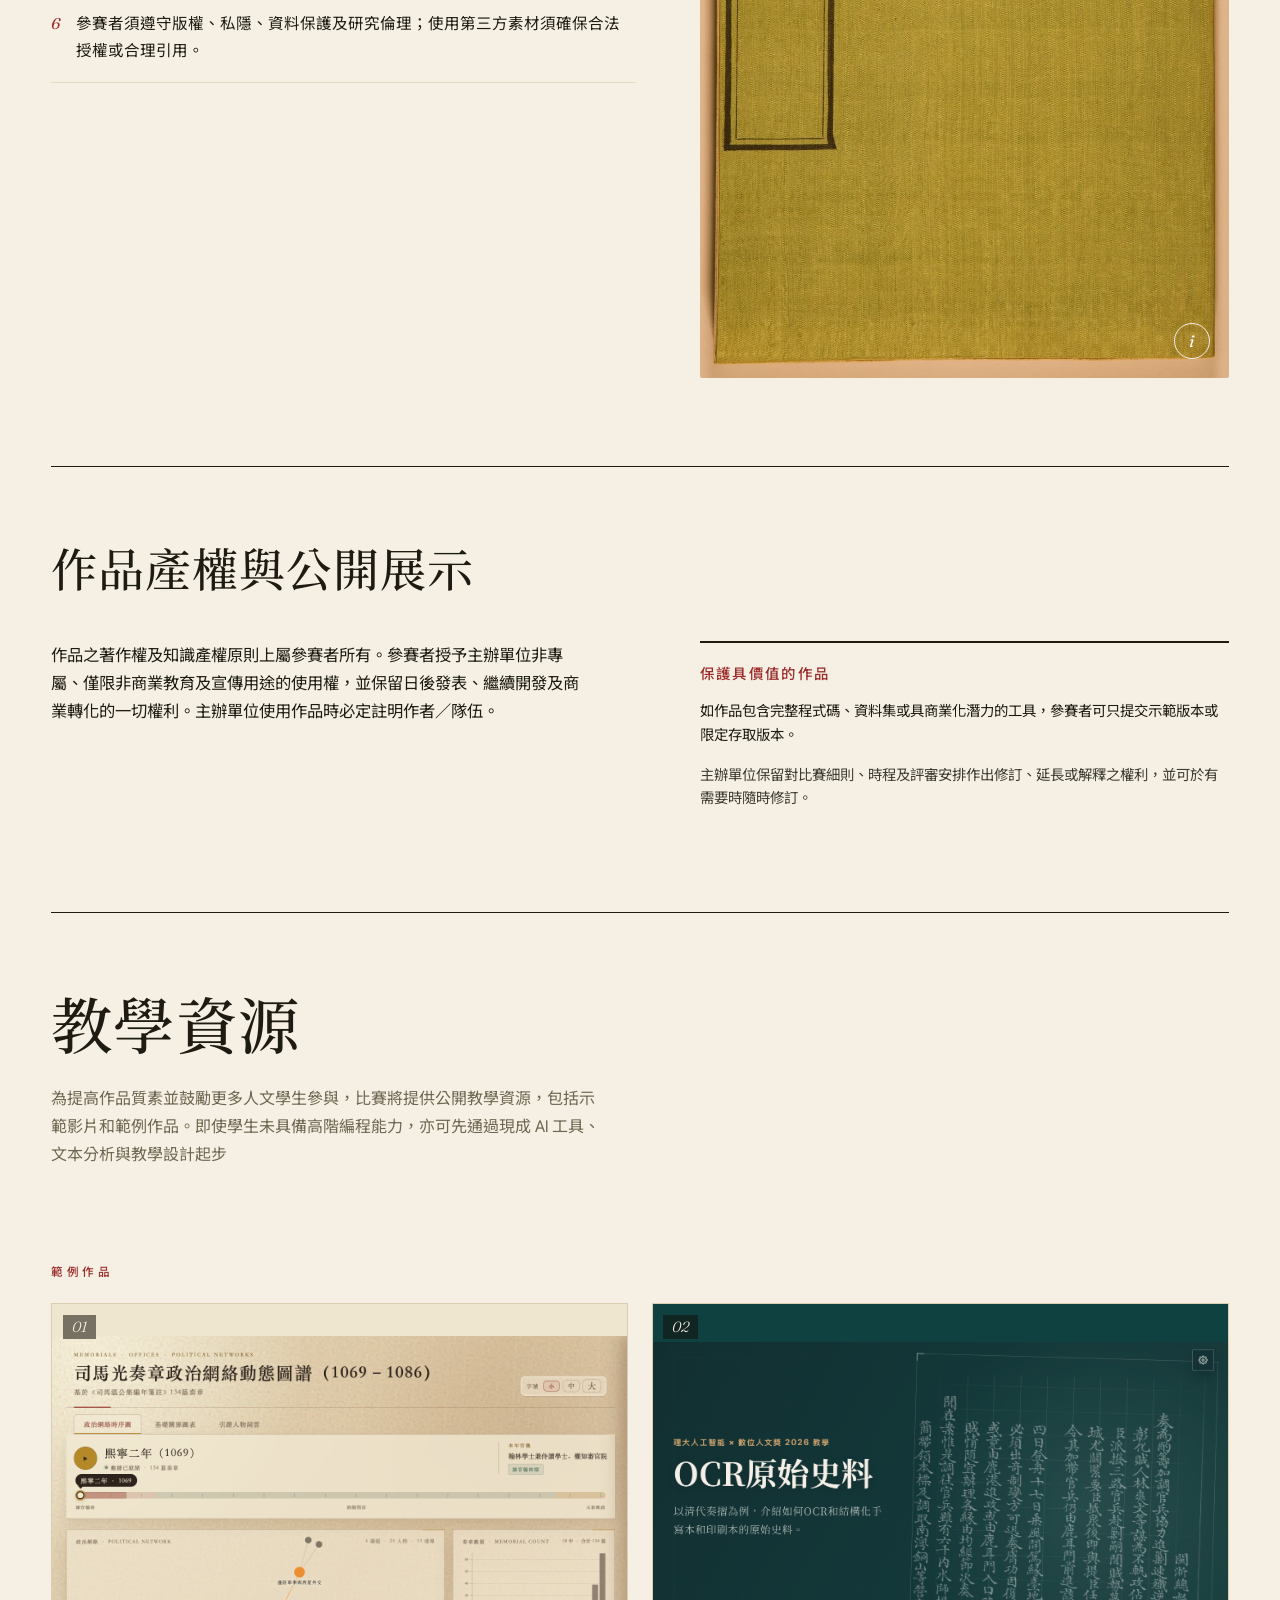
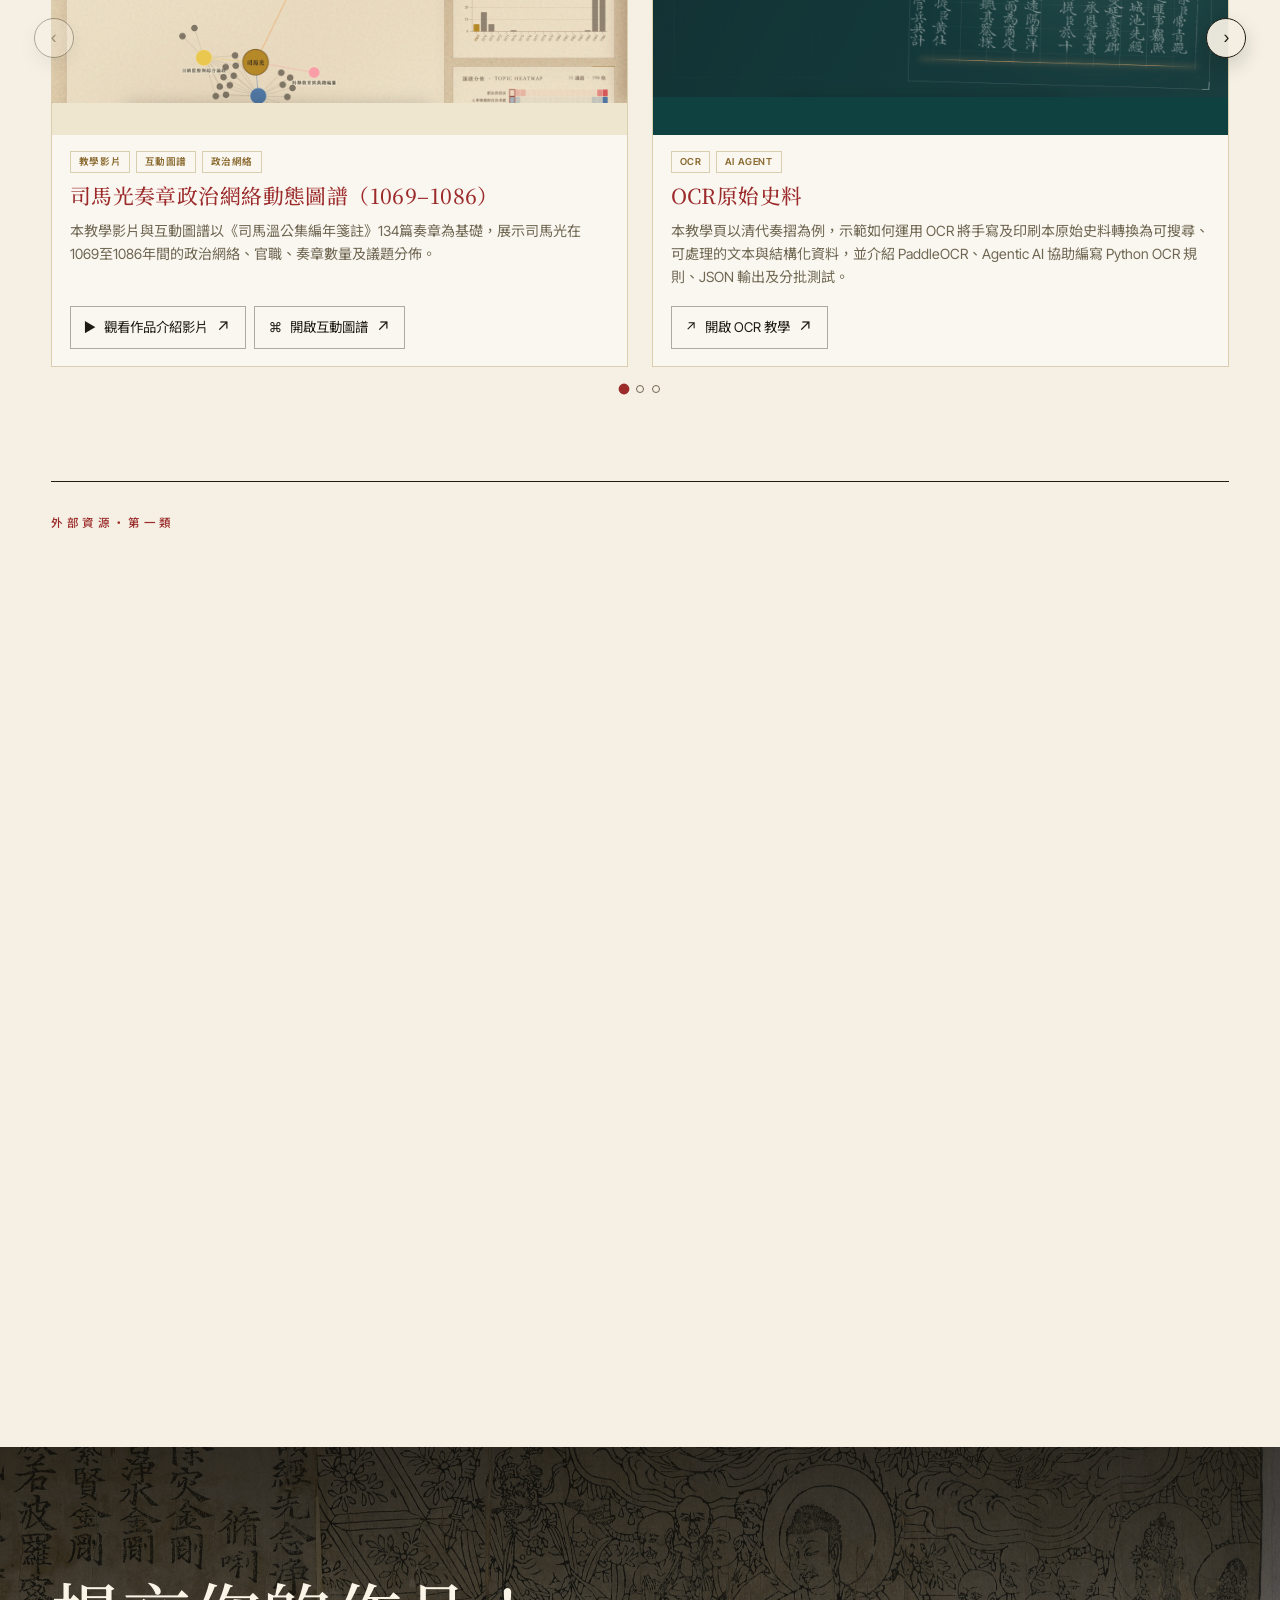
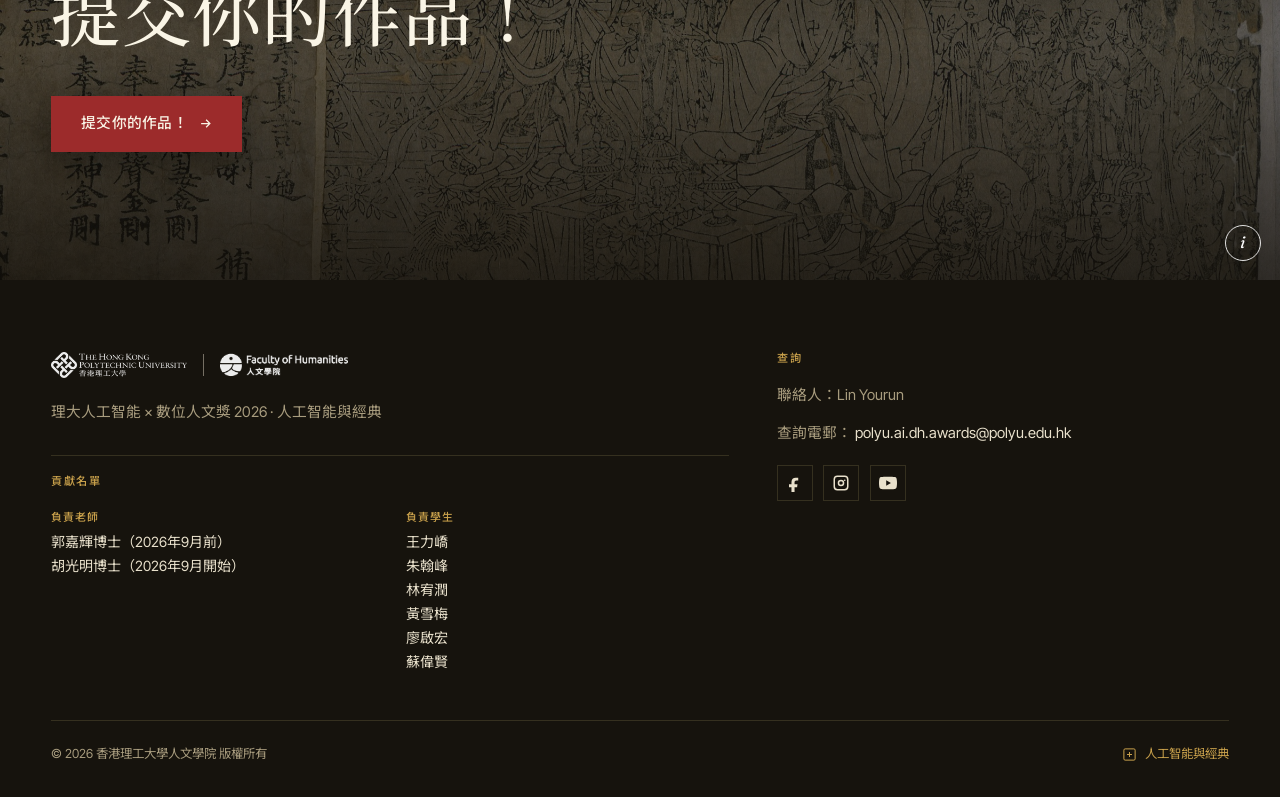
==== commit 5416db7a: "Update important dates" ====
--- a/website/index.html
+++ b/website/index.html
@@ -735,11 +735,12 @@
             <span class="zh-only">參賽者必須為香港理工大學人文學院的全日制本科生，包括但不限於以下課程。完整名單詳見<a href="https://www.polyu.edu.hk/fh/study/undergraduate-programmes/programme-listing/?sc_lang=tc" target="_blank" rel="noopener noreferrer" style="color:var(--seal);font-weight:500">人文學院網站</a>。</span>
           </p>
           <ul class="list-clean">
-            <li><span class="en-only">Bachelor’s Degree Scheme in Humanities</span><span class="zh-only">人文學科課程組合</span></li>
+            <li><span class="en-only">Bachelor’s Degree Scheme in Humanities</span><span class="zh-only">人文學科組合學士課程</span></li>
             <li><span class="en-only">BA (Hons) in Chinese History and Culture</span><span class="zh-only">中國歷史及文化（榮譽）文學士</span></li>
             <li><span class="en-only">BA (Hons) in English and Applied Linguistics</span><span class="zh-only">英文及應用語言學（榮譽）文學士</span></li>
             <li><span class="en-only">BA (Hons) in Linguistics and Translation</span><span class="zh-only">語言學及翻譯學（榮譽）文學士</span></li>
-            <li><span class="en-only">BSc (Hons) in Language Science and Analytics</span><span class="zh-only">語言科學與語言數據分析（榮譽）理學士</span></li>
+            <li><span class="en-only">BSc (Hons) in Language Science and Technology</span><span class="zh-only">語言科學及技術（榮譽）理學士</span></li>
+            <li><span class="en-only">BSc (Hons) in Language Sciences and Analytics (Senior Year Admission)</span><span class="zh-only">語言科學（榮譽）理學士</span></li>
             <li><span class="en-only">BSc (Hons) in Speech Therapy</span><span class="zh-only">言語治療（榮譽）理學士</span></li>
           </ul>
         </div>
@@ -864,7 +865,7 @@
         <div class="no">2</div>
         <div>
           <div class="phase"><span class="en-only">Stage 2 · After shortlisting</span><span class="zh-only">階段二 · 入圍後最終提交</span></div>
-          <div class="when"><span class="en-only">Jan 2027</span><span class="zh-only">2027年1月</span></div>
+          <div class="when"><span class="en-only">Early Jan 2027</span><span class="zh-only">2027年1月上旬</span></div>
         </div>
         <div>
           <h3><span class="en-only">Final Submission &amp; Live Defence</span><span class="zh-only">最終提交及決賽答辯</span></h3>
@@ -962,8 +963,8 @@
 
     <div class="timeline block-gap reveal">
       <div class="tl-item key"><div class="tl-when"><span class="en-only">31 Dec 2026</span><span class="zh-only">2026年12月31日</span></div><div class="tl-what no-green-copy"><span class="en-only">First-round submission deadline.</span><span class="zh-only">截止提交初賽作品</span></div></div>
-      <div class="tl-item"><div class="tl-when"><span class="en-only">Jan 2027</span><span class="zh-only">2027年1月</span></div><div class="tl-what no-green-copy"><span class="en-only">Shortlist announced and final presentation arrangements released.</span><span class="zh-only">公布入圍名單及決賽安排</span></div></div>
-      <div class="tl-item key"><div class="tl-when"><span class="en-only">Mid Jan 2027</span><span class="zh-only">2027年1月中</span></div><div class="tl-what no-green-copy"><span class="en-only">Final presentation &amp; award ceremony.</span><span class="zh-only">決賽及頒獎典禮</span></div></div>
+      <div class="tl-item"><div class="tl-when"><span class="en-only">Early Jan 2027</span><span class="zh-only">2027年1月上旬</span></div><div class="tl-what no-green-copy"><span class="en-only">Shortlist announced and final presentation arrangements released.</span><span class="zh-only">公布入圍名單及決賽安排</span></div></div>
+      <div class="tl-item key"><div class="tl-when"><span class="en-only">Mid Jan 2027</span><span class="zh-only">2027年1月中旬</span></div><div class="tl-what no-green-copy"><span class="en-only">Final presentation &amp; award ceremony.</span><span class="zh-only">決賽及頒獎典禮</span></div></div>
     </div>
   </div>
 </section>
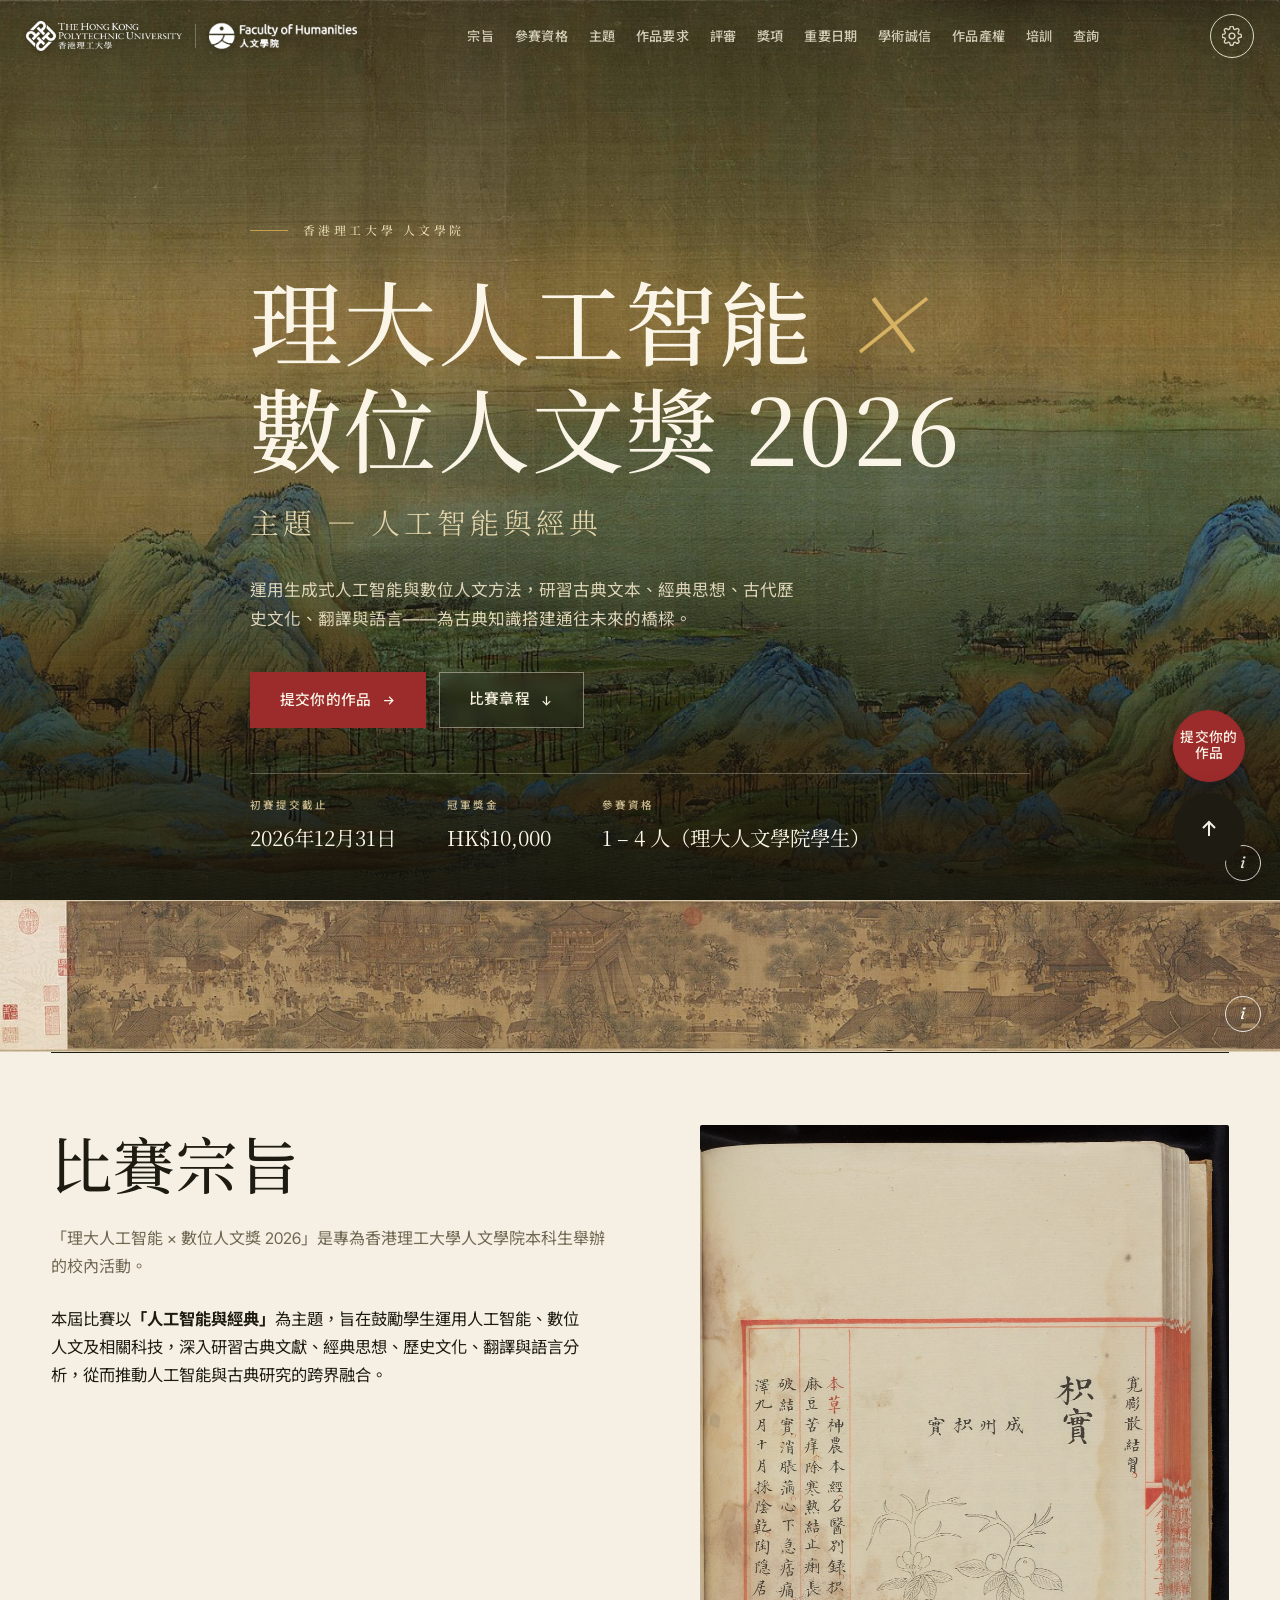
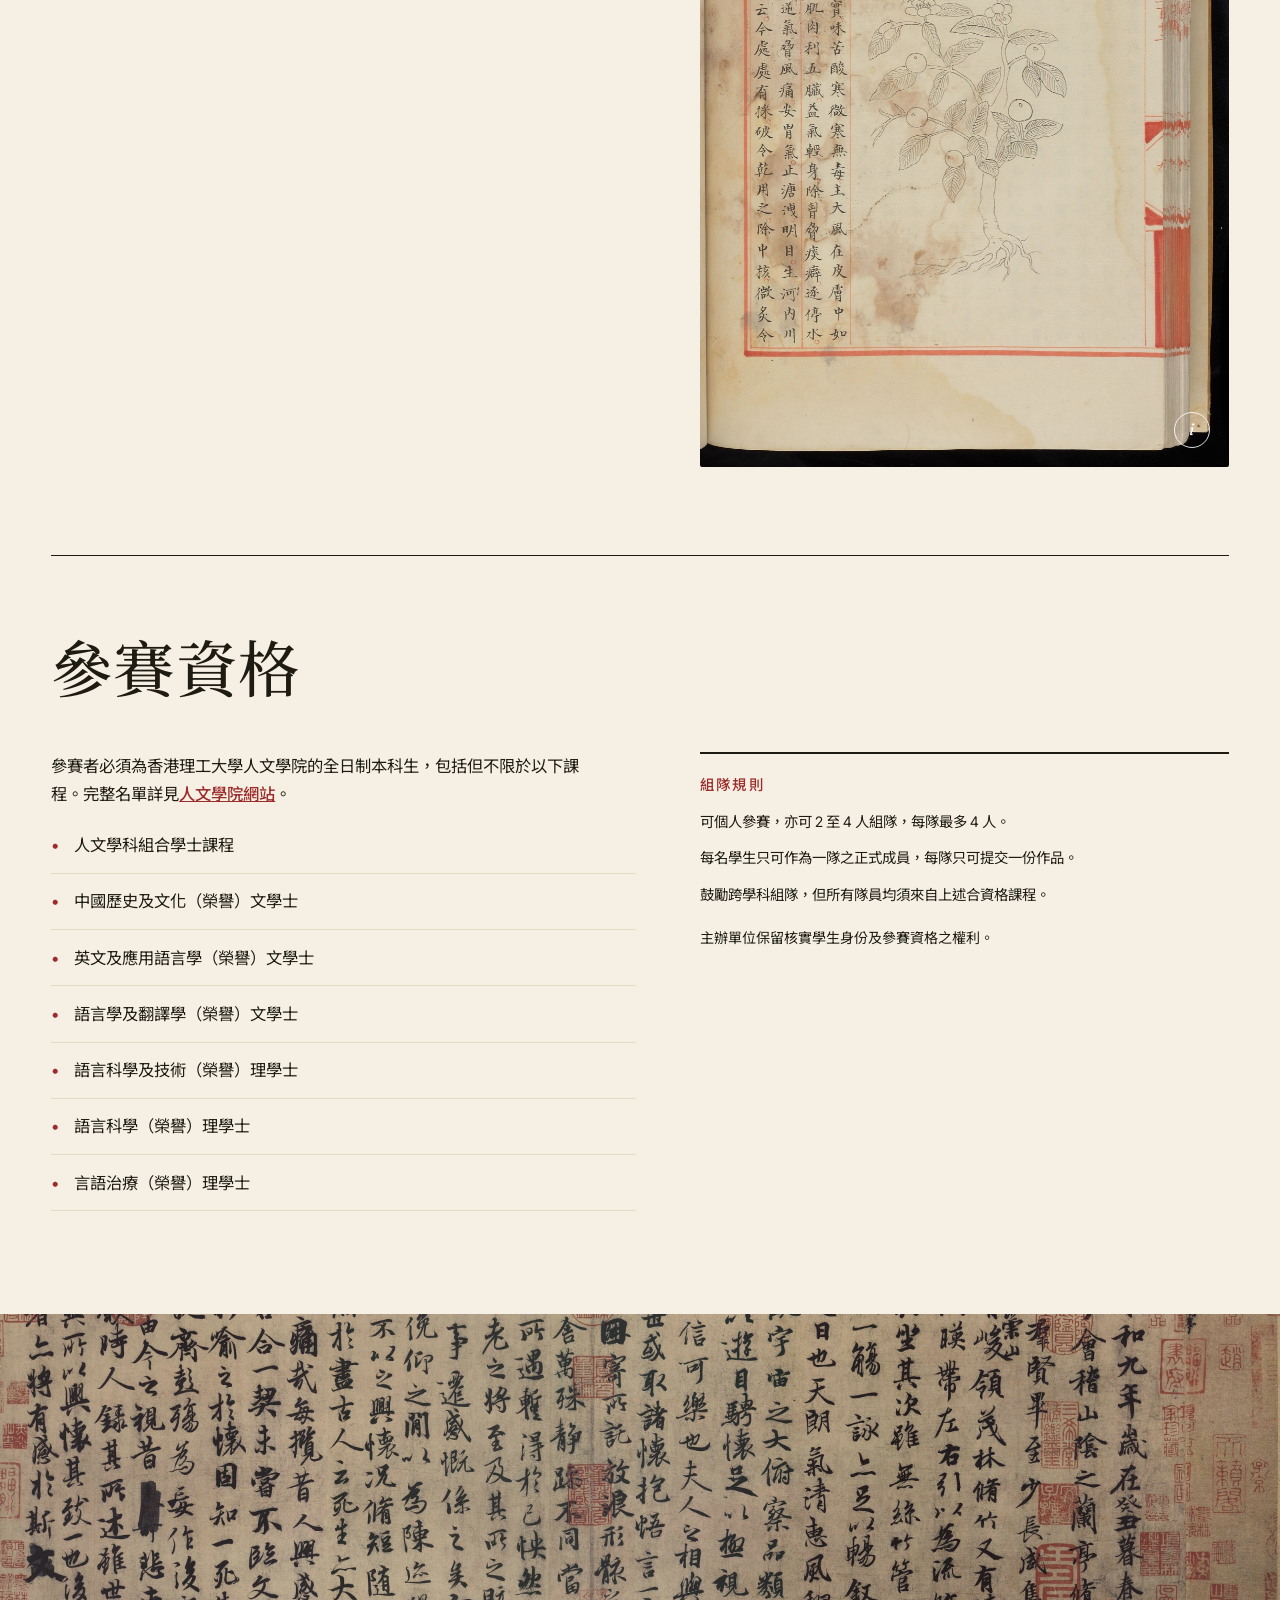
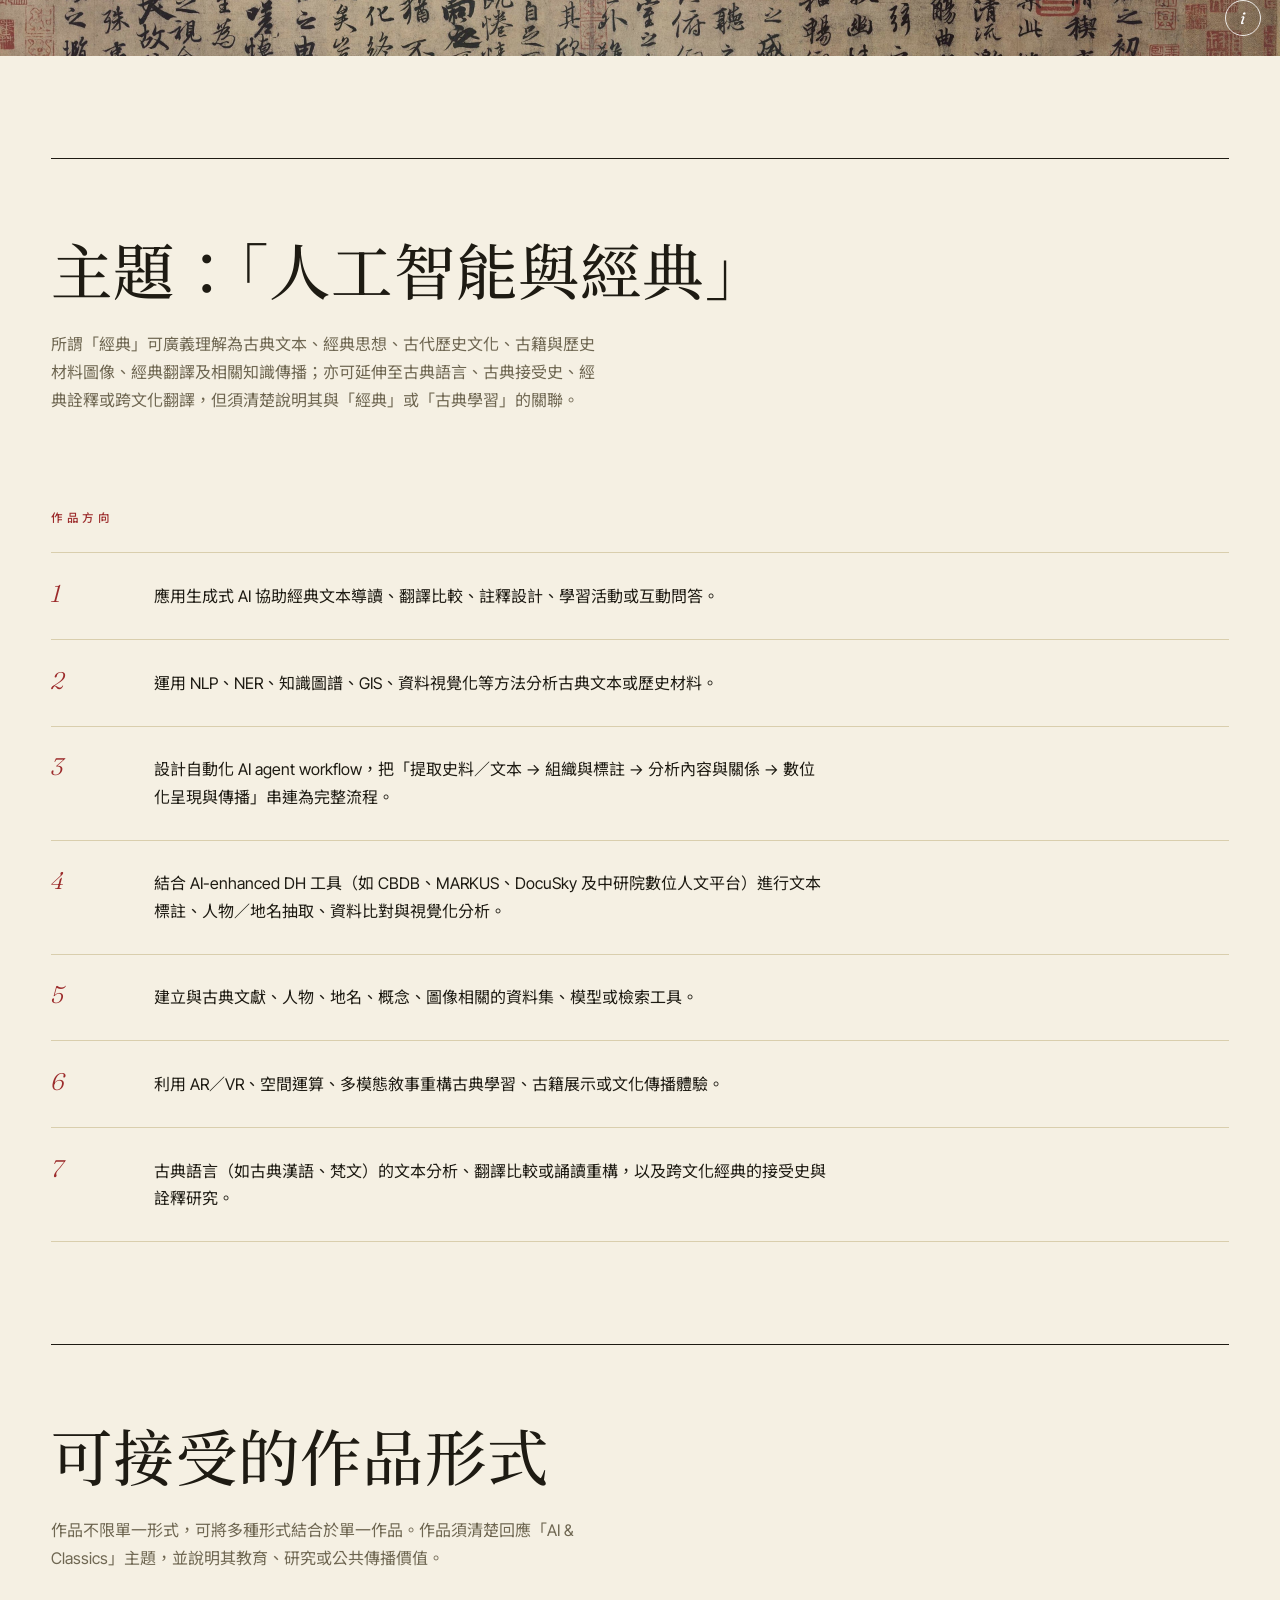
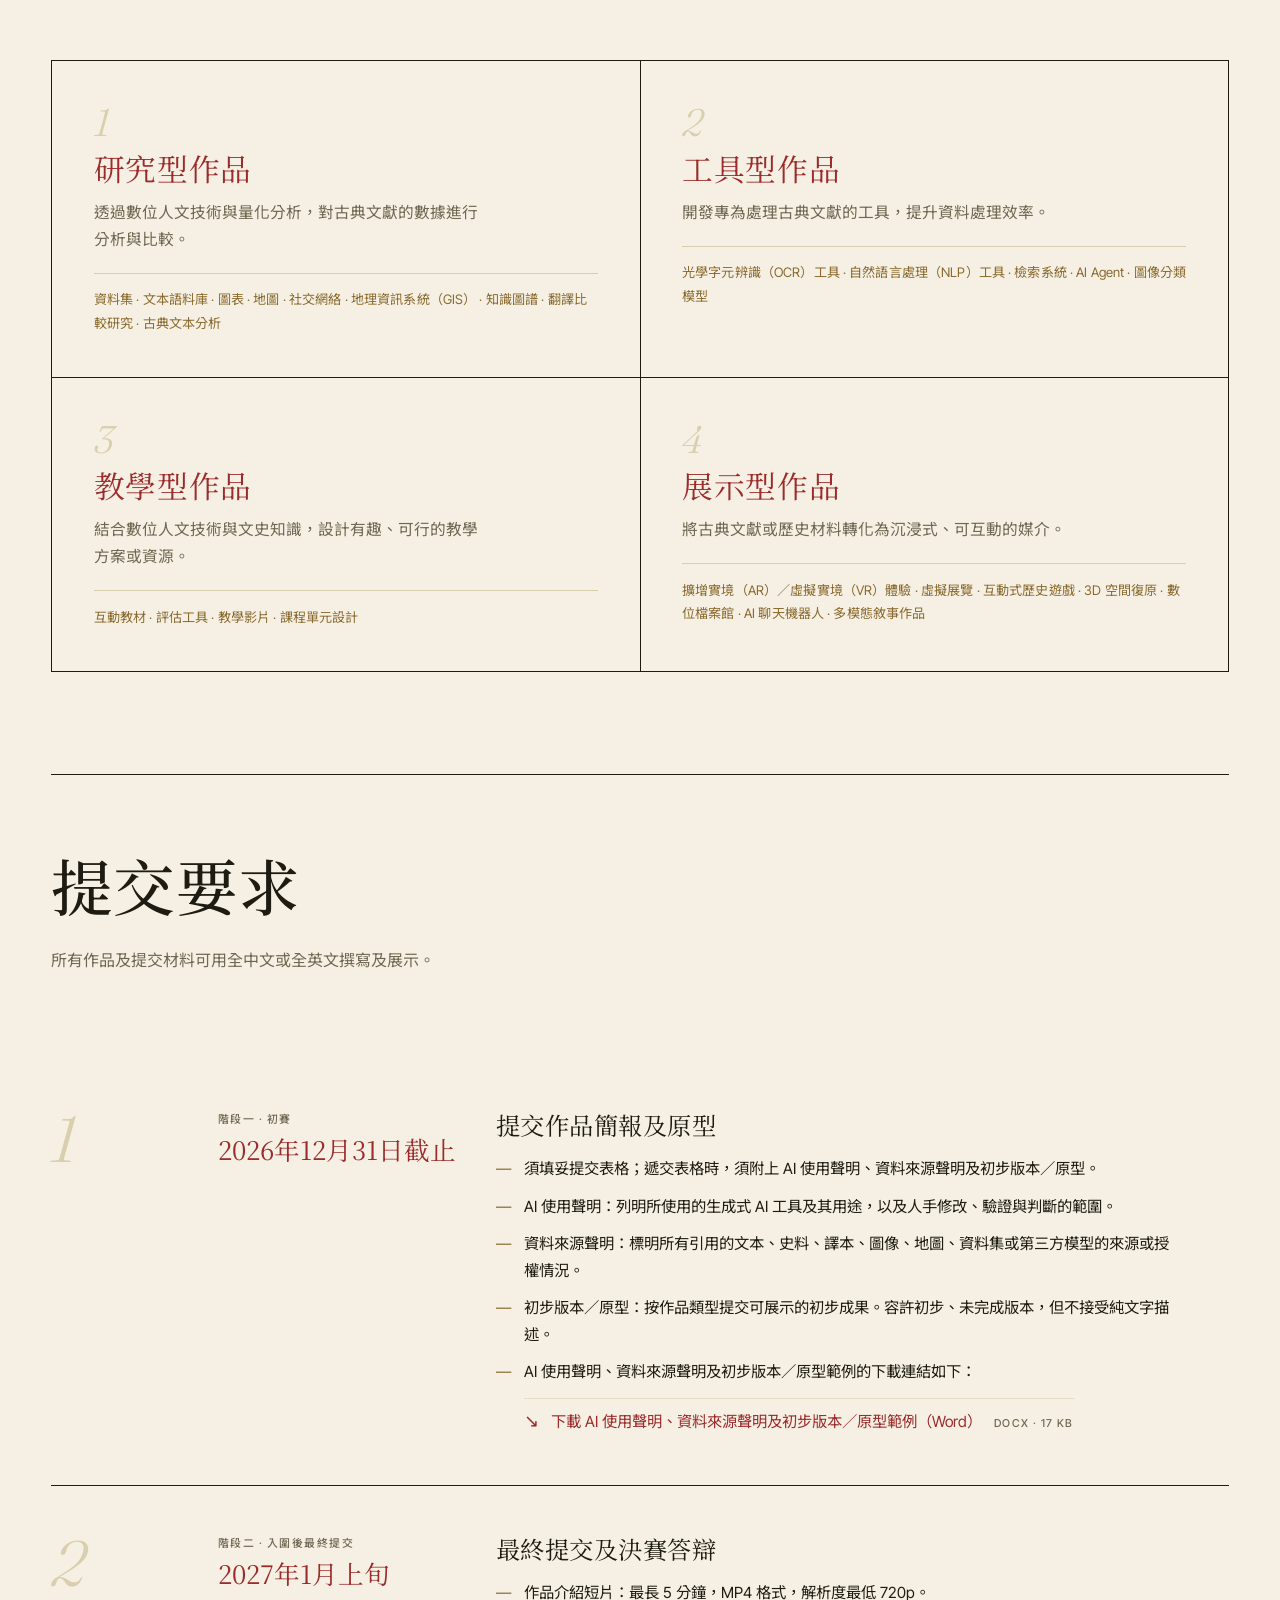
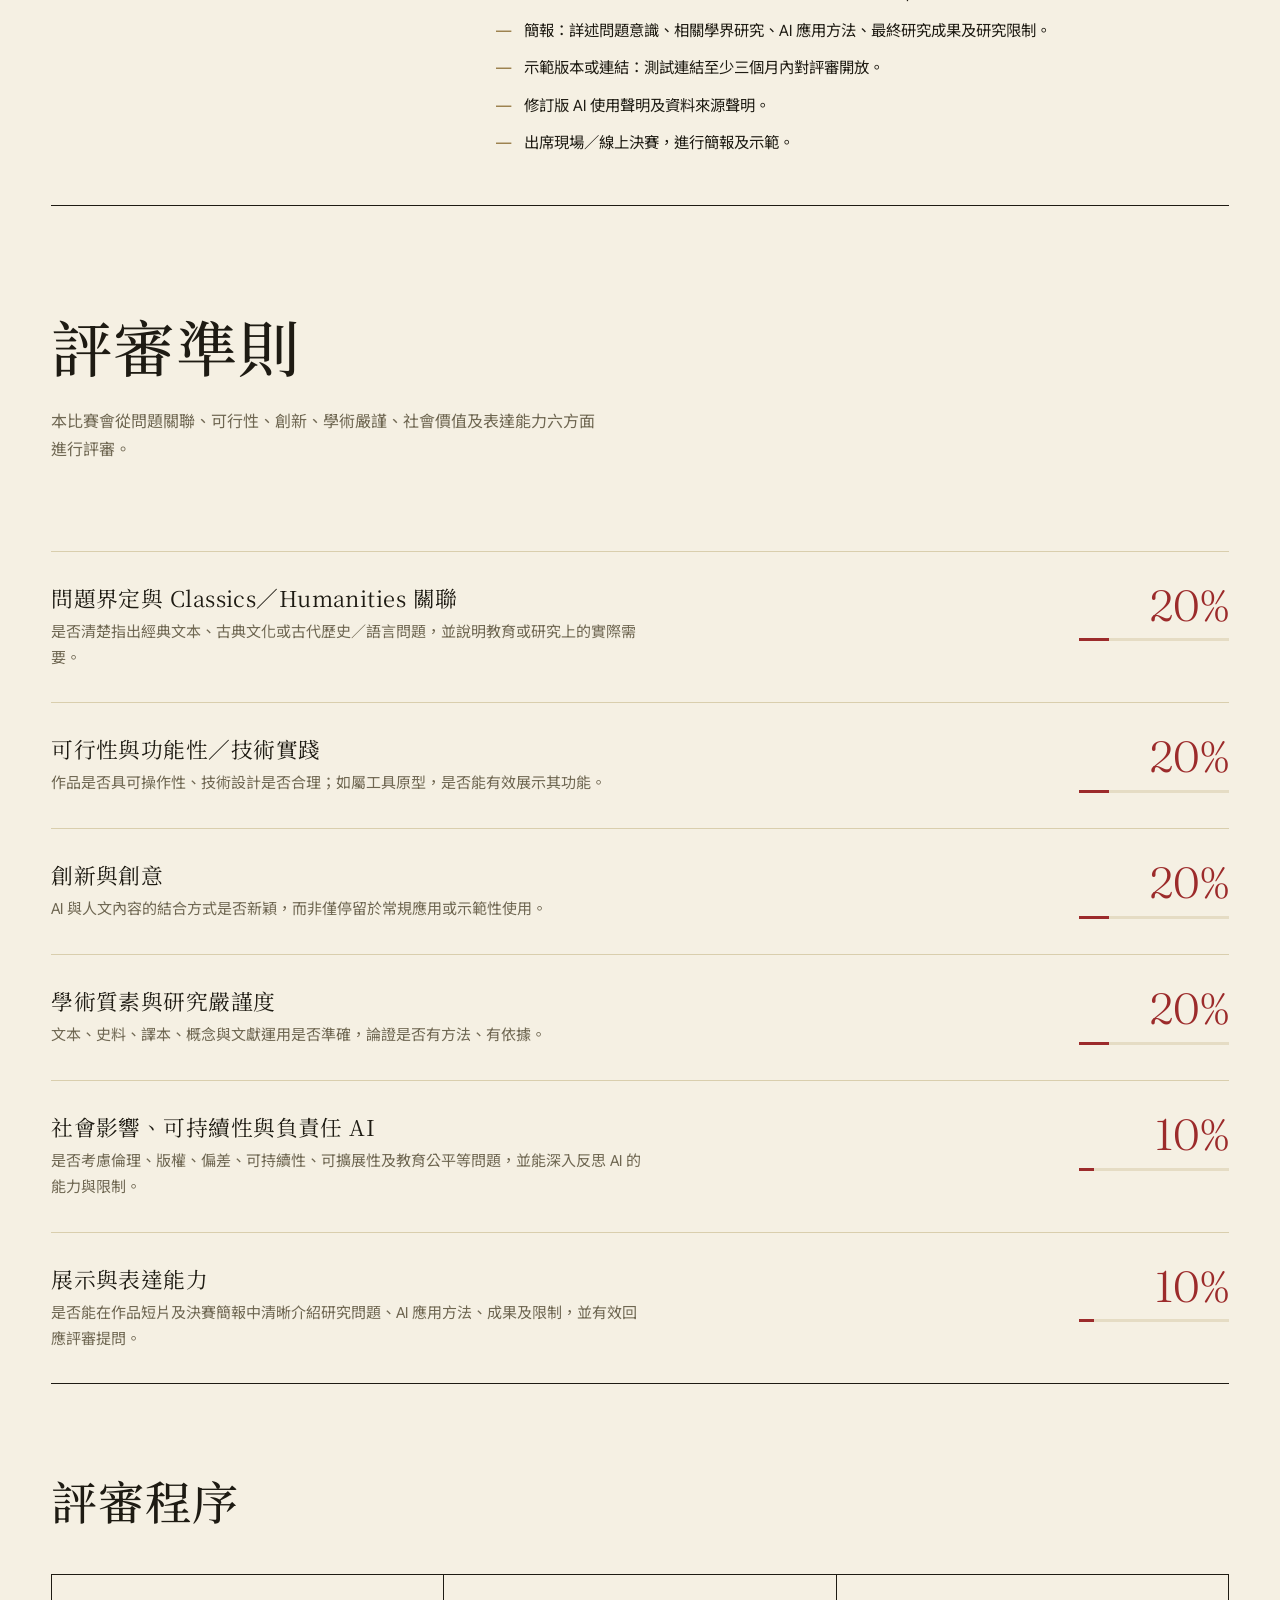
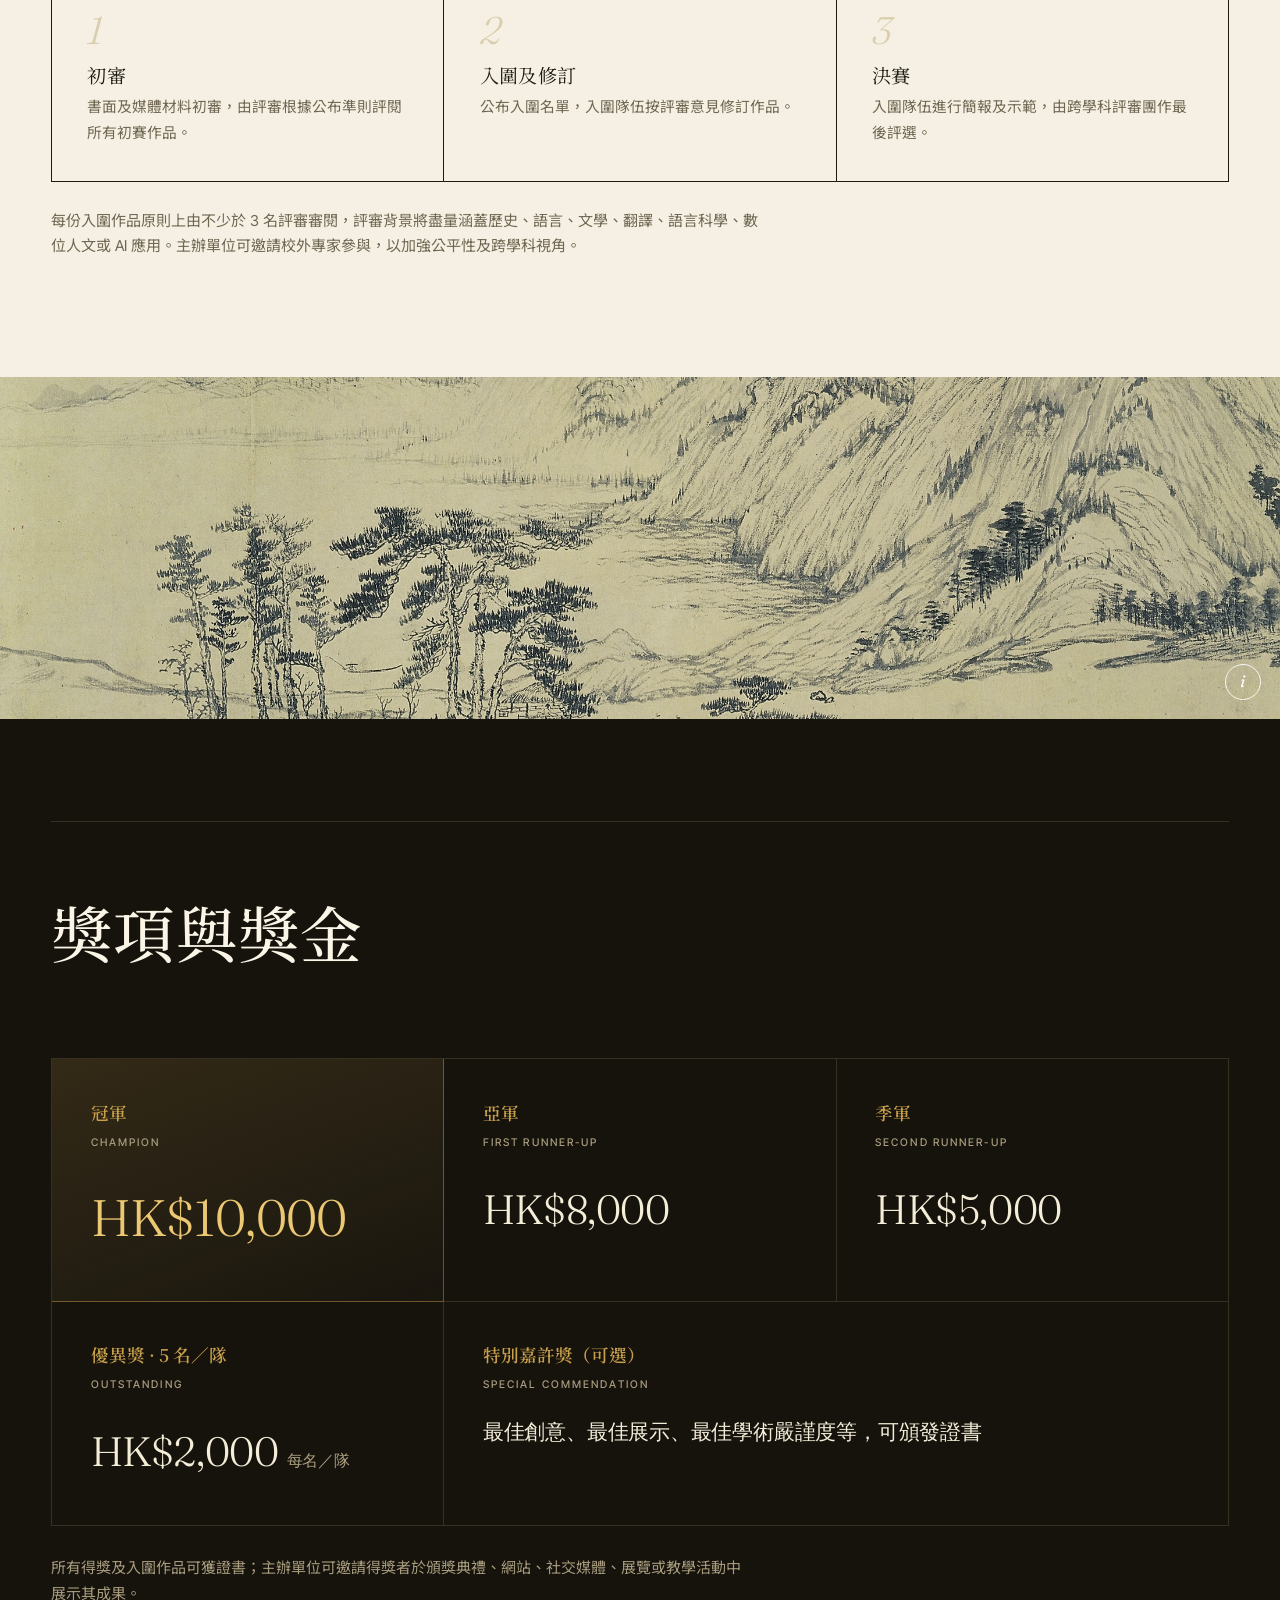
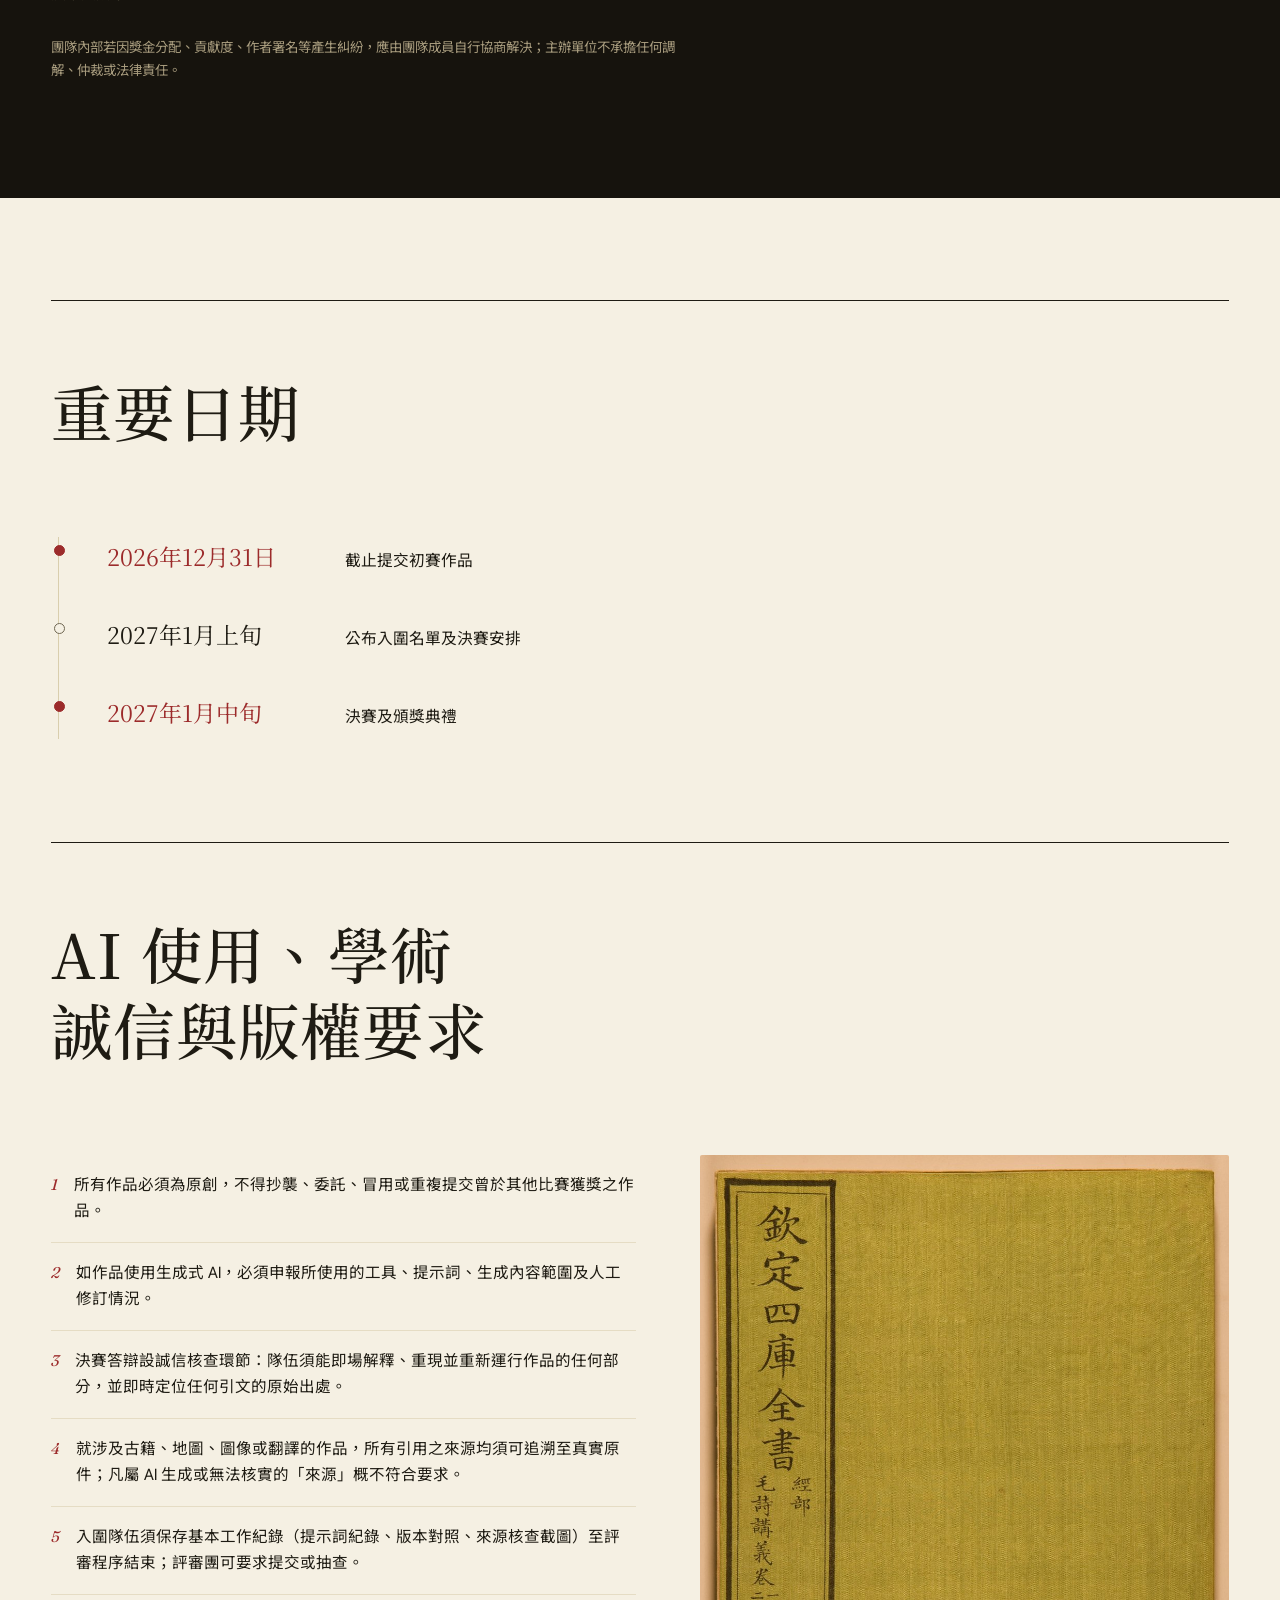
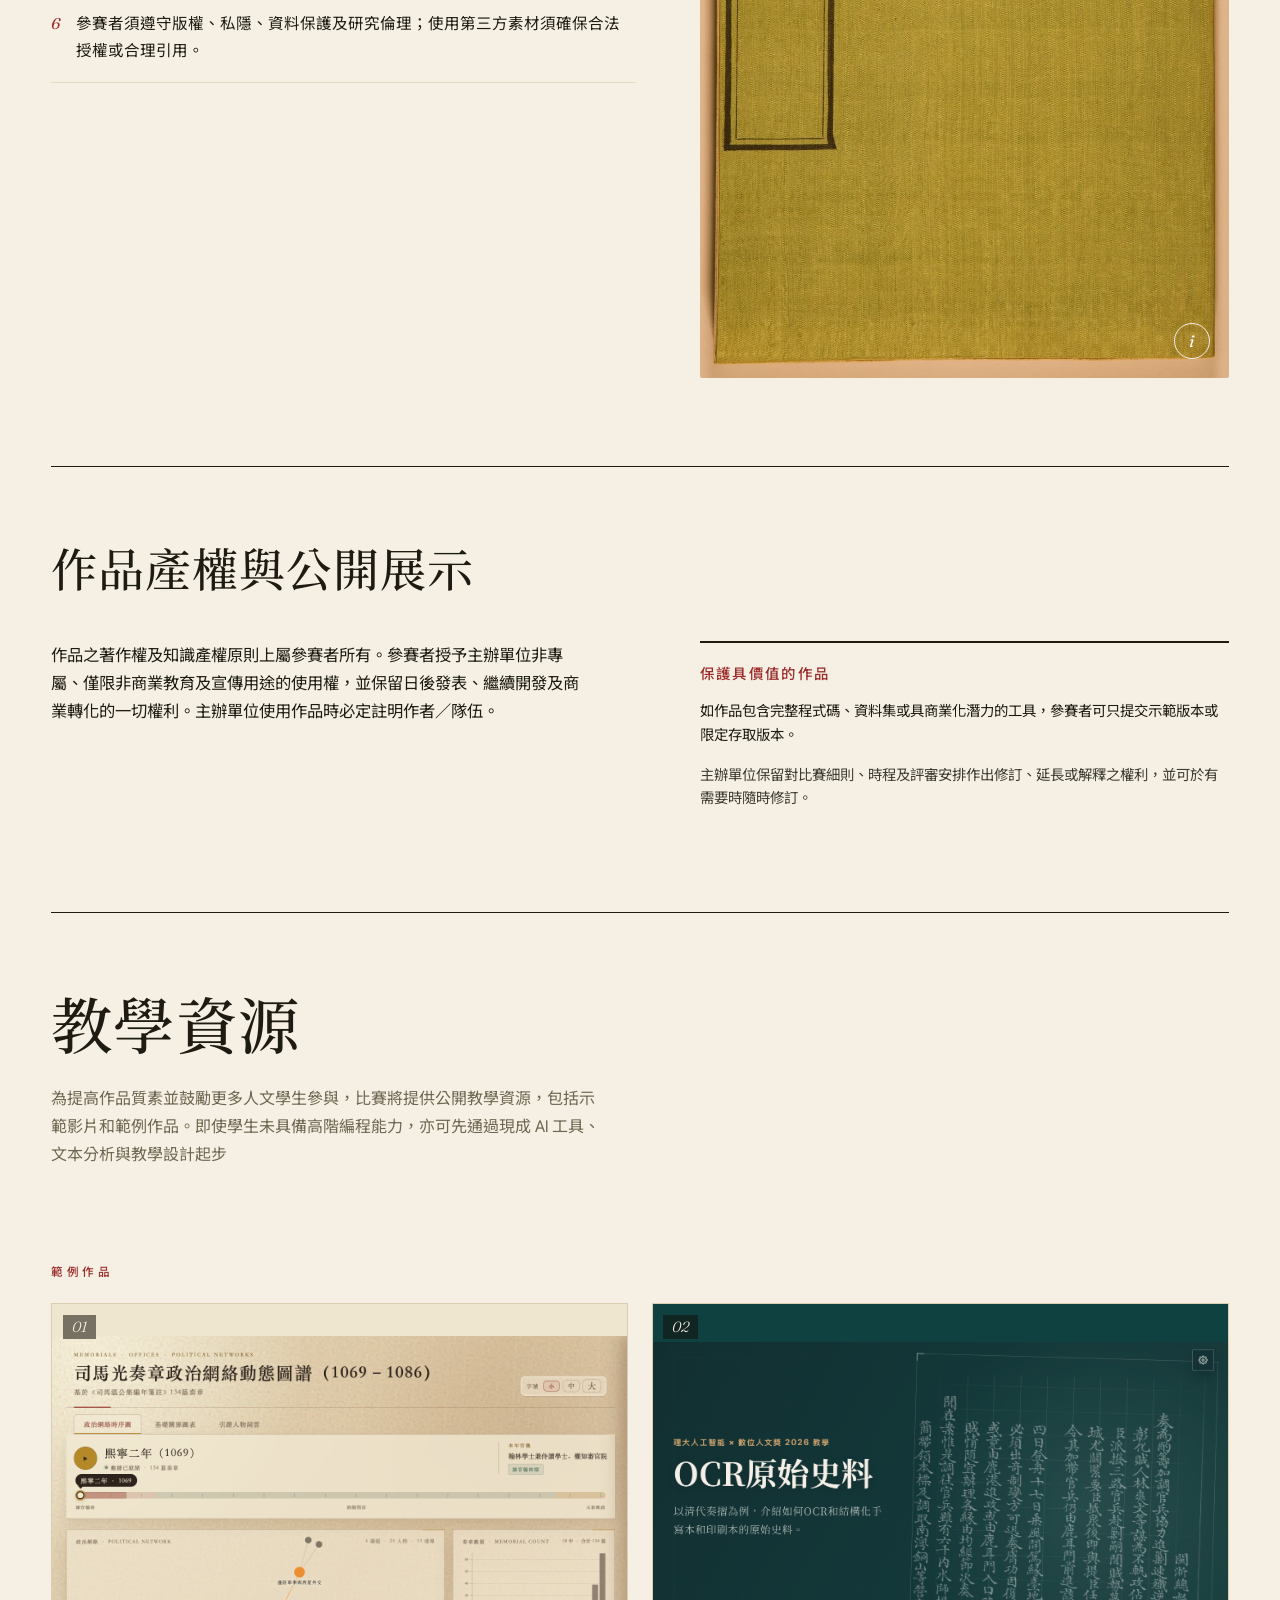
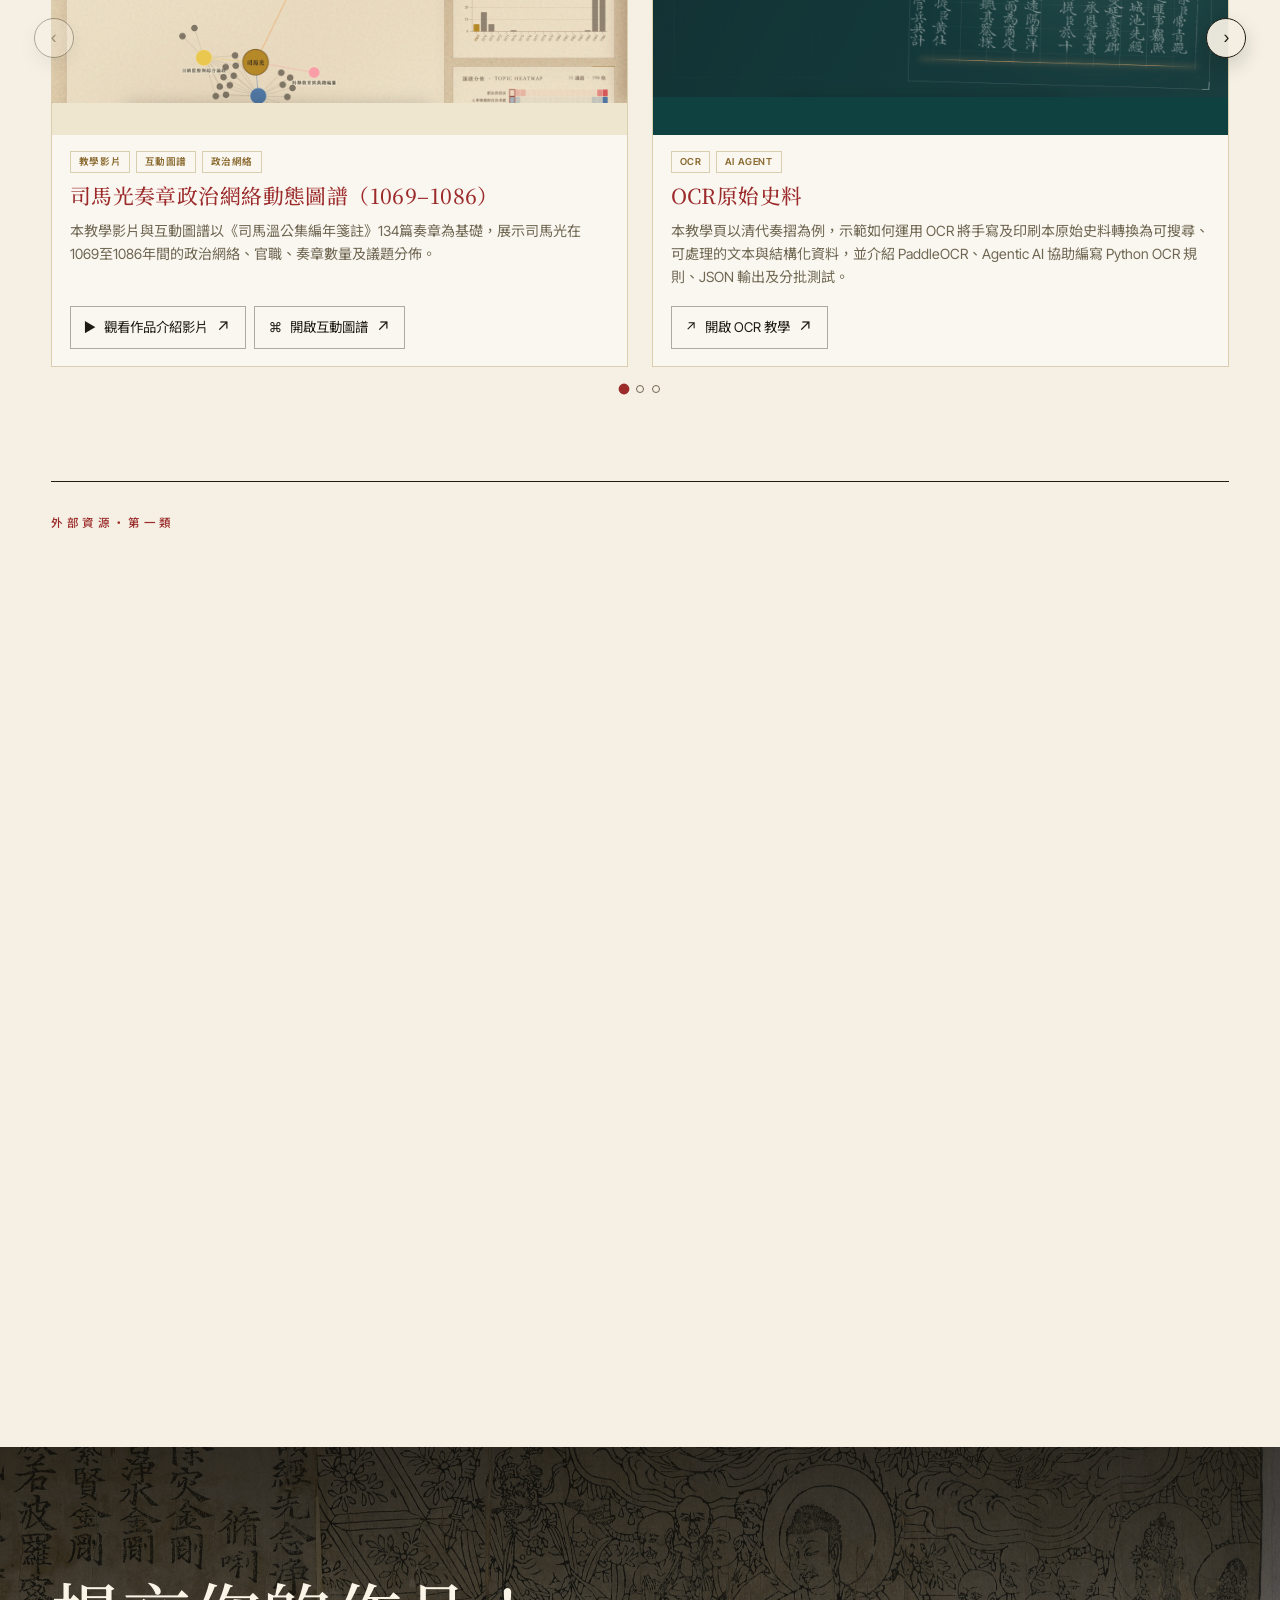
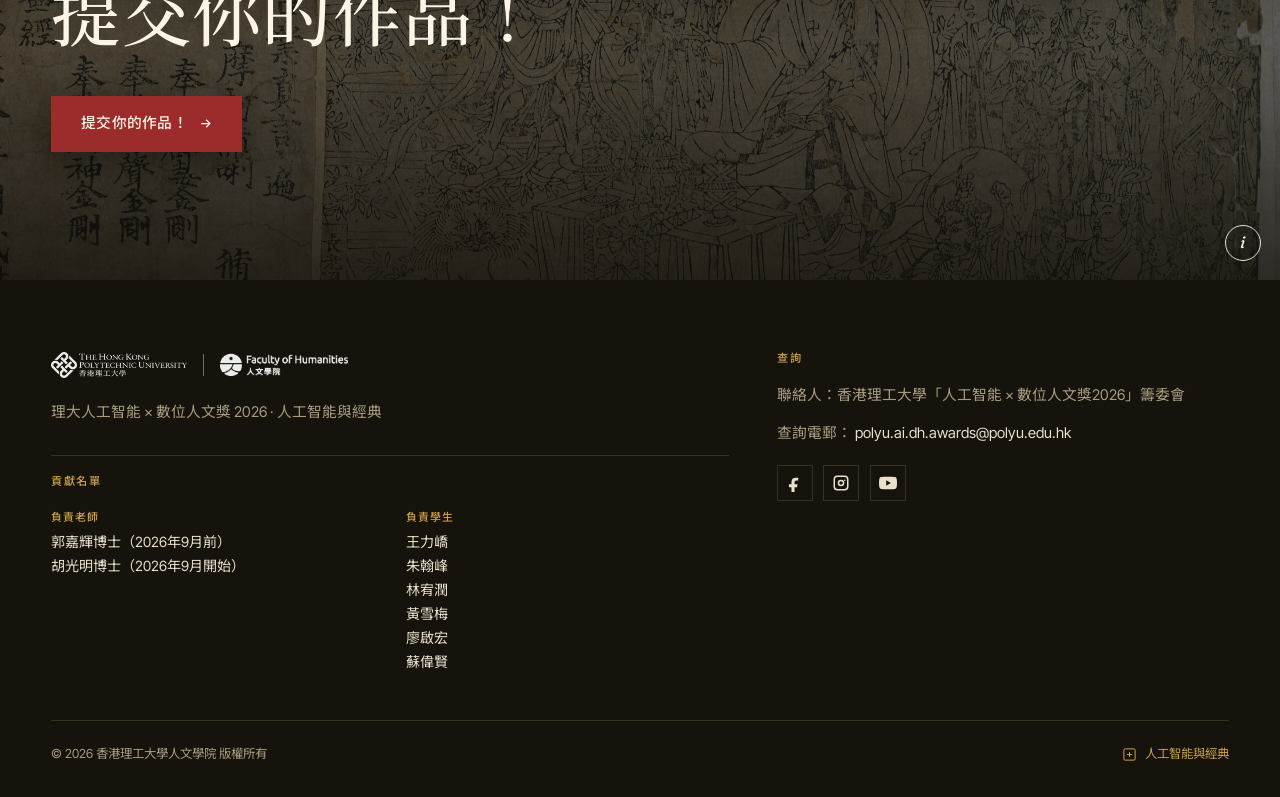
==== commit 2d9e3fef: "Update English enquiry contact" ====
--- a/website/index.html
+++ b/website/index.html
@@ -1503,7 +1503,7 @@
       <div>
         <h4><span class="en-only">Enquiries</span><span class="zh-only">查詢</span></h4>
         <ul class="foot-links">
-          <li><span class="en-only">Contact person: Lin Yourun</span><span class="zh-only">聯絡人：Lin Yourun</span></li>
+          <li><span class="en-only">Contact person: Organising Committee of the ‘Artificial Intelligence × Digital Humanities Award 2026’ at The Hong Kong Polytechnic University</span><span class="zh-only">聯絡人：香港理工大學「人工智能 × 數位人文獎2026」籌委會</span></li>
           <li><span class="en-only">Enquiry email:</span><span class="zh-only">查詢電郵：</span> <a href="mailto:polyu.ai.dh.awards@polyu.edu.hk">polyu.ai.dh.awards@polyu.edu.hk</a></li>
         </ul>
         <div class="social-links" aria-label="Social media">
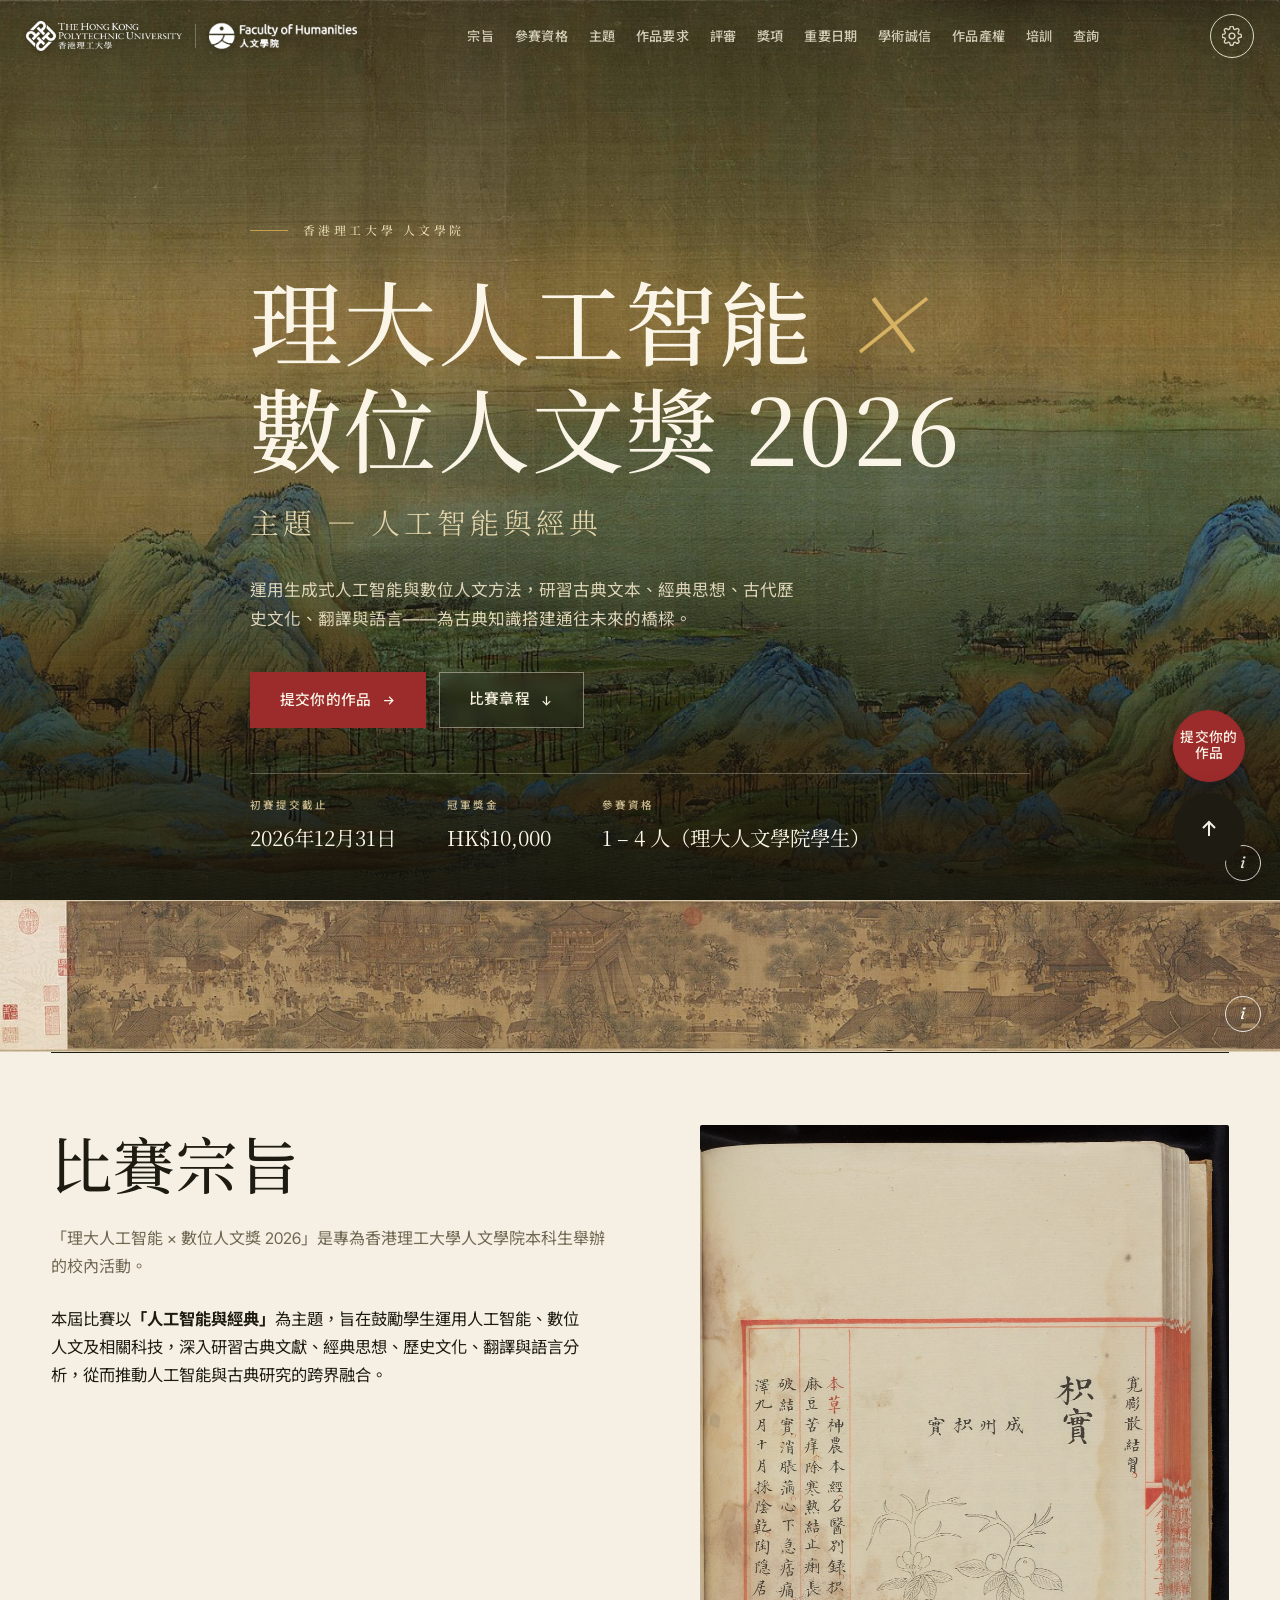
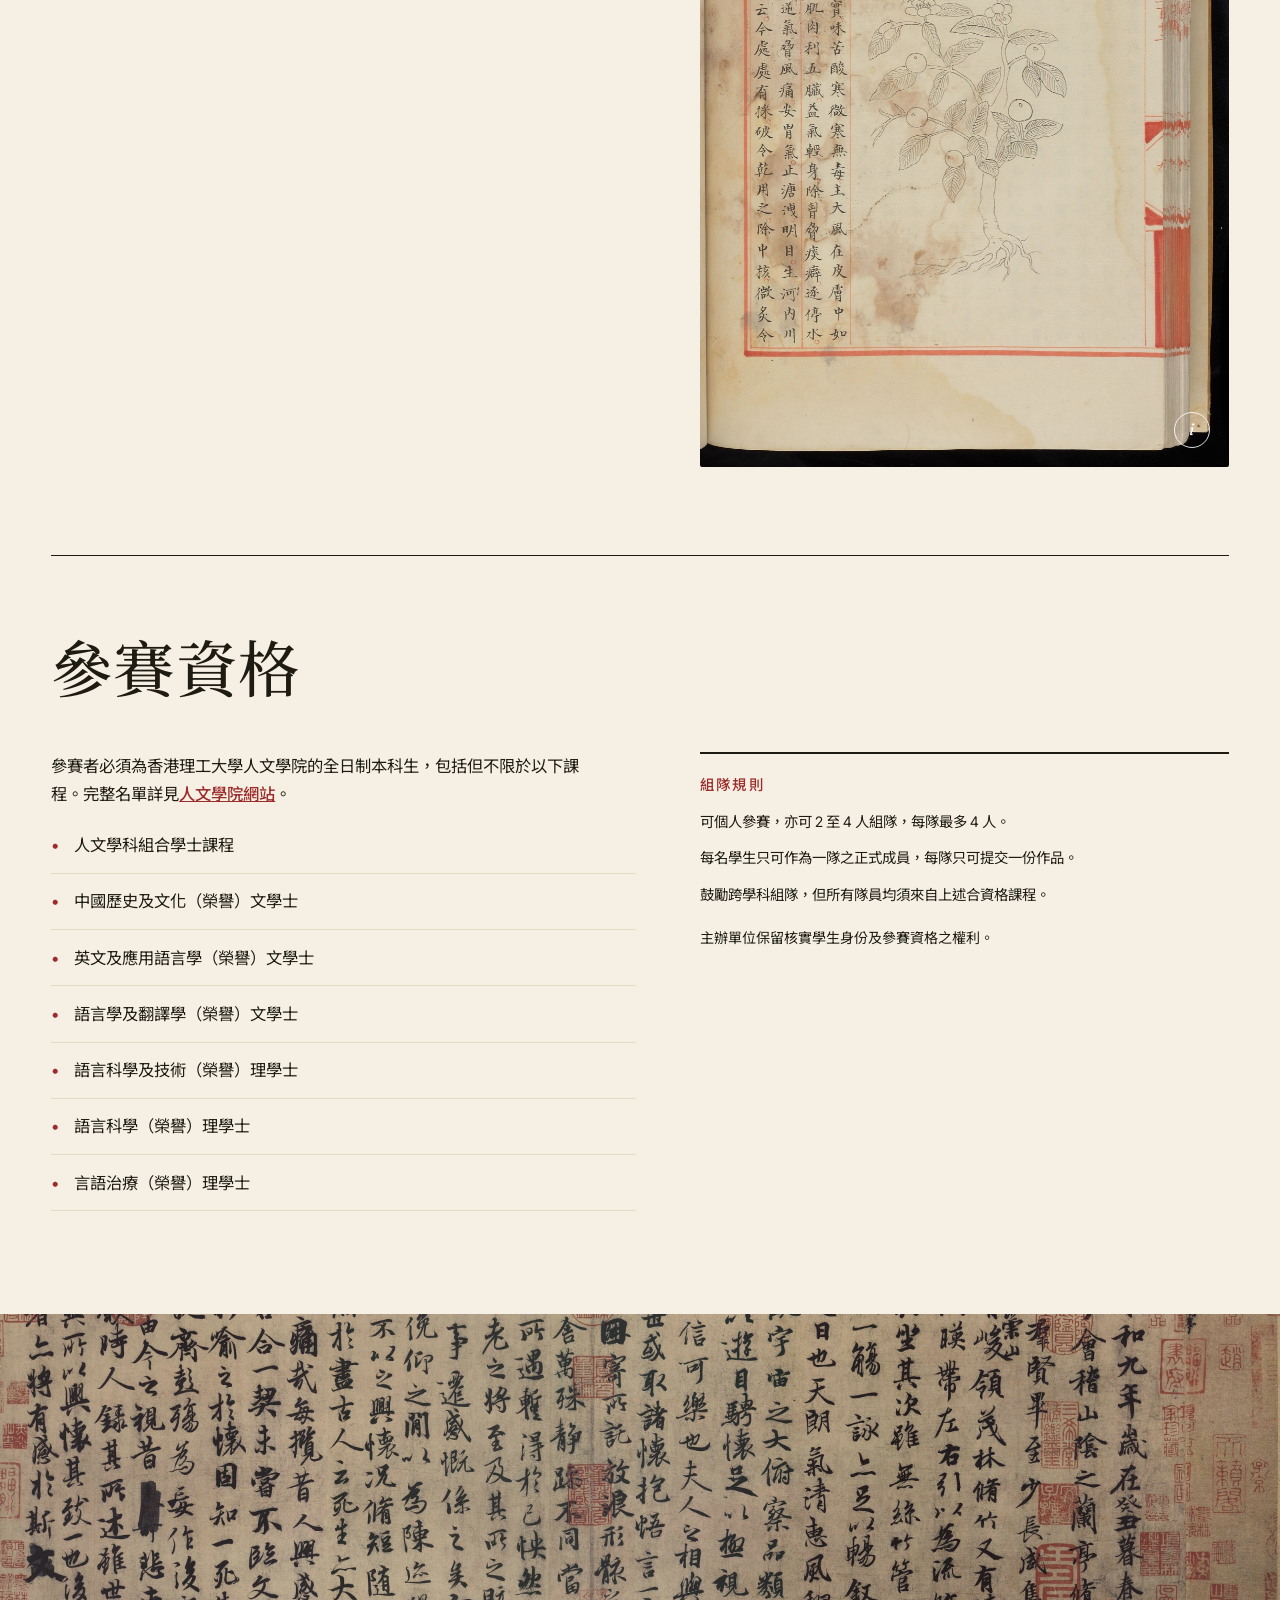
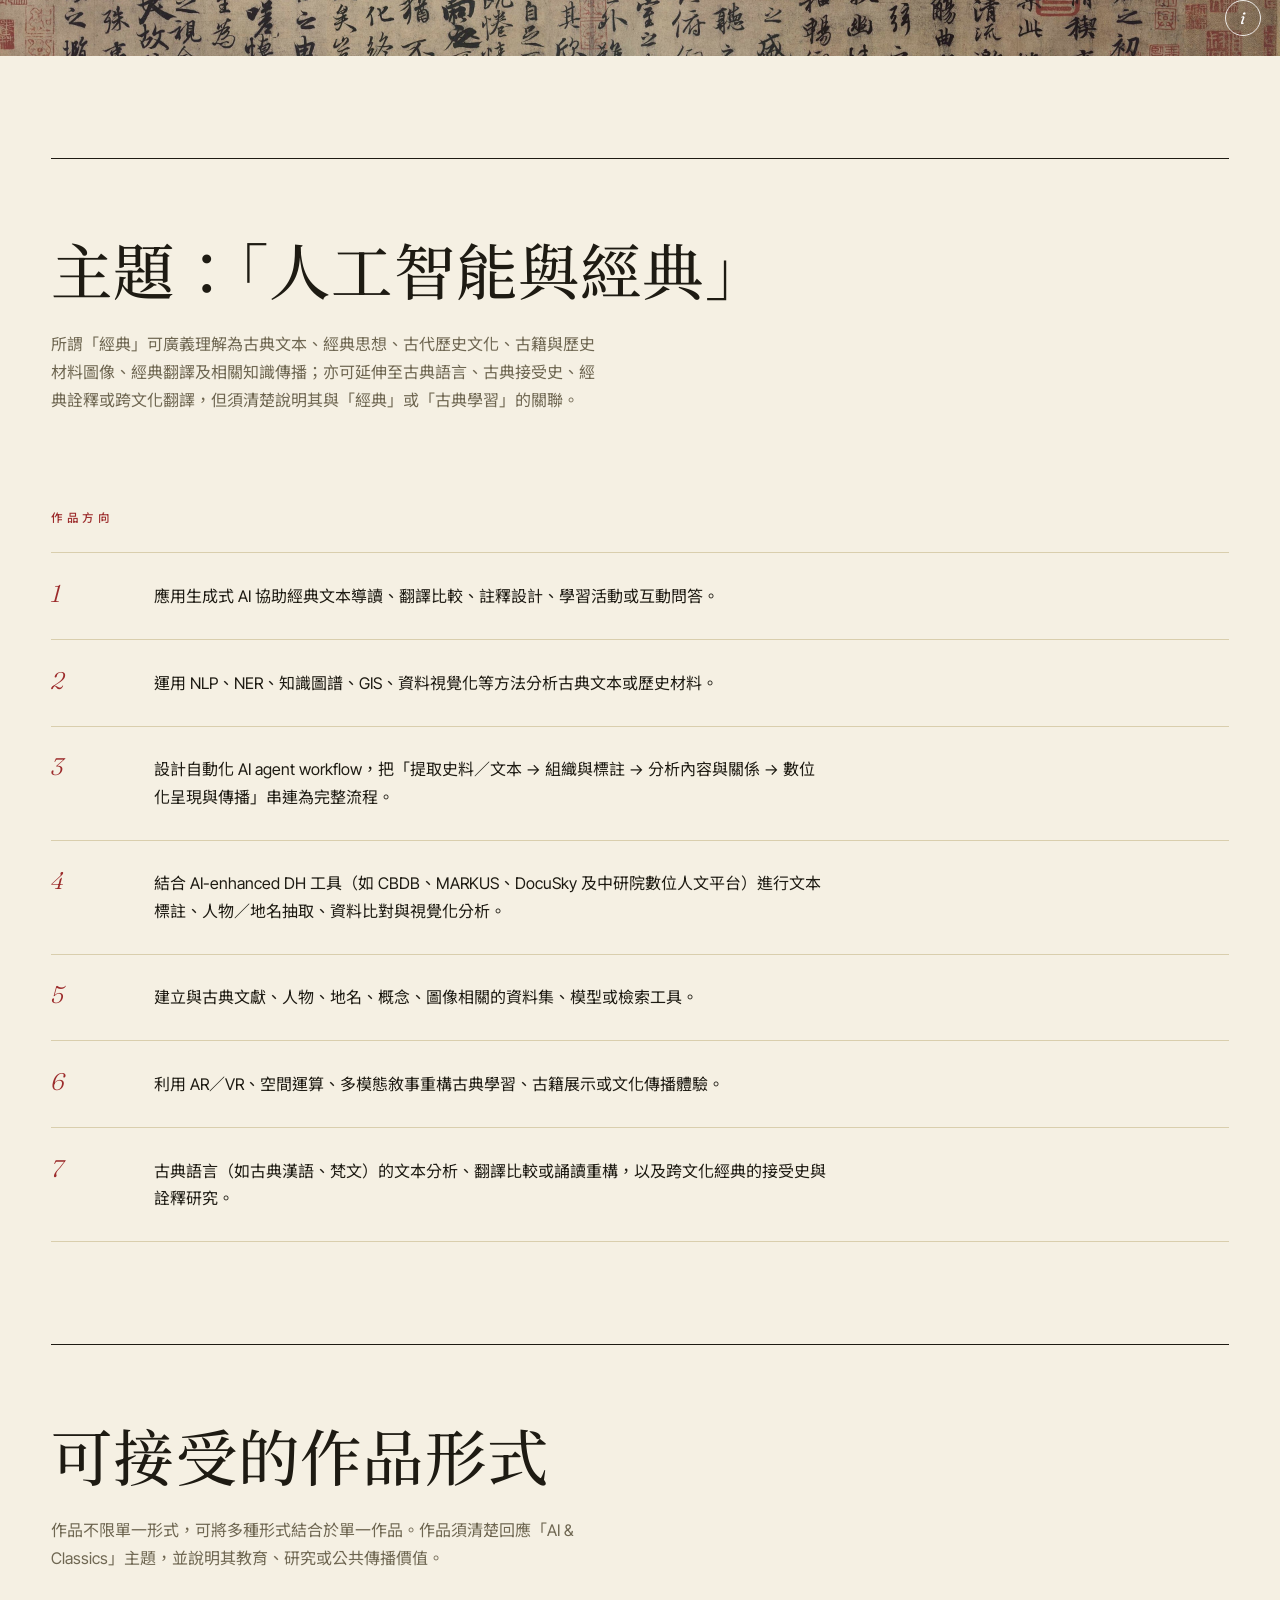
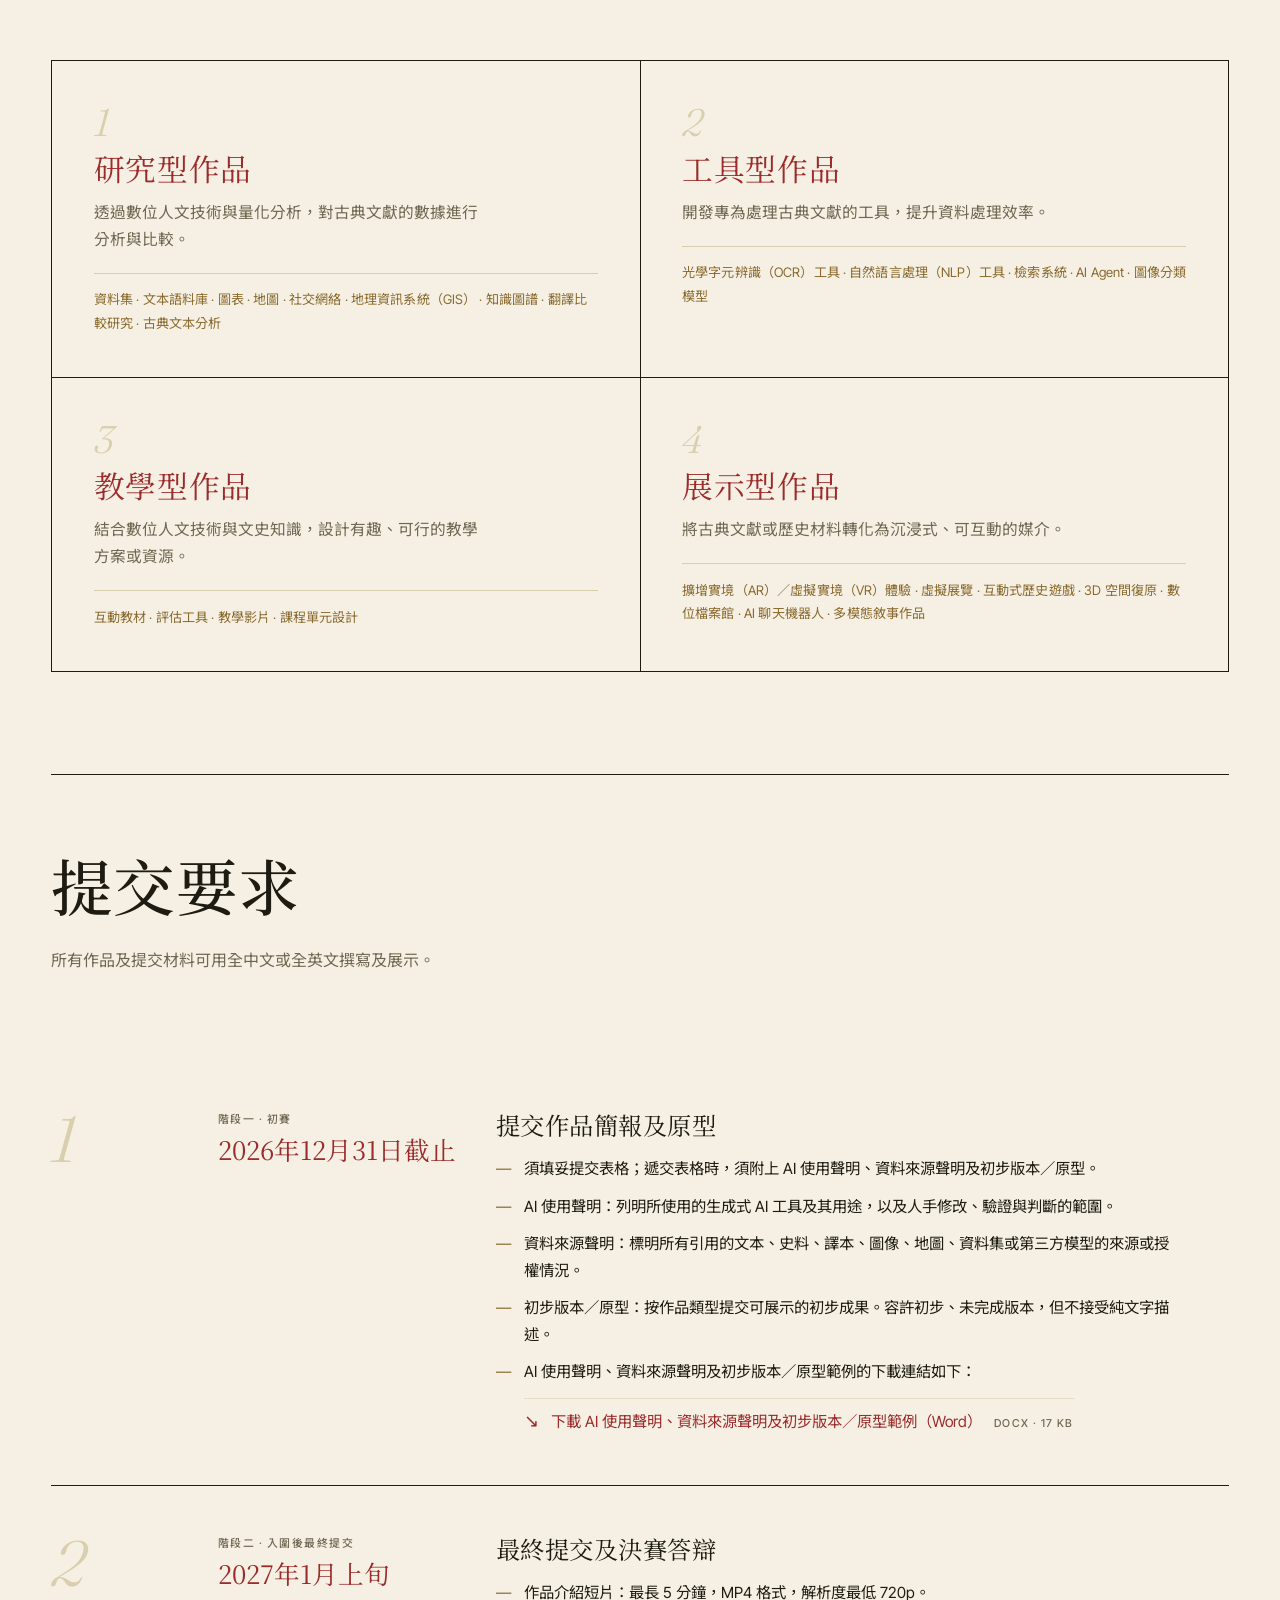
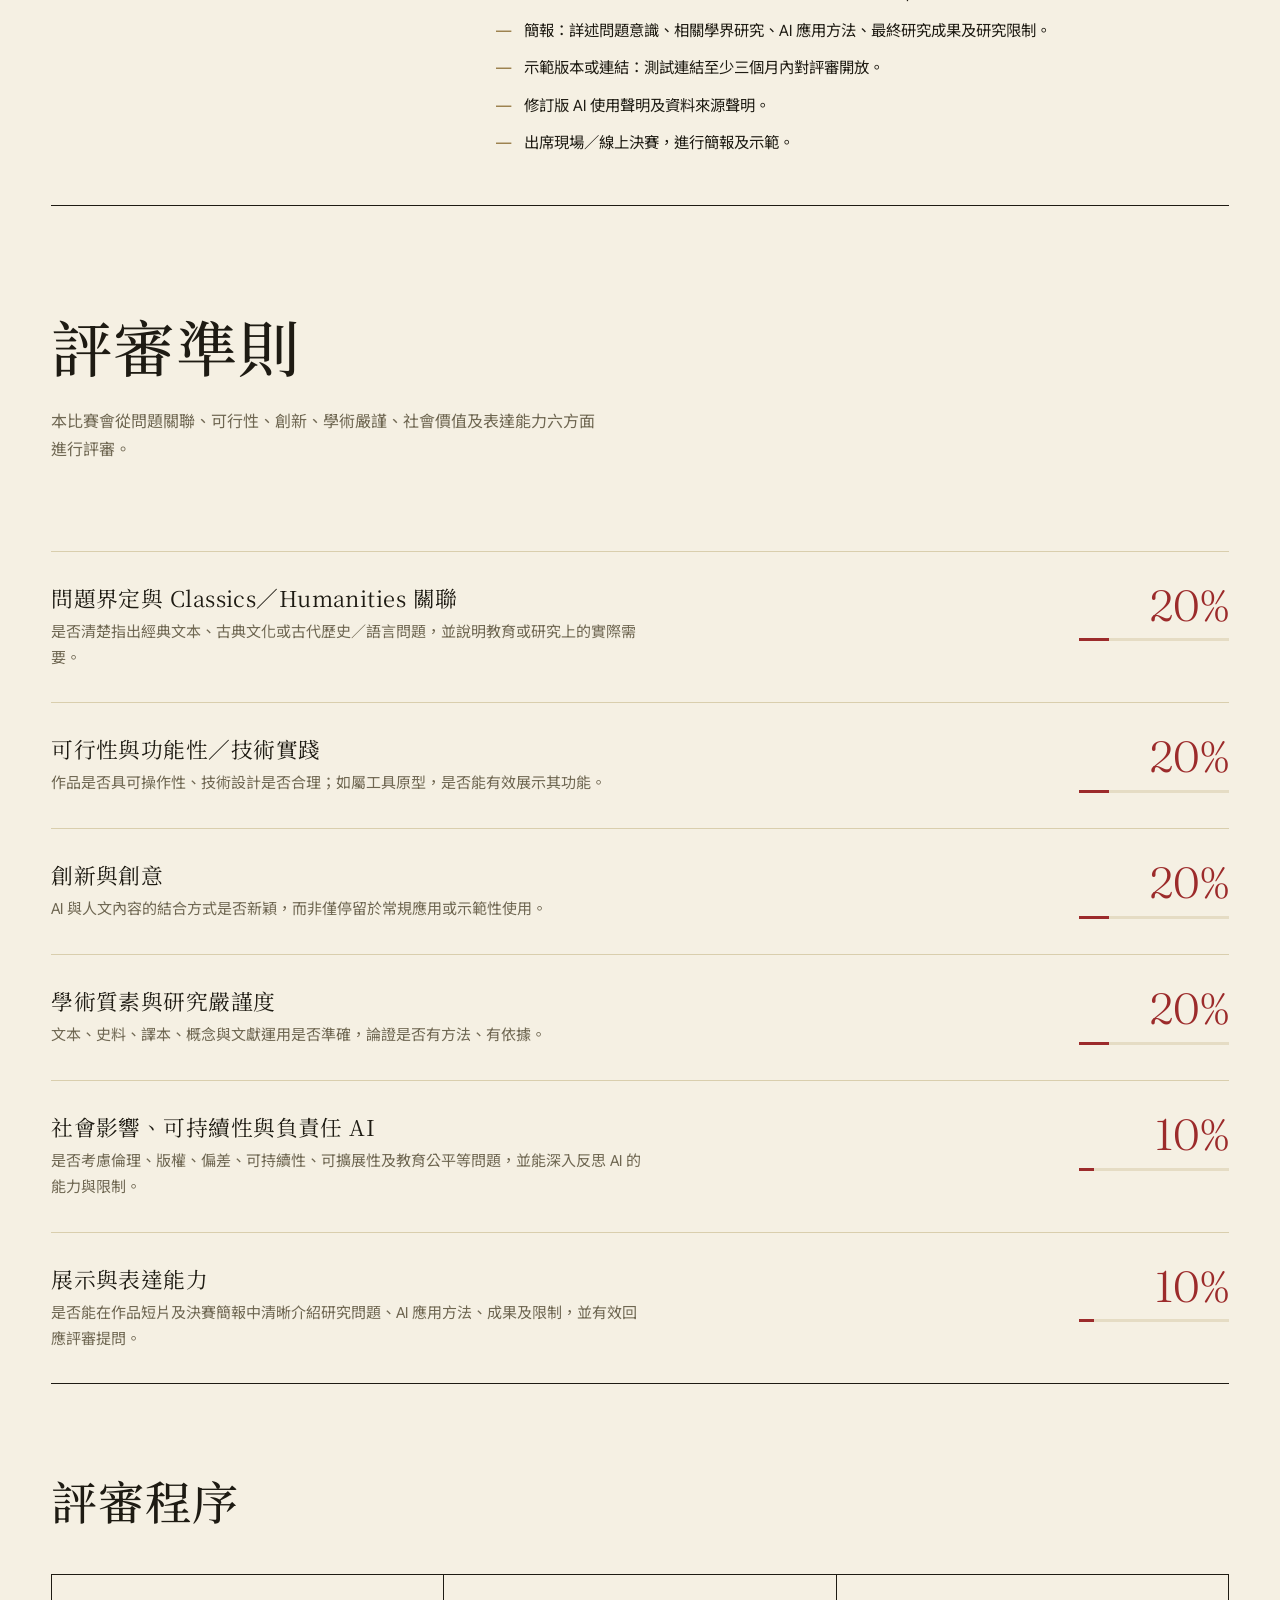
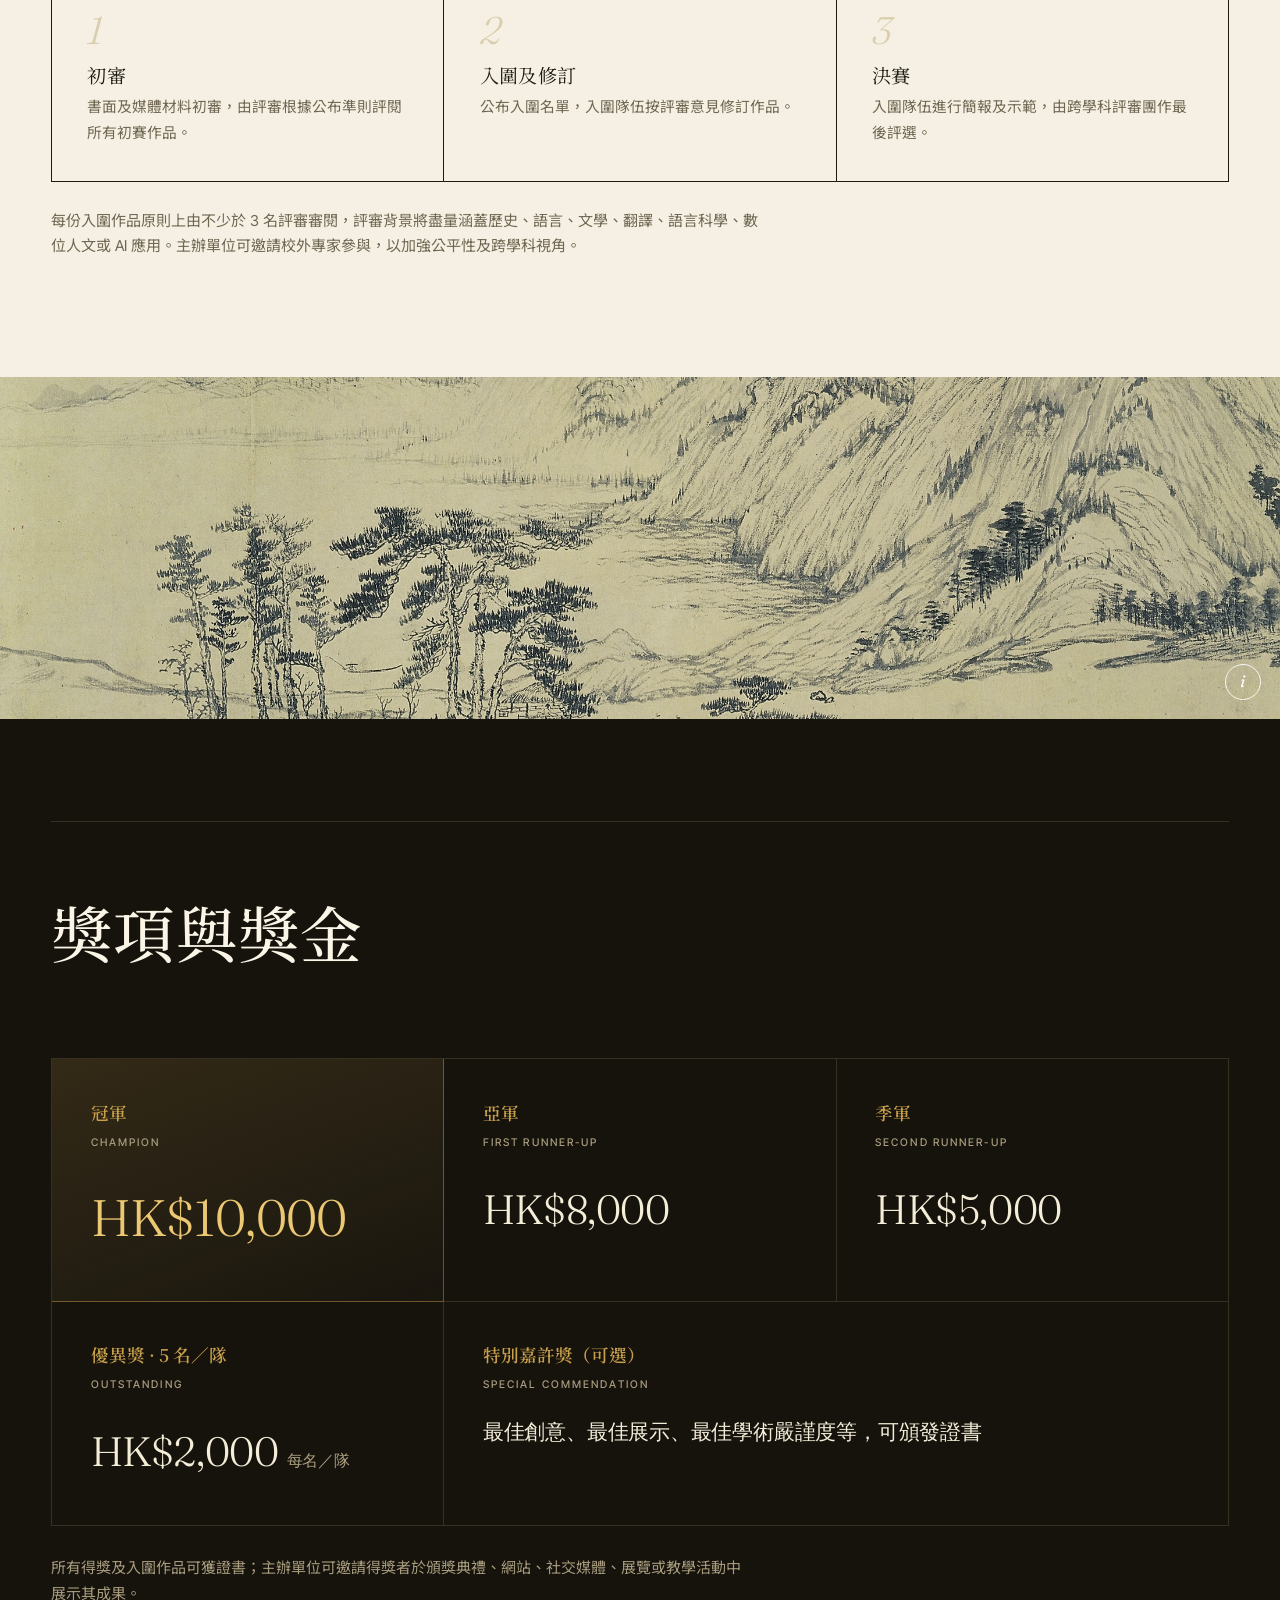
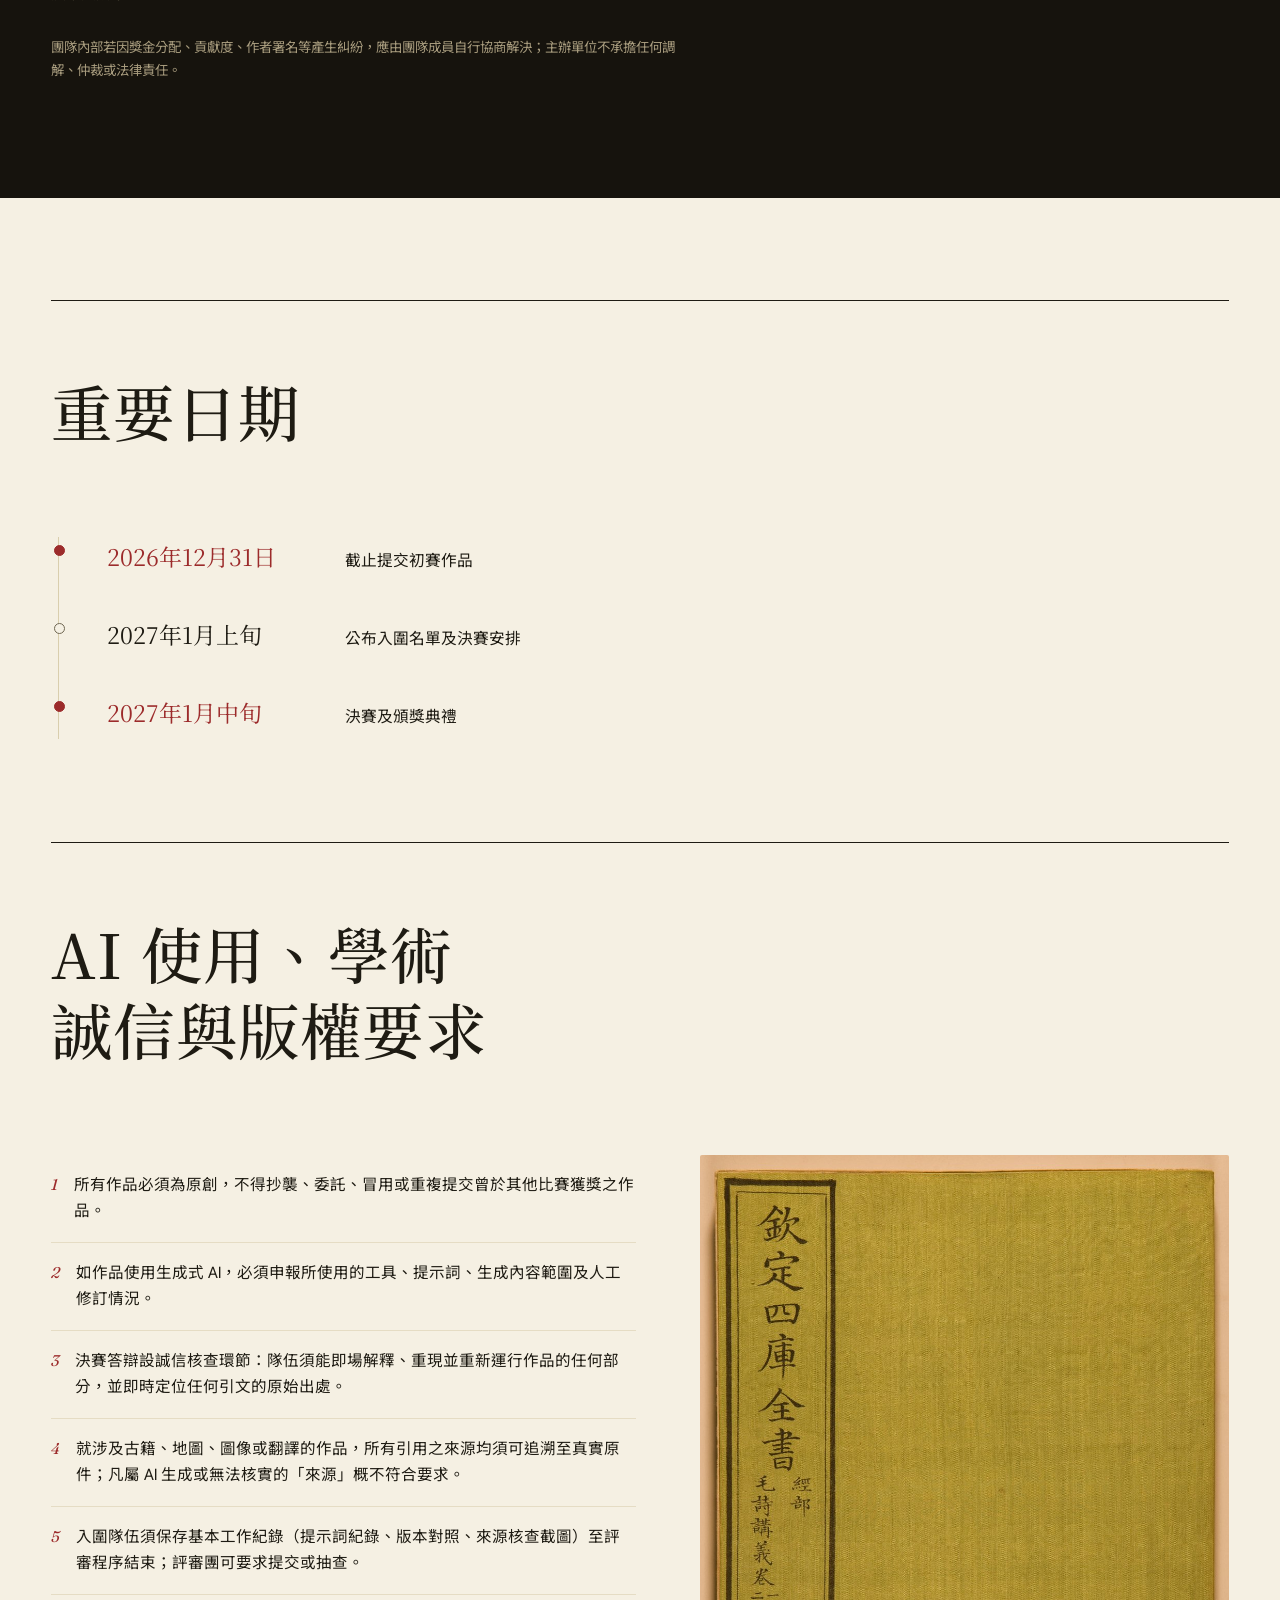
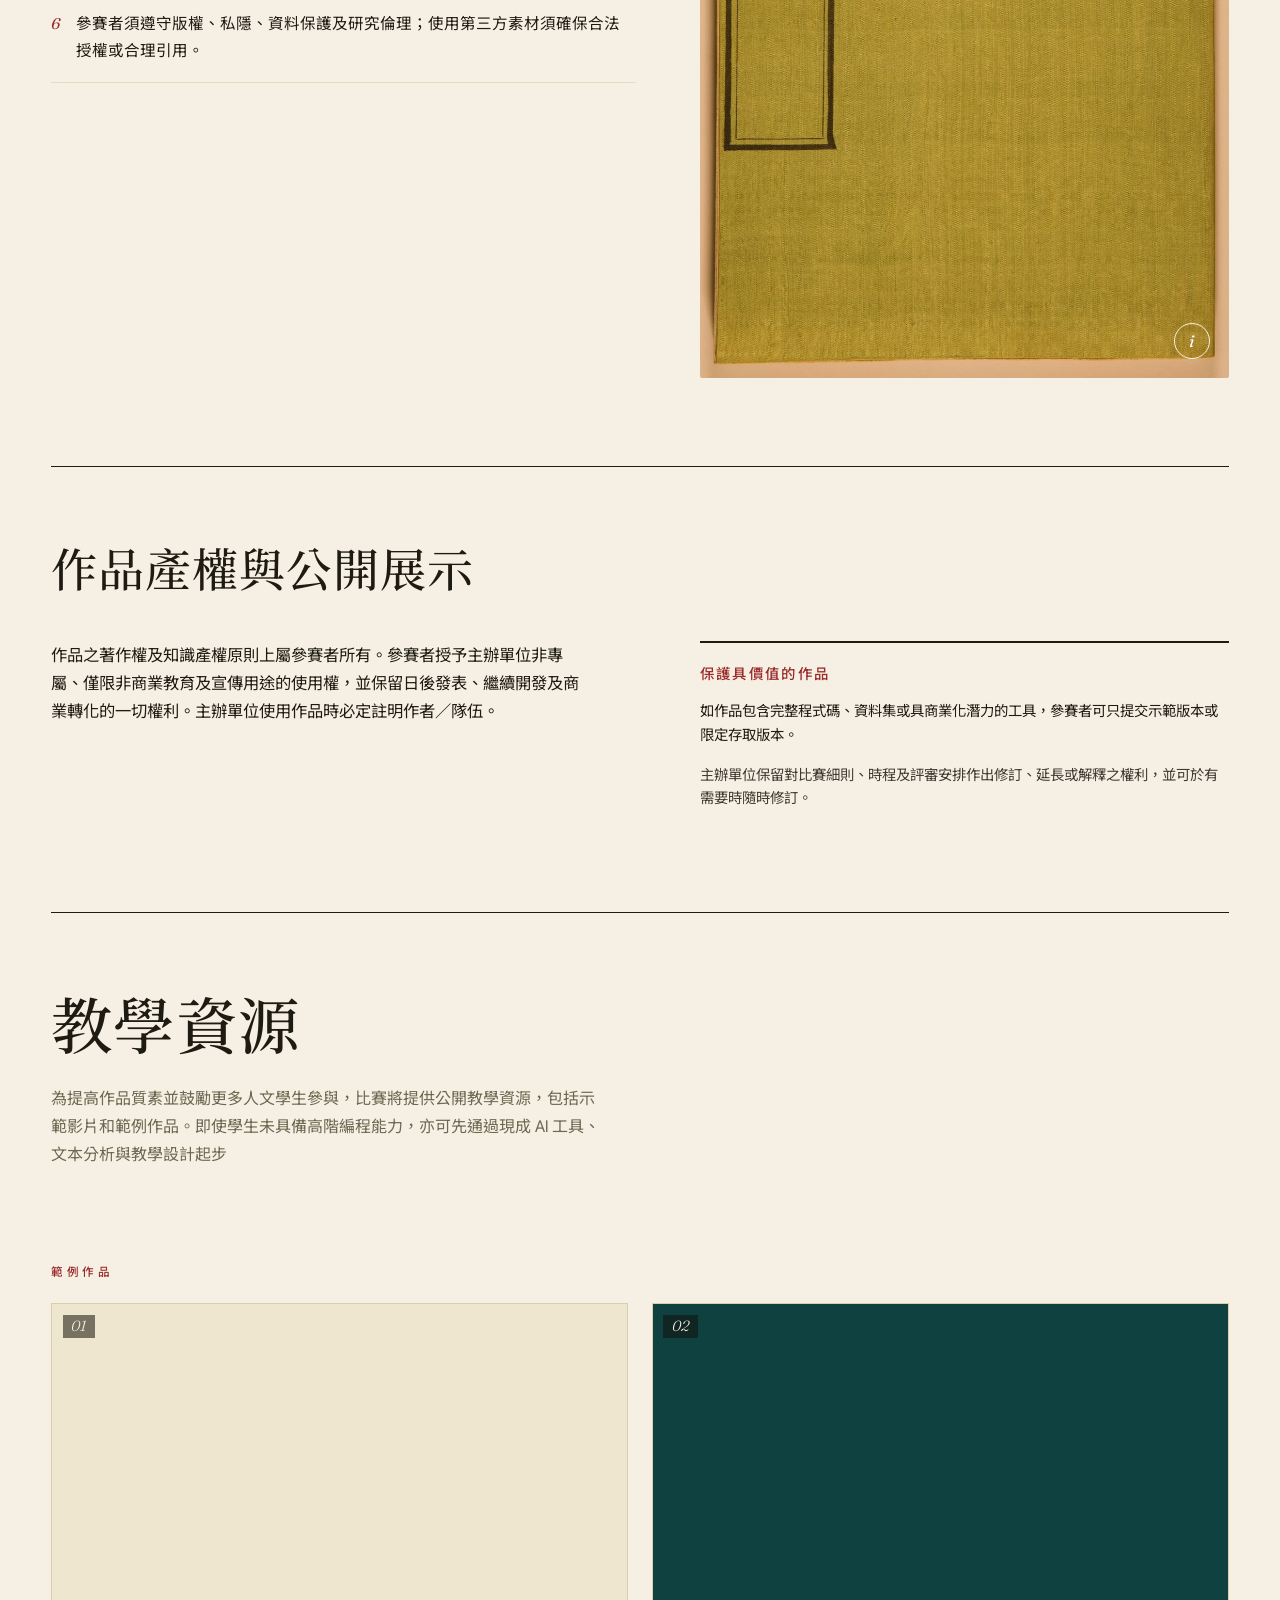
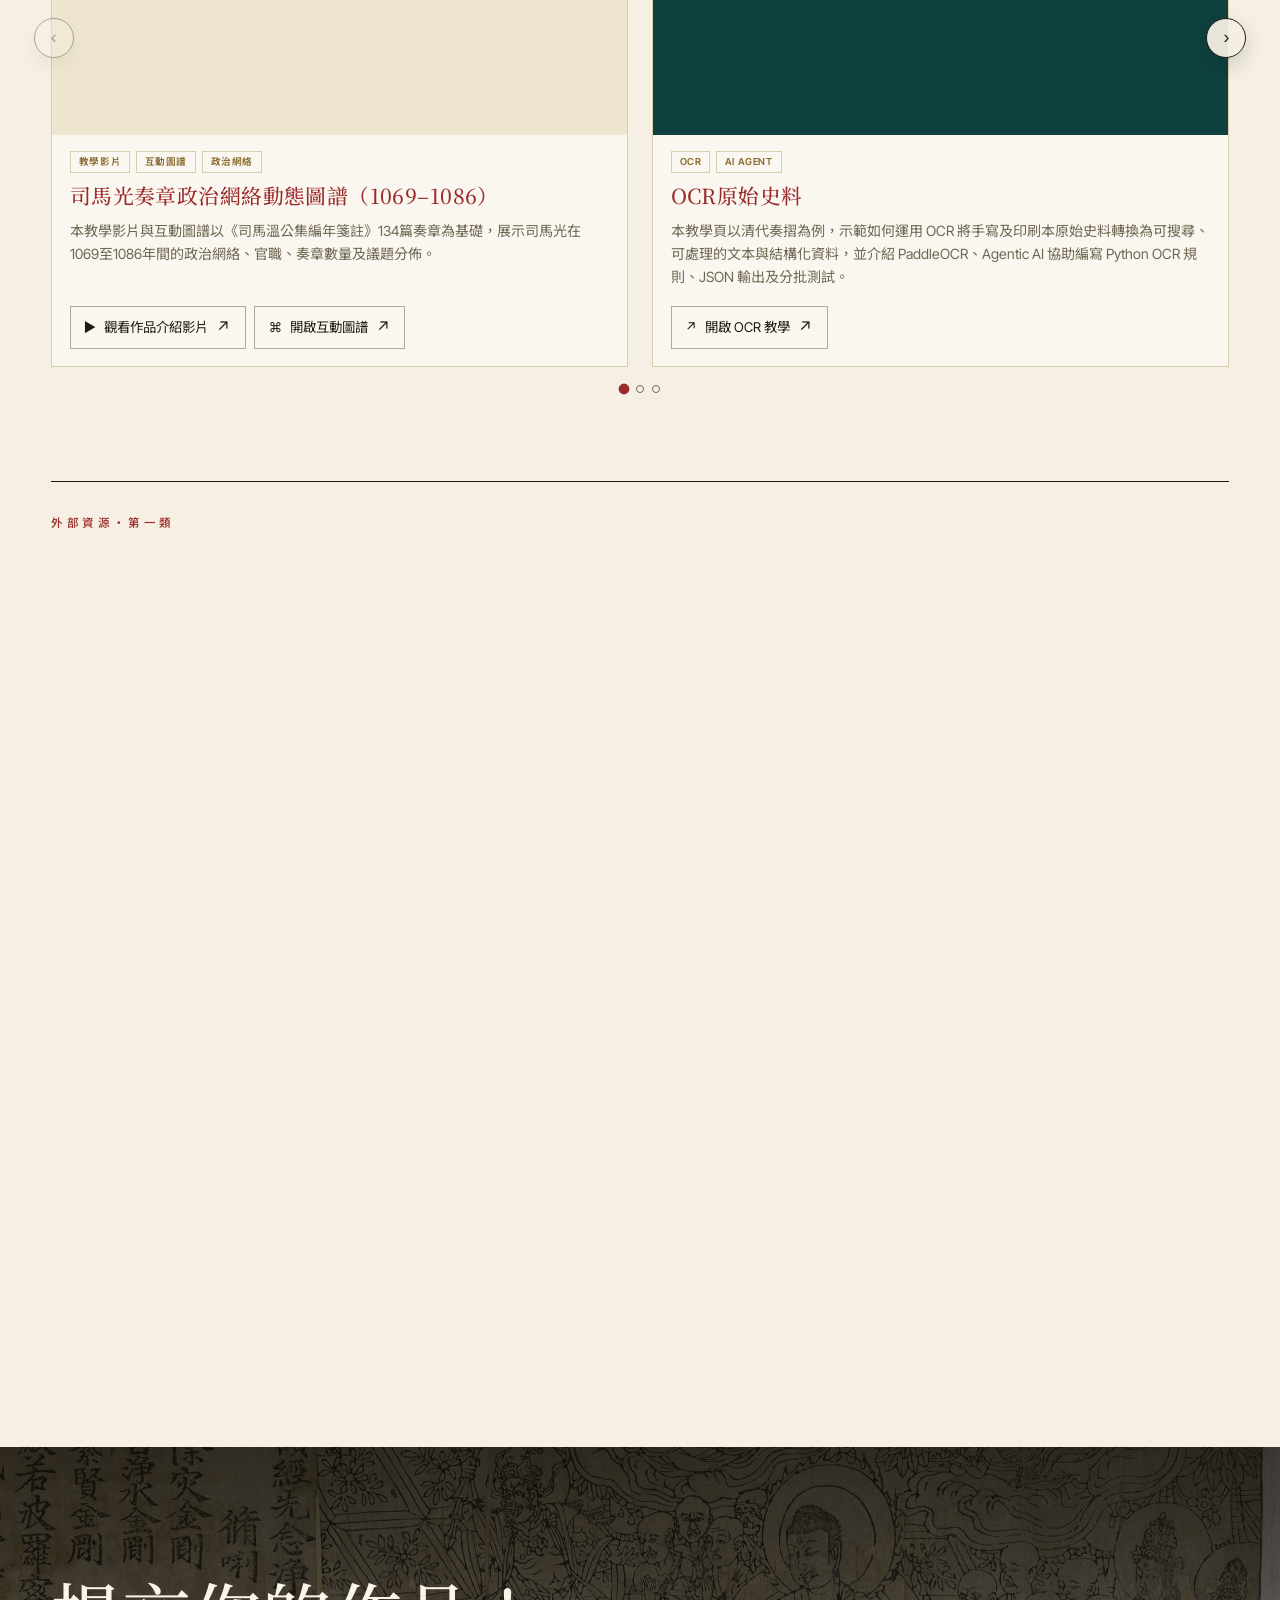
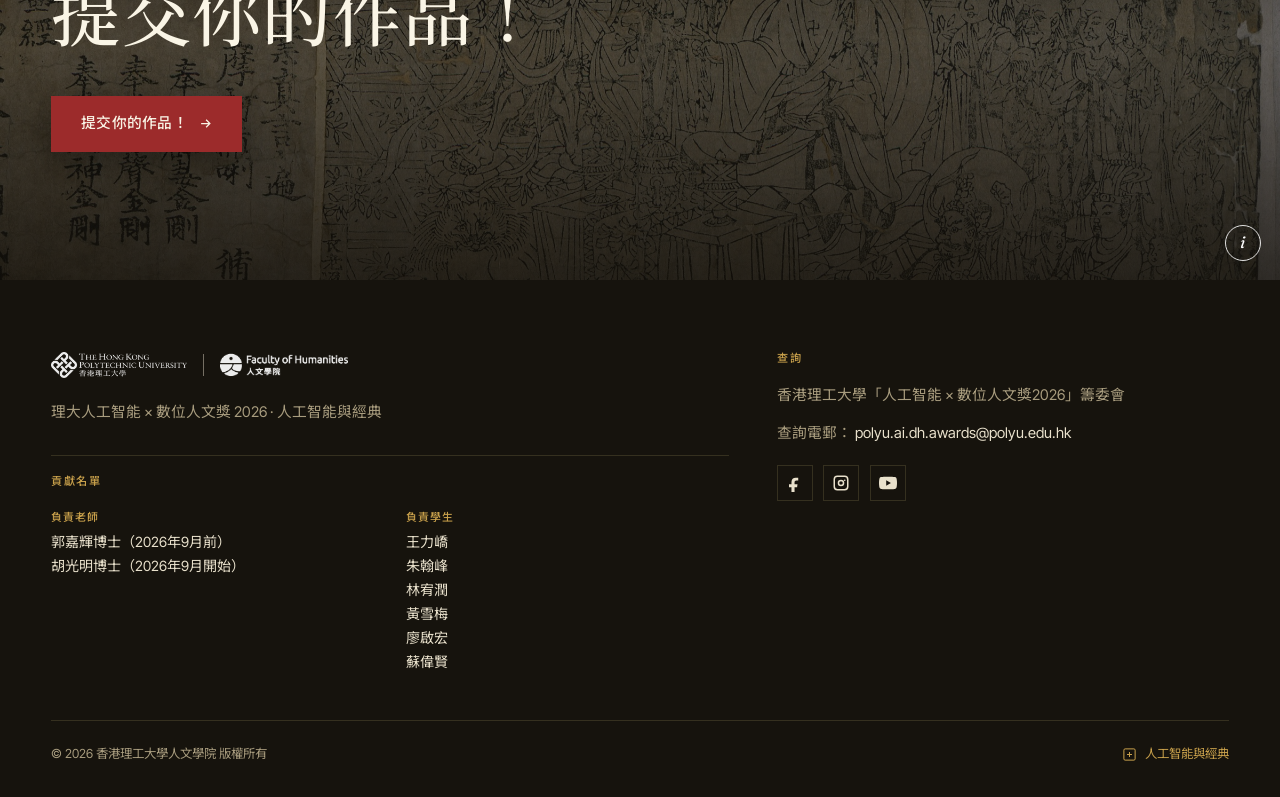
==== commit db4c1f2c: "Remove contact person labels" ====
--- a/website/index.html
+++ b/website/index.html
@@ -1503,7 +1503,7 @@
       <div>
         <h4><span class="en-only">Enquiries</span><span class="zh-only">查詢</span></h4>
         <ul class="foot-links">
-          <li><span class="en-only">Contact person: Organising Committee of the ‘Artificial Intelligence × Digital Humanities Award 2026’ at The Hong Kong Polytechnic University</span><span class="zh-only">聯絡人：香港理工大學「人工智能 × 數位人文獎2026」籌委會</span></li>
+          <li><span class="en-only">Organising Committee of the ‘Artificial Intelligence × Digital Humanities Award 2026’ at The Hong Kong Polytechnic University</span><span class="zh-only">香港理工大學「人工智能 × 數位人文獎2026」籌委會</span></li>
           <li><span class="en-only">Enquiry email:</span><span class="zh-only">查詢電郵：</span> <a href="mailto:polyu.ai.dh.awards@polyu.edu.hk">polyu.ai.dh.awards@polyu.edu.hk</a></li>
         </ul>
         <div class="social-links" aria-label="Social media">
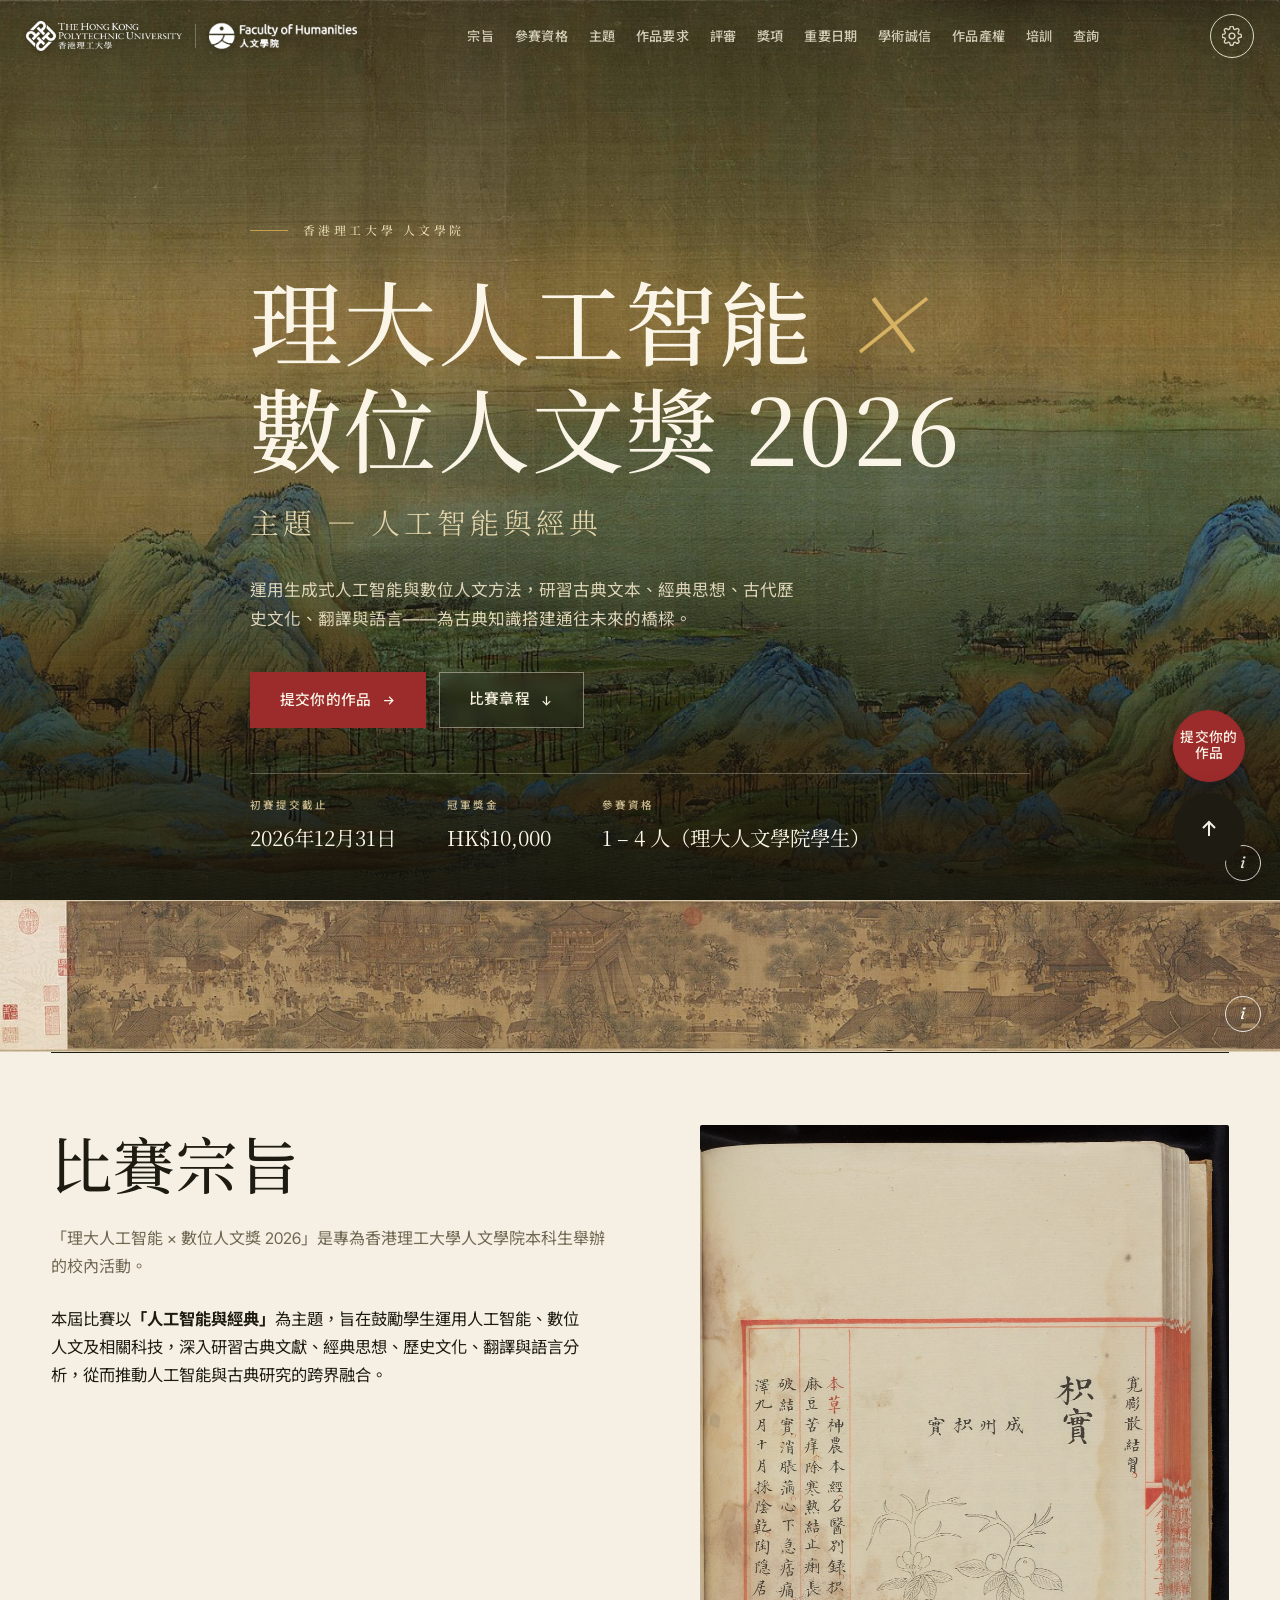
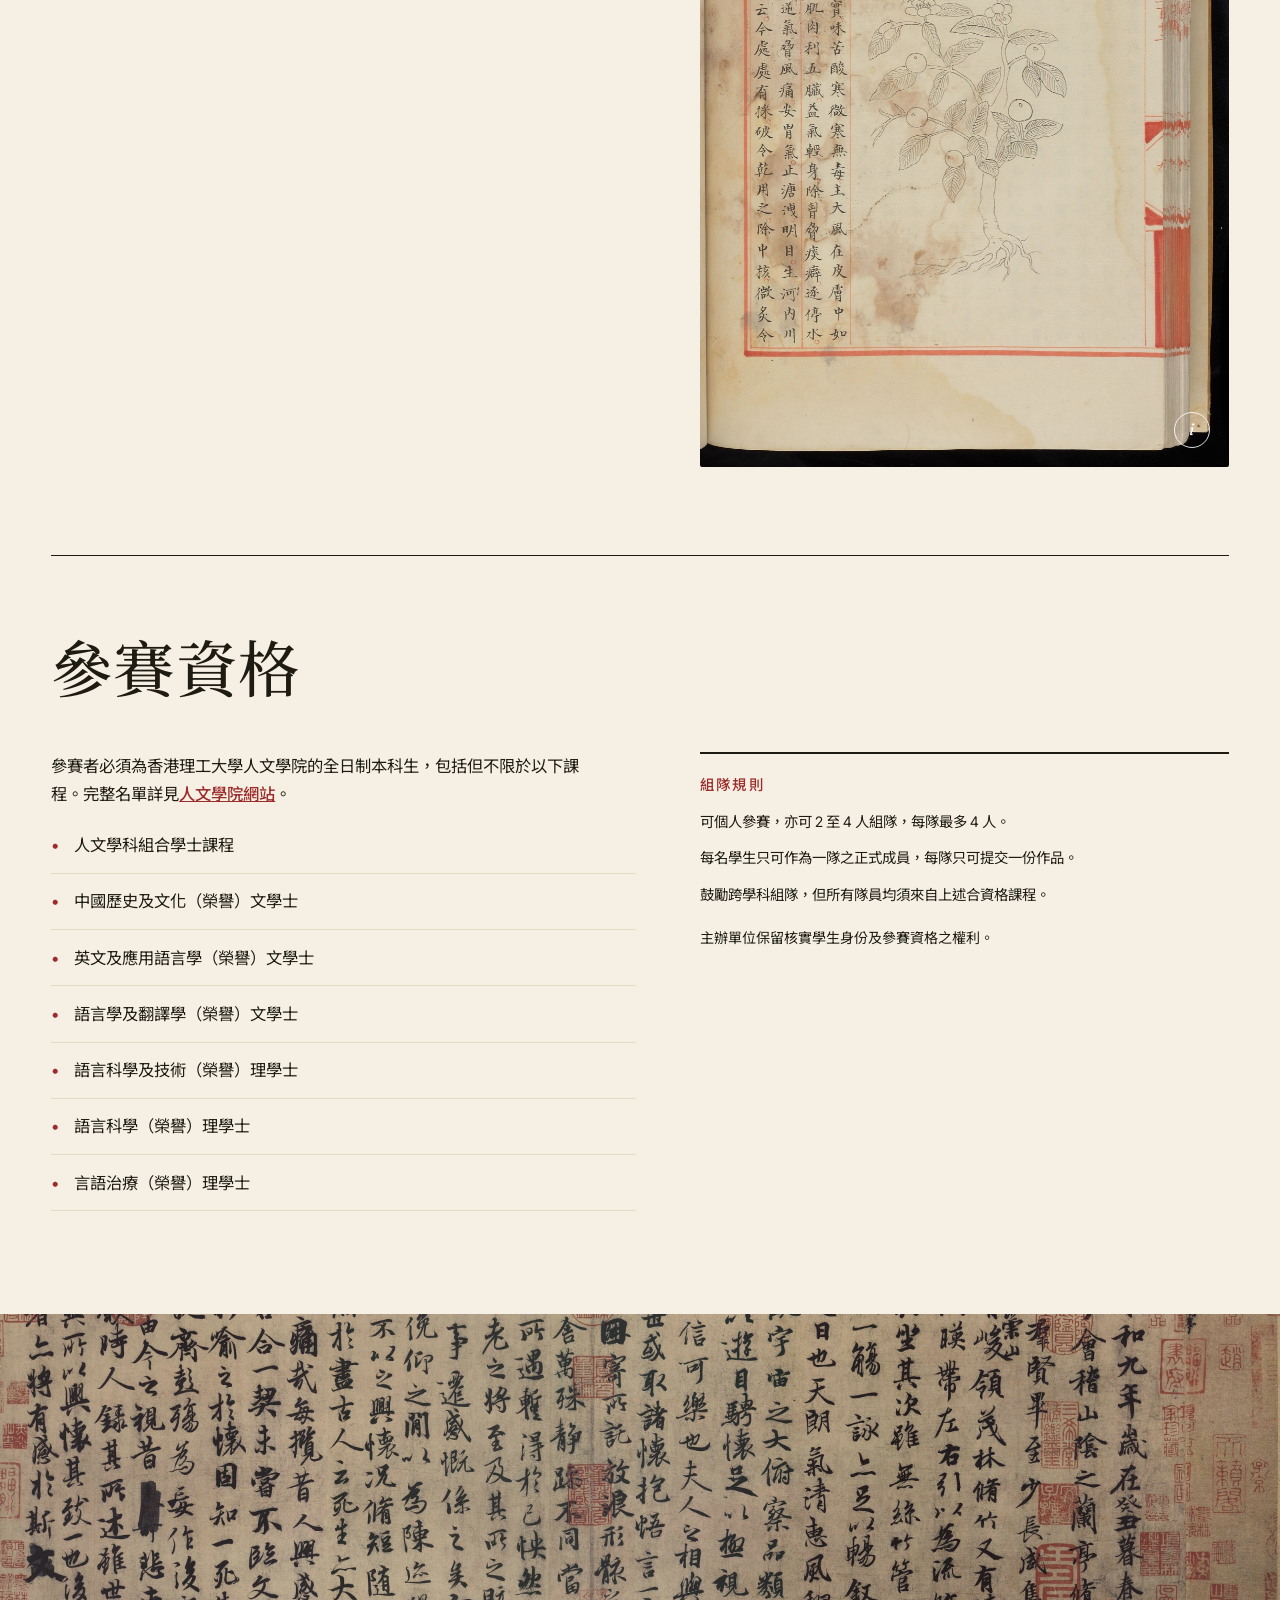
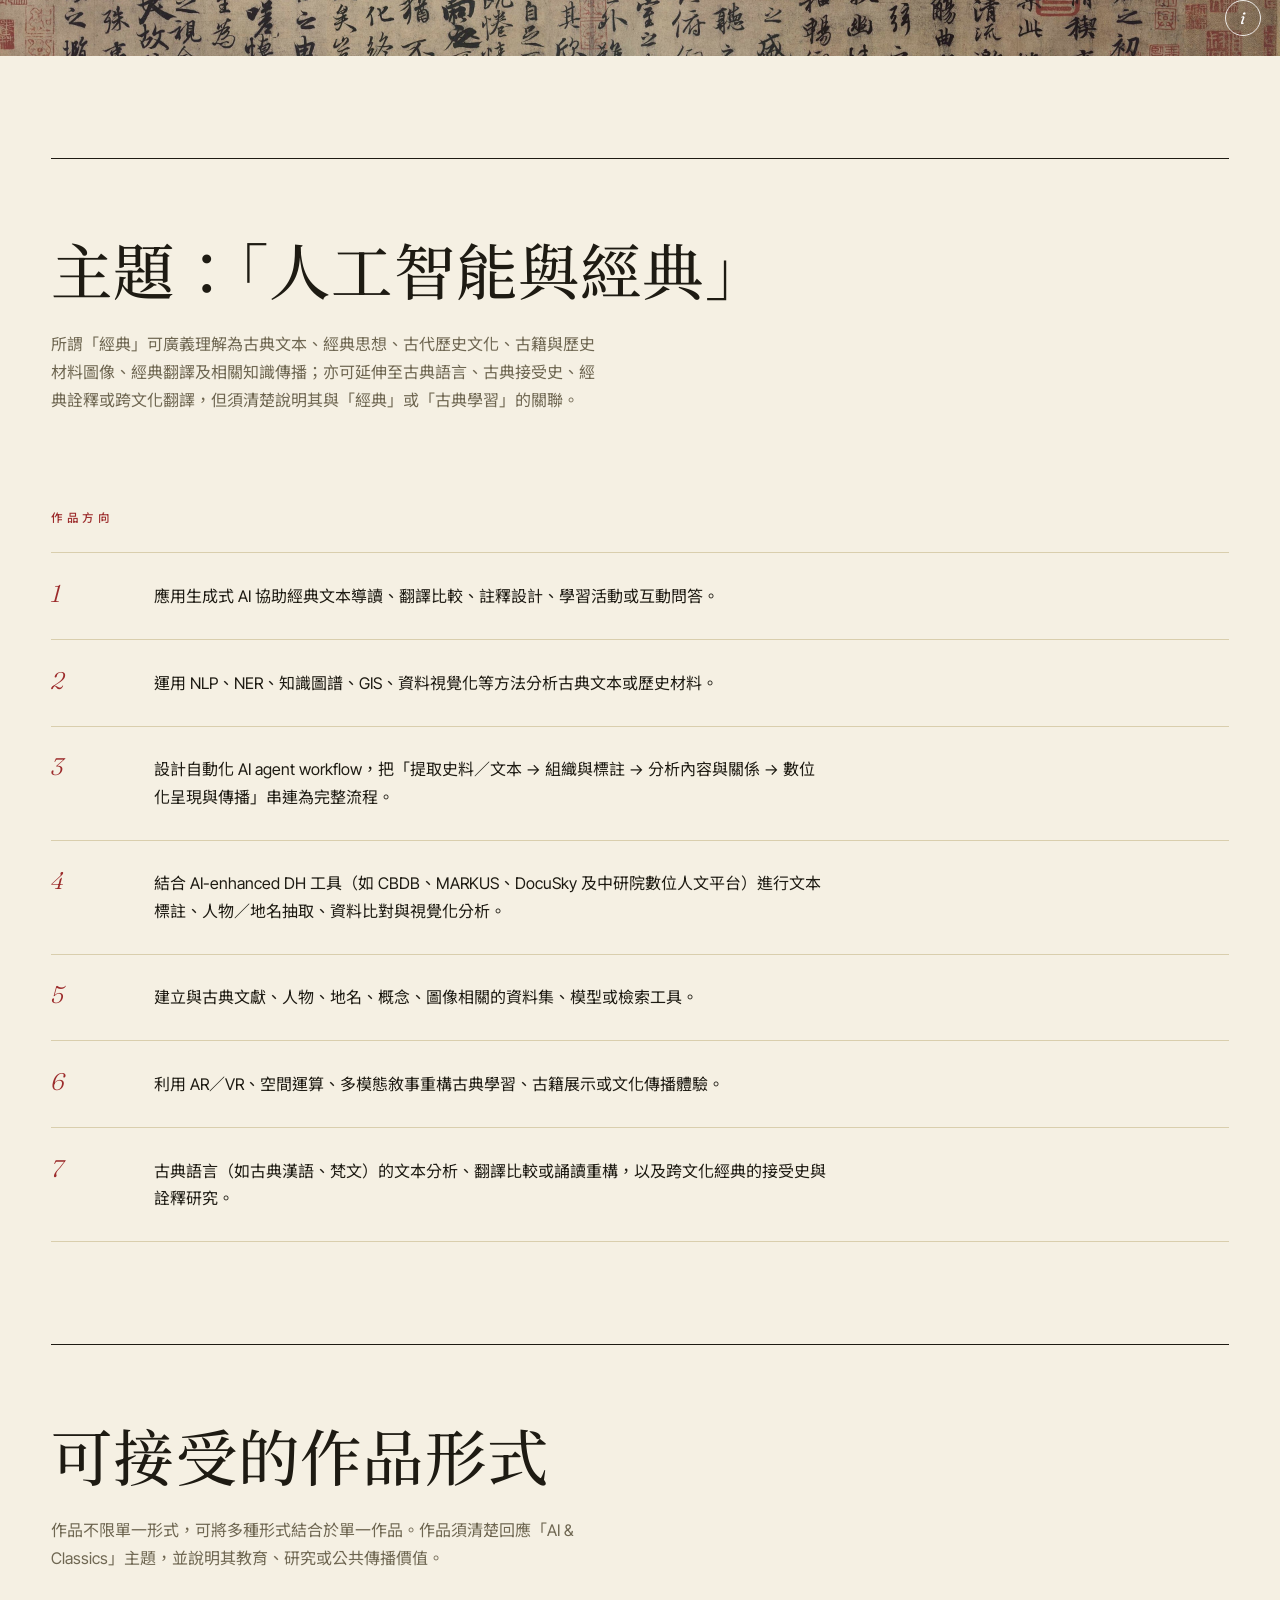
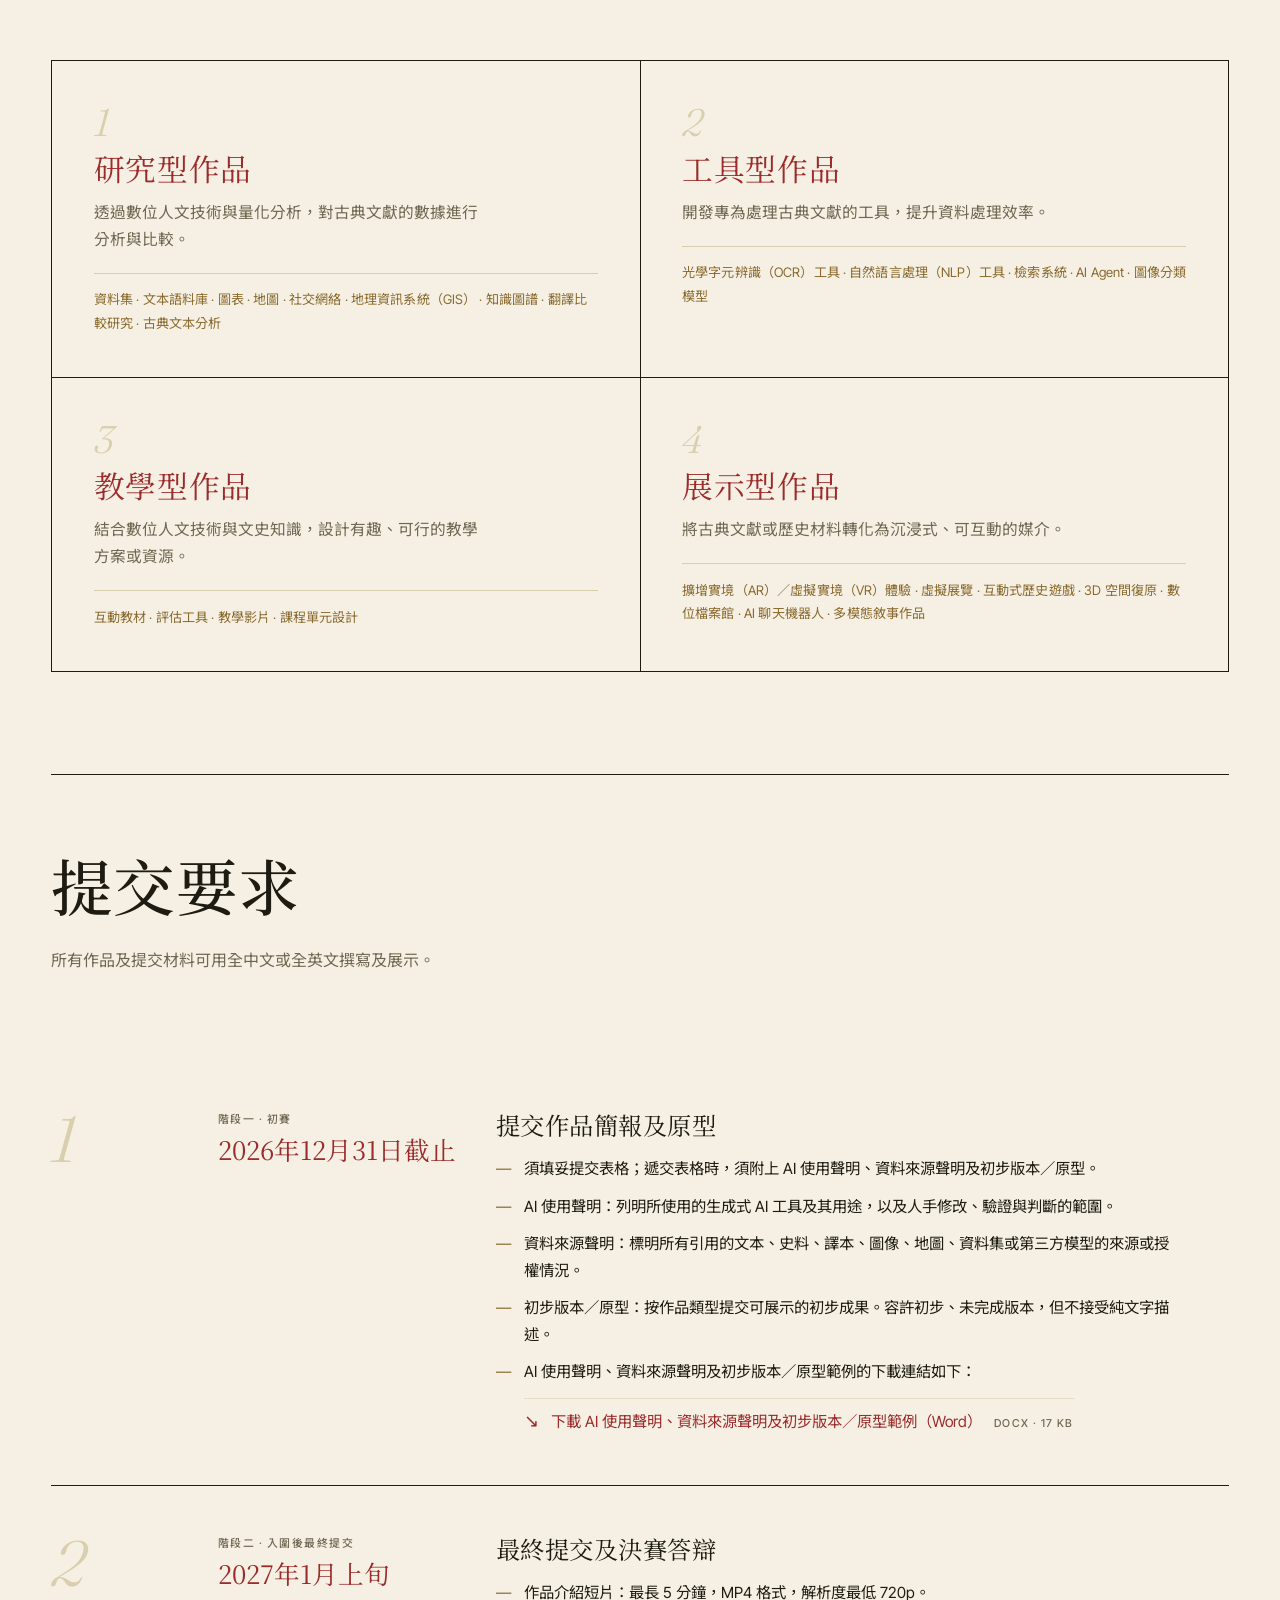
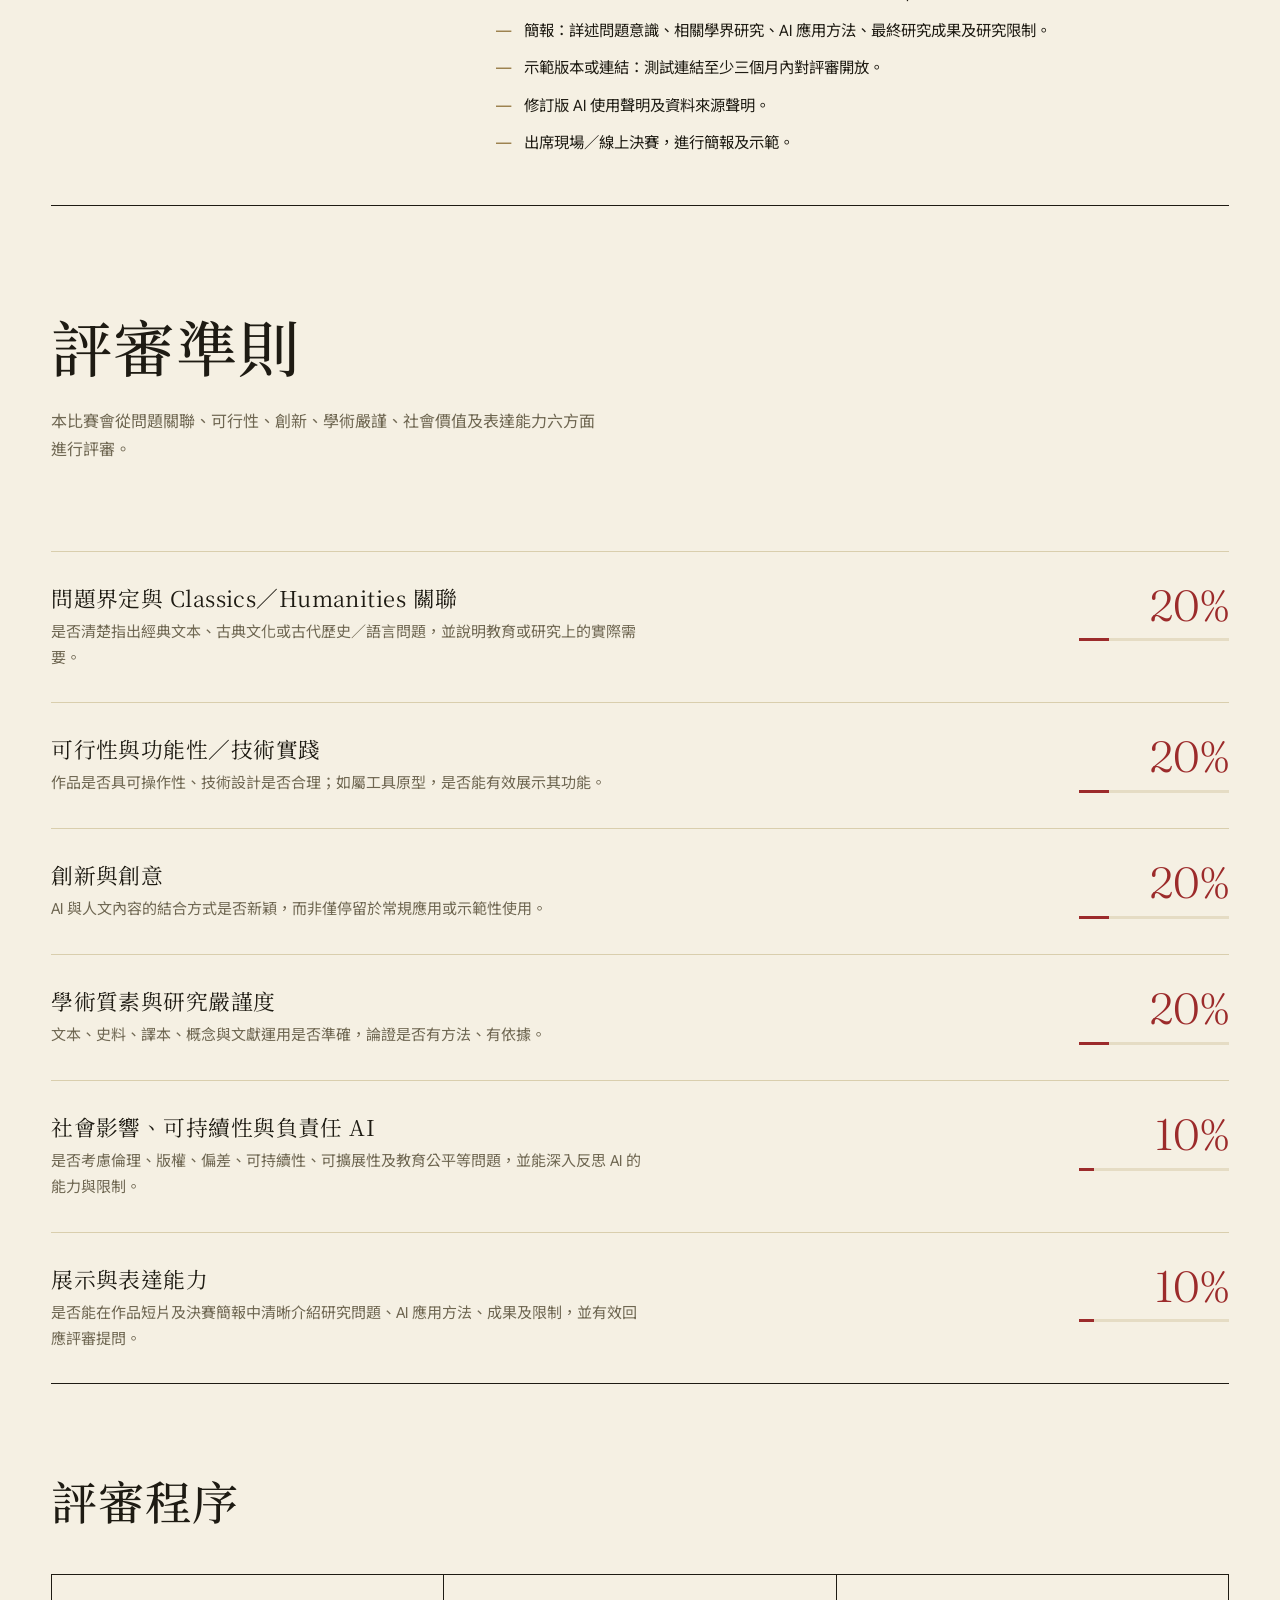
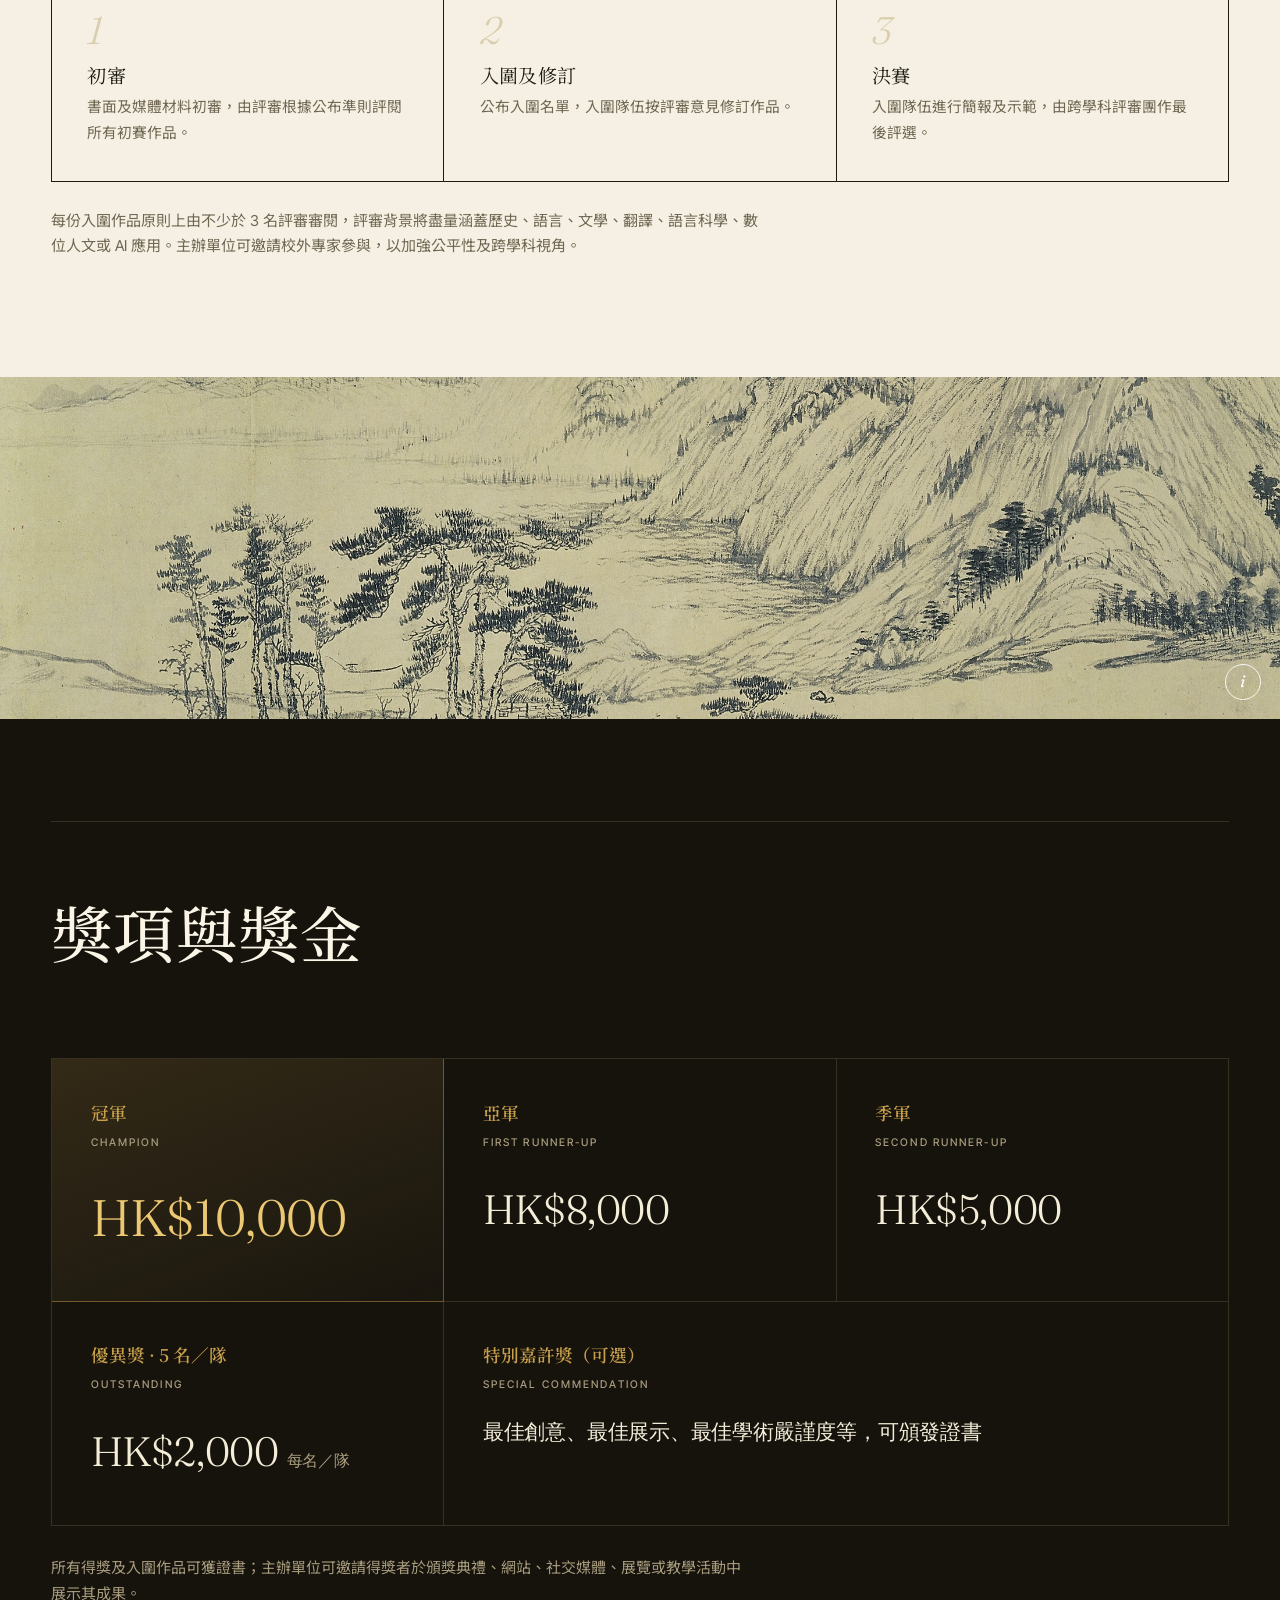
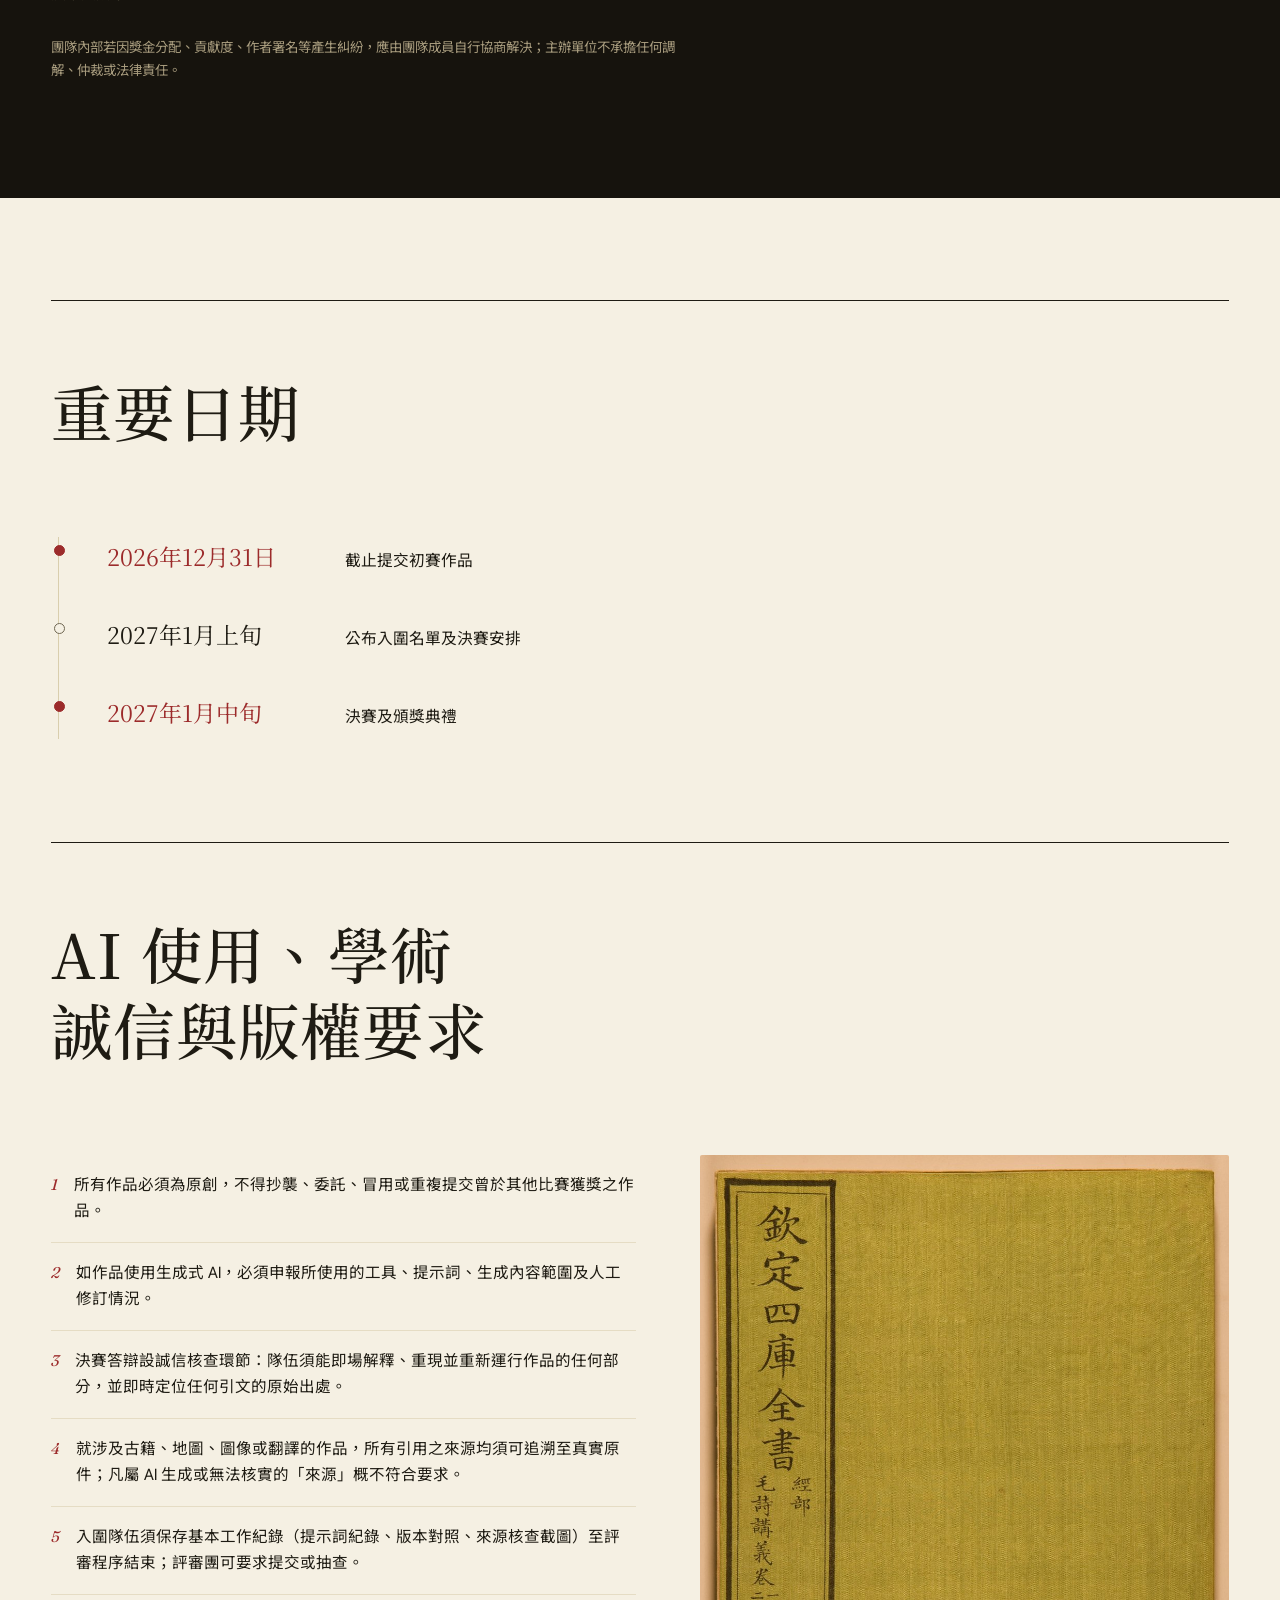
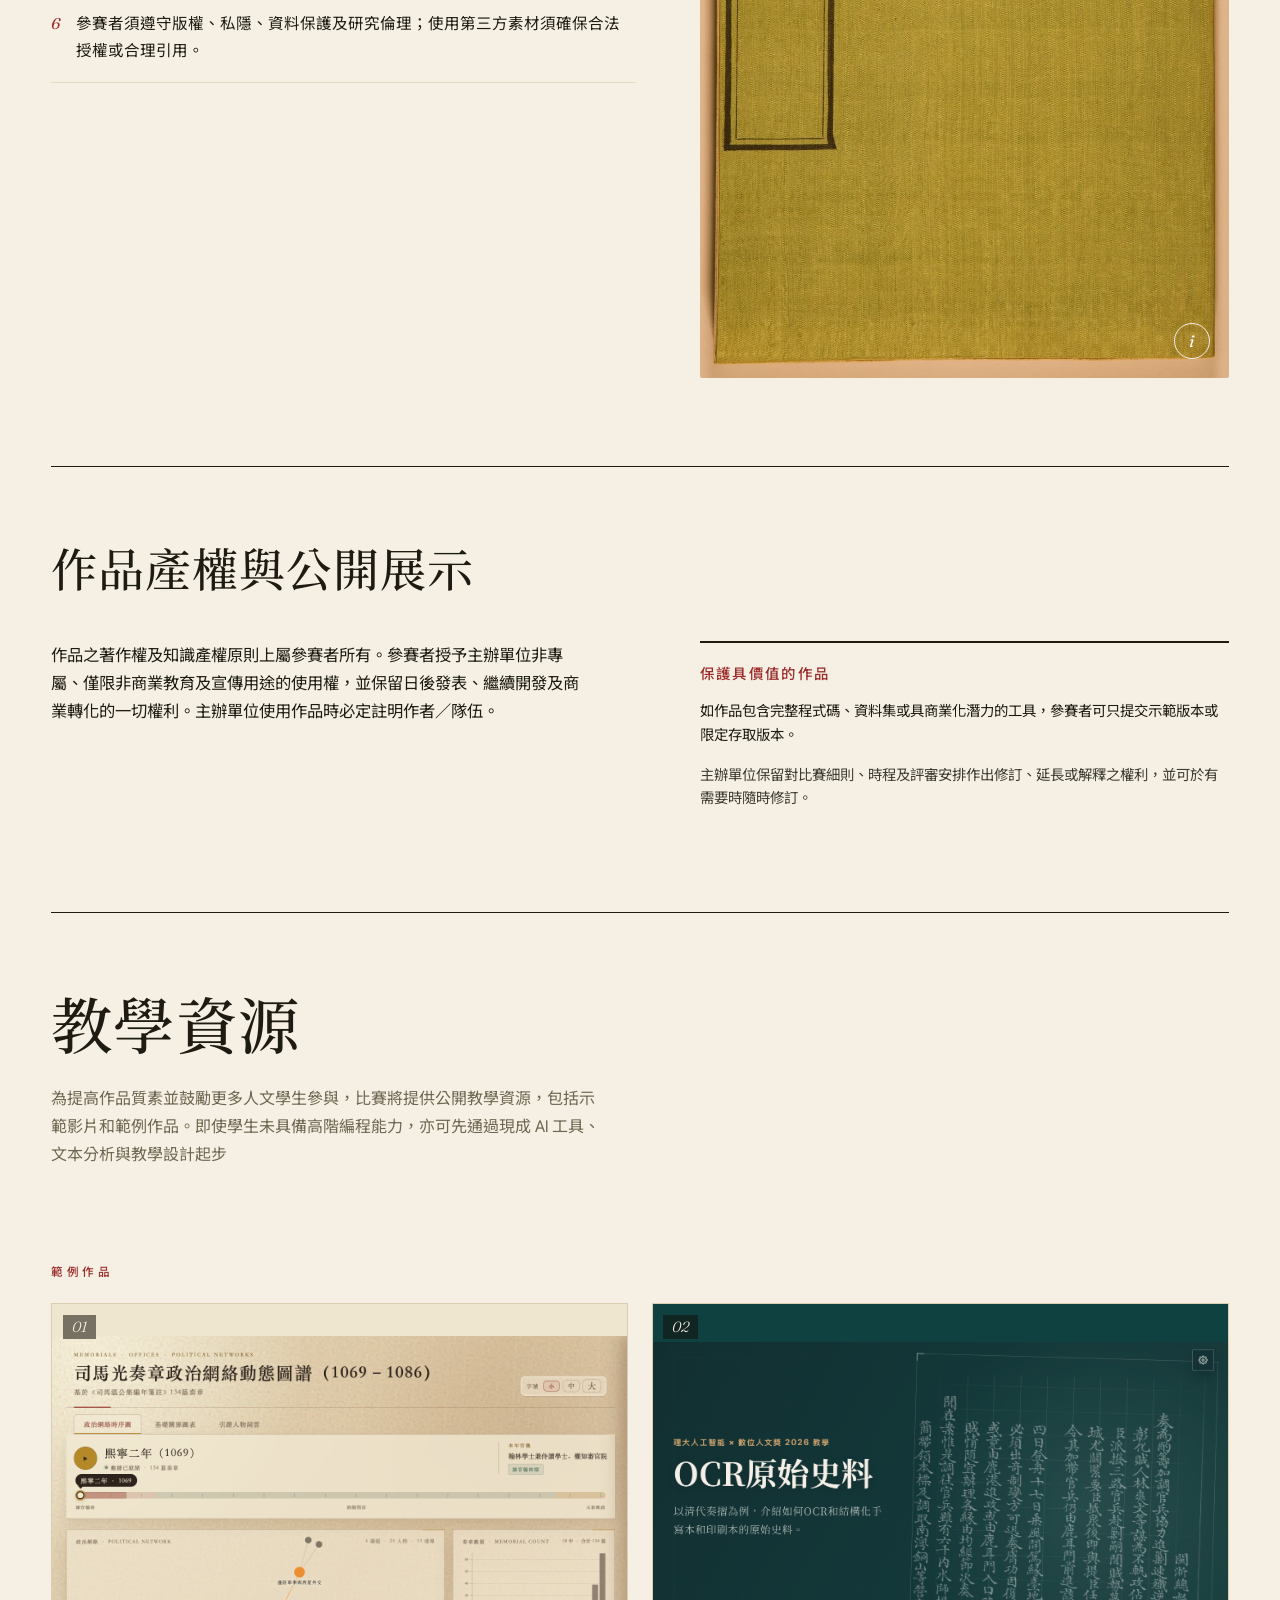
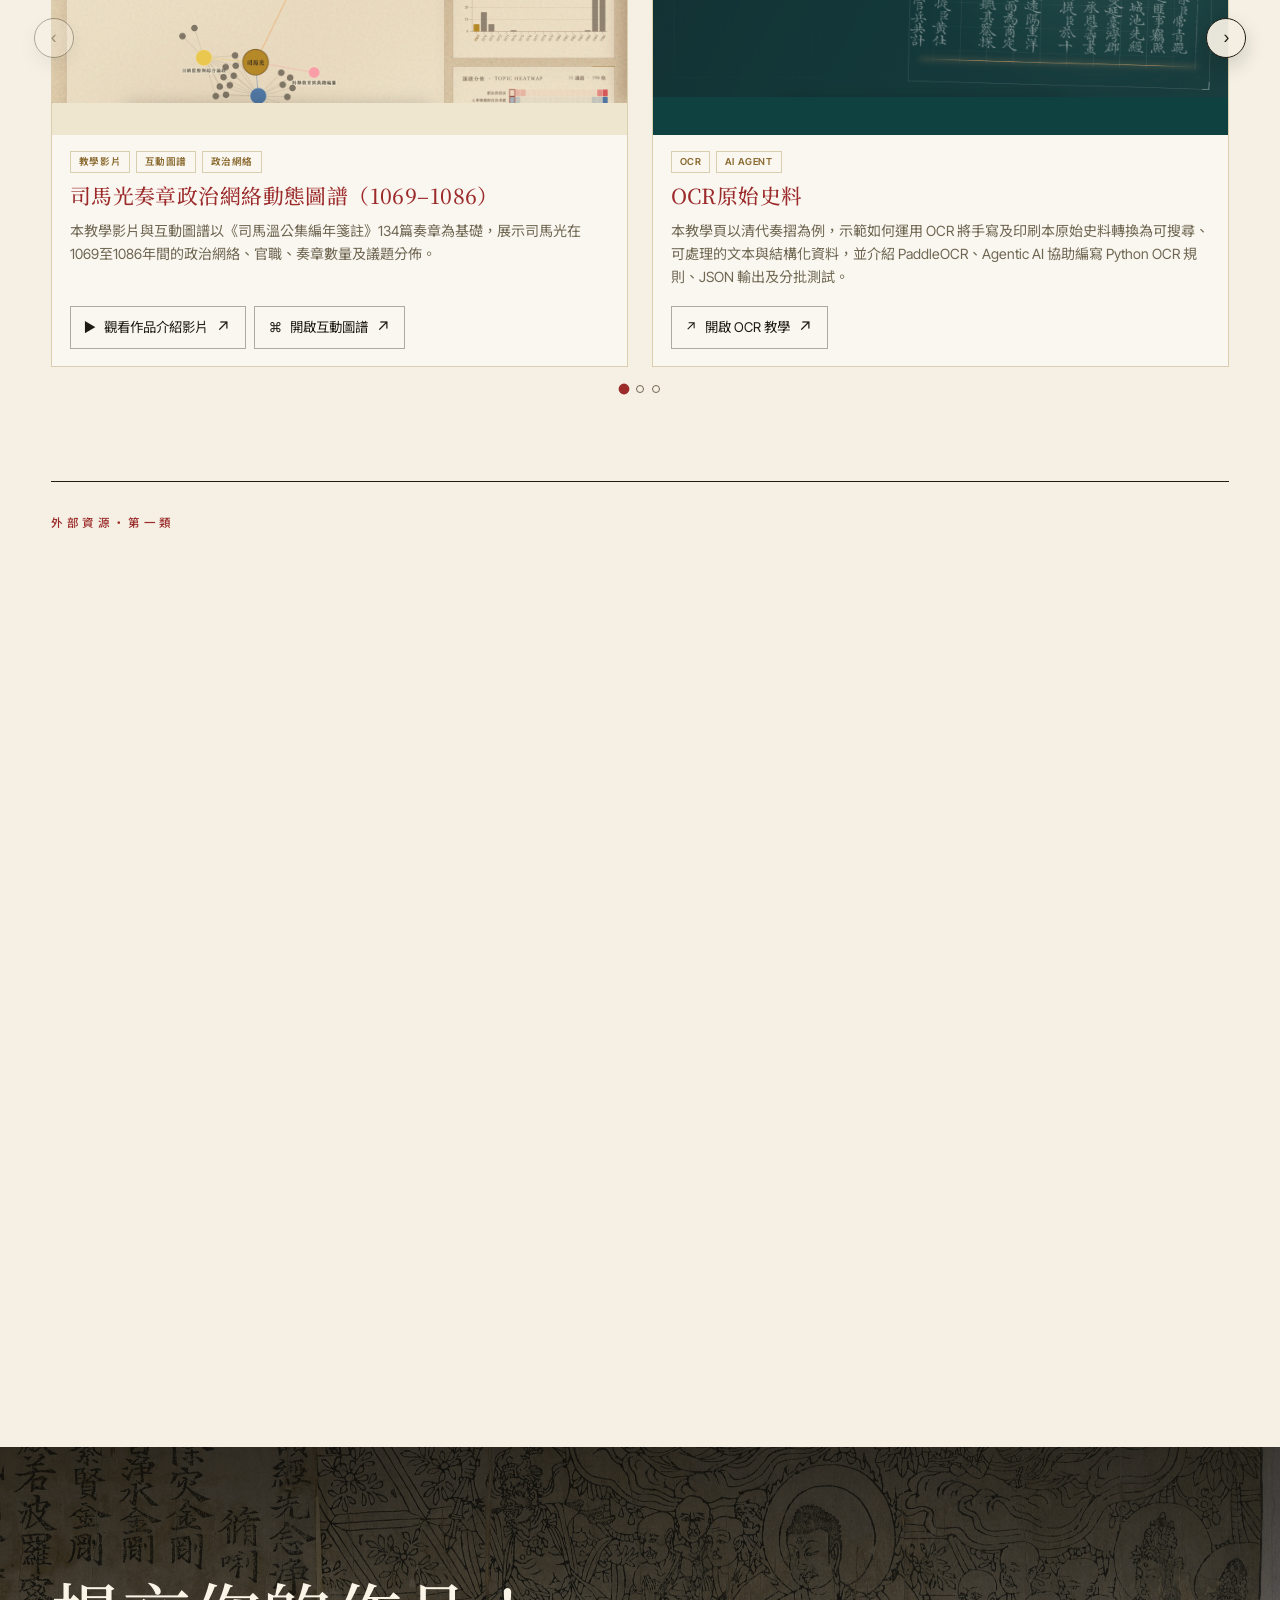
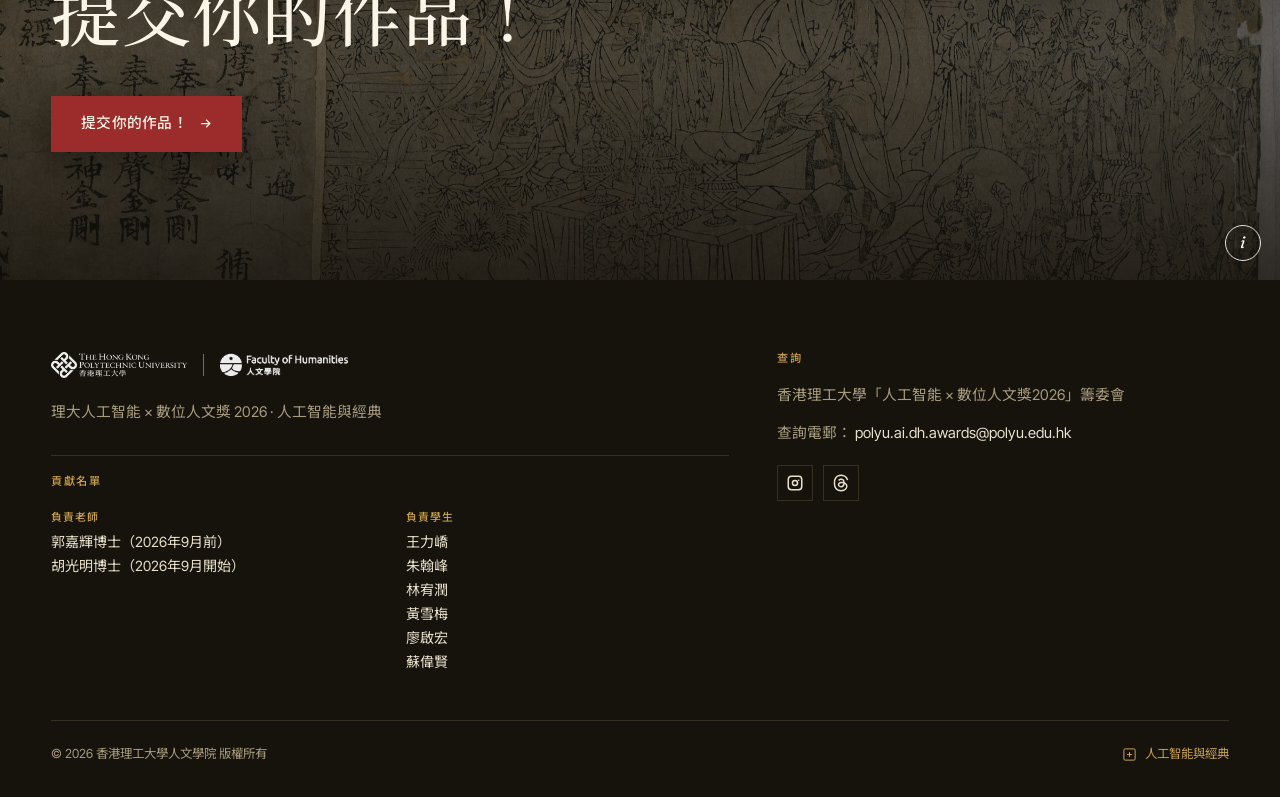
==== commit c725c9e7: "Update footer social media links" ====
--- a/website/index.html
+++ b/website/index.html
@@ -1507,14 +1507,11 @@
           <li><span class="en-only">Enquiry email:</span><span class="zh-only">查詢電郵：</span> <a href="mailto:polyu.ai.dh.awards@polyu.edu.hk">polyu.ai.dh.awards@polyu.edu.hk</a></li>
         </ul>
         <div class="social-links" aria-label="Social media">
-          <a href="https://facebook.com/hkpolyu.humanities" target="_blank" rel="noopener noreferrer" aria-label="Facebook">
-            <svg viewBox="0 0 24 24" aria-hidden="true"><path d="M14 8.5h2.3V5.1c-.4-.1-1.8-.2-3.4-.2-3.3 0-5.6 2-5.6 5.7v3.2H4v3.8h3.3V24h4.1v-6.4h3.4l.5-3.8h-3.9V11c0-1.1.3-2.5 2.6-2.5z"/></svg>
-          </a>
-          <a href="https://www.instagram.com/polyufh/" target="_blank" rel="noopener noreferrer" aria-label="Instagram">
+          <a href="https://www.instagram.com/polyu_aidh_award?igsi=MTNhMnRqb2VmNjgwag%3D%3D" target="_blank" rel="noopener noreferrer" aria-label="Instagram">
             <svg viewBox="0 0 24 24" aria-hidden="true"><path d="M7.2 2h9.6A5.2 5.2 0 0 1 22 7.2v9.6a5.2 5.2 0 0 1-5.2 5.2H7.2A5.2 5.2 0 0 1 2 16.8V7.2A5.2 5.2 0 0 1 7.2 2zm0 2A3.2 3.2 0 0 0 4 7.2v9.6A3.2 3.2 0 0 0 7.2 20h9.6a3.2 3.2 0 0 0 3.2-3.2V7.2A3.2 3.2 0 0 0 16.8 4H7.2zm4.8 3.6A4.4 4.4 0 1 1 12 16.4a4.4 4.4 0 0 1 0-8.8zm0 2A2.4 2.4 0 1 0 12 14.4a2.4 2.4 0 0 0 0-4.8zm5-2.25a1.05 1.05 0 1 1 0 2.1 1.05 1.05 0 0 1 0-2.1z"/></svg>
           </a>
-          <a href="https://www.youtube.com/@polyufacultyofhumanities/videos" target="_blank" rel="noopener noreferrer" aria-label="YouTube">
-            <svg viewBox="0 0 24 24" aria-hidden="true"><path d="M23.5 6.2a3 3 0 0 0-2.1-2.1C19.5 3.6 12 3.6 12 3.6s-7.5 0-9.4.5A3 3 0 0 0 .5 6.2 31.4 31.4 0 0 0 0 12a31.4 31.4 0 0 0 .5 5.8 3 3 0 0 0 2.1 2.1c1.9.5 9.4.5 9.4.5s7.5 0 9.4-.5a3 3 0 0 0 2.1-2.1A31.4 31.4 0 0 0 24 12a31.4 31.4 0 0 0-.5-5.8zM9.6 15.6V8.4l6.3 3.6-6.3 3.6z"/></svg>
+          <a href="https://www.threads.com/@polyu_aidh_award" target="_blank" rel="noopener noreferrer" aria-label="Threads">
+            <svg viewBox="0 0 448 512" aria-hidden="true"><path d="M331.5 235.7c2.2 .9 4.2 1.9 6.3 2.8 29.2 14.1 50.6 35.2 61.8 61.4 15.7 36.5 17.2 95.8-30.3 143.2-36.2 36.2-80.3 52.5-142.6 53h-.3c-70.2-.5-124.1-24.1-160.4-70.2-32.3-41-48.9-98.1-49.5-169.6V256v-.2C17 184.3 33.6 127.2 65.9 86.2 102.2 40.1 156.2 16.5 226.4 16h.3c70.3 .5 124.9 24 162.3 69.9 18.4 22.7 32 50 40.6 81.7l-40.4 10.8c-7.1-25.8-17.8-47.8-32.2-65.4-29.2-35.8-73-54.2-130.5-54.6-57 .5-100.1 18.8-128.2 54.4C72.1 146.1 58.5 194.3 58 256c.5 61.7 14.1 109.9 40.3 143.3 28 35.6 71.2 53.9 128.2 54.4 51.4-.4 85.4-12.6 113.7-40.9 32.3-32.2 31.7-71.8 21.4-95.9-6.1-14.2-17.1-26-31.9-34.9-3.7 26.9-11.8 48.3-24.7 64.8-17.1 21.8-41.4 33.6-72.7 35.3-23.6 1.3-46.3-4.4-63.9-16-20.8-13.8-33-34.8-34.3-59.3-2.5-48.3 35.7-83 95.2-86.4 21.1-1.2 40.9-.3 59.2 2.8-2.4-14.8-7.3-26.6-14.6-35.2-10-11.7-25.6-17.7-46.2-17.8H227c-16.6 0-39 4.6-53.3 26.3l-34.4-23.6c19.2-29.1 50.3-45.1 87.8-45.1h.8c62.6 .4 99.9 39.5 103.7 107.7l-.2 .2zm-156 68.8c1.3 25.1 28.4 36.8 54.6 35.3 25.6-1.4 54.6-11.4 59.5-73.2-13.2-2.9-27.8-4.4-43.4-4.4-4.8 0-9.6 .1-14.4 .4-42.9 2.4-57.2 23.2-56.2 41.8l-.1 .1z"/></svg>
           </a>
         </div>
       </div>
